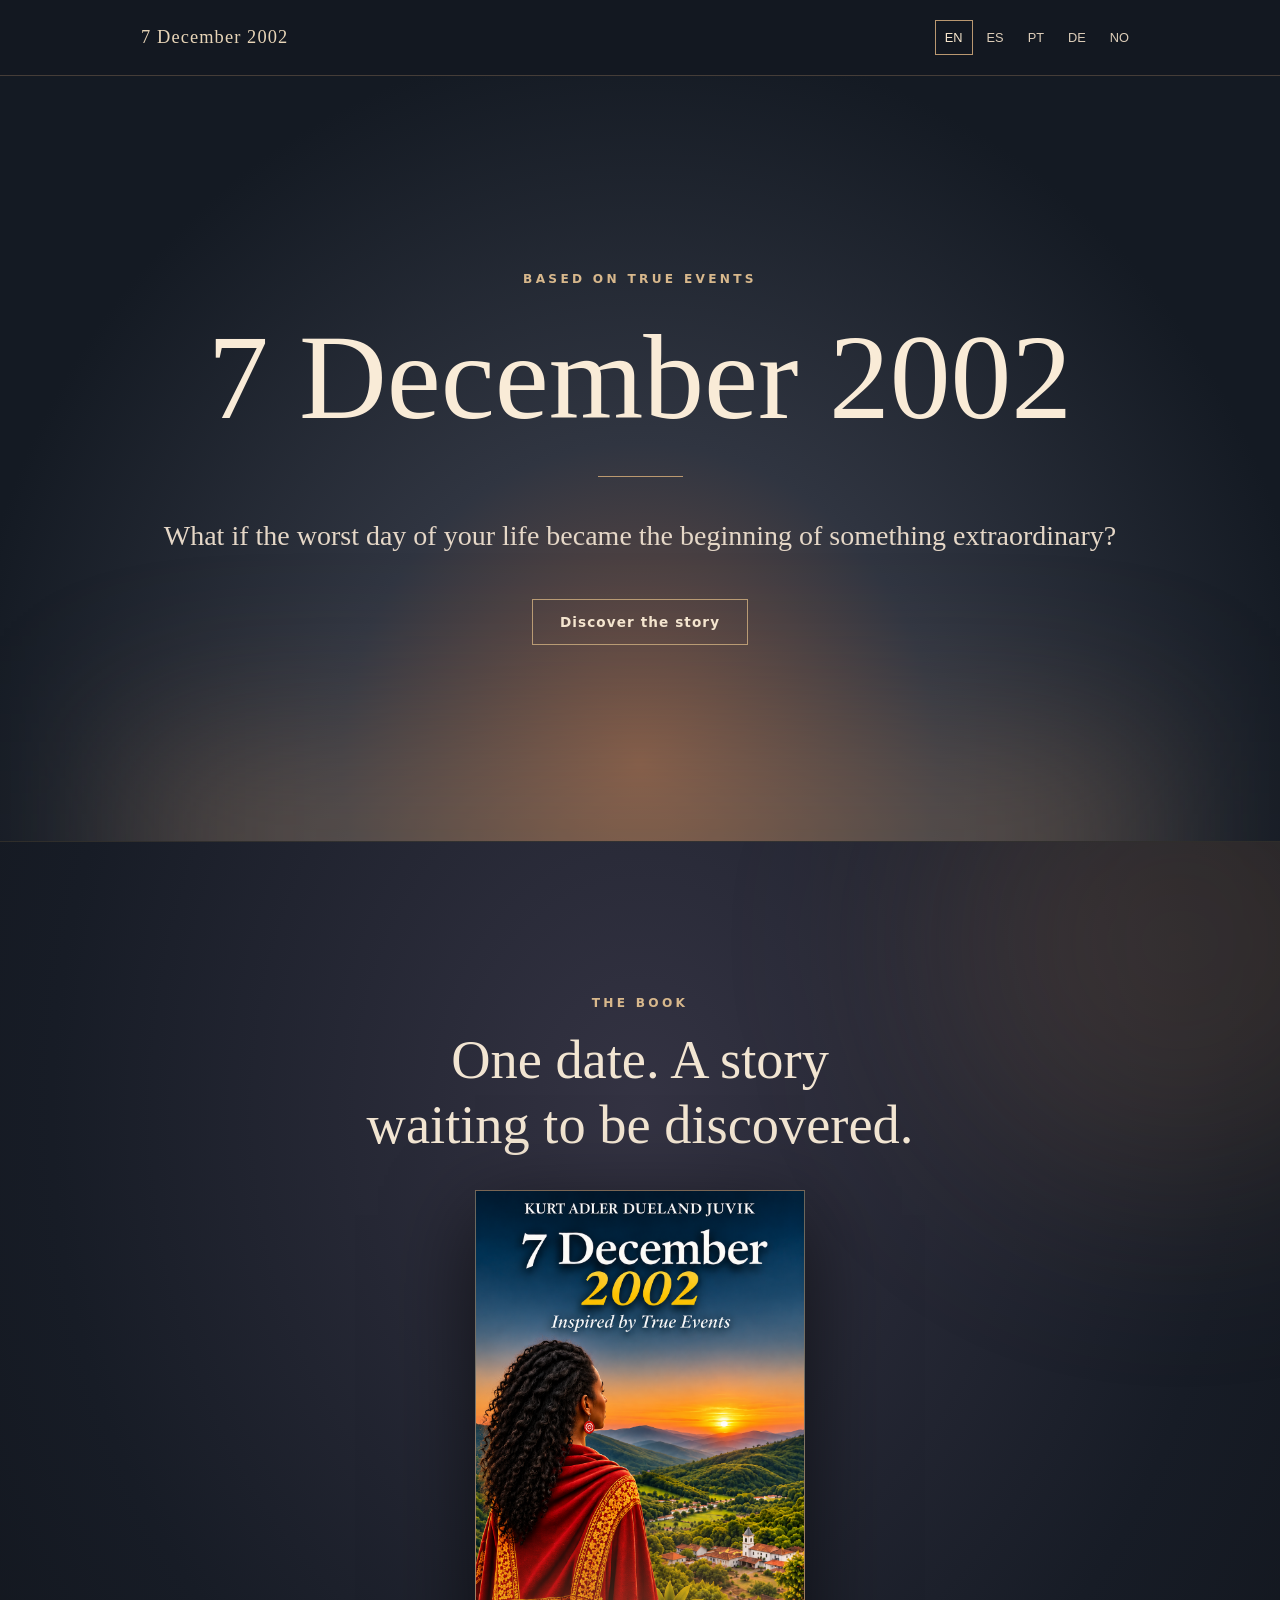
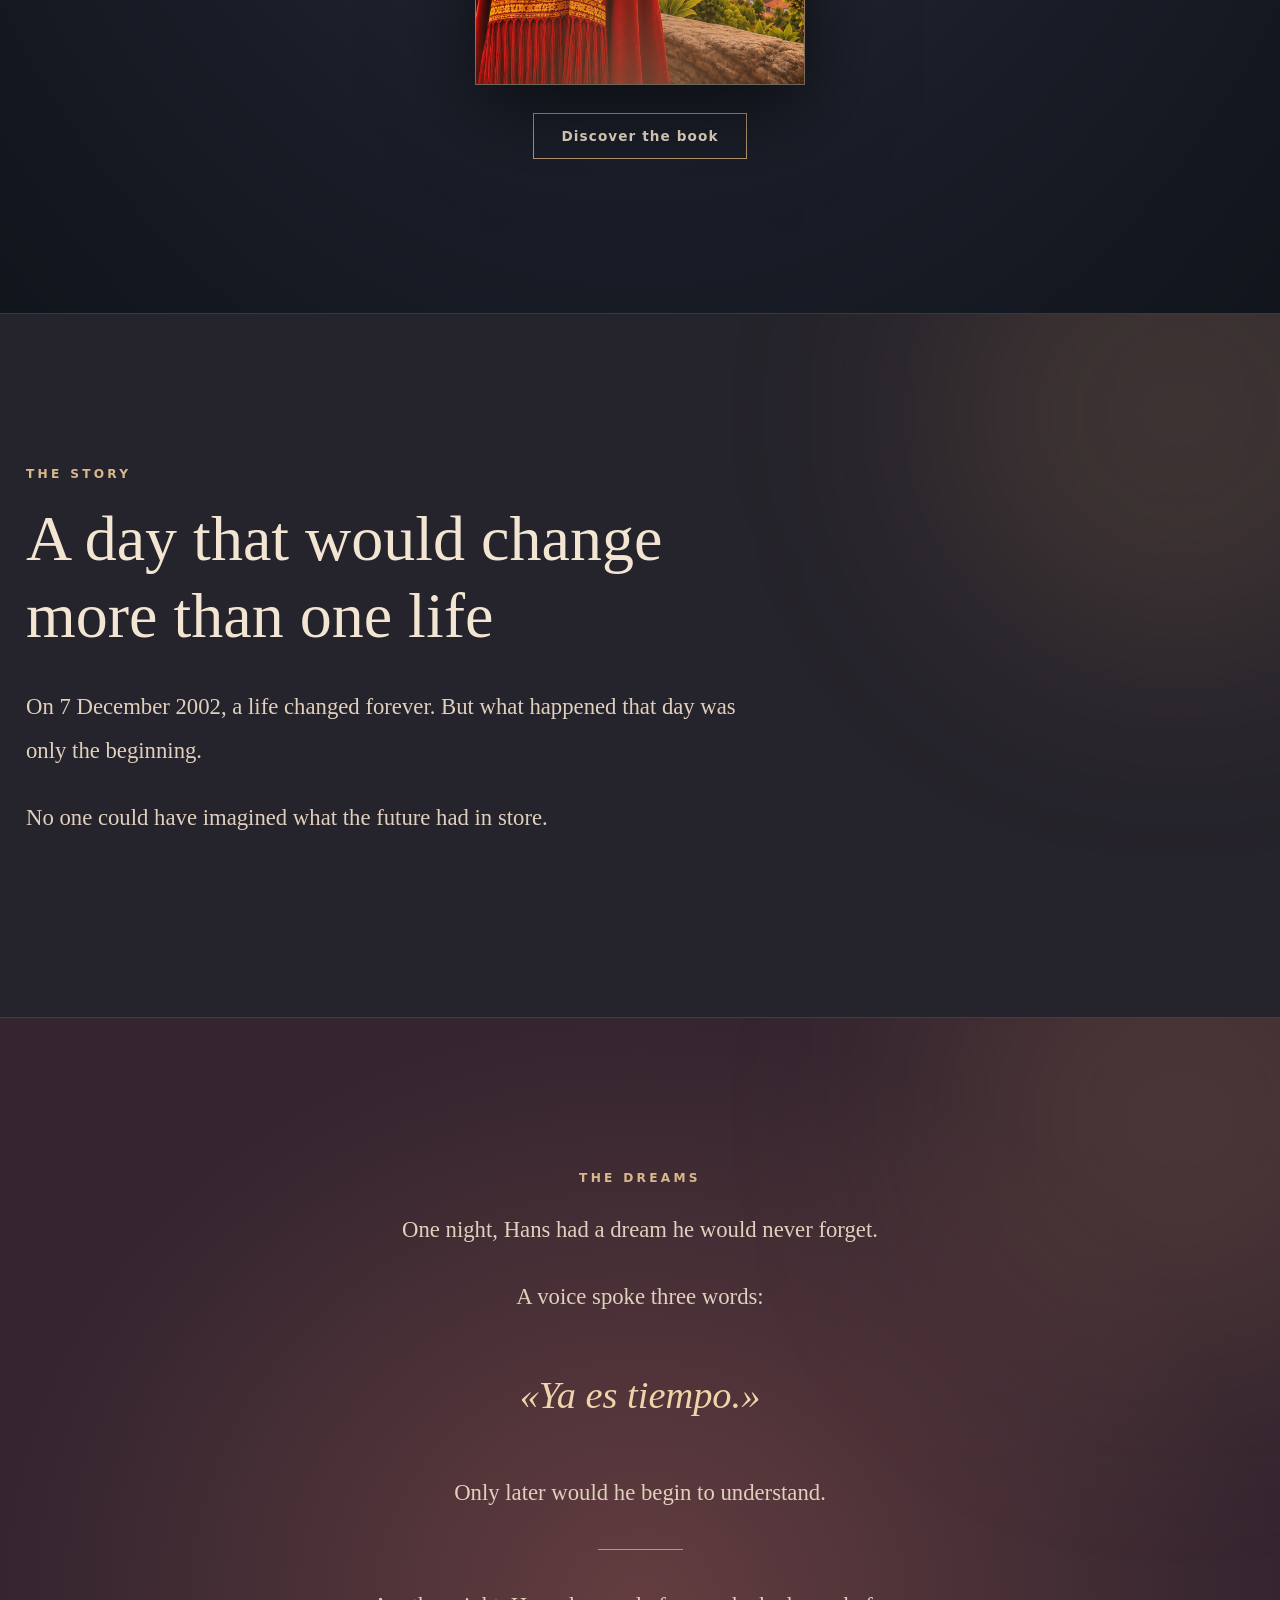
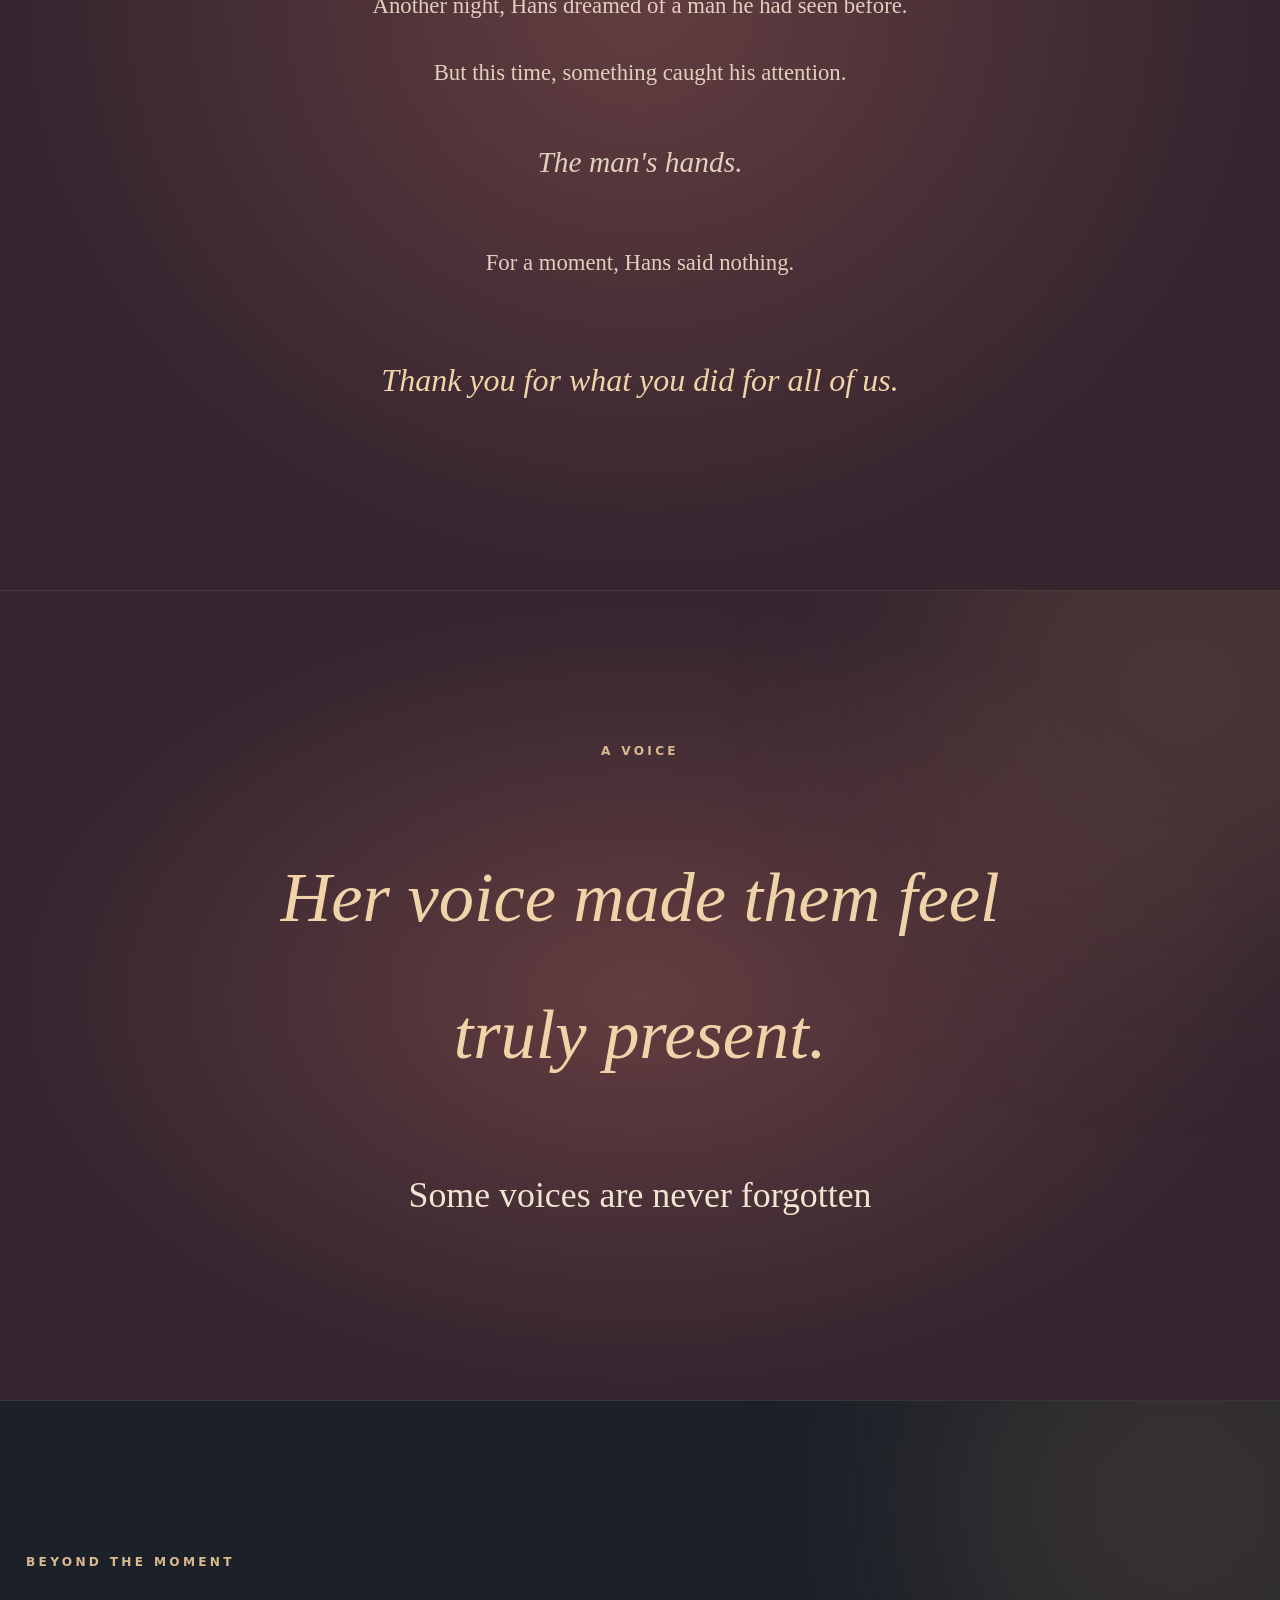
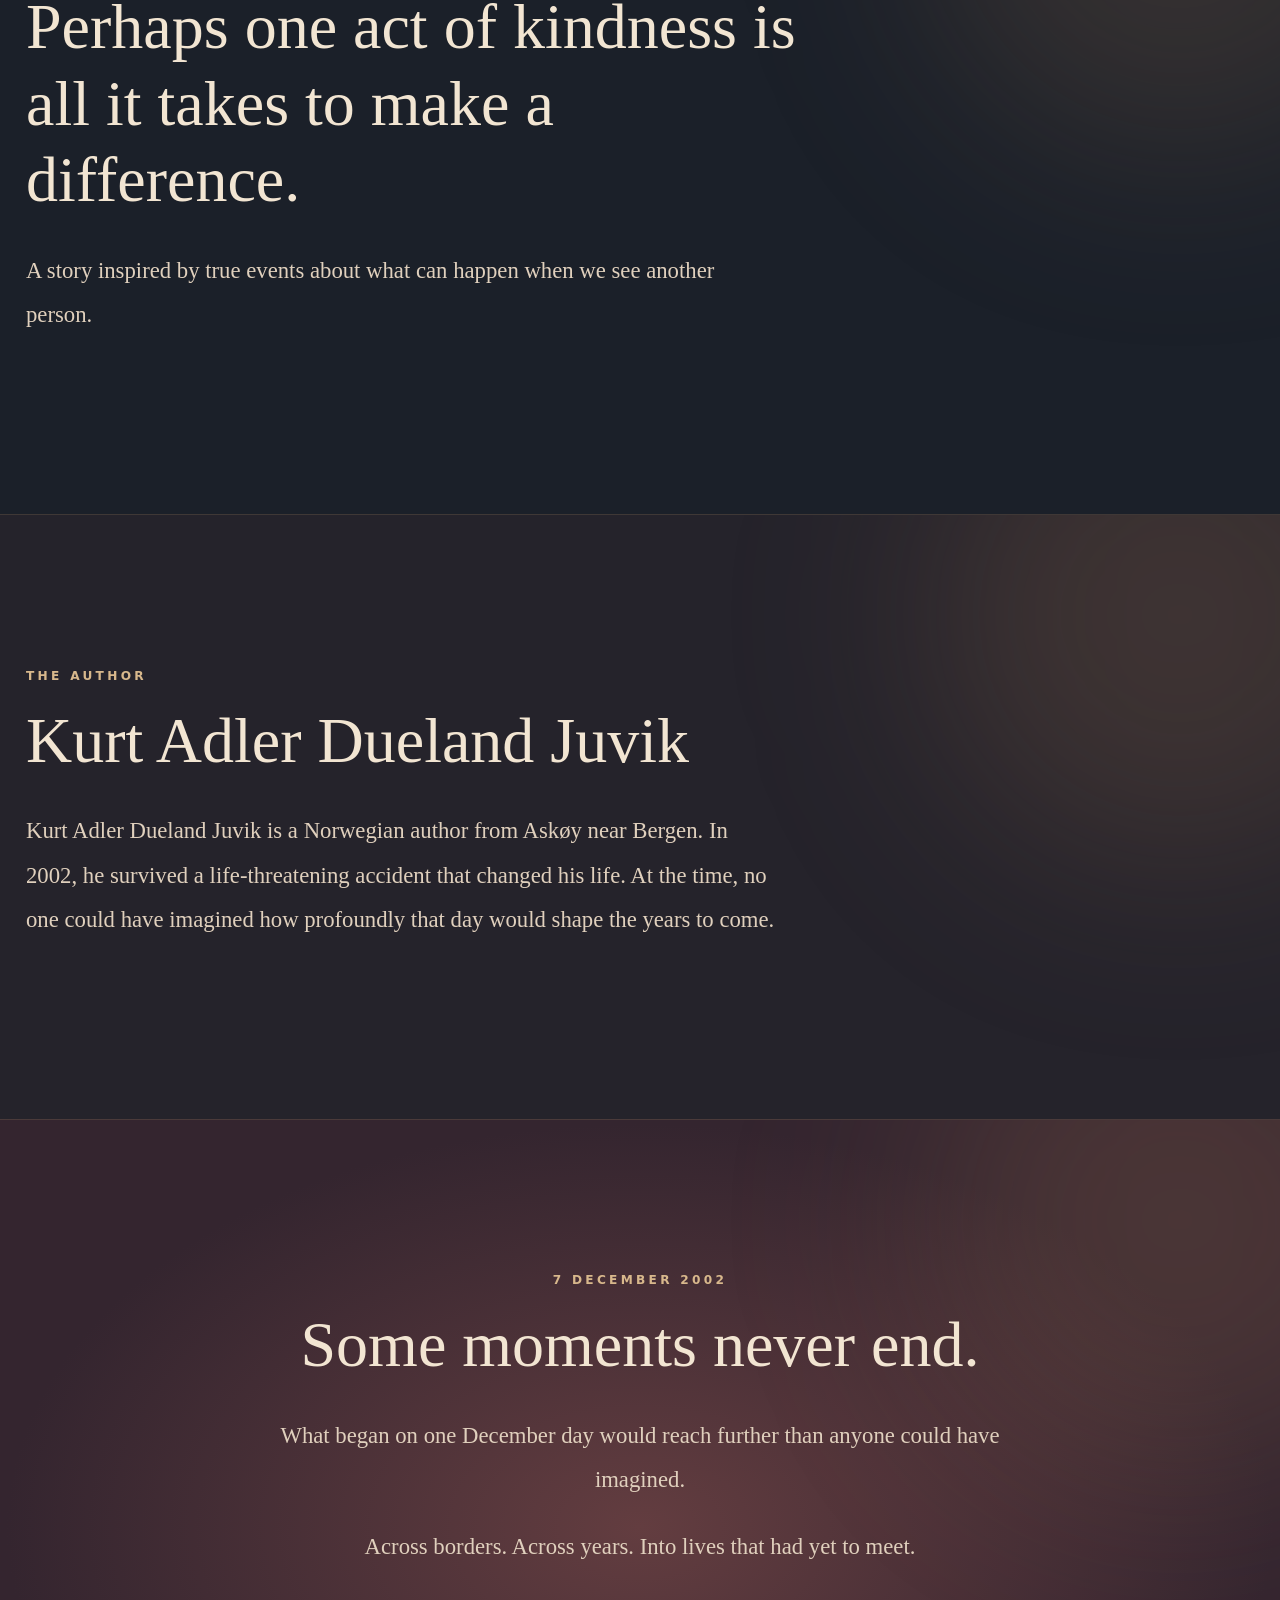
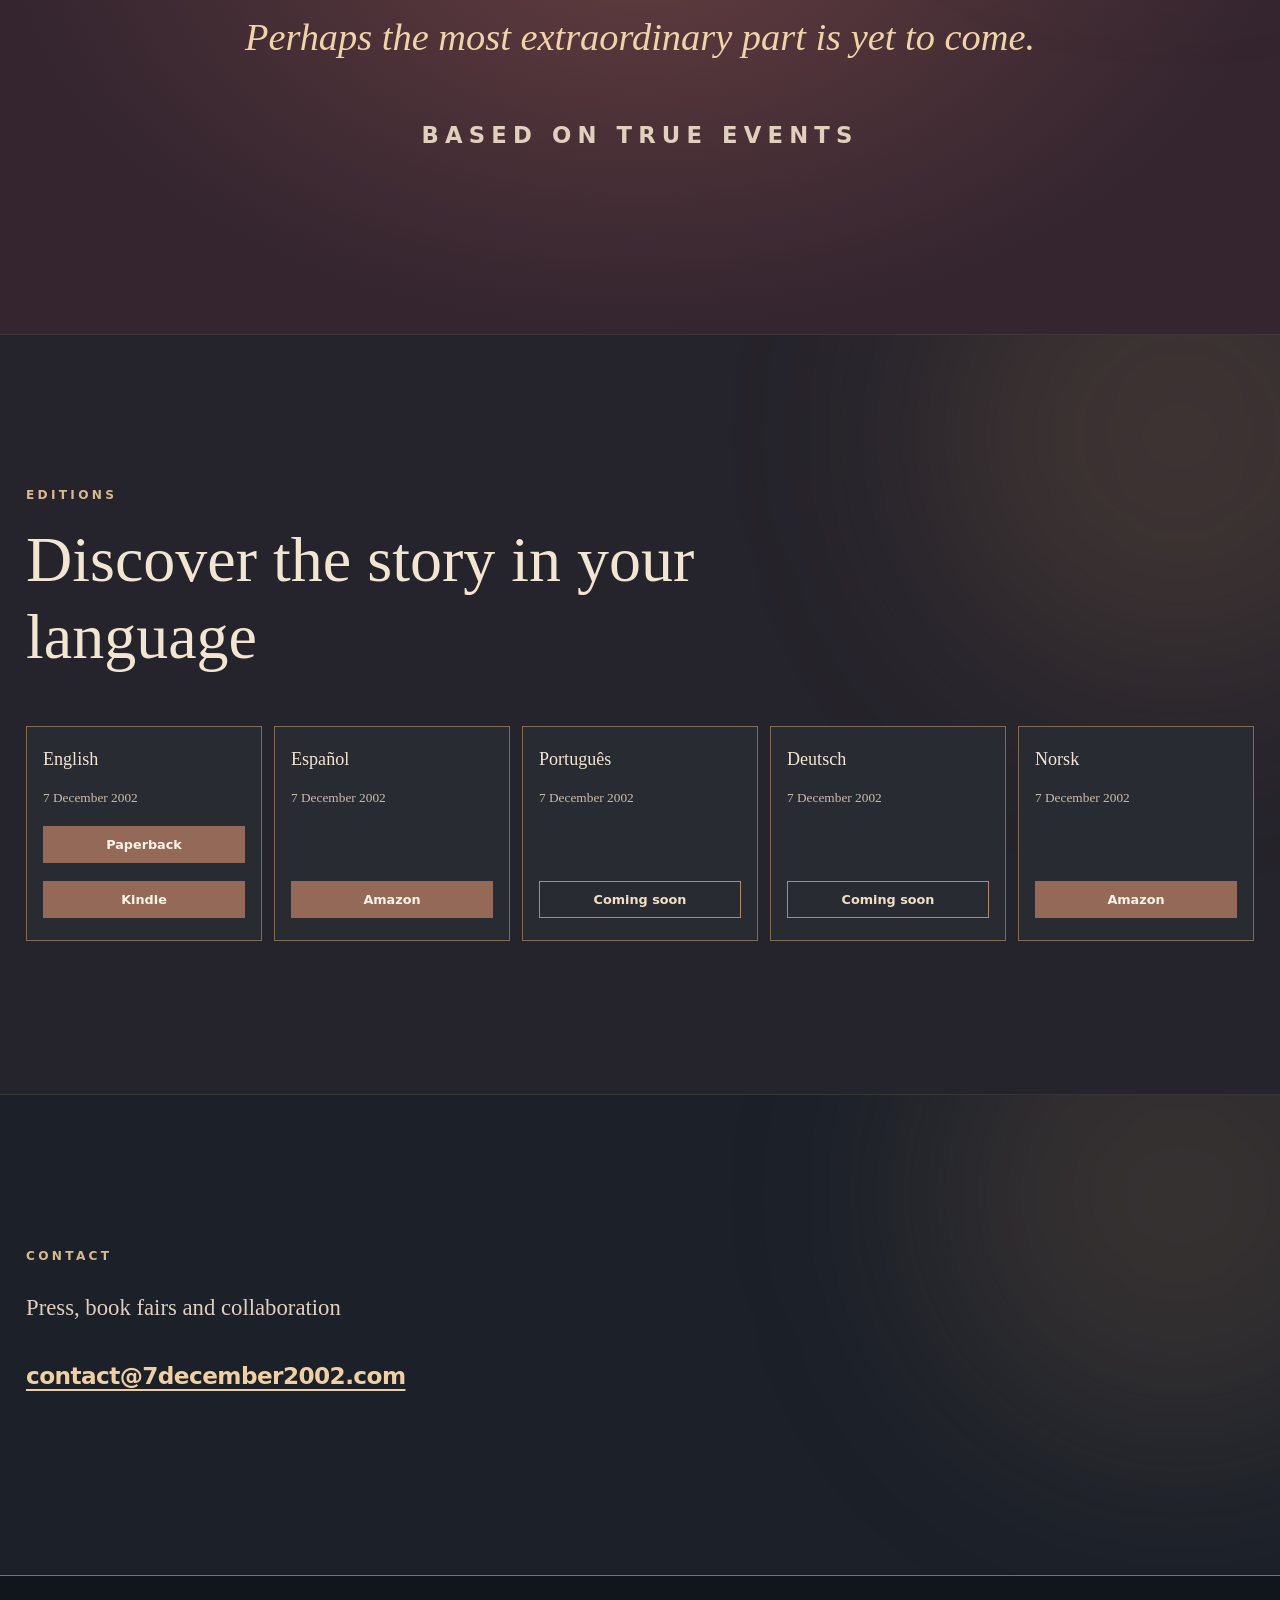
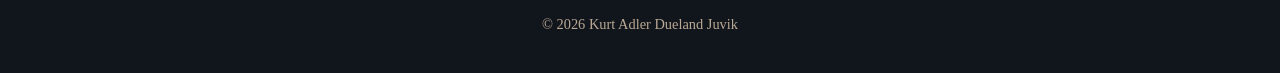
==== cinematic.html @ 7ceec663 "Make second dream more mysterious in five languages and refine typography" ====
<!doctype html><html lang="en" translate="no"><head><meta charset="utf-8"><meta name="google" content="notranslate"><meta name="viewport" content="width=device-width,initial-scale=1"><meta name="theme-color" content="#141922"><title>7 December 2002 | Kurt Adler Dueland Juvik</title><link rel="canonical" href="https://7december2002.com/"><style>*{box-sizing:border-box}html{scroll-behavior:smooth}body{margin:0;background:#141922;color:#f2e5d2;font-family:Georgia,'Times New Roman',serif}a{color:inherit}.wrap{max-width:1050px;margin:auto;padding:0 26px}header{position:sticky;top:0;z-index:5;background:#141922ed;border-bottom:1px solid #aa886655;backdrop-filter:blur(12px)}header .wrap{min-height:75px;display:flex;align-items:center;justify-content:space-between;gap:20px}.brand{font-size:1.15rem;letter-spacing:.06em;color:#e8d5b8}.languages{display:flex;gap:4px;flex-wrap:wrap}.languages button{background:transparent;color:#ddcdb9;border:1px solid transparent;padding:9px;cursor:pointer;font-size:.8rem}.languages button.active{border-color:#ba9871;color:#f7e6cd}.intro{min-height:85svh;display:flex;align-items:center;text-align:center;position:relative;overflow:hidden;background:radial-gradient(ellipse at 50% 90%,#795444 0%,#303541 33%,#141a23 75%)}.intro:after{content:'';position:absolute;bottom:-100px;left:10%;width:80%;height:200px;background:#b48a6355;filter:blur(85px)}.intro .wrap{position:relative;z-index:1}.ey{font:600 .76rem system-ui,sans-serif;letter-spacing:.27em;text-transform:uppercase;color:#d8b88c}.intro h1{font-weight:400;font-size:clamp(3.5rem,9vw,7.6rem);line-height:1.05;margin:28px 0;color:#f9ebd7}.rule{height:1px;width:85px;background:#bb9970;margin:34px auto}.intro p{font-size:clamp(1.25rem,2.2vw,1.75rem);line-height:1.8;color:#e5d7c7;margin:8px auto;max-width:730px}.intro .italic{font-style:italic;color:#f6e8d6}.action{display:inline-block;text-decoration:none;border:1px solid #b99b74;color:#f4e5cf;padding:14px 27px;margin-top:30px;font:600 .85rem system-ui,sans-serif;letter-spacing:.08em}.action:hover{background:#b99b7433}section.chapter{padding:clamp(95px,12vw,165px) 0;position:relative;overflow:hidden;border-top:1px solid #a48b6433}section.chapter:before{content:'';position:absolute;right:-150px;top:-150px;width:500px;height:500px;border-radius:50%;background:#a8795630;filter:blur(100px);pointer-events:none}.chapter:nth-of-type(2n){background:#1b2029}.chapter:nth-of-type(2n+1){background:#25232b}.chapter .wrap{position:relative;z-index:1}.chapter h2{font-size:clamp(2.2rem,5vw,4.5rem);font-weight:400;line-height:1.2;max-width:780px;margin:20px 0 30px}.chapter p{font-size:clamp(1.12rem,1.9vw,1.42rem);line-height:1.95;color:#e0d0bd;max-width:750px}.chapter .quote{font-size:clamp(1.7rem,3vw,2.6rem);font-style:italic;color:#f0d3a8;max-width:800px}.chapter.center{text-align:center;background:radial-gradient(ellipse,#633d40,#34252f 70%)}.center p,.center h2{margin-left:auto;margin-right:auto}.editions{display:grid;grid-template-columns:repeat(5,minmax(0,1fr));gap:12px;margin-top:50px}.edition{border:1px solid #816b54;background:#292b33;padding:22px 16px;display:flex;flex-direction:column;gap:18px;min-height:185px}.edition b{font-weight:400;font-size:1.13rem}.edition small{color:#cbbba8;line-height:1.5;flex:1}.edition a,.edition span{font:600 .8rem system-ui,sans-serif;text-decoration:none;border:1px solid #ae8a66;text-align:center;padding:10px 5px;color:#f2dfc4}.edition a{background:#946957;color:#fff4e7;border-color:#946957}.chapter.contact a{color:#f0cfa3;display:inline-block;font-family:system-ui,-apple-system,'Segoe UI',sans-serif;font-weight:700;letter-spacing:-.025em;overflow-wrap:anywhere;white-space:normal;font-size:clamp(.79rem,3.65vw,1.45rem);text-decoration-thickness:1.5px;text-underline-offset:5px;-webkit-text-size-adjust:100%;text-size-adjust:100%}footer{padding:40px 26px;text-align:center;color:#baa994;font-size:.9rem;background:#11151c;border-top:1px solid #876d52}@media(max-width:900px){.editions{grid-template-columns:repeat(3,1fr)}}@media(max-width:600px){header .wrap{flex-direction:column;align-items:flex-start;padding:14px 22px;gap:7px}.languages button{padding:7px}.editions{grid-template-columns:repeat(2,1fr)}.intro{min-height:75svh}.chapter{padding:80px 0}}@media(max-width:390px){.editions{grid-template-columns:1fr}}</style><style id="mobile-firefox-fix">
html,body{width:100%;max-width:100%;overflow-x:clip}
.intro,.intro .wrap,.chapter,.chapter .wrap{min-width:0;max-width:100%}
.intro h1{font-size:clamp(2.65rem,10vw,7.6rem);overflow-wrap:normal;word-break:normal}
.intro p{font-size:clamp(1.12rem,4.7vw,1.75rem);max-width:100%;overflow-wrap:break-word}
@media(max-width:650px){
header .wrap{min-width:0}
.brand{font-size:clamp(1rem,5.2vw,1.35rem);overflow-wrap:break-word}
.languages{max-width:100%}
.languages button{font-size:.85rem}
.intro{min-height:calc(100svh - 110px);padding:70px 0 85px}
.intro .wrap{width:100%;padding:0 22px}
.intro h1{font-size:clamp(2.65rem,10.2vw,4.3rem);line-height:1.13;letter-spacing:-.035em;margin:22px auto 20px;text-wrap:balance}
.intro .ey{font-size:.68rem;letter-spacing:.15em}
.intro .rule{margin:26px auto}
.intro p{font-size:clamp(1.13rem,4.8vw,1.42rem);line-height:1.6;margin:14px auto;max-width:34ch;text-wrap:pretty}
.intro .action{margin-top:25px}
.chapter h2{font-size:clamp(2rem,8vw,3rem);overflow-wrap:break-word}
.chapter p{font-size:1.1rem;overflow-wrap:break-word}
}
@media(max-width:360px){.intro h1{font-size:2.5rem}.intro p{font-size:1.05rem}.languages button{padding:6px}}

/* Compact, accessible mobile navigation */
@media(max-width:650px){
header .wrap{min-height:0;gap:5px;padding:10px 18px 9px}
.brand{font-size:clamp(.98rem,4.5vw,1.12rem);line-height:1.25}
.languages{display:flex;gap:3px;flex-wrap:nowrap;width:100%;justify-content:space-between}
.languages button{flex:1;min-width:0;min-height:44px;padding:8px 6px;font-size:.82rem;border-radius:4px}
.intro{min-height:calc(100svh - 96px)}
}
.languages button:focus-visible,.action:focus-visible,.edition a:focus-visible,.chapter.contact a:focus-visible{outline:2px solid #f0d3a8;outline-offset:3px}
@media(max-width:650px){section.chapter{padding:76px 0}.wrap{padding-left:20px;padding-right:20px}.chapter p{line-height:1.75}.chapter .quote{line-height:1.45}.editions{gap:10px;margin-top:30px}.edition{min-height:0;padding:18px 14px;gap:14px}.edition a,.edition span{min-height:44px;display:flex;align-items:center;justify-content:center}.chapter.contact a{max-width:100%}}@media(max-width:360px){.wrap{padding-left:16px;padding-right:16px}.chapter h2{font-size:1.9rem}}@media(prefers-reduced-motion:reduce){html{scroll-behavior:auto}} </style><style id="mystery-reveal">
.mystery-question{font-size:clamp(1.5rem,3vw,2.35rem);font-style:italic;color:#f0d3a8;margin:26px auto 12px;max-width:28ch}
.reveal{background:radial-gradient(ellipse at 50% 25%,#343343 0%,#171c26 65%,#11151c 100%)!important;text-align:center}
.reveal .wrap{display:flex;flex-direction:column;align-items:center}
.reveal-poster{width:min(330px,80vw);aspect-ratio:2/3;display:flex;flex-direction:column;align-items:center;justify-content:flex-start;gap:18px;padding:30px 18px;background:linear-gradient(180deg,#102b3e 0%,#294358 42%,#976e54 76%,#322b30 100%);border:1px solid #b99b7488;box-shadow:0 25px 80px #0009;position:relative;overflow:hidden}
.reveal-poster:after{content:'';position:absolute;bottom:-18%;left:-25%;width:150%;height:55%;background:radial-gradient(ellipse at 50% 80%,#a57554aa,transparent 68%);pointer-events:none}
.reveal-poster .poster-author{font:600 clamp(.55rem,1.5vw,.78rem) Georgia,serif;letter-spacing:.13em;color:#f8ead6;z-index:1}
.reveal-poster .poster-title{font:400 clamp(2rem,6vw,3.3rem) Georgia,serif;line-height:1.05;color:#f8ead6;z-index:1}
.reveal-poster .poster-year{font:400 clamp(3rem,8vw,4.6rem) Georgia,serif;color:#f4c46d;z-index:1}
.reveal-poster{padding:0;display:block;aspect-ratio:2/3}.reveal-poster img{width:100%;height:100%;object-fit:cover;display:block}.poster-fallback:not([hidden]){display:flex;flex-direction:column;align-items:center;gap:18px;padding:30px 18px}.reveal .action{margin-top:28px}.reveal h2{font-size:clamp(1.85rem,6.4vw,3.4rem);max-width:700px;margin:18px auto 32px;text-wrap:balance}@media(max-width:650px){.reveal{padding:76px 0!important}.reveal h2{font-size:clamp(1.8rem,7vw,2.4rem);line-height:1.22}}
@media(prefers-reduced-motion:no-preference){.reveal-poster{animation:poster-appear 1s ease both}@keyframes poster-appear{from{opacity:.5;transform:translateY(16px)}to{opacity:1;transform:translateY(0)}}}
 .closing .quote{margin-top:30px}.closing .ey:last-child{margin-top:36px} </style><style>.dreams #dreamsSix{font-style:italic;font-size:clamp(1.4rem,2.3vw,1.9rem);margin-top:1.3em}.dreams #dreamsPause{margin-top:2.2em}.dreams #dreamsSeven{font-size:clamp(1.45rem,2.5vw,2.1rem);margin-top:2.2em;line-height:1.5}</style><style>.chapter .voice-quote-first{font-size:clamp(2.3rem,5.5vw,4.4rem);font-style:italic;color:#f0d3a8}.chapter .voice-title-last{font-size:clamp(1.45rem,2.8vw,2.35rem);font-style:normal;color:#f2e5d2}</style></head><body><header><div class="wrap"><div class="brand" id="brand">7 December 2002</div><nav class="languages" aria-label="Language"><button data-l="en">EN</button><button data-l="es">ES</button><button data-l="pt">PT</button><button data-l="de">DE</button><button data-l="no">NO</button></nav></div></header><main><section class="intro"><div class="wrap"><div class="ey" id="ey">Based on true events</div><h1 id="date">7 December 2002</h1><div class="rule"></div><p id="opening">What if the worst day of your life became the beginning of something extraordinary?</p><a href="#reveal" class="action" id="discover">Discover the story</a></div></section><section class="chapter reveal" id="reveal"><div class="wrap"><div class="ey" id="revealLabel">The book</div><h2 id="revealTitle">One date. A story waiting to be discovered.</h2><div class="reveal-poster"><img src="/cover-web.jpg" alt="7 December 2002 book cover with Jenny overlooking a Colombian valley" loading="lazy" onerror="this.hidden=true;this.nextElementSibling.hidden=false"><div class="poster-fallback" hidden><div class="poster-author">KURT ADLER DUELAND JUVIK</div><div class="poster-title">7 December</div><div class="poster-year">2002</div></div></div><a class="action" href="#editions" id="revealAction">Discover the book</a></div></section><section class="chapter" id="story"><div class="wrap"><div class="ey" id="storyLabel">The story</div><h2 id="storyTitle">A day that would change more than one life</h2><p id="storyText">On 7 December 2002, a life changed forever. But what happened that day was only the beginning.</p><p id="storyMystery">No one could have imagined what the future had in store.</p></div></section><section class="chapter center dreams" id="dreams"><div class="wrap"><div class="ey" id="dreamsLabel">The dreams</div><p id="dreamsOne">One night, Hans had a dream he would never forget.</p><p id="dreamsTwo">A voice spoke three words:</p><p class="quote" lang="es">«Ya es tiempo.»</p><p id="dreamsThree">Only later would he begin to understand.</p><div class="rule"></div><p id="dreamsFour">Another night, Hans dreamed of a man he had seen before.</p><p id="dreamsFive">But this time, something caught his attention.</p><p id="dreamsSix">The man's hands.</p><p id="dreamsPause">For a moment, Hans said nothing.</p><p class="quote" id="dreamsSeven">Thank you for what you did for all of us.</p></div></section><section class="chapter center"><div class="wrap"><div class="ey" id="voiceLabel">A voice</div><p class="quote voice-quote-first" id="voiceQuote">Her voice made them feel truly present.</p><h2 class="voice-title-last" id="voiceTitle">Some voices are never forgotten</h2></div></section><section class="chapter"><div class="wrap"><div class="ey" id="meaningLabel">Beyond the moment</div><h2 id="meaningTitle">Perhaps one act of kindness is all it takes to make a difference.</h2><p id="meaningText">A story inspired by true events about what can happen when we see another person.</p></div></section><section class="chapter"><div class="wrap"><div class="ey" id="authorLabel">The author</div><h2>Kurt Adler Dueland Juvik</h2><p id="authorText">Kurt Adler Dueland Juvik is a Norwegian author from Askøy near Bergen. In 2002, he survived a life-threatening accident that changed his life. At the time, no one could have imagined how profoundly that day would shape the years to come.</p></div></section><section class="chapter center closing" id="closing"><div class="wrap"><div class="ey">7 DECEMBER 2002</div><h2 id="closingTitle"></h2><p id="closingOne"></p><p id="closingTwo"></p><p class="quote" id="closingFinal"></p><p class="ey" id="closingTrue"></p></div></section><section class="chapter" id="editions"><div class="wrap"><div class="ey" id="edLabel">Editions</div><h2 id="edTitle">Discover the story in your language.</h2><div class="editions"><div class="edition"><b>English</b><small>7 December 2002</small><a href="https://www.amazon.com/dp/B0HFGLJTKH" target="_blank" rel="noopener">Paperback</a><a href="https://www.amazon.com/dp/B0GDHTZF4P" target="_blank" rel="noopener">Kindle</a></div><div class="edition"><b>Español</b><small>7 December 2002</small><a href="https://www.amazon.com/dp/B0HFTT1THT" target="_blank" rel="noopener">Amazon</a></div><div class="edition"><b>Português</b><small>7 December 2002</small><span>Em breve</span></div><div class="edition"><b>Deutsch</b><small>7 December 2002</small><span>Demnächst</span></div><div class="edition"><b>Norsk</b><small>7 December 2002</small><a href="https://www.amazon.com/dp/B0HGYQ862X" target="_blank" rel="noopener">Amazon</a></div></div></div></section><section class="chapter contact"><div class="wrap"><div class="ey" id="contactLabel">Contact</div><p id="contactText">Press, book fairs and collaboration</p><p><a href="mailto:contact@7december2002.com">contact@7december2002.com</a></p></div></section></main><footer>© 2026 Kurt Adler Dueland Juvik</footer><script>const dreamTranslations={"en":["The dreams","One night, Hans had a dream he would never forget.","A voice spoke three words:","Only later would he begin to understand.","Another night, Hans dreamed of a man he had seen before.","But this time, something caught his attention.","The man's hands.","For a moment, Hans said nothing.","Thank you for what you did for all of us."],"no":["Drømmene","En natt hadde Hans en drøm han aldri skulle glemme.","En stemme sa tre ord:","Først senere skulle han begynne å forstå.","En annen natt drømte Hans om en mann han hadde sett før.","Men denne gangen var det noe som fanget oppmerksomheten hans.","Mannens hender.","Et øyeblikk sa Hans ingenting.","Takk for det du gjorde for oss alle."],"es":["Los sueños","Una noche, Hans tuvo un sueño que jamás olvidaría.","Una voz pronunció tres palabras:","Solo más tarde empezaría a comprender.","Otra noche, Hans soñó con un hombre al que había visto antes.","Pero esta vez, algo llamó su atención.","Las manos del hombre.","Por un momento, Hans no dijo nada.","Gracias por lo que hiciste por todos nosotros."],"pt":["Os sonhos","Certa noite, Hans teve um sonho que nunca esqueceria.","Uma voz disse três palavras:","Só mais tarde começaria a compreender.","Noutra noite, Hans sonhou com um homem que já tinha visto.","Mas desta vez, algo lhe chamou a atenção.","As mãos do homem.","Por um momento, Hans não disse nada.","Obrigado por tudo o que fizeste por todos nós."],"de":["Die Träume","Eines Nachts hatte Hans einen Traum, den er nie vergessen würde.","Eine Stimme sagte drei Worte:","Erst später sollte er allmählich verstehen.","In einer anderen Nacht träumte Hans von einem Mann, den er schon einmal gesehen hatte.","Doch diesmal fiel ihm etwas auf.","Die Hände des Mannes.","Einen Augenblick lang sagte Hans nichts.","Danke für das, was du für uns alle getan hast."]};const closingTranslations={"en":["Some moments never end.","What began on one December day would reach further than anyone could have imagined.","Across borders. Across years. Into lives that had yet to meet.","Perhaps the most extraordinary part is yet to come.","Based on true events"],"no":["Noen øyeblikk tar aldri slutt.","Det som startet en desemberdag, skulle få større betydning enn noen kunne forestille seg.","På tvers av landegrenser. Gjennom mange år. Inn i livene til mennesker som ennå ikke hadde møtt hverandre.","Kanskje er det mest bemerkelsesverdige fortsatt i vente.","Basert på virkelige hendelser"],"es":["Hay momentos que nunca terminan.","Lo que comenzó un día de diciembre llegaría mucho más lejos de lo que nadie hubiera imaginado.","A través de fronteras. A través de los años. Hasta las vidas de personas que aún no se habían conocido.","Quizá lo más extraordinario esté aún por llegar.","Basado en hechos reales"],"pt":["Há momentos que nunca acabam.","O que começou num dia de dezembro teria um alcance muito maior do que alguém poderia imaginar.","Através de fronteiras. Ao longo dos anos. Até à vida de pessoas que ainda não se tinham conhecido.","Talvez o mais extraordinário ainda esteja por vir.","Baseado em acontecimentos reais"],"de":["Manche Augenblicke enden nie.","Was an einem Dezembertag begann, sollte weit größere Kreise ziehen, als irgendjemand hätte ahnen können.","Über Grenzen hinweg. Über viele Jahre. Hinein in das Leben von Menschen, die einander noch nicht begegnet waren.","Vielleicht steht das Außergewöhnlichste noch bevor.","Nach wahren Begebenheiten"]};const revealTranslations={"en":["What happened on this day?","The book","One date. A story waiting to be discovered.","Discover the book"],"no":["Hva skjedde denne dagen?","Boken","Én dato. En historie som venter på å bli oppdaget.","Oppdag boken"],"es":["¿Qué ocurrió aquel día?","El libro","Una fecha. Una historia por descubrir.","Descubre el libro"],"pt":["O que aconteceu naquele dia?","O livro","Uma data. Uma história por descobrir.","Descubra o livro"],"de":["Was geschah an diesem Tag?","Das Buch","Ein Datum. Eine Geschichte, die entdeckt werden will.","Entdecke das Buch"]};const translations={en:['Based on true events','7 December 2002','What if the worst day of your life became the beginning of something extraordinary?','Some dates fade from memory. Others remain with us forever.','Discover the story','The story','A day that would change more than one life','On 7 December 2002, a life changed forever. But what happened that day was only the beginning.','No one could have imagined what the future had in store.','A voice','Some voices are never forgotten','Her voice made them feel truly present.','Beyond the moment','Perhaps one act of kindness is all it takes to make a difference.','A story inspired by true events about what can happen when we see another person.','The author','Kurt Adler Dueland Juvik is a Norwegian author from Askøy near Bergen. In 2002, he survived a life-threatening accident that changed his life. At the time, no one could have imagined how profoundly that day would shape the years to come.','Editions','Discover the story in your language','Contact','Some stories deserve to be shared.','Press, book fairs and collaboration'],no:['Basert på virkelige hendelser','7. desember 2002','Hva om den verste dagen i livet ditt ble begynnelsen på noe ekstraordinært?','Noen datoer viskes ut av minnet. Andre blir hos oss for alltid.','Oppdag historien','Historien','En dag som skulle forandre mer enn ett liv','Den 7. desember 2002 ble et liv forandret for alltid. Men det som skjedde den dagen, var bare begynnelsen.','Ingen kunne forestille seg hva fremtiden hadde å by på.','En stemme','Noen stemmer blir aldri glemt','Stemmen hennes fikk dem til å føle seg til stede.','Etter øyeblikket','En handling av omtanke er kanskje det som skal til for å gjøre en forskjell.','En historie basert på virkelige hendelser om hva som kan skje når vi ser et annet menneske.','Forfatteren','Kurt Adler Dueland Juvik er en norsk forfatter fra Askøy utenfor Bergen. I 2002 overlevde han en livstruende ulykke som forandret livet hans. Ingen kunne den gangen ane hvor stor betydning denne dagen skulle få for årene som fulgte.','Utgaver','En historie som begynte med én dato','Kontakt','Noen historier fortjener å bli fortalt.','Presse, bokmesser og samarbeid'],es:['Basado en hechos reales','7 de diciembre de 2002','¿Y si el peor día de tu vida fuera el comienzo de algo extraordinario?','Algunas fechas se desvanecen de la memoria. Otras permanecen con nosotros para siempre.','Descubre la historia','La historia','Un día que cambiaría más de una vida','El 7 de diciembre de 2002, una vida cambió para siempre. Pero lo que ocurrió aquel día fue solo el comienzo.','Nadie podía imaginar lo que depararía el futuro.','Una voz','Hay voces que nunca se olvidan','Su voz les hacía sentir que estaban plenamente presentes.','Más allá del momento','Quizá un acto de bondad sea todo lo que hace falta para marcar la diferencia.','Una historia basada en hechos reales sobre lo que puede suceder cuando vemos a otra persona.','El autor','Kurt Adler Dueland Juvik es un escritor noruego de Askøy, cerca de Bergen. En 2002 sobrevivió a un accidente que puso en peligro su vida y la cambió para siempre. En aquel momento, nadie podía imaginar hasta qué punto aquel día marcaría los años venideros.','Ediciones','Descubre la historia en tu idioma','Contacto','Hay historias que merecen ser compartidas.','Prensa, ferias del libro y colaboración'],pt:['Baseado em acontecimentos reais','7 de dezembro de 2002','E se o pior dia da sua vida fosse o começo de algo extraordinário?','Algumas datas desaparecem da memória. Outras ficam connosco para sempre.','Descubra a história','A história','Um dia que mudaria mais do que uma vida','No dia 7 de dezembro de 2002, uma vida mudou para sempre. Mas o que aconteceu nesse dia foi apenas o começo.','Ninguém podia imaginar o que o futuro reservava.','Uma voz','Há vozes que nunca são esquecidas','A voz dela fazia-os sentir plenamente presentes.','Além do momento','Talvez um gesto de bondade seja tudo o que é preciso para fazer a diferença.','Uma história baseada em acontecimentos reais sobre o que pode acontecer quando vemos outra pessoa.','O autor','Kurt Adler Dueland Juvik é um escritor norueguês de Askøy, perto de Bergen. Em 2002, sobreviveu a um acidente que pôs a sua vida em risco e a mudou para sempre. Na altura, ninguém podia imaginar até que ponto aquele dia marcaria os anos seguintes.','Edições','Descubra a história na sua língua','Contacto','Algumas histórias merecem ser partilhadas.','Imprensa, feiras do livro e colaboração'],de:['Nach wahren Begebenheiten','7. Dezember 2002','Was, wenn der schlimmste Tag deines Lebens der Anfang von etwas Außergewöhnlichem wäre?','Manche Daten verblassen in der Erinnerung. Andere bleiben für immer.','Entdecke die Geschichte','Die Geschichte','Ein Tag, der mehr als ein Leben verändern sollte','Am 7. Dezember 2002 veränderte sich ein Leben für immer. Doch was an diesem Tag geschah, war erst der Anfang.','Niemand konnte sich vorstellen, was die Zukunft bringen würde.','Eine Stimme','Manche Stimmen werden nie vergessen','Ihre Stimme gab ihnen das Gefühl, ganz im Augenblick zu sein.','Über den Augenblick hinaus','Vielleicht braucht es nur eine Geste der Mitmenschlichkeit, um etwas zu bewirken.','Eine Geschichte nach wahren Begebenheiten darüber, was geschehen kann, wenn wir einen anderen Menschen sehen.','Der Autor','Kurt Adler Dueland Juvik ist ein norwegischer Autor von Askøy bei Bergen. Im Jahr 2002 überlebte er einen lebensbedrohlichen Unfall, der sein Leben veränderte. Damals konnte niemand ahnen, wie sehr dieser Tag die kommenden Jahre prägen würde.','Ausgaben','Entdecke die Geschichte in deiner Sprache','Kontakt','Manche Geschichten verdienen es, erzählt zu werden.','Presse, Buchmessen und Zusammenarbeit']};const ids=['ey','date','opening','turn','discover','storyLabel','storyTitle','storyText','storyMystery','voiceLabel','voiceTitle','voiceQuote','meaningLabel','meaningTitle','meaningText','authorLabel','authorText','edLabel','edTitle','contactLabel','contactTitle','contactText'];function choose(l){l=translations[l]?l:'en';['dreamsLabel','dreamsOne','dreamsTwo','dreamsThree','dreamsFour','dreamsFive','dreamsSix','dreamsPause','dreamsSeven'].forEach((id,i)=>document.getElementById(id).textContent=dreamTranslations[l][i]);translations[l].forEach((t,i)=>(document.getElementById(ids[i])||{}).textContent=t);['revealLabel','revealTitle','revealAction'].forEach((id,i)=>document.getElementById(id).textContent=revealTranslations[l][i+1]);['closingTitle','closingOne','closingTwo','closingFinal','closingTrue'].forEach((id,i)=>document.getElementById(id).textContent=closingTranslations[l][i]);document.getElementById('date').textContent=translations[l][1];document.getElementById('brand').textContent=translations[l][1];const editionTitles={en:['7 December 2002','7 December 2002','7 December 2002','7 December 2002','7 December 2002'],no:['7 December 2002','7 December 2002','7 December 2002','7 December 2002','7. desember 2002'],es:['7 December 2002','7 de diciembre de 2002','7 December 2002','7 December 2002','7 December 2002'],pt:['7 December 2002','7 December 2002','7 de dezembro de 2002','7 December 2002','7 December 2002'],de:['7 December 2002','7 December 2002','7 December 2002','7. Dezember 2002','7 December 2002']};document.querySelectorAll('.edition small').forEach((el,i)=>{el.textContent=editionTitles[l][i]});const editionLabels={en:['Paperback','Kindle','Amazon','Coming soon','Coming soon','Amazon'],no:['Pocketbok','Kindle','Amazon','Kommer snart','Kommer snart','Amazon'],es:['Tapa blanda','Kindle','Amazon','Próximamente','Próximamente','Amazon'],pt:['Livro impresso','Kindle','Amazon','Em breve','Em breve','Amazon'],de:['Taschenbuch','Kindle','Amazon','Demnächst','Demnächst','Amazon']};document.querySelectorAll('.edition a,.edition span').forEach((el,i)=>{el.textContent=editionLabels[l][i]});document.documentElement.lang=l==='no'?'nb':l;document.title=translations[l][1]+' | Kurt Adler Dueland Juvik';document.querySelectorAll('[data-l]').forEach(b=>{const active=b.dataset.l===l;b.classList.toggle('active',active);b.setAttribute('aria-pressed',String(active))});history.replaceState(null,'',location.pathname+'?lang='+l+location.hash)}document.querySelectorAll('[data-l]').forEach(b=>b.addEventListener('click',()=>choose(b.dataset.l)));choose(new URLSearchParams(location.search).get('lang')||'en');</script></body></html>
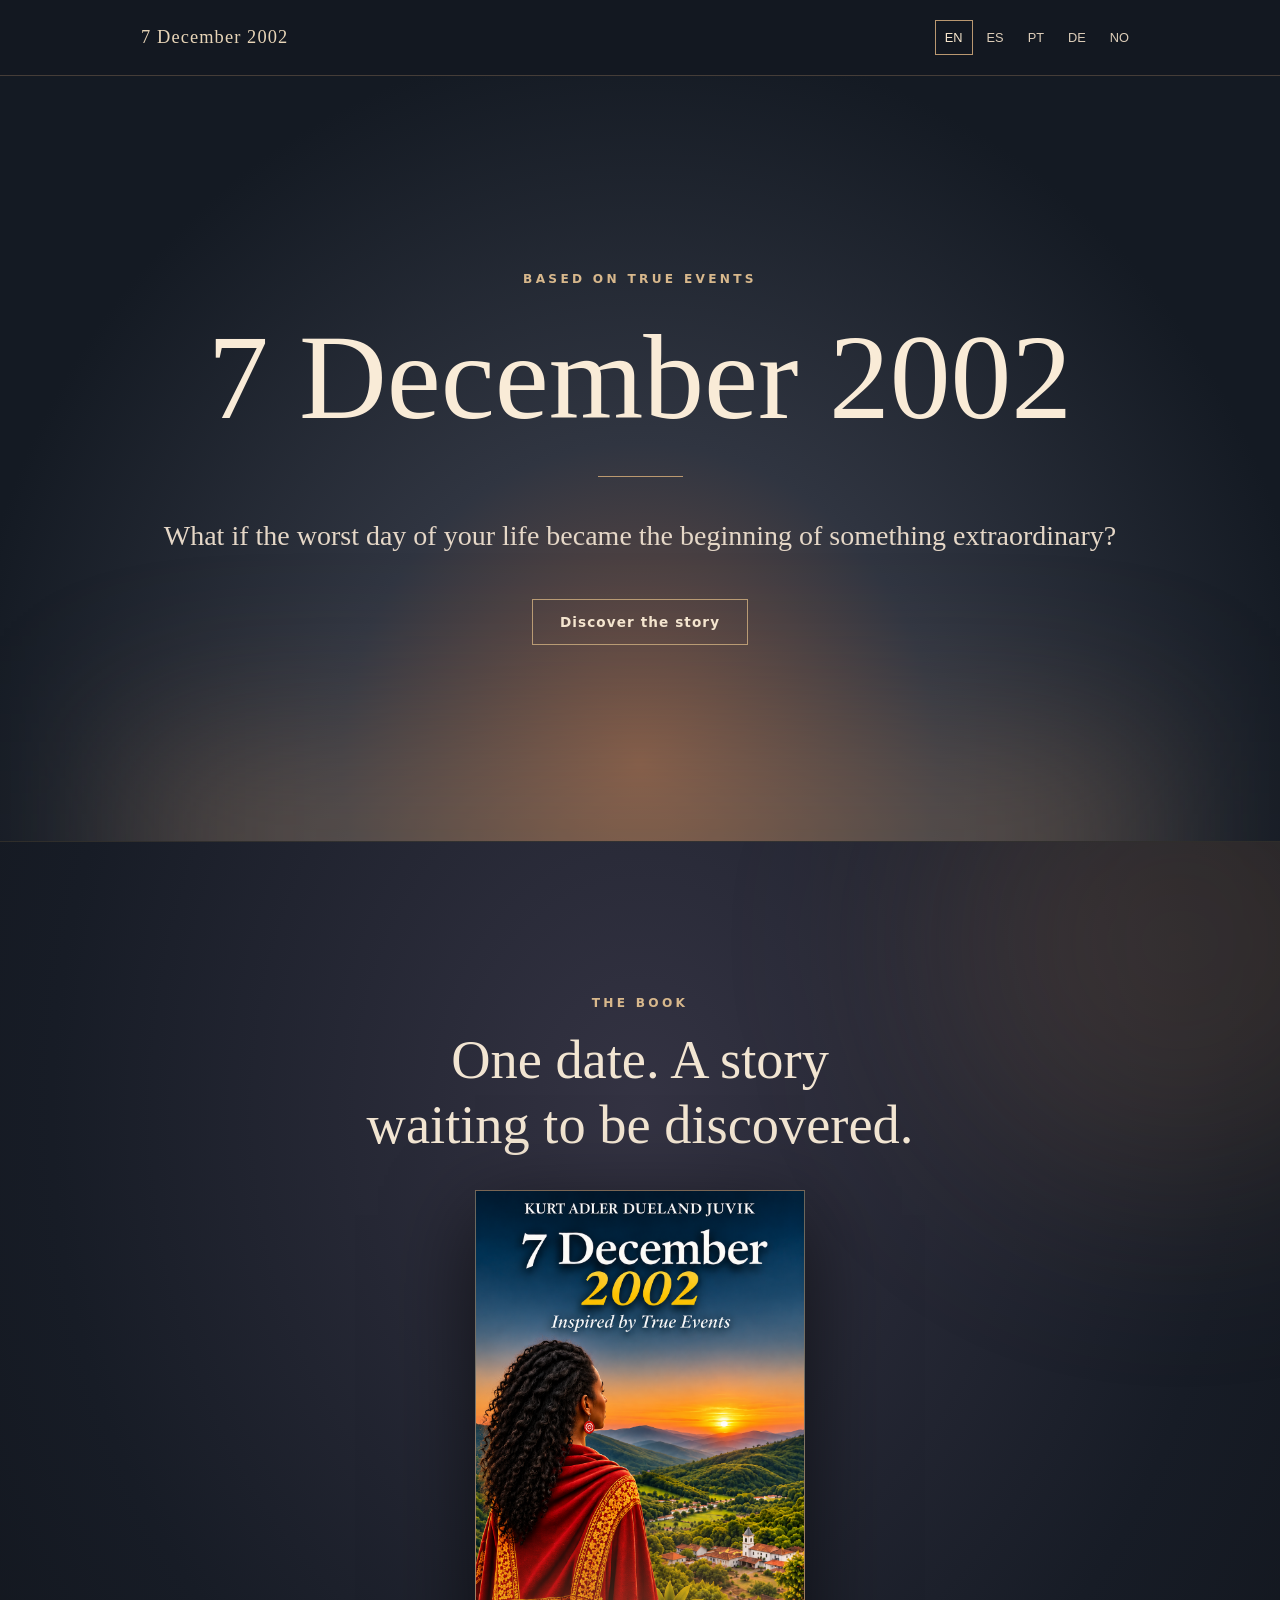
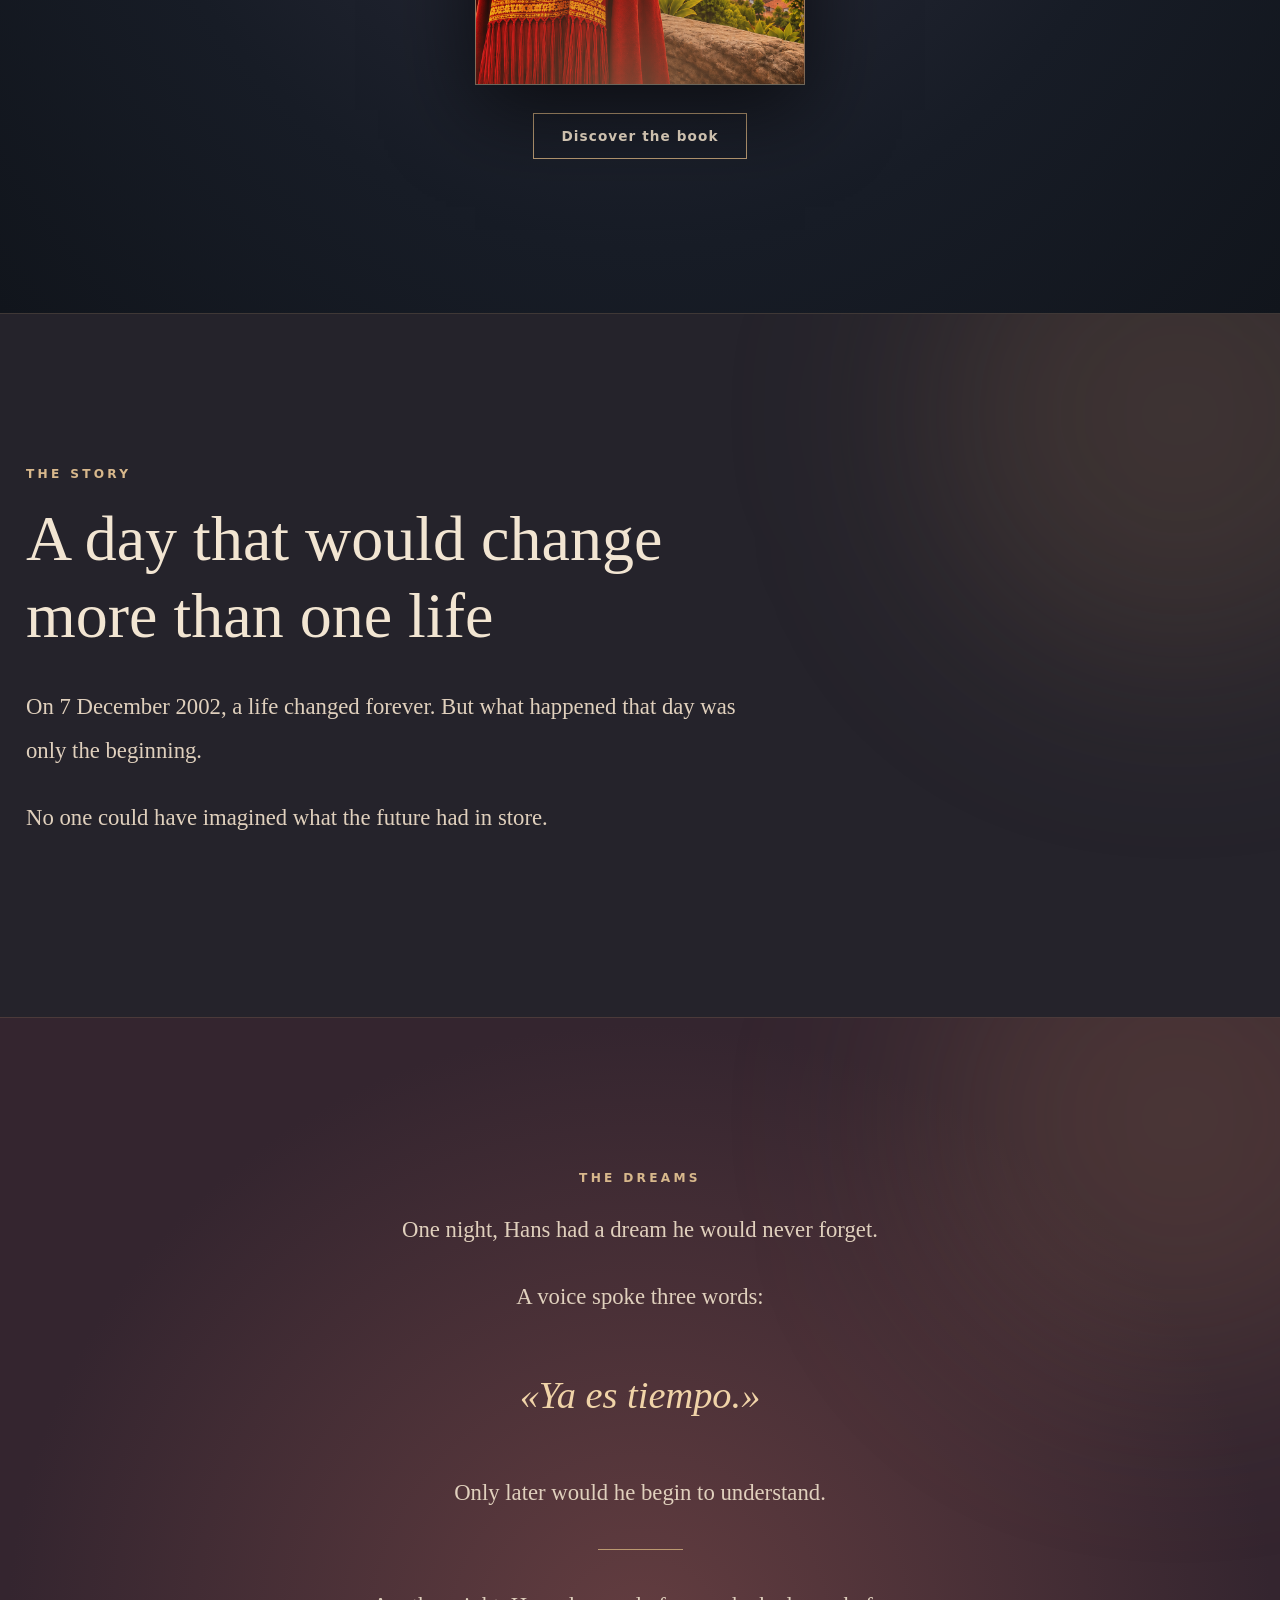
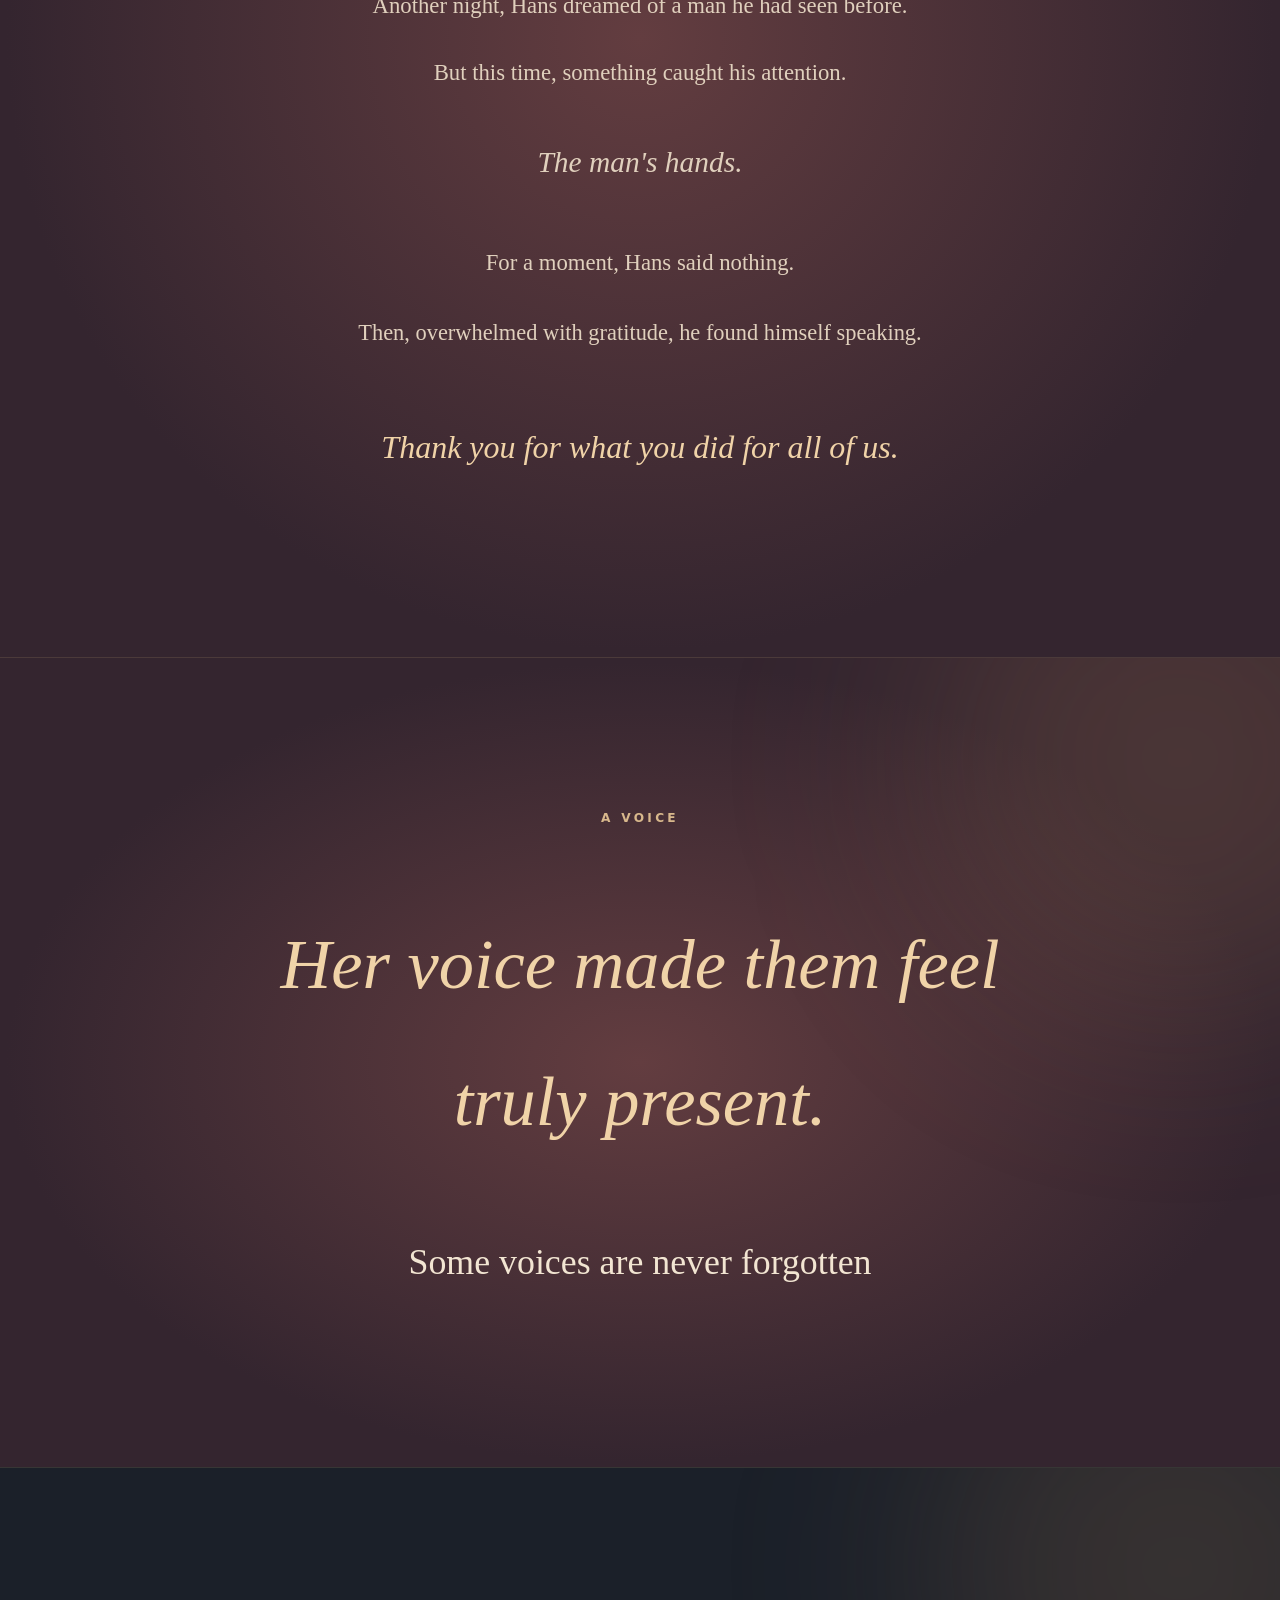
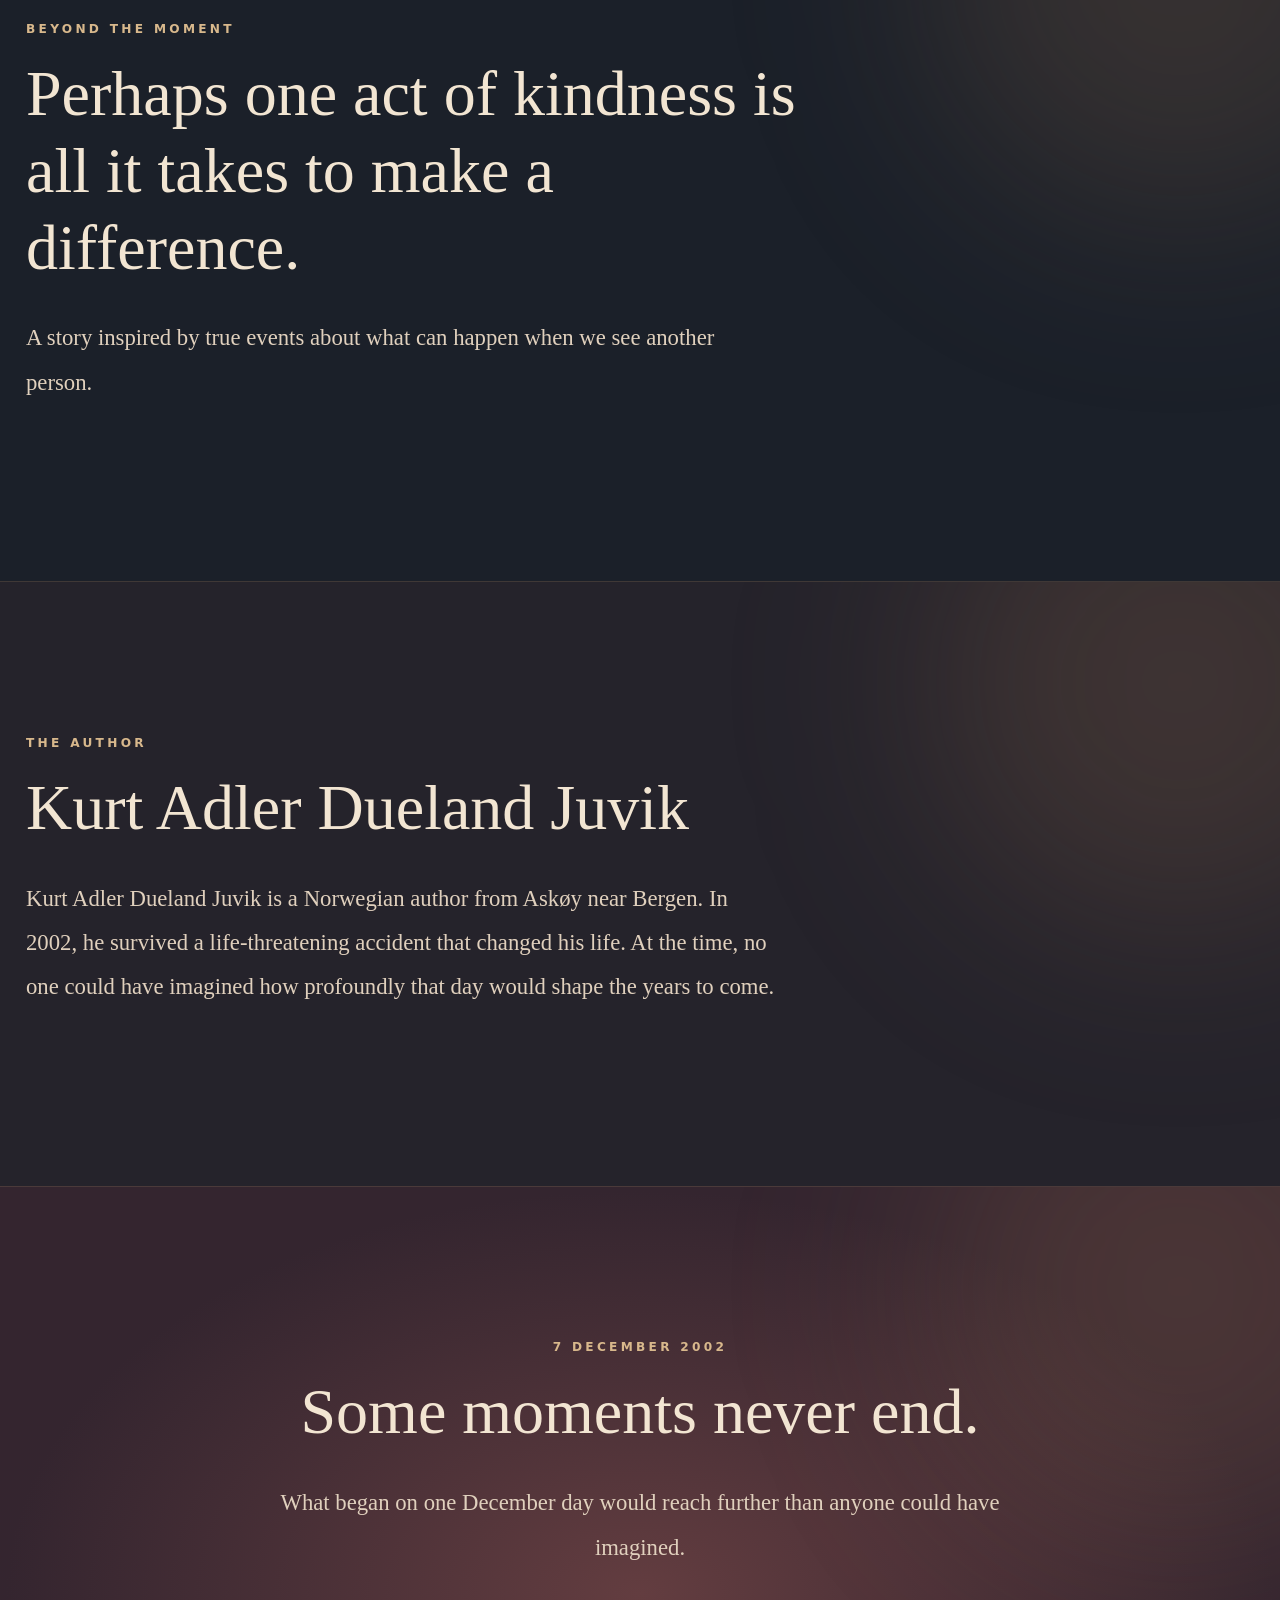
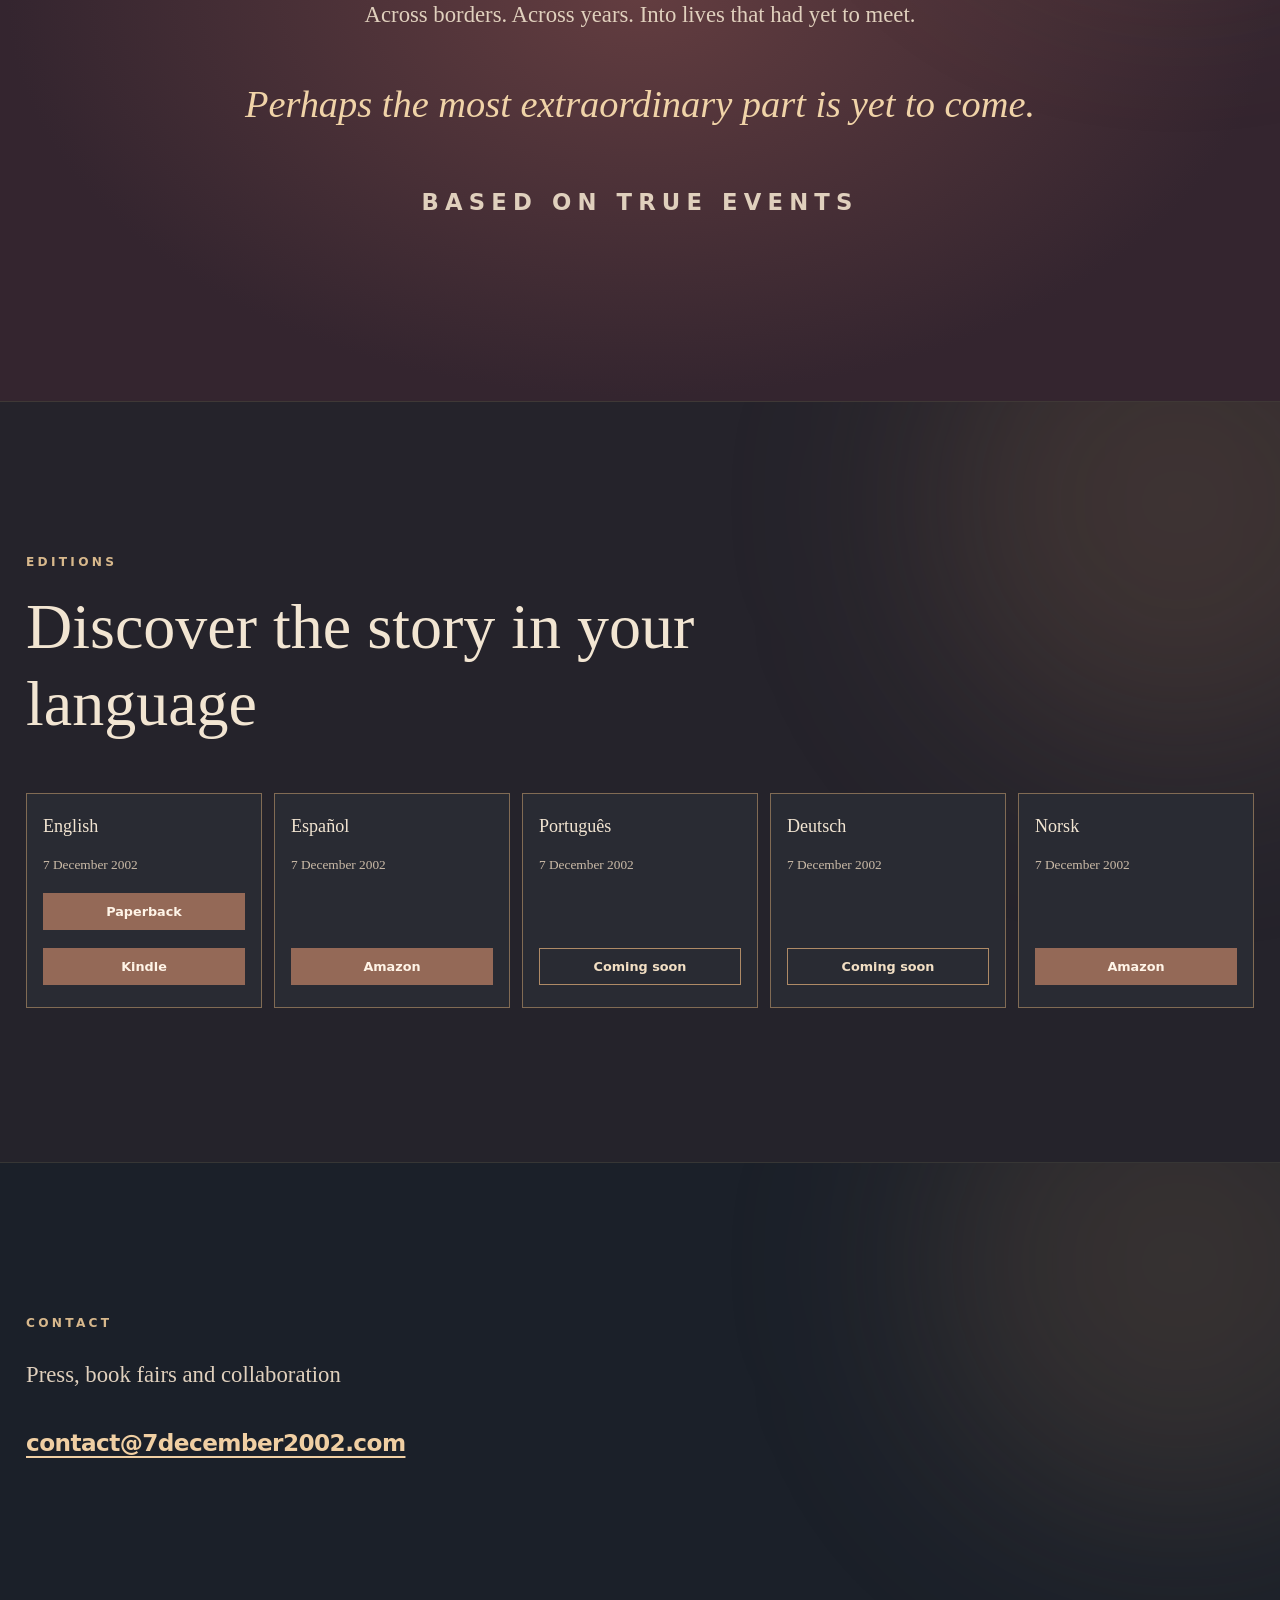
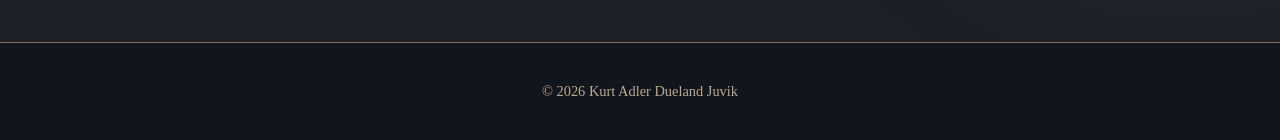
==== commit 7eb3a2db: "Add gratitude before Hans's final words in dream scene across five languages" ====
--- a/cinematic.html
+++ b/cinematic.html
@@ -40,4 +40,4 @@
 .reveal-poster .poster-year{font:400 clamp(3rem,8vw,4.6rem) Georgia,serif;color:#f4c46d;z-index:1}
 .reveal-poster{padding:0;display:block;aspect-ratio:2/3}.reveal-poster img{width:100%;height:100%;object-fit:cover;display:block}.poster-fallback:not([hidden]){display:flex;flex-direction:column;align-items:center;gap:18px;padding:30px 18px}.reveal .action{margin-top:28px}.reveal h2{font-size:clamp(1.85rem,6.4vw,3.4rem);max-width:700px;margin:18px auto 32px;text-wrap:balance}@media(max-width:650px){.reveal{padding:76px 0!important}.reveal h2{font-size:clamp(1.8rem,7vw,2.4rem);line-height:1.22}}
 @media(prefers-reduced-motion:no-preference){.reveal-poster{animation:poster-appear 1s ease both}@keyframes poster-appear{from{opacity:.5;transform:translateY(16px)}to{opacity:1;transform:translateY(0)}}}
- .closing .quote{margin-top:30px}.closing .ey:last-child{margin-top:36px} </style><style>.dreams #dreamsSix{font-style:italic;font-size:clamp(1.4rem,2.3vw,1.9rem);margin-top:1.3em}.dreams #dreamsPause{margin-top:2.2em}.dreams #dreamsSeven{font-size:clamp(1.45rem,2.5vw,2.1rem);margin-top:2.2em;line-height:1.5}</style><style>.chapter .voice-quote-first{font-size:clamp(2.3rem,5.5vw,4.4rem);font-style:italic;color:#f0d3a8}.chapter .voice-title-last{font-size:clamp(1.45rem,2.8vw,2.35rem);font-style:normal;color:#f2e5d2}</style></head><body><header><div class="wrap"><div class="brand" id="brand">7 December 2002</div><nav class="languages" aria-label="Language"><button data-l="en">EN</button><button data-l="es">ES</button><button data-l="pt">PT</button><button data-l="de">DE</button><button data-l="no">NO</button></nav></div></header><main><section class="intro"><div class="wrap"><div class="ey" id="ey">Based on true events</div><h1 id="date">7 December 2002</h1><div class="rule"></div><p id="opening">What if the worst day of your life became the beginning of something extraordinary?</p><a href="#reveal" class="action" id="discover">Discover the story</a></div></section><section class="chapter reveal" id="reveal"><div class="wrap"><div class="ey" id="revealLabel">The book</div><h2 id="revealTitle">One date. A story waiting to be discovered.</h2><div class="reveal-poster"><img src="/cover-web.jpg" alt="7 December 2002 book cover with Jenny overlooking a Colombian valley" loading="lazy" onerror="this.hidden=true;this.nextElementSibling.hidden=false"><div class="poster-fallback" hidden><div class="poster-author">KURT ADLER DUELAND JUVIK</div><div class="poster-title">7 December</div><div class="poster-year">2002</div></div></div><a class="action" href="#editions" id="revealAction">Discover the book</a></div></section><section class="chapter" id="story"><div class="wrap"><div class="ey" id="storyLabel">The story</div><h2 id="storyTitle">A day that would change more than one life</h2><p id="storyText">On 7 December 2002, a life changed forever. But what happened that day was only the beginning.</p><p id="storyMystery">No one could have imagined what the future had in store.</p></div></section><section class="chapter center dreams" id="dreams"><div class="wrap"><div class="ey" id="dreamsLabel">The dreams</div><p id="dreamsOne">One night, Hans had a dream he would never forget.</p><p id="dreamsTwo">A voice spoke three words:</p><p class="quote" lang="es">«Ya es tiempo.»</p><p id="dreamsThree">Only later would he begin to understand.</p><div class="rule"></div><p id="dreamsFour">Another night, Hans dreamed of a man he had seen before.</p><p id="dreamsFive">But this time, something caught his attention.</p><p id="dreamsSix">The man's hands.</p><p id="dreamsPause">For a moment, Hans said nothing.</p><p class="quote" id="dreamsSeven">Thank you for what you did for all of us.</p></div></section><section class="chapter center"><div class="wrap"><div class="ey" id="voiceLabel">A voice</div><p class="quote voice-quote-first" id="voiceQuote">Her voice made them feel truly present.</p><h2 class="voice-title-last" id="voiceTitle">Some voices are never forgotten</h2></div></section><section class="chapter"><div class="wrap"><div class="ey" id="meaningLabel">Beyond the moment</div><h2 id="meaningTitle">Perhaps one act of kindness is all it takes to make a difference.</h2><p id="meaningText">A story inspired by true events about what can happen when we see another person.</p></div></section><section class="chapter"><div class="wrap"><div class="ey" id="authorLabel">The author</div><h2>Kurt Adler Dueland Juvik</h2><p id="authorText">Kurt Adler Dueland Juvik is a Norwegian author from Askøy near Bergen. In 2002, he survived a life-threatening accident that changed his life. At the time, no one could have imagined how profoundly that day would shape the years to come.</p></div></section><section class="chapter center closing" id="closing"><div class="wrap"><div class="ey">7 DECEMBER 2002</div><h2 id="closingTitle"></h2><p id="closingOne"></p><p id="closingTwo"></p><p class="quote" id="closingFinal"></p><p class="ey" id="closingTrue"></p></div></section><section class="chapter" id="editions"><div class="wrap"><div class="ey" id="edLabel">Editions</div><h2 id="edTitle">Discover the story in your language.</h2><div class="editions"><div class="edition"><b>English</b><small>7 December 2002</small><a href="https://www.amazon.com/dp/B0HFGLJTKH" target="_blank" rel="noopener">Paperback</a><a href="https://www.amazon.com/dp/B0GDHTZF4P" target="_blank" rel="noopener">Kindle</a></div><div class="edition"><b>Español</b><small>7 December 2002</small><a href="https://www.amazon.com/dp/B0HFTT1THT" target="_blank" rel="noopener">Amazon</a></div><div class="edition"><b>Português</b><small>7 December 2002</small><span>Em breve</span></div><div class="edition"><b>Deutsch</b><small>7 December 2002</small><span>Demnächst</span></div><div class="edition"><b>Norsk</b><small>7 December 2002</small><a href="https://www.amazon.com/dp/B0HGYQ862X" target="_blank" rel="noopener">Amazon</a></div></div></div></section><section class="chapter contact"><div class="wrap"><div class="ey" id="contactLabel">Contact</div><p id="contactText">Press, book fairs and collaboration</p><p><a href="mailto:contact@7december2002.com">contact@7december2002.com</a></p></div></section></main><footer>© 2026 Kurt Adler Dueland Juvik</footer><script>const dreamTranslations={"en":["The dreams","One night, Hans had a dream he would never forget.","A voice spoke three words:","Only later would he begin to understand.","Another night, Hans dreamed of a man he had seen before.","But this time, something caught his attention.","The man's hands.","For a moment, Hans said nothing.","Thank you for what you did for all of us."],"no":["Drømmene","En natt hadde Hans en drøm han aldri skulle glemme.","En stemme sa tre ord:","Først senere skulle han begynne å forstå.","En annen natt drømte Hans om en mann han hadde sett før.","Men denne gangen var det noe som fanget oppmerksomheten hans.","Mannens hender.","Et øyeblikk sa Hans ingenting.","Takk for det du gjorde for oss alle."],"es":["Los sueños","Una noche, Hans tuvo un sueño que jamás olvidaría.","Una voz pronunció tres palabras:","Solo más tarde empezaría a comprender.","Otra noche, Hans soñó con un hombre al que había visto antes.","Pero esta vez, algo llamó su atención.","Las manos del hombre.","Por un momento, Hans no dijo nada.","Gracias por lo que hiciste por todos nosotros."],"pt":["Os sonhos","Certa noite, Hans teve um sonho que nunca esqueceria.","Uma voz disse três palavras:","Só mais tarde começaria a compreender.","Noutra noite, Hans sonhou com um homem que já tinha visto.","Mas desta vez, algo lhe chamou a atenção.","As mãos do homem.","Por um momento, Hans não disse nada.","Obrigado por tudo o que fizeste por todos nós."],"de":["Die Träume","Eines Nachts hatte Hans einen Traum, den er nie vergessen würde.","Eine Stimme sagte drei Worte:","Erst später sollte er allmählich verstehen.","In einer anderen Nacht träumte Hans von einem Mann, den er schon einmal gesehen hatte.","Doch diesmal fiel ihm etwas auf.","Die Hände des Mannes.","Einen Augenblick lang sagte Hans nichts.","Danke für das, was du für uns alle getan hast."]};const closingTranslations={"en":["Some moments never end.","What began on one December day would reach further than anyone could have imagined.","Across borders. Across years. Into lives that had yet to meet.","Perhaps the most extraordinary part is yet to come.","Based on true events"],"no":["Noen øyeblikk tar aldri slutt.","Det som startet en desemberdag, skulle få større betydning enn noen kunne forestille seg.","På tvers av landegrenser. Gjennom mange år. Inn i livene til mennesker som ennå ikke hadde møtt hverandre.","Kanskje er det mest bemerkelsesverdige fortsatt i vente.","Basert på virkelige hendelser"],"es":["Hay momentos que nunca terminan.","Lo que comenzó un día de diciembre llegaría mucho más lejos de lo que nadie hubiera imaginado.","A través de fronteras. A través de los años. Hasta las vidas de personas que aún no se habían conocido.","Quizá lo más extraordinario esté aún por llegar.","Basado en hechos reales"],"pt":["Há momentos que nunca acabam.","O que começou num dia de dezembro teria um alcance muito maior do que alguém poderia imaginar.","Através de fronteiras. Ao longo dos anos. Até à vida de pessoas que ainda não se tinham conhecido.","Talvez o mais extraordinário ainda esteja por vir.","Baseado em acontecimentos reais"],"de":["Manche Augenblicke enden nie.","Was an einem Dezembertag begann, sollte weit größere Kreise ziehen, als irgendjemand hätte ahnen können.","Über Grenzen hinweg. Über viele Jahre. Hinein in das Leben von Menschen, die einander noch nicht begegnet waren.","Vielleicht steht das Außergewöhnlichste noch bevor.","Nach wahren Begebenheiten"]};const revealTranslations={"en":["What happened on this day?","The book","One date. A story waiting to be discovered.","Discover the book"],"no":["Hva skjedde denne dagen?","Boken","Én dato. En historie som venter på å bli oppdaget.","Oppdag boken"],"es":["¿Qué ocurrió aquel día?","El libro","Una fecha. Una historia por descubrir.","Descubre el libro"],"pt":["O que aconteceu naquele dia?","O livro","Uma data. Uma história por descobrir.","Descubra o livro"],"de":["Was geschah an diesem Tag?","Das Buch","Ein Datum. Eine Geschichte, die entdeckt werden will.","Entdecke das Buch"]};const translations={en:['Based on true events','7 December 2002','What if the worst day of your life became the beginning of something extraordinary?','Some dates fade from memory. Others remain with us forever.','Discover the story','The story','A day that would change more than one life','On 7 December 2002, a life changed forever. But what happened that day was only the beginning.','No one could have imagined what the future had in store.','A voice','Some voices are never forgotten','Her voice made them feel truly present.','Beyond the moment','Perhaps one act of kindness is all it takes to make a difference.','A story inspired by true events about what can happen when we see another person.','The author','Kurt Adler Dueland Juvik is a Norwegian author from Askøy near Bergen. In 2002, he survived a life-threatening accident that changed his life. At the time, no one could have imagined how profoundly that day would shape the years to come.','Editions','Discover the story in your language','Contact','Some stories deserve to be shared.','Press, book fairs and collaboration'],no:['Basert på virkelige hendelser','7. desember 2002','Hva om den verste dagen i livet ditt ble begynnelsen på noe ekstraordinært?','Noen datoer viskes ut av minnet. Andre blir hos oss for alltid.','Oppdag historien','Historien','En dag som skulle forandre mer enn ett liv','Den 7. desember 2002 ble et liv forandret for alltid. Men det som skjedde den dagen, var bare begynnelsen.','Ingen kunne forestille seg hva fremtiden hadde å by på.','En stemme','Noen stemmer blir aldri glemt','Stemmen hennes fikk dem til å føle seg til stede.','Etter øyeblikket','En handling av omtanke er kanskje det som skal til for å gjøre en forskjell.','En historie basert på virkelige hendelser om hva som kan skje når vi ser et annet menneske.','Forfatteren','Kurt Adler Dueland Juvik er en norsk forfatter fra Askøy utenfor Bergen. I 2002 overlevde han en livstruende ulykke som forandret livet hans. Ingen kunne den gangen ane hvor stor betydning denne dagen skulle få for årene som fulgte.','Utgaver','En historie som begynte med én dato','Kontakt','Noen historier fortjener å bli fortalt.','Presse, bokmesser og samarbeid'],es:['Basado en hechos reales','7 de diciembre de 2002','¿Y si el peor día de tu vida fuera el comienzo de algo extraordinario?','Algunas fechas se desvanecen de la memoria. Otras permanecen con nosotros para siempre.','Descubre la historia','La historia','Un día que cambiaría más de una vida','El 7 de diciembre de 2002, una vida cambió para siempre. Pero lo que ocurrió aquel día fue solo el comienzo.','Nadie podía imaginar lo que depararía el futuro.','Una voz','Hay voces que nunca se olvidan','Su voz les hacía sentir que estaban plenamente presentes.','Más allá del momento','Quizá un acto de bondad sea todo lo que hace falta para marcar la diferencia.','Una historia basada en hechos reales sobre lo que puede suceder cuando vemos a otra persona.','El autor','Kurt Adler Dueland Juvik es un escritor noruego de Askøy, cerca de Bergen. En 2002 sobrevivió a un accidente que puso en peligro su vida y la cambió para siempre. En aquel momento, nadie podía imaginar hasta qué punto aquel día marcaría los años venideros.','Ediciones','Descubre la historia en tu idioma','Contacto','Hay historias que merecen ser compartidas.','Prensa, ferias del libro y colaboración'],pt:['Baseado em acontecimentos reais','7 de dezembro de 2002','E se o pior dia da sua vida fosse o começo de algo extraordinário?','Algumas datas desaparecem da memória. Outras ficam connosco para sempre.','Descubra a história','A história','Um dia que mudaria mais do que uma vida','No dia 7 de dezembro de 2002, uma vida mudou para sempre. Mas o que aconteceu nesse dia foi apenas o começo.','Ninguém podia imaginar o que o futuro reservava.','Uma voz','Há vozes que nunca são esquecidas','A voz dela fazia-os sentir plenamente presentes.','Além do momento','Talvez um gesto de bondade seja tudo o que é preciso para fazer a diferença.','Uma história baseada em acontecimentos reais sobre o que pode acontecer quando vemos outra pessoa.','O autor','Kurt Adler Dueland Juvik é um escritor norueguês de Askøy, perto de Bergen. Em 2002, sobreviveu a um acidente que pôs a sua vida em risco e a mudou para sempre. Na altura, ninguém podia imaginar até que ponto aquele dia marcaria os anos seguintes.','Edições','Descubra a história na sua língua','Contacto','Algumas histórias merecem ser partilhadas.','Imprensa, feiras do livro e colaboração'],de:['Nach wahren Begebenheiten','7. Dezember 2002','Was, wenn der schlimmste Tag deines Lebens der Anfang von etwas Außergewöhnlichem wäre?','Manche Daten verblassen in der Erinnerung. Andere bleiben für immer.','Entdecke die Geschichte','Die Geschichte','Ein Tag, der mehr als ein Leben verändern sollte','Am 7. Dezember 2002 veränderte sich ein Leben für immer. Doch was an diesem Tag geschah, war erst der Anfang.','Niemand konnte sich vorstellen, was die Zukunft bringen würde.','Eine Stimme','Manche Stimmen werden nie vergessen','Ihre Stimme gab ihnen das Gefühl, ganz im Augenblick zu sein.','Über den Augenblick hinaus','Vielleicht braucht es nur eine Geste der Mitmenschlichkeit, um etwas zu bewirken.','Eine Geschichte nach wahren Begebenheiten darüber, was geschehen kann, wenn wir einen anderen Menschen sehen.','Der Autor','Kurt Adler Dueland Juvik ist ein norwegischer Autor von Askøy bei Bergen. Im Jahr 2002 überlebte er einen lebensbedrohlichen Unfall, der sein Leben veränderte. Damals konnte niemand ahnen, wie sehr dieser Tag die kommenden Jahre prägen würde.','Ausgaben','Entdecke die Geschichte in deiner Sprache','Kontakt','Manche Geschichten verdienen es, erzählt zu werden.','Presse, Buchmessen und Zusammenarbeit']};const ids=['ey','date','opening','turn','discover','storyLabel','storyTitle','storyText','storyMystery','voiceLabel','voiceTitle','voiceQuote','meaningLabel','meaningTitle','meaningText','authorLabel','authorText','edLabel','edTitle','contactLabel','contactTitle','contactText'];function choose(l){l=translations[l]?l:'en';['dreamsLabel','dreamsOne','dreamsTwo','dreamsThree','dreamsFour','dreamsFive','dreamsSix','dreamsPause','dreamsSeven'].forEach((id,i)=>document.getElementById(id).textContent=dreamTranslations[l][i]);translations[l].forEach((t,i)=>(document.getElementById(ids[i])||{}).textContent=t);['revealLabel','revealTitle','revealAction'].forEach((id,i)=>document.getElementById(id).textContent=revealTranslations[l][i+1]);['closingTitle','closingOne','closingTwo','closingFinal','closingTrue'].forEach((id,i)=>document.getElementById(id).textContent=closingTranslations[l][i]);document.getElementById('date').textContent=translations[l][1];document.getElementById('brand').textContent=translations[l][1];const editionTitles={en:['7 December 2002','7 December 2002','7 December 2002','7 December 2002','7 December 2002'],no:['7 December 2002','7 December 2002','7 December 2002','7 December 2002','7. desember 2002'],es:['7 December 2002','7 de diciembre de 2002','7 December 2002','7 December 2002','7 December 2002'],pt:['7 December 2002','7 December 2002','7 de dezembro de 2002','7 December 2002','7 December 2002'],de:['7 December 2002','7 December 2002','7 December 2002','7. Dezember 2002','7 December 2002']};document.querySelectorAll('.edition small').forEach((el,i)=>{el.textContent=editionTitles[l][i]});const editionLabels={en:['Paperback','Kindle','Amazon','Coming soon','Coming soon','Amazon'],no:['Pocketbok','Kindle','Amazon','Kommer snart','Kommer snart','Amazon'],es:['Tapa blanda','Kindle','Amazon','Próximamente','Próximamente','Amazon'],pt:['Livro impresso','Kindle','Amazon','Em breve','Em breve','Amazon'],de:['Taschenbuch','Kindle','Amazon','Demnächst','Demnächst','Amazon']};document.querySelectorAll('.edition a,.edition span').forEach((el,i)=>{el.textContent=editionLabels[l][i]});document.documentElement.lang=l==='no'?'nb':l;document.title=translations[l][1]+' | Kurt Adler Dueland Juvik';document.querySelectorAll('[data-l]').forEach(b=>{const active=b.dataset.l===l;b.classList.toggle('active',active);b.setAttribute('aria-pressed',String(active))});history.replaceState(null,'',location.pathname+'?lang='+l+location.hash)}document.querySelectorAll('[data-l]').forEach(b=>b.addEventListener('click',()=>choose(b.dataset.l)));choose(new URLSearchParams(location.search).get('lang')||'en');</script></body></html>+ .closing .quote{margin-top:30px}.closing .ey:last-child{margin-top:36px} </style><style>.dreams #dreamsSix{font-style:italic;font-size:clamp(1.4rem,2.3vw,1.9rem);margin-top:1.3em}.dreams #dreamsPause{margin-top:2.2em}.dreams #dreamsSeven{font-size:clamp(1.45rem,2.5vw,2.1rem);margin-top:2.2em;line-height:1.5}</style><style>.dreams #dreamsGratitude{max-width:740px;margin:1.2em auto 0;font-size:clamp(1.1rem,1.8vw,1.4rem);line-height:1.8}</style><style>.chapter .voice-quote-first{font-size:clamp(2.3rem,5.5vw,4.4rem);font-style:italic;color:#f0d3a8}.chapter .voice-title-last{font-size:clamp(1.45rem,2.8vw,2.35rem);font-style:normal;color:#f2e5d2}</style></head><body><header><div class="wrap"><div class="brand" id="brand">7 December 2002</div><nav class="languages" aria-label="Language"><button data-l="en">EN</button><button data-l="es">ES</button><button data-l="pt">PT</button><button data-l="de">DE</button><button data-l="no">NO</button></nav></div></header><main><section class="intro"><div class="wrap"><div class="ey" id="ey">Based on true events</div><h1 id="date">7 December 2002</h1><div class="rule"></div><p id="opening">What if the worst day of your life became the beginning of something extraordinary?</p><a href="#reveal" class="action" id="discover">Discover the story</a></div></section><section class="chapter reveal" id="reveal"><div class="wrap"><div class="ey" id="revealLabel">The book</div><h2 id="revealTitle">One date. A story waiting to be discovered.</h2><div class="reveal-poster"><img src="/cover-web.jpg" alt="7 December 2002 book cover with Jenny overlooking a Colombian valley" loading="lazy" onerror="this.hidden=true;this.nextElementSibling.hidden=false"><div class="poster-fallback" hidden><div class="poster-author">KURT ADLER DUELAND JUVIK</div><div class="poster-title">7 December</div><div class="poster-year">2002</div></div></div><a class="action" href="#editions" id="revealAction">Discover the book</a></div></section><section class="chapter" id="story"><div class="wrap"><div class="ey" id="storyLabel">The story</div><h2 id="storyTitle">A day that would change more than one life</h2><p id="storyText">On 7 December 2002, a life changed forever. But what happened that day was only the beginning.</p><p id="storyMystery">No one could have imagined what the future had in store.</p></div></section><section class="chapter center dreams" id="dreams"><div class="wrap"><div class="ey" id="dreamsLabel">The dreams</div><p id="dreamsOne">One night, Hans had a dream he would never forget.</p><p id="dreamsTwo">A voice spoke three words:</p><p class="quote" lang="es">«Ya es tiempo.»</p><p id="dreamsThree">Only later would he begin to understand.</p><div class="rule"></div><p id="dreamsFour">Another night, Hans dreamed of a man he had seen before.</p><p id="dreamsFive">But this time, something caught his attention.</p><p id="dreamsSix">The man's hands.</p><p id="dreamsPause">For a moment, Hans said nothing.</p><p id="dreamsGratitude">Then, overwhelmed with gratitude, he found himself speaking.</p><p class="quote" id="dreamsSeven">Thank you for what you did for all of us.</p></div></section><section class="chapter center"><div class="wrap"><div class="ey" id="voiceLabel">A voice</div><p class="quote voice-quote-first" id="voiceQuote">Her voice made them feel truly present.</p><h2 class="voice-title-last" id="voiceTitle">Some voices are never forgotten</h2></div></section><section class="chapter"><div class="wrap"><div class="ey" id="meaningLabel">Beyond the moment</div><h2 id="meaningTitle">Perhaps one act of kindness is all it takes to make a difference.</h2><p id="meaningText">A story inspired by true events about what can happen when we see another person.</p></div></section><section class="chapter"><div class="wrap"><div class="ey" id="authorLabel">The author</div><h2>Kurt Adler Dueland Juvik</h2><p id="authorText">Kurt Adler Dueland Juvik is a Norwegian author from Askøy near Bergen. In 2002, he survived a life-threatening accident that changed his life. At the time, no one could have imagined how profoundly that day would shape the years to come.</p></div></section><section class="chapter center closing" id="closing"><div class="wrap"><div class="ey">7 DECEMBER 2002</div><h2 id="closingTitle"></h2><p id="closingOne"></p><p id="closingTwo"></p><p class="quote" id="closingFinal"></p><p class="ey" id="closingTrue"></p></div></section><section class="chapter" id="editions"><div class="wrap"><div class="ey" id="edLabel">Editions</div><h2 id="edTitle">Discover the story in your language.</h2><div class="editions"><div class="edition"><b>English</b><small>7 December 2002</small><a href="https://www.amazon.com/dp/B0HFGLJTKH" target="_blank" rel="noopener">Paperback</a><a href="https://www.amazon.com/dp/B0GDHTZF4P" target="_blank" rel="noopener">Kindle</a></div><div class="edition"><b>Español</b><small>7 December 2002</small><a href="https://www.amazon.com/dp/B0HFTT1THT" target="_blank" rel="noopener">Amazon</a></div><div class="edition"><b>Português</b><small>7 December 2002</small><span>Em breve</span></div><div class="edition"><b>Deutsch</b><small>7 December 2002</small><span>Demnächst</span></div><div class="edition"><b>Norsk</b><small>7 December 2002</small><a href="https://www.amazon.com/dp/B0HGYQ862X" target="_blank" rel="noopener">Amazon</a></div></div></div></section><section class="chapter contact"><div class="wrap"><div class="ey" id="contactLabel">Contact</div><p id="contactText">Press, book fairs and collaboration</p><p><a href="mailto:contact@7december2002.com">contact@7december2002.com</a></p></div></section></main><footer>© 2026 Kurt Adler Dueland Juvik</footer><script>const dreamTranslations={"en":["The dreams","One night, Hans had a dream he would never forget.","A voice spoke three words:","Only later would he begin to understand.","Another night, Hans dreamed of a man he had seen before.","But this time, something caught his attention.","The man's hands.","For a moment, Hans said nothing.","Then, overwhelmed with gratitude, he found himself speaking.","Thank you for what you did for all of us."],"no":["Drømmene","En natt hadde Hans en drøm han aldri skulle glemme.","En stemme sa tre ord:","Først senere skulle han begynne å forstå.","En annen natt drømte Hans om en mann han hadde sett før.","Men denne gangen var det noe som fanget oppmerksomheten hans.","Mannens hender.","Et øyeblikk sa Hans ingenting.","Så, overveldet av takknemlighet, begynte han å snakke.","Takk for det du gjorde for oss alle."],"es":["Los sueños","Una noche, Hans tuvo un sueño que jamás olvidaría.","Una voz pronunció tres palabras:","Solo más tarde empezaría a comprender.","Otra noche, Hans soñó con un hombre al que había visto antes.","Pero esta vez, algo llamó su atención.","Las manos del hombre.","Por un momento, Hans no dijo nada.","Entonces, sobrecogido por la gratitud, las palabras brotaron de sus labios.","Gracias por lo que hiciste por todos nosotros."],"pt":["Os sonhos","Certa noite, Hans teve um sonho que nunca esqueceria.","Uma voz disse três palavras:","Só mais tarde começaria a compreender.","Noutra noite, Hans sonhou com um homem que já tinha visto.","Mas desta vez, algo lhe chamou a atenção.","As mãos do homem.","Por um momento, Hans não disse nada.","Então, tomado pela gratidão, deu por si a falar.","Obrigado por tudo o que fizeste por todos nós."],"de":["Die Träume","Eines Nachts hatte Hans einen Traum, den er nie vergessen würde.","Eine Stimme sagte drei Worte:","Erst später sollte er allmählich verstehen.","In einer anderen Nacht träumte Hans von einem Mann, den er schon einmal gesehen hatte.","Doch diesmal fiel ihm etwas auf.","Die Hände des Mannes.","Einen Augenblick lang sagte Hans nichts.","Dann, von Dankbarkeit überwältigt, begann er wie von selbst zu sprechen.","Danke für das, was du für uns alle getan hast."]};const closingTranslations={"en":["Some moments never end.","What began on one December day would reach further than anyone could have imagined.","Across borders. Across years. Into lives that had yet to meet.","Perhaps the most extraordinary part is yet to come.","Based on true events"],"no":["Noen øyeblikk tar aldri slutt.","Det som startet en desemberdag, skulle få større betydning enn noen kunne forestille seg.","På tvers av landegrenser. Gjennom mange år. Inn i livene til mennesker som ennå ikke hadde møtt hverandre.","Kanskje er det mest bemerkelsesverdige fortsatt i vente.","Basert på virkelige hendelser"],"es":["Hay momentos que nunca terminan.","Lo que comenzó un día de diciembre llegaría mucho más lejos de lo que nadie hubiera imaginado.","A través de fronteras. A través de los años. Hasta las vidas de personas que aún no se habían conocido.","Quizá lo más extraordinario esté aún por llegar.","Basado en hechos reales"],"pt":["Há momentos que nunca acabam.","O que começou num dia de dezembro teria um alcance muito maior do que alguém poderia imaginar.","Através de fronteiras. Ao longo dos anos. Até à vida de pessoas que ainda não se tinham conhecido.","Talvez o mais extraordinário ainda esteja por vir.","Baseado em acontecimentos reais"],"de":["Manche Augenblicke enden nie.","Was an einem Dezembertag begann, sollte weit größere Kreise ziehen, als irgendjemand hätte ahnen können.","Über Grenzen hinweg. Über viele Jahre. Hinein in das Leben von Menschen, die einander noch nicht begegnet waren.","Vielleicht steht das Außergewöhnlichste noch bevor.","Nach wahren Begebenheiten"]};const revealTranslations={"en":["What happened on this day?","The book","One date. A story waiting to be discovered.","Discover the book"],"no":["Hva skjedde denne dagen?","Boken","Én dato. En historie som venter på å bli oppdaget.","Oppdag boken"],"es":["¿Qué ocurrió aquel día?","El libro","Una fecha. Una historia por descubrir.","Descubre el libro"],"pt":["O que aconteceu naquele dia?","O livro","Uma data. Uma história por descobrir.","Descubra o livro"],"de":["Was geschah an diesem Tag?","Das Buch","Ein Datum. Eine Geschichte, die entdeckt werden will.","Entdecke das Buch"]};const translations={en:['Based on true events','7 December 2002','What if the worst day of your life became the beginning of something extraordinary?','Some dates fade from memory. Others remain with us forever.','Discover the story','The story','A day that would change more than one life','On 7 December 2002, a life changed forever. But what happened that day was only the beginning.','No one could have imagined what the future had in store.','A voice','Some voices are never forgotten','Her voice made them feel truly present.','Beyond the moment','Perhaps one act of kindness is all it takes to make a difference.','A story inspired by true events about what can happen when we see another person.','The author','Kurt Adler Dueland Juvik is a Norwegian author from Askøy near Bergen. In 2002, he survived a life-threatening accident that changed his life. At the time, no one could have imagined how profoundly that day would shape the years to come.','Editions','Discover the story in your language','Contact','Some stories deserve to be shared.','Press, book fairs and collaboration'],no:['Basert på virkelige hendelser','7. desember 2002','Hva om den verste dagen i livet ditt ble begynnelsen på noe ekstraordinært?','Noen datoer viskes ut av minnet. Andre blir hos oss for alltid.','Oppdag historien','Historien','En dag som skulle forandre mer enn ett liv','Den 7. desember 2002 ble et liv forandret for alltid. Men det som skjedde den dagen, var bare begynnelsen.','Ingen kunne forestille seg hva fremtiden hadde å by på.','En stemme','Noen stemmer blir aldri glemt','Stemmen hennes fikk dem til å føle seg til stede.','Etter øyeblikket','En handling av omtanke er kanskje det som skal til for å gjøre en forskjell.','En historie basert på virkelige hendelser om hva som kan skje når vi ser et annet menneske.','Forfatteren','Kurt Adler Dueland Juvik er en norsk forfatter fra Askøy utenfor Bergen. I 2002 overlevde han en livstruende ulykke som forandret livet hans. Ingen kunne den gangen ane hvor stor betydning denne dagen skulle få for årene som fulgte.','Utgaver','En historie som begynte med én dato','Kontakt','Noen historier fortjener å bli fortalt.','Presse, bokmesser og samarbeid'],es:['Basado en hechos reales','7 de diciembre de 2002','¿Y si el peor día de tu vida fuera el comienzo de algo extraordinario?','Algunas fechas se desvanecen de la memoria. Otras permanecen con nosotros para siempre.','Descubre la historia','La historia','Un día que cambiaría más de una vida','El 7 de diciembre de 2002, una vida cambió para siempre. Pero lo que ocurrió aquel día fue solo el comienzo.','Nadie podía imaginar lo que depararía el futuro.','Una voz','Hay voces que nunca se olvidan','Su voz les hacía sentir que estaban plenamente presentes.','Más allá del momento','Quizá un acto de bondad sea todo lo que hace falta para marcar la diferencia.','Una historia basada en hechos reales sobre lo que puede suceder cuando vemos a otra persona.','El autor','Kurt Adler Dueland Juvik es un escritor noruego de Askøy, cerca de Bergen. En 2002 sobrevivió a un accidente que puso en peligro su vida y la cambió para siempre. En aquel momento, nadie podía imaginar hasta qué punto aquel día marcaría los años venideros.','Ediciones','Descubre la historia en tu idioma','Contacto','Hay historias que merecen ser compartidas.','Prensa, ferias del libro y colaboración'],pt:['Baseado em acontecimentos reais','7 de dezembro de 2002','E se o pior dia da sua vida fosse o começo de algo extraordinário?','Algumas datas desaparecem da memória. Outras ficam connosco para sempre.','Descubra a história','A história','Um dia que mudaria mais do que uma vida','No dia 7 de dezembro de 2002, uma vida mudou para sempre. Mas o que aconteceu nesse dia foi apenas o começo.','Ninguém podia imaginar o que o futuro reservava.','Uma voz','Há vozes que nunca são esquecidas','A voz dela fazia-os sentir plenamente presentes.','Além do momento','Talvez um gesto de bondade seja tudo o que é preciso para fazer a diferença.','Uma história baseada em acontecimentos reais sobre o que pode acontecer quando vemos outra pessoa.','O autor','Kurt Adler Dueland Juvik é um escritor norueguês de Askøy, perto de Bergen. Em 2002, sobreviveu a um acidente que pôs a sua vida em risco e a mudou para sempre. Na altura, ninguém podia imaginar até que ponto aquele dia marcaria os anos seguintes.','Edições','Descubra a história na sua língua','Contacto','Algumas histórias merecem ser partilhadas.','Imprensa, feiras do livro e colaboração'],de:['Nach wahren Begebenheiten','7. Dezember 2002','Was, wenn der schlimmste Tag deines Lebens der Anfang von etwas Außergewöhnlichem wäre?','Manche Daten verblassen in der Erinnerung. Andere bleiben für immer.','Entdecke die Geschichte','Die Geschichte','Ein Tag, der mehr als ein Leben verändern sollte','Am 7. Dezember 2002 veränderte sich ein Leben für immer. Doch was an diesem Tag geschah, war erst der Anfang.','Niemand konnte sich vorstellen, was die Zukunft bringen würde.','Eine Stimme','Manche Stimmen werden nie vergessen','Ihre Stimme gab ihnen das Gefühl, ganz im Augenblick zu sein.','Über den Augenblick hinaus','Vielleicht braucht es nur eine Geste der Mitmenschlichkeit, um etwas zu bewirken.','Eine Geschichte nach wahren Begebenheiten darüber, was geschehen kann, wenn wir einen anderen Menschen sehen.','Der Autor','Kurt Adler Dueland Juvik ist ein norwegischer Autor von Askøy bei Bergen. Im Jahr 2002 überlebte er einen lebensbedrohlichen Unfall, der sein Leben veränderte. Damals konnte niemand ahnen, wie sehr dieser Tag die kommenden Jahre prägen würde.','Ausgaben','Entdecke die Geschichte in deiner Sprache','Kontakt','Manche Geschichten verdienen es, erzählt zu werden.','Presse, Buchmessen und Zusammenarbeit']};const ids=['ey','date','opening','turn','discover','storyLabel','storyTitle','storyText','storyMystery','voiceLabel','voiceTitle','voiceQuote','meaningLabel','meaningTitle','meaningText','authorLabel','authorText','edLabel','edTitle','contactLabel','contactTitle','contactText'];function choose(l){l=translations[l]?l:'en';['dreamsLabel','dreamsOne','dreamsTwo','dreamsThree','dreamsFour','dreamsFive','dreamsSix','dreamsPause','dreamsGratitude','dreamsSeven'].forEach((id,i)=>document.getElementById(id).textContent=dreamTranslations[l][i]);translations[l].forEach((t,i)=>(document.getElementById(ids[i])||{}).textContent=t);['revealLabel','revealTitle','revealAction'].forEach((id,i)=>document.getElementById(id).textContent=revealTranslations[l][i+1]);['closingTitle','closingOne','closingTwo','closingFinal','closingTrue'].forEach((id,i)=>document.getElementById(id).textContent=closingTranslations[l][i]);document.getElementById('date').textContent=translations[l][1];document.getElementById('brand').textContent=translations[l][1];const editionTitles={en:['7 December 2002','7 December 2002','7 December 2002','7 December 2002','7 December 2002'],no:['7 December 2002','7 December 2002','7 December 2002','7 December 2002','7. desember 2002'],es:['7 December 2002','7 de diciembre de 2002','7 December 2002','7 December 2002','7 December 2002'],pt:['7 December 2002','7 December 2002','7 de dezembro de 2002','7 December 2002','7 December 2002'],de:['7 December 2002','7 December 2002','7 December 2002','7. Dezember 2002','7 December 2002']};document.querySelectorAll('.edition small').forEach((el,i)=>{el.textContent=editionTitles[l][i]});const editionLabels={en:['Paperback','Kindle','Amazon','Coming soon','Coming soon','Amazon'],no:['Pocketbok','Kindle','Amazon','Kommer snart','Kommer snart','Amazon'],es:['Tapa blanda','Kindle','Amazon','Próximamente','Próximamente','Amazon'],pt:['Livro impresso','Kindle','Amazon','Em breve','Em breve','Amazon'],de:['Taschenbuch','Kindle','Amazon','Demnächst','Demnächst','Amazon']};document.querySelectorAll('.edition a,.edition span').forEach((el,i)=>{el.textContent=editionLabels[l][i]});document.documentElement.lang=l==='no'?'nb':l;document.title=translations[l][1]+' | Kurt Adler Dueland Juvik';document.querySelectorAll('[data-l]').forEach(b=>{const active=b.dataset.l===l;b.classList.toggle('active',active);b.setAttribute('aria-pressed',String(active))});history.replaceState(null,'',location.pathname+'?lang='+l+location.hash)}document.querySelectorAll('[data-l]').forEach(b=>b.addEventListener('click',()=>choose(b.dataset.l)));choose(new URLSearchParams(location.search).get('lang')||'en');</script></body></html>
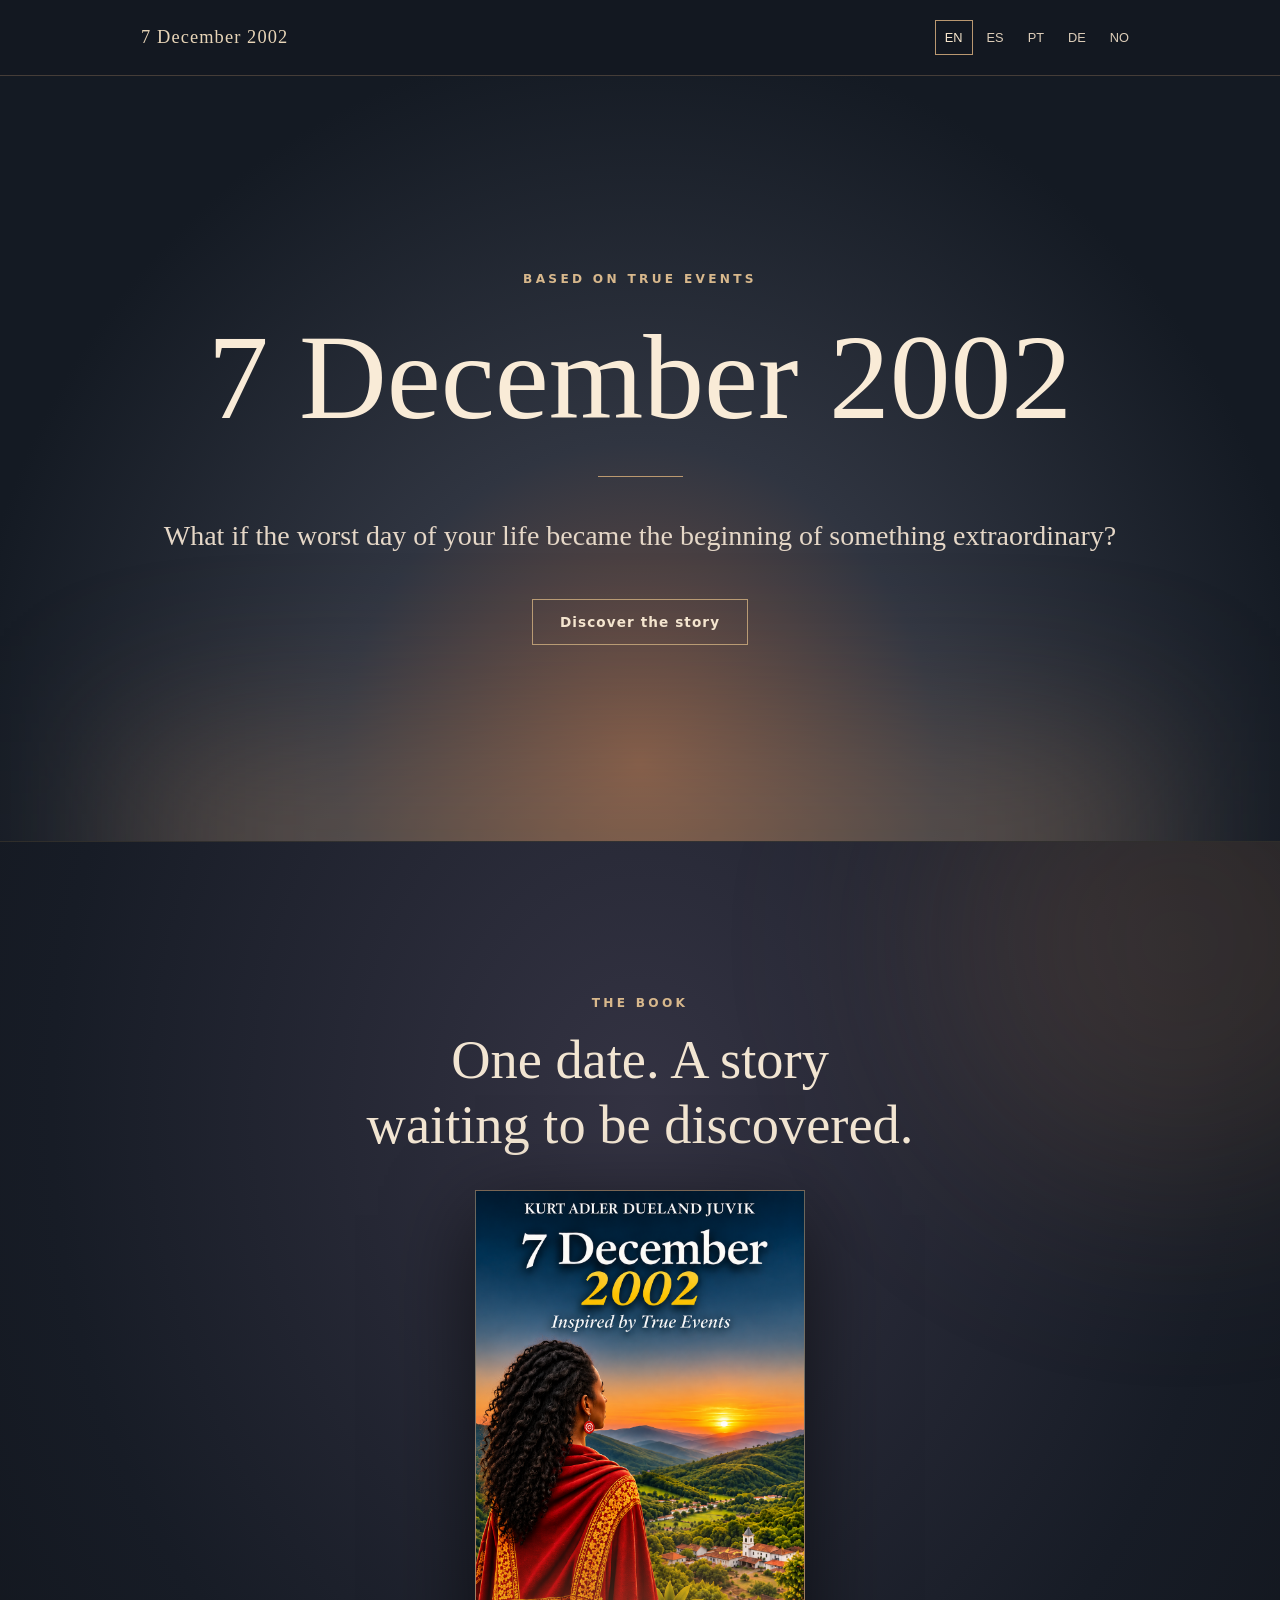
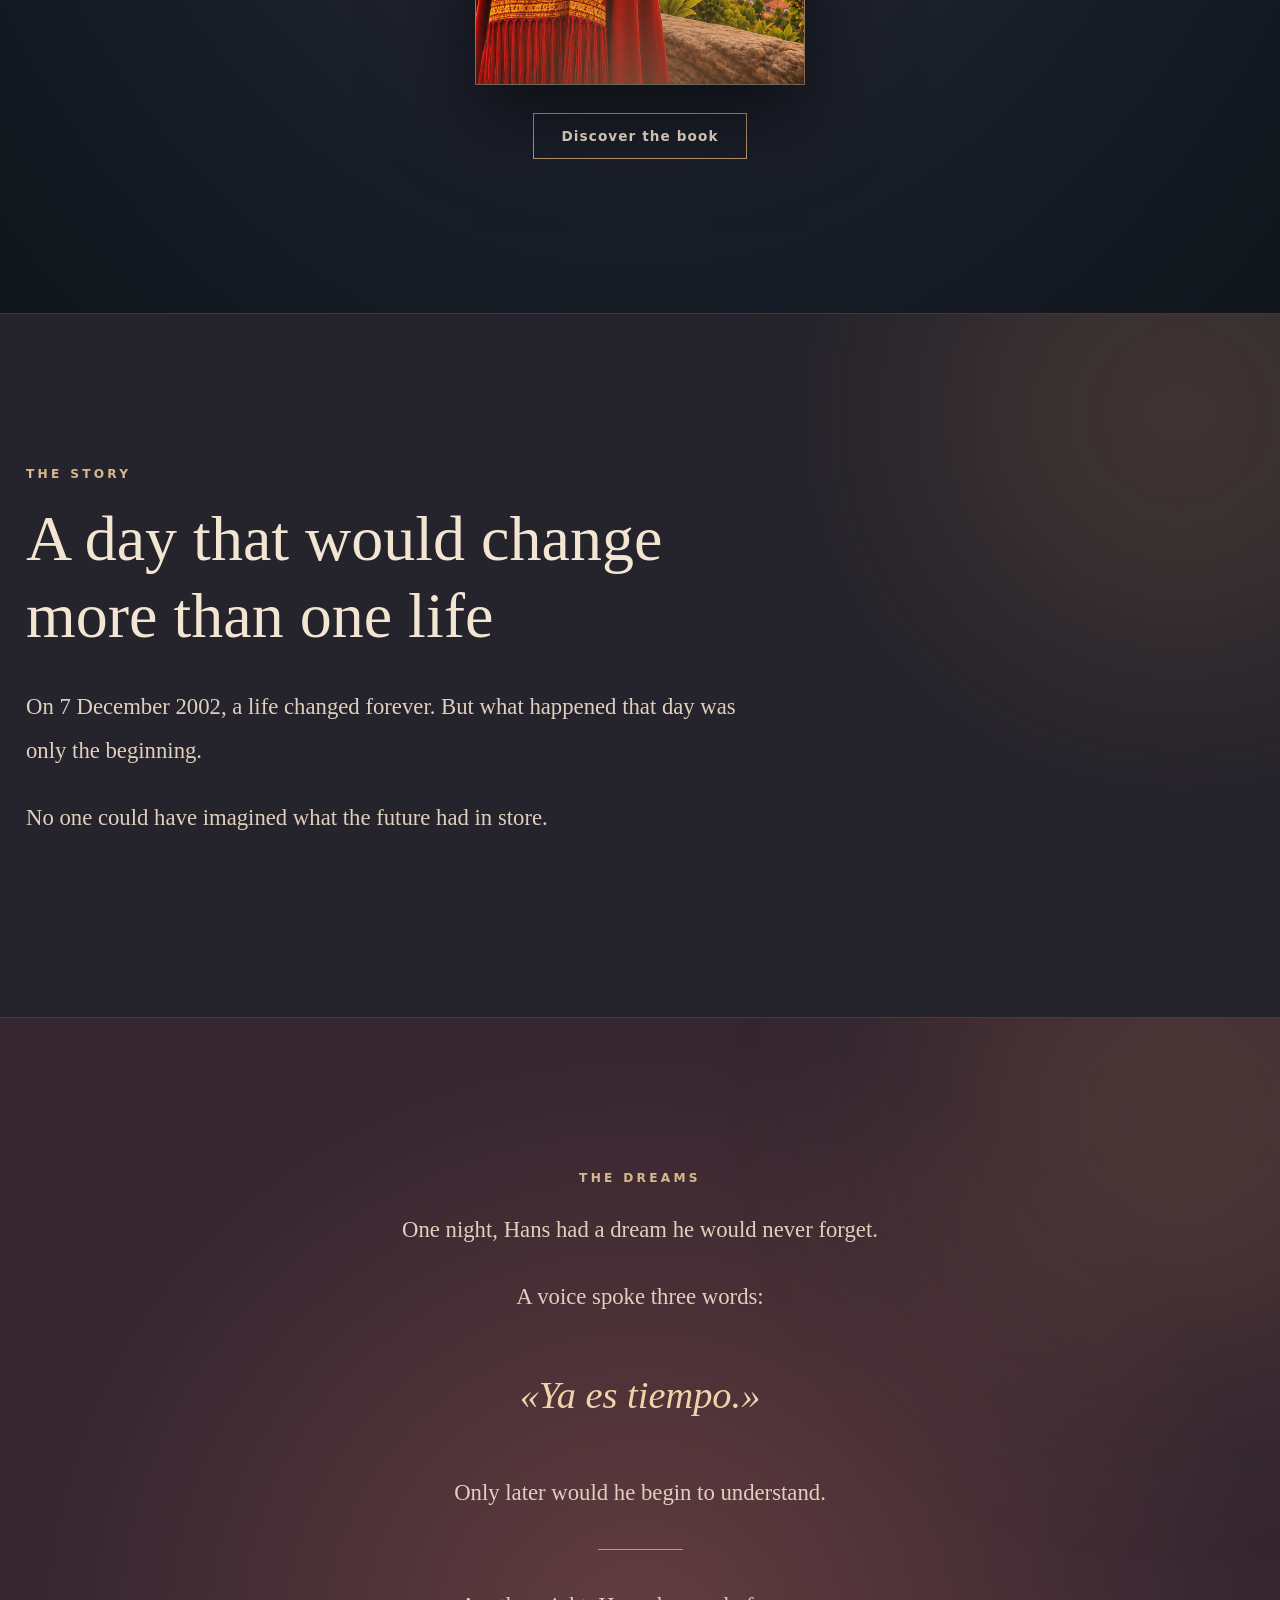
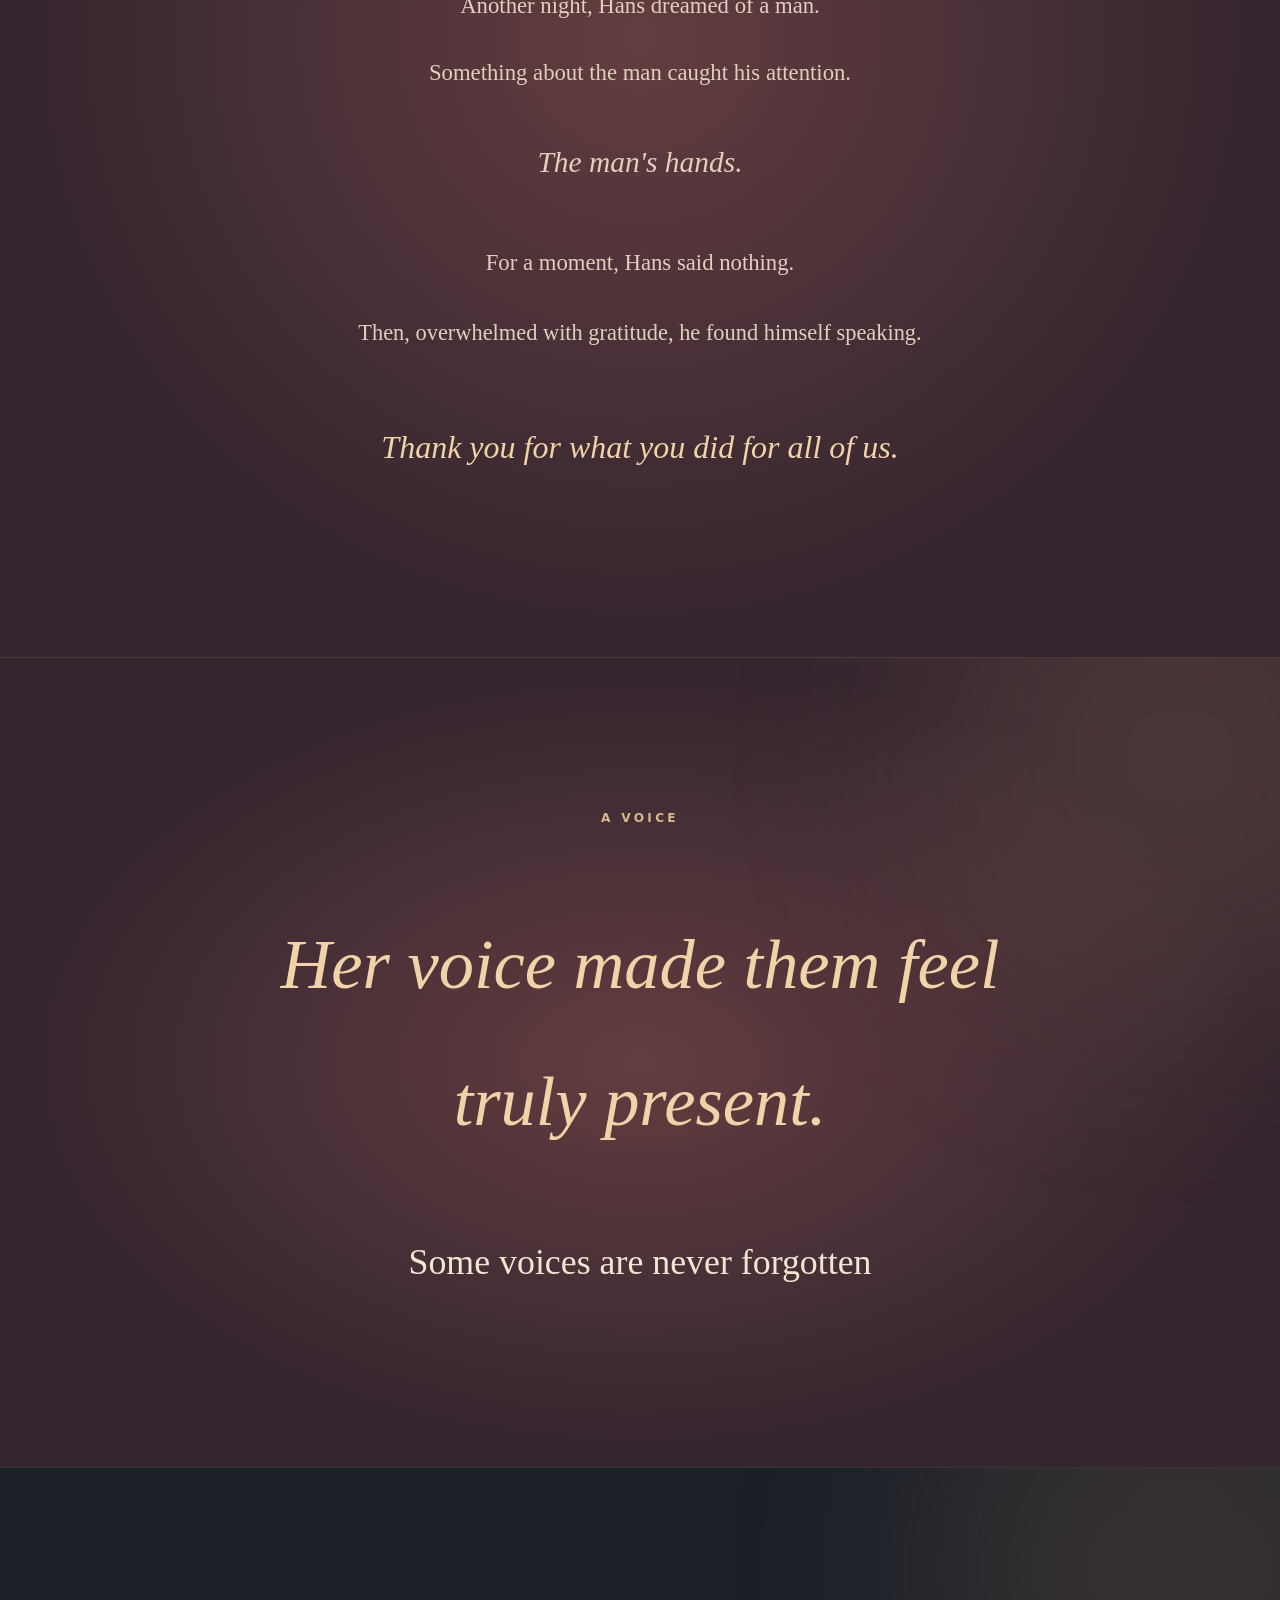
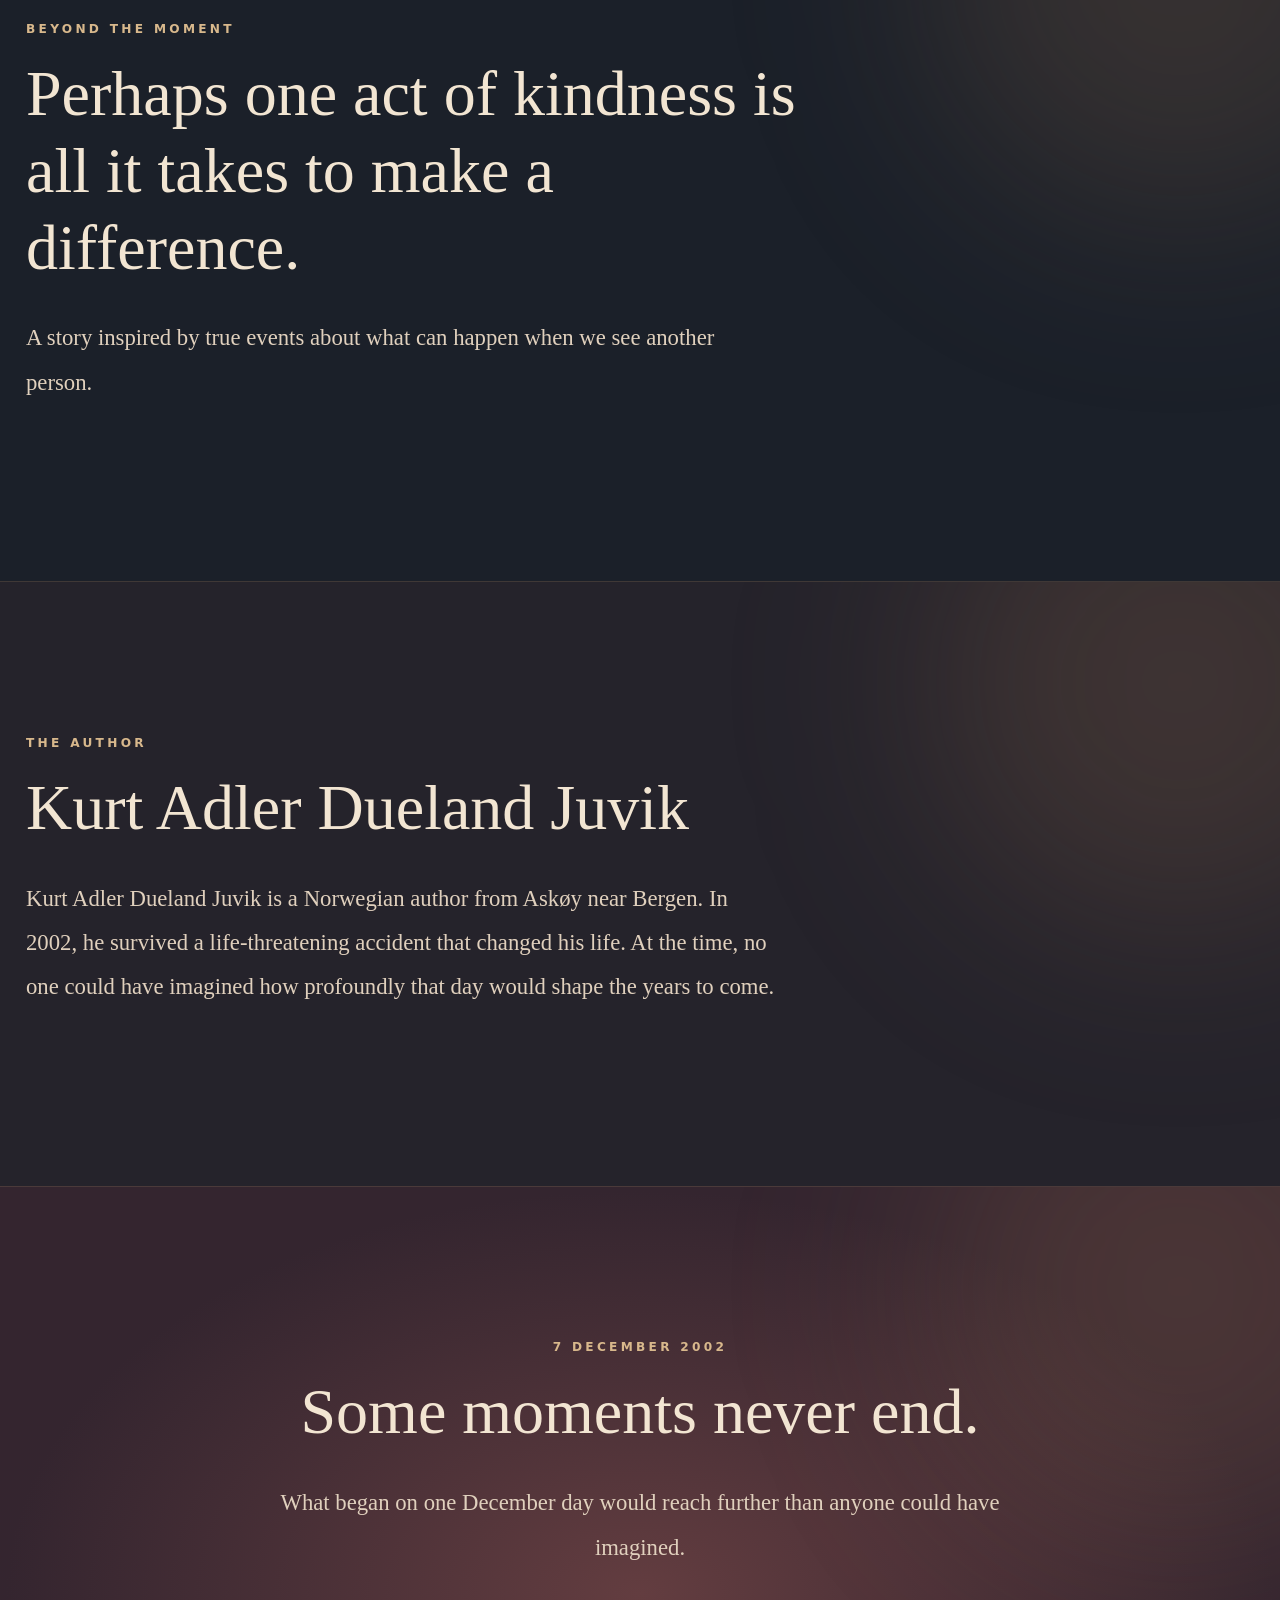
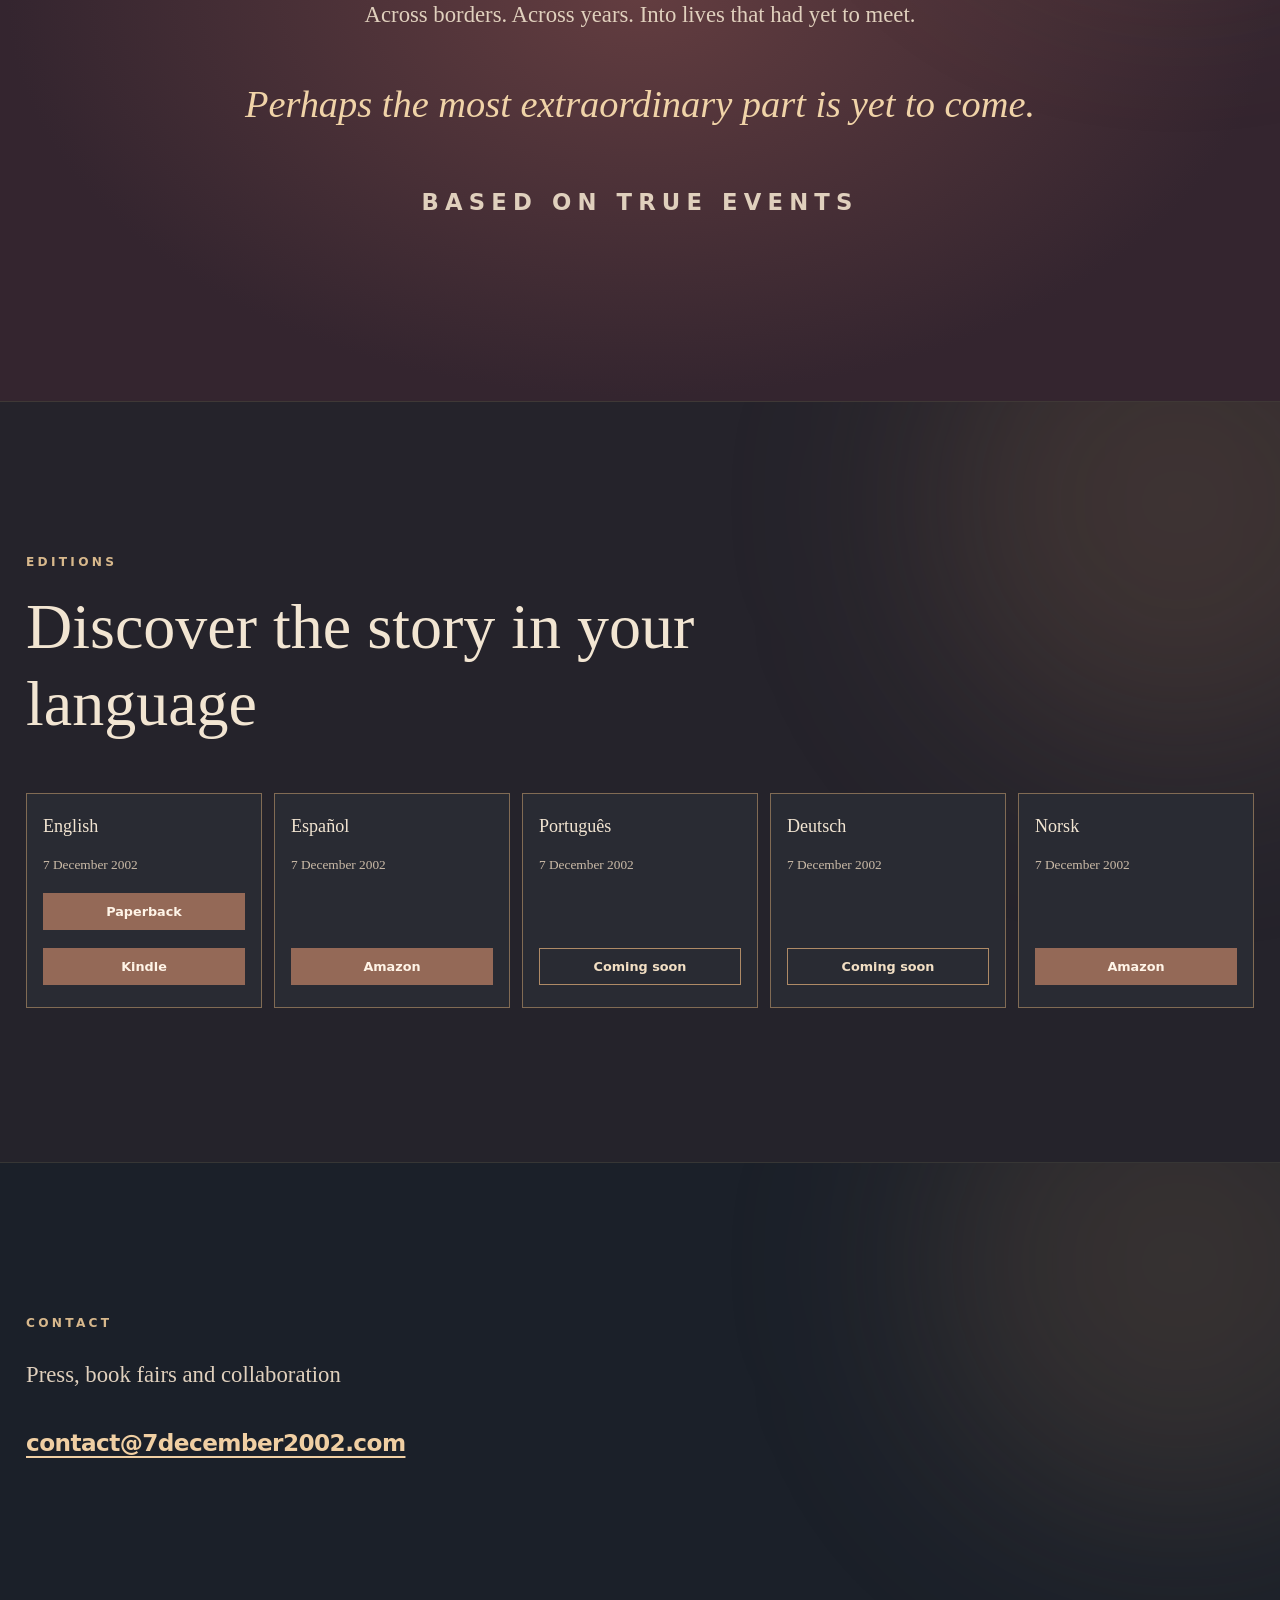
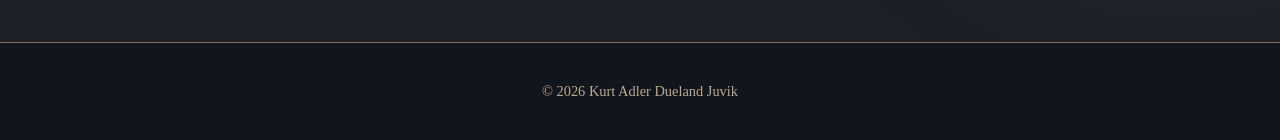
==== commit 0f231df6: "Clarify second dream without implying prior sight of man in all five languages" ====
--- a/cinematic.html
+++ b/cinematic.html
@@ -40,4 +40,4 @@
 .reveal-poster .poster-year{font:400 clamp(3rem,8vw,4.6rem) Georgia,serif;color:#f4c46d;z-index:1}
 .reveal-poster{padding:0;display:block;aspect-ratio:2/3}.reveal-poster img{width:100%;height:100%;object-fit:cover;display:block}.poster-fallback:not([hidden]){display:flex;flex-direction:column;align-items:center;gap:18px;padding:30px 18px}.reveal .action{margin-top:28px}.reveal h2{font-size:clamp(1.85rem,6.4vw,3.4rem);max-width:700px;margin:18px auto 32px;text-wrap:balance}@media(max-width:650px){.reveal{padding:76px 0!important}.reveal h2{font-size:clamp(1.8rem,7vw,2.4rem);line-height:1.22}}
 @media(prefers-reduced-motion:no-preference){.reveal-poster{animation:poster-appear 1s ease both}@keyframes poster-appear{from{opacity:.5;transform:translateY(16px)}to{opacity:1;transform:translateY(0)}}}
- .closing .quote{margin-top:30px}.closing .ey:last-child{margin-top:36px} </style><style>.dreams #dreamsSix{font-style:italic;font-size:clamp(1.4rem,2.3vw,1.9rem);margin-top:1.3em}.dreams #dreamsPause{margin-top:2.2em}.dreams #dreamsSeven{font-size:clamp(1.45rem,2.5vw,2.1rem);margin-top:2.2em;line-height:1.5}</style><style>.dreams #dreamsGratitude{max-width:740px;margin:1.2em auto 0;font-size:clamp(1.1rem,1.8vw,1.4rem);line-height:1.8}</style><style>.chapter .voice-quote-first{font-size:clamp(2.3rem,5.5vw,4.4rem);font-style:italic;color:#f0d3a8}.chapter .voice-title-last{font-size:clamp(1.45rem,2.8vw,2.35rem);font-style:normal;color:#f2e5d2}</style></head><body><header><div class="wrap"><div class="brand" id="brand">7 December 2002</div><nav class="languages" aria-label="Language"><button data-l="en">EN</button><button data-l="es">ES</button><button data-l="pt">PT</button><button data-l="de">DE</button><button data-l="no">NO</button></nav></div></header><main><section class="intro"><div class="wrap"><div class="ey" id="ey">Based on true events</div><h1 id="date">7 December 2002</h1><div class="rule"></div><p id="opening">What if the worst day of your life became the beginning of something extraordinary?</p><a href="#reveal" class="action" id="discover">Discover the story</a></div></section><section class="chapter reveal" id="reveal"><div class="wrap"><div class="ey" id="revealLabel">The book</div><h2 id="revealTitle">One date. A story waiting to be discovered.</h2><div class="reveal-poster"><img src="/cover-web.jpg" alt="7 December 2002 book cover with Jenny overlooking a Colombian valley" loading="lazy" onerror="this.hidden=true;this.nextElementSibling.hidden=false"><div class="poster-fallback" hidden><div class="poster-author">KURT ADLER DUELAND JUVIK</div><div class="poster-title">7 December</div><div class="poster-year">2002</div></div></div><a class="action" href="#editions" id="revealAction">Discover the book</a></div></section><section class="chapter" id="story"><div class="wrap"><div class="ey" id="storyLabel">The story</div><h2 id="storyTitle">A day that would change more than one life</h2><p id="storyText">On 7 December 2002, a life changed forever. But what happened that day was only the beginning.</p><p id="storyMystery">No one could have imagined what the future had in store.</p></div></section><section class="chapter center dreams" id="dreams"><div class="wrap"><div class="ey" id="dreamsLabel">The dreams</div><p id="dreamsOne">One night, Hans had a dream he would never forget.</p><p id="dreamsTwo">A voice spoke three words:</p><p class="quote" lang="es">«Ya es tiempo.»</p><p id="dreamsThree">Only later would he begin to understand.</p><div class="rule"></div><p id="dreamsFour">Another night, Hans dreamed of a man he had seen before.</p><p id="dreamsFive">But this time, something caught his attention.</p><p id="dreamsSix">The man's hands.</p><p id="dreamsPause">For a moment, Hans said nothing.</p><p id="dreamsGratitude">Then, overwhelmed with gratitude, he found himself speaking.</p><p class="quote" id="dreamsSeven">Thank you for what you did for all of us.</p></div></section><section class="chapter center"><div class="wrap"><div class="ey" id="voiceLabel">A voice</div><p class="quote voice-quote-first" id="voiceQuote">Her voice made them feel truly present.</p><h2 class="voice-title-last" id="voiceTitle">Some voices are never forgotten</h2></div></section><section class="chapter"><div class="wrap"><div class="ey" id="meaningLabel">Beyond the moment</div><h2 id="meaningTitle">Perhaps one act of kindness is all it takes to make a difference.</h2><p id="meaningText">A story inspired by true events about what can happen when we see another person.</p></div></section><section class="chapter"><div class="wrap"><div class="ey" id="authorLabel">The author</div><h2>Kurt Adler Dueland Juvik</h2><p id="authorText">Kurt Adler Dueland Juvik is a Norwegian author from Askøy near Bergen. In 2002, he survived a life-threatening accident that changed his life. At the time, no one could have imagined how profoundly that day would shape the years to come.</p></div></section><section class="chapter center closing" id="closing"><div class="wrap"><div class="ey">7 DECEMBER 2002</div><h2 id="closingTitle"></h2><p id="closingOne"></p><p id="closingTwo"></p><p class="quote" id="closingFinal"></p><p class="ey" id="closingTrue"></p></div></section><section class="chapter" id="editions"><div class="wrap"><div class="ey" id="edLabel">Editions</div><h2 id="edTitle">Discover the story in your language.</h2><div class="editions"><div class="edition"><b>English</b><small>7 December 2002</small><a href="https://www.amazon.com/dp/B0HFGLJTKH" target="_blank" rel="noopener">Paperback</a><a href="https://www.amazon.com/dp/B0GDHTZF4P" target="_blank" rel="noopener">Kindle</a></div><div class="edition"><b>Español</b><small>7 December 2002</small><a href="https://www.amazon.com/dp/B0HFTT1THT" target="_blank" rel="noopener">Amazon</a></div><div class="edition"><b>Português</b><small>7 December 2002</small><span>Em breve</span></div><div class="edition"><b>Deutsch</b><small>7 December 2002</small><span>Demnächst</span></div><div class="edition"><b>Norsk</b><small>7 December 2002</small><a href="https://www.amazon.com/dp/B0HGYQ862X" target="_blank" rel="noopener">Amazon</a></div></div></div></section><section class="chapter contact"><div class="wrap"><div class="ey" id="contactLabel">Contact</div><p id="contactText">Press, book fairs and collaboration</p><p><a href="mailto:contact@7december2002.com">contact@7december2002.com</a></p></div></section></main><footer>© 2026 Kurt Adler Dueland Juvik</footer><script>const dreamTranslations={"en":["The dreams","One night, Hans had a dream he would never forget.","A voice spoke three words:","Only later would he begin to understand.","Another night, Hans dreamed of a man he had seen before.","But this time, something caught his attention.","The man's hands.","For a moment, Hans said nothing.","Then, overwhelmed with gratitude, he found himself speaking.","Thank you for what you did for all of us."],"no":["Drømmene","En natt hadde Hans en drøm han aldri skulle glemme.","En stemme sa tre ord:","Først senere skulle han begynne å forstå.","En annen natt drømte Hans om en mann han hadde sett før.","Men denne gangen var det noe som fanget oppmerksomheten hans.","Mannens hender.","Et øyeblikk sa Hans ingenting.","Så, overveldet av takknemlighet, begynte han å snakke.","Takk for det du gjorde for oss alle."],"es":["Los sueños","Una noche, Hans tuvo un sueño que jamás olvidaría.","Una voz pronunció tres palabras:","Solo más tarde empezaría a comprender.","Otra noche, Hans soñó con un hombre al que había visto antes.","Pero esta vez, algo llamó su atención.","Las manos del hombre.","Por un momento, Hans no dijo nada.","Entonces, sobrecogido por la gratitud, las palabras brotaron de sus labios.","Gracias por lo que hiciste por todos nosotros."],"pt":["Os sonhos","Certa noite, Hans teve um sonho que nunca esqueceria.","Uma voz disse três palavras:","Só mais tarde começaria a compreender.","Noutra noite, Hans sonhou com um homem que já tinha visto.","Mas desta vez, algo lhe chamou a atenção.","As mãos do homem.","Por um momento, Hans não disse nada.","Então, tomado pela gratidão, deu por si a falar.","Obrigado por tudo o que fizeste por todos nós."],"de":["Die Träume","Eines Nachts hatte Hans einen Traum, den er nie vergessen würde.","Eine Stimme sagte drei Worte:","Erst später sollte er allmählich verstehen.","In einer anderen Nacht träumte Hans von einem Mann, den er schon einmal gesehen hatte.","Doch diesmal fiel ihm etwas auf.","Die Hände des Mannes.","Einen Augenblick lang sagte Hans nichts.","Dann, von Dankbarkeit überwältigt, begann er wie von selbst zu sprechen.","Danke für das, was du für uns alle getan hast."]};const closingTranslations={"en":["Some moments never end.","What began on one December day would reach further than anyone could have imagined.","Across borders. Across years. Into lives that had yet to meet.","Perhaps the most extraordinary part is yet to come.","Based on true events"],"no":["Noen øyeblikk tar aldri slutt.","Det som startet en desemberdag, skulle få større betydning enn noen kunne forestille seg.","På tvers av landegrenser. Gjennom mange år. Inn i livene til mennesker som ennå ikke hadde møtt hverandre.","Kanskje er det mest bemerkelsesverdige fortsatt i vente.","Basert på virkelige hendelser"],"es":["Hay momentos que nunca terminan.","Lo que comenzó un día de diciembre llegaría mucho más lejos de lo que nadie hubiera imaginado.","A través de fronteras. A través de los años. Hasta las vidas de personas que aún no se habían conocido.","Quizá lo más extraordinario esté aún por llegar.","Basado en hechos reales"],"pt":["Há momentos que nunca acabam.","O que começou num dia de dezembro teria um alcance muito maior do que alguém poderia imaginar.","Através de fronteiras. Ao longo dos anos. Até à vida de pessoas que ainda não se tinham conhecido.","Talvez o mais extraordinário ainda esteja por vir.","Baseado em acontecimentos reais"],"de":["Manche Augenblicke enden nie.","Was an einem Dezembertag begann, sollte weit größere Kreise ziehen, als irgendjemand hätte ahnen können.","Über Grenzen hinweg. Über viele Jahre. Hinein in das Leben von Menschen, die einander noch nicht begegnet waren.","Vielleicht steht das Außergewöhnlichste noch bevor.","Nach wahren Begebenheiten"]};const revealTranslations={"en":["What happened on this day?","The book","One date. A story waiting to be discovered.","Discover the book"],"no":["Hva skjedde denne dagen?","Boken","Én dato. En historie som venter på å bli oppdaget.","Oppdag boken"],"es":["¿Qué ocurrió aquel día?","El libro","Una fecha. Una historia por descubrir.","Descubre el libro"],"pt":["O que aconteceu naquele dia?","O livro","Uma data. Uma história por descobrir.","Descubra o livro"],"de":["Was geschah an diesem Tag?","Das Buch","Ein Datum. Eine Geschichte, die entdeckt werden will.","Entdecke das Buch"]};const translations={en:['Based on true events','7 December 2002','What if the worst day of your life became the beginning of something extraordinary?','Some dates fade from memory. Others remain with us forever.','Discover the story','The story','A day that would change more than one life','On 7 December 2002, a life changed forever. But what happened that day was only the beginning.','No one could have imagined what the future had in store.','A voice','Some voices are never forgotten','Her voice made them feel truly present.','Beyond the moment','Perhaps one act of kindness is all it takes to make a difference.','A story inspired by true events about what can happen when we see another person.','The author','Kurt Adler Dueland Juvik is a Norwegian author from Askøy near Bergen. In 2002, he survived a life-threatening accident that changed his life. At the time, no one could have imagined how profoundly that day would shape the years to come.','Editions','Discover the story in your language','Contact','Some stories deserve to be shared.','Press, book fairs and collaboration'],no:['Basert på virkelige hendelser','7. desember 2002','Hva om den verste dagen i livet ditt ble begynnelsen på noe ekstraordinært?','Noen datoer viskes ut av minnet. Andre blir hos oss for alltid.','Oppdag historien','Historien','En dag som skulle forandre mer enn ett liv','Den 7. desember 2002 ble et liv forandret for alltid. Men det som skjedde den dagen, var bare begynnelsen.','Ingen kunne forestille seg hva fremtiden hadde å by på.','En stemme','Noen stemmer blir aldri glemt','Stemmen hennes fikk dem til å føle seg til stede.','Etter øyeblikket','En handling av omtanke er kanskje det som skal til for å gjøre en forskjell.','En historie basert på virkelige hendelser om hva som kan skje når vi ser et annet menneske.','Forfatteren','Kurt Adler Dueland Juvik er en norsk forfatter fra Askøy utenfor Bergen. I 2002 overlevde han en livstruende ulykke som forandret livet hans. Ingen kunne den gangen ane hvor stor betydning denne dagen skulle få for årene som fulgte.','Utgaver','En historie som begynte med én dato','Kontakt','Noen historier fortjener å bli fortalt.','Presse, bokmesser og samarbeid'],es:['Basado en hechos reales','7 de diciembre de 2002','¿Y si el peor día de tu vida fuera el comienzo de algo extraordinario?','Algunas fechas se desvanecen de la memoria. Otras permanecen con nosotros para siempre.','Descubre la historia','La historia','Un día que cambiaría más de una vida','El 7 de diciembre de 2002, una vida cambió para siempre. Pero lo que ocurrió aquel día fue solo el comienzo.','Nadie podía imaginar lo que depararía el futuro.','Una voz','Hay voces que nunca se olvidan','Su voz les hacía sentir que estaban plenamente presentes.','Más allá del momento','Quizá un acto de bondad sea todo lo que hace falta para marcar la diferencia.','Una historia basada en hechos reales sobre lo que puede suceder cuando vemos a otra persona.','El autor','Kurt Adler Dueland Juvik es un escritor noruego de Askøy, cerca de Bergen. En 2002 sobrevivió a un accidente que puso en peligro su vida y la cambió para siempre. En aquel momento, nadie podía imaginar hasta qué punto aquel día marcaría los años venideros.','Ediciones','Descubre la historia en tu idioma','Contacto','Hay historias que merecen ser compartidas.','Prensa, ferias del libro y colaboración'],pt:['Baseado em acontecimentos reais','7 de dezembro de 2002','E se o pior dia da sua vida fosse o começo de algo extraordinário?','Algumas datas desaparecem da memória. Outras ficam connosco para sempre.','Descubra a história','A história','Um dia que mudaria mais do que uma vida','No dia 7 de dezembro de 2002, uma vida mudou para sempre. Mas o que aconteceu nesse dia foi apenas o começo.','Ninguém podia imaginar o que o futuro reservava.','Uma voz','Há vozes que nunca são esquecidas','A voz dela fazia-os sentir plenamente presentes.','Além do momento','Talvez um gesto de bondade seja tudo o que é preciso para fazer a diferença.','Uma história baseada em acontecimentos reais sobre o que pode acontecer quando vemos outra pessoa.','O autor','Kurt Adler Dueland Juvik é um escritor norueguês de Askøy, perto de Bergen. Em 2002, sobreviveu a um acidente que pôs a sua vida em risco e a mudou para sempre. Na altura, ninguém podia imaginar até que ponto aquele dia marcaria os anos seguintes.','Edições','Descubra a história na sua língua','Contacto','Algumas histórias merecem ser partilhadas.','Imprensa, feiras do livro e colaboração'],de:['Nach wahren Begebenheiten','7. Dezember 2002','Was, wenn der schlimmste Tag deines Lebens der Anfang von etwas Außergewöhnlichem wäre?','Manche Daten verblassen in der Erinnerung. Andere bleiben für immer.','Entdecke die Geschichte','Die Geschichte','Ein Tag, der mehr als ein Leben verändern sollte','Am 7. Dezember 2002 veränderte sich ein Leben für immer. Doch was an diesem Tag geschah, war erst der Anfang.','Niemand konnte sich vorstellen, was die Zukunft bringen würde.','Eine Stimme','Manche Stimmen werden nie vergessen','Ihre Stimme gab ihnen das Gefühl, ganz im Augenblick zu sein.','Über den Augenblick hinaus','Vielleicht braucht es nur eine Geste der Mitmenschlichkeit, um etwas zu bewirken.','Eine Geschichte nach wahren Begebenheiten darüber, was geschehen kann, wenn wir einen anderen Menschen sehen.','Der Autor','Kurt Adler Dueland Juvik ist ein norwegischer Autor von Askøy bei Bergen. Im Jahr 2002 überlebte er einen lebensbedrohlichen Unfall, der sein Leben veränderte. Damals konnte niemand ahnen, wie sehr dieser Tag die kommenden Jahre prägen würde.','Ausgaben','Entdecke die Geschichte in deiner Sprache','Kontakt','Manche Geschichten verdienen es, erzählt zu werden.','Presse, Buchmessen und Zusammenarbeit']};const ids=['ey','date','opening','turn','discover','storyLabel','storyTitle','storyText','storyMystery','voiceLabel','voiceTitle','voiceQuote','meaningLabel','meaningTitle','meaningText','authorLabel','authorText','edLabel','edTitle','contactLabel','contactTitle','contactText'];function choose(l){l=translations[l]?l:'en';['dreamsLabel','dreamsOne','dreamsTwo','dreamsThree','dreamsFour','dreamsFive','dreamsSix','dreamsPause','dreamsGratitude','dreamsSeven'].forEach((id,i)=>document.getElementById(id).textContent=dreamTranslations[l][i]);translations[l].forEach((t,i)=>(document.getElementById(ids[i])||{}).textContent=t);['revealLabel','revealTitle','revealAction'].forEach((id,i)=>document.getElementById(id).textContent=revealTranslations[l][i+1]);['closingTitle','closingOne','closingTwo','closingFinal','closingTrue'].forEach((id,i)=>document.getElementById(id).textContent=closingTranslations[l][i]);document.getElementById('date').textContent=translations[l][1];document.getElementById('brand').textContent=translations[l][1];const editionTitles={en:['7 December 2002','7 December 2002','7 December 2002','7 December 2002','7 December 2002'],no:['7 December 2002','7 December 2002','7 December 2002','7 December 2002','7. desember 2002'],es:['7 December 2002','7 de diciembre de 2002','7 December 2002','7 December 2002','7 December 2002'],pt:['7 December 2002','7 December 2002','7 de dezembro de 2002','7 December 2002','7 December 2002'],de:['7 December 2002','7 December 2002','7 December 2002','7. Dezember 2002','7 December 2002']};document.querySelectorAll('.edition small').forEach((el,i)=>{el.textContent=editionTitles[l][i]});const editionLabels={en:['Paperback','Kindle','Amazon','Coming soon','Coming soon','Amazon'],no:['Pocketbok','Kindle','Amazon','Kommer snart','Kommer snart','Amazon'],es:['Tapa blanda','Kindle','Amazon','Próximamente','Próximamente','Amazon'],pt:['Livro impresso','Kindle','Amazon','Em breve','Em breve','Amazon'],de:['Taschenbuch','Kindle','Amazon','Demnächst','Demnächst','Amazon']};document.querySelectorAll('.edition a,.edition span').forEach((el,i)=>{el.textContent=editionLabels[l][i]});document.documentElement.lang=l==='no'?'nb':l;document.title=translations[l][1]+' | Kurt Adler Dueland Juvik';document.querySelectorAll('[data-l]').forEach(b=>{const active=b.dataset.l===l;b.classList.toggle('active',active);b.setAttribute('aria-pressed',String(active))});history.replaceState(null,'',location.pathname+'?lang='+l+location.hash)}document.querySelectorAll('[data-l]').forEach(b=>b.addEventListener('click',()=>choose(b.dataset.l)));choose(new URLSearchParams(location.search).get('lang')||'en');</script></body></html>+ .closing .quote{margin-top:30px}.closing .ey:last-child{margin-top:36px} </style><style>.dreams #dreamsSix{font-style:italic;font-size:clamp(1.4rem,2.3vw,1.9rem);margin-top:1.3em}.dreams #dreamsPause{margin-top:2.2em}.dreams #dreamsSeven{font-size:clamp(1.45rem,2.5vw,2.1rem);margin-top:2.2em;line-height:1.5}</style><style>.dreams #dreamsGratitude{max-width:740px;margin:1.2em auto 0;font-size:clamp(1.1rem,1.8vw,1.4rem);line-height:1.8}</style><style>.chapter .voice-quote-first{font-size:clamp(2.3rem,5.5vw,4.4rem);font-style:italic;color:#f0d3a8}.chapter .voice-title-last{font-size:clamp(1.45rem,2.8vw,2.35rem);font-style:normal;color:#f2e5d2}</style><script defer src="/_vercel/insights/script.js"></script></head><body><header><div class="wrap"><div class="brand" id="brand">7 December 2002</div><nav class="languages" aria-label="Language"><button data-l="en">EN</button><button data-l="es">ES</button><button data-l="pt">PT</button><button data-l="de">DE</button><button data-l="no">NO</button></nav></div></header><main><section class="intro"><div class="wrap"><div class="ey" id="ey">Based on true events</div><h1 id="date">7 December 2002</h1><div class="rule"></div><p id="opening">What if the worst day of your life became the beginning of something extraordinary?</p><a href="#reveal" class="action" id="discover">Discover the story</a></div></section><section class="chapter reveal" id="reveal"><div class="wrap"><div class="ey" id="revealLabel">The book</div><h2 id="revealTitle">One date. A story waiting to be discovered.</h2><div class="reveal-poster"><img src="/cover-web.jpg" alt="7 December 2002 book cover with Jenny overlooking a Colombian valley" loading="lazy" onerror="this.hidden=true;this.nextElementSibling.hidden=false"><div class="poster-fallback" hidden><div class="poster-author">KURT ADLER DUELAND JUVIK</div><div class="poster-title">7 December</div><div class="poster-year">2002</div></div></div><a class="action" href="#editions" id="revealAction">Discover the book</a></div></section><section class="chapter" id="story"><div class="wrap"><div class="ey" id="storyLabel">The story</div><h2 id="storyTitle">A day that would change more than one life</h2><p id="storyText">On 7 December 2002, a life changed forever. But what happened that day was only the beginning.</p><p id="storyMystery">No one could have imagined what the future had in store.</p></div></section><section class="chapter center dreams" id="dreams"><div class="wrap"><div class="ey" id="dreamsLabel">The dreams</div><p id="dreamsOne">One night, Hans had a dream he would never forget.</p><p id="dreamsTwo">A voice spoke three words:</p><p class="quote" lang="es">«Ya es tiempo.»</p><p id="dreamsThree">Only later would he begin to understand.</p><div class="rule"></div><p id="dreamsFour">Another night, Hans dreamed of a man.</p><p id="dreamsFive">Something about the man caught his attention.</p><p id="dreamsSix">The man's hands.</p><p id="dreamsPause">For a moment, Hans said nothing.</p><p id="dreamsGratitude">Then, overwhelmed with gratitude, he found himself speaking.</p><p class="quote" id="dreamsSeven">Thank you for what you did for all of us.</p></div></section><section class="chapter center"><div class="wrap"><div class="ey" id="voiceLabel">A voice</div><p class="quote voice-quote-first" id="voiceQuote">Her voice made them feel truly present.</p><h2 class="voice-title-last" id="voiceTitle">Some voices are never forgotten</h2></div></section><section class="chapter"><div class="wrap"><div class="ey" id="meaningLabel">Beyond the moment</div><h2 id="meaningTitle">Perhaps one act of kindness is all it takes to make a difference.</h2><p id="meaningText">A story inspired by true events about what can happen when we see another person.</p></div></section><section class="chapter"><div class="wrap"><div class="ey" id="authorLabel">The author</div><h2>Kurt Adler Dueland Juvik</h2><p id="authorText">Kurt Adler Dueland Juvik is a Norwegian author from Askøy near Bergen. In 2002, he survived a life-threatening accident that changed his life. At the time, no one could have imagined how profoundly that day would shape the years to come.</p></div></section><section class="chapter center closing" id="closing"><div class="wrap"><div class="ey">7 DECEMBER 2002</div><h2 id="closingTitle"></h2><p id="closingOne"></p><p id="closingTwo"></p><p class="quote" id="closingFinal"></p><p class="ey" id="closingTrue"></p></div></section><section class="chapter" id="editions"><div class="wrap"><div class="ey" id="edLabel">Editions</div><h2 id="edTitle">Discover the story in your language.</h2><div class="editions"><div class="edition"><b>English</b><small>7 December 2002</small><a href="https://www.amazon.com/dp/B0HFGLJTKH" target="_blank" rel="noopener">Paperback</a><a href="https://www.amazon.com/dp/B0GDHTZF4P" target="_blank" rel="noopener">Kindle</a></div><div class="edition"><b>Español</b><small>7 December 2002</small><a href="https://www.amazon.com/dp/B0HFTT1THT" target="_blank" rel="noopener">Amazon</a></div><div class="edition"><b>Português</b><small>7 December 2002</small><span>Em breve</span></div><div class="edition"><b>Deutsch</b><small>7 December 2002</small><span>Demnächst</span></div><div class="edition"><b>Norsk</b><small>7 December 2002</small><a href="https://www.amazon.com/dp/B0HGYQ862X" target="_blank" rel="noopener">Amazon</a></div></div></div></section><section class="chapter contact"><div class="wrap"><div class="ey" id="contactLabel">Contact</div><p id="contactText">Press, book fairs and collaboration</p><p><a href="mailto:contact@7december2002.com">contact@7december2002.com</a></p></div></section></main><footer>© 2026 Kurt Adler Dueland Juvik</footer><script>const dreamTranslations={"en":["The dreams","One night, Hans had a dream he would never forget.","A voice spoke three words:","Only later would he begin to understand.","Another night, Hans dreamed of a man.","Something about the man caught his attention.","The man's hands.","For a moment, Hans said nothing.","Then, overwhelmed with gratitude, he found himself speaking.","Thank you for what you did for all of us."],"no":["Drømmene","En natt hadde Hans en drøm han aldri skulle glemme.","En stemme sa tre ord:","Først senere skulle han begynne å forstå.","En annen natt drømte Hans om en mann.","Det var noe ved mannen som fanget oppmerksomheten hans.","Mannens hender.","Et øyeblikk sa Hans ingenting.","Så, overveldet av takknemlighet, begynte han å snakke.","Takk for det du gjorde for oss alle."],"es":["Los sueños","Una noche, Hans tuvo un sueño que jamás olvidaría.","Una voz pronunció tres palabras:","Solo más tarde empezaría a comprender.","Otra noche, Hans soñó con un hombre.","Algo en aquel hombre llamó su atención.","Las manos del hombre.","Por un momento, Hans no dijo nada.","Entonces, sobrecogido por la gratitud, las palabras brotaron de sus labios.","Gracias por lo que hiciste por todos nosotros."],"pt":["Os sonhos","Certa noite, Hans teve um sonho que nunca esqueceria.","Uma voz disse três palavras:","Só mais tarde começaria a compreender.","Noutra noite, Hans sonhou com um homem.","Havia algo naquele homem que lhe chamou a atenção.","As mãos do homem.","Por um momento, Hans não disse nada.","Então, tomado pela gratidão, deu por si a falar.","Obrigado por tudo o que fizeste por todos nós."],"de":["Die Träume","Eines Nachts hatte Hans einen Traum, den er nie vergessen würde.","Eine Stimme sagte drei Worte:","Erst später sollte er allmählich verstehen.","In einer anderen Nacht träumte Hans von einem Mann.","Etwas an diesem Mann fiel ihm auf.","Die Hände des Mannes.","Einen Augenblick lang sagte Hans nichts.","Dann, von Dankbarkeit überwältigt, begann er wie von selbst zu sprechen.","Danke für das, was du für uns alle getan hast."]};const closingTranslations={"en":["Some moments never end.","What began on one December day would reach further than anyone could have imagined.","Across borders. Across years. Into lives that had yet to meet.","Perhaps the most extraordinary part is yet to come.","Based on true events"],"no":["Noen øyeblikk tar aldri slutt.","Det som startet en desemberdag, skulle få større betydning enn noen kunne forestille seg.","På tvers av landegrenser. Gjennom mange år. Inn i livene til mennesker som ennå ikke hadde møtt hverandre.","Kanskje er det mest bemerkelsesverdige fortsatt i vente.","Basert på virkelige hendelser"],"es":["Hay momentos que nunca terminan.","Lo que comenzó un día de diciembre llegaría mucho más lejos de lo que nadie hubiera imaginado.","A través de fronteras. A través de los años. Hasta las vidas de personas que aún no se habían conocido.","Quizá lo más extraordinario esté aún por llegar.","Basado en hechos reales"],"pt":["Há momentos que nunca acabam.","O que começou num dia de dezembro teria um alcance muito maior do que alguém poderia imaginar.","Através de fronteiras. Ao longo dos anos. Até à vida de pessoas que ainda não se tinham conhecido.","Talvez o mais extraordinário ainda esteja por vir.","Baseado em acontecimentos reais"],"de":["Manche Augenblicke enden nie.","Was an einem Dezembertag begann, sollte weit größere Kreise ziehen, als irgendjemand hätte ahnen können.","Über Grenzen hinweg. Über viele Jahre. Hinein in das Leben von Menschen, die einander noch nicht begegnet waren.","Vielleicht steht das Außergewöhnlichste noch bevor.","Nach wahren Begebenheiten"]};const revealTranslations={"en":["What happened on this day?","The book","One date. A story waiting to be discovered.","Discover the book"],"no":["Hva skjedde denne dagen?","Boken","Én dato. En historie som venter på å bli oppdaget.","Oppdag boken"],"es":["¿Qué ocurrió aquel día?","El libro","Una fecha. Una historia por descubrir.","Descubre el libro"],"pt":["O que aconteceu naquele dia?","O livro","Uma data. Uma história por descobrir.","Descubra o livro"],"de":["Was geschah an diesem Tag?","Das Buch","Ein Datum. Eine Geschichte, die entdeckt werden will.","Entdecke das Buch"]};const translations={en:['Based on true events','7 December 2002','What if the worst day of your life became the beginning of something extraordinary?','Some dates fade from memory. Others remain with us forever.','Discover the story','The story','A day that would change more than one life','On 7 December 2002, a life changed forever. But what happened that day was only the beginning.','No one could have imagined what the future had in store.','A voice','Some voices are never forgotten','Her voice made them feel truly present.','Beyond the moment','Perhaps one act of kindness is all it takes to make a difference.','A story inspired by true events about what can happen when we see another person.','The author','Kurt Adler Dueland Juvik is a Norwegian author from Askøy near Bergen. In 2002, he survived a life-threatening accident that changed his life. At the time, no one could have imagined how profoundly that day would shape the years to come.','Editions','Discover the story in your language','Contact','Some stories deserve to be shared.','Press, book fairs and collaboration'],no:['Basert på virkelige hendelser','7. desember 2002','Hva om den verste dagen i livet ditt ble begynnelsen på noe ekstraordinært?','Noen datoer viskes ut av minnet. Andre blir hos oss for alltid.','Oppdag historien','Historien','En dag som skulle forandre mer enn ett liv','Den 7. desember 2002 ble et liv forandret for alltid. Men det som skjedde den dagen, var bare begynnelsen.','Ingen kunne forestille seg hva fremtiden hadde å by på.','En stemme','Noen stemmer blir aldri glemt','Stemmen hennes fikk dem til å føle seg til stede.','Etter øyeblikket','En handling av omtanke er kanskje det som skal til for å gjøre en forskjell.','En historie basert på virkelige hendelser om hva som kan skje når vi ser et annet menneske.','Forfatteren','Kurt Adler Dueland Juvik er en norsk forfatter fra Askøy utenfor Bergen. I 2002 overlevde han en livstruende ulykke som forandret livet hans. Ingen kunne den gangen ane hvor stor betydning denne dagen skulle få for årene som fulgte.','Utgaver','En historie som begynte med én dato','Kontakt','Noen historier fortjener å bli fortalt.','Presse, bokmesser og samarbeid'],es:['Basado en hechos reales','7 de diciembre de 2002','¿Y si el peor día de tu vida fuera el comienzo de algo extraordinario?','Algunas fechas se desvanecen de la memoria. Otras permanecen con nosotros para siempre.','Descubre la historia','La historia','Un día que cambiaría más de una vida','El 7 de diciembre de 2002, una vida cambió para siempre. Pero lo que ocurrió aquel día fue solo el comienzo.','Nadie podía imaginar lo que depararía el futuro.','Una voz','Hay voces que nunca se olvidan','Su voz les hacía sentir que estaban plenamente presentes.','Más allá del momento','Quizá un acto de bondad sea todo lo que hace falta para marcar la diferencia.','Una historia basada en hechos reales sobre lo que puede suceder cuando vemos a otra persona.','El autor','Kurt Adler Dueland Juvik es un escritor noruego de Askøy, cerca de Bergen. En 2002 sobrevivió a un accidente que puso en peligro su vida y la cambió para siempre. En aquel momento, nadie podía imaginar hasta qué punto aquel día marcaría los años venideros.','Ediciones','Descubre la historia en tu idioma','Contacto','Hay historias que merecen ser compartidas.','Prensa, ferias del libro y colaboración'],pt:['Baseado em acontecimentos reais','7 de dezembro de 2002','E se o pior dia da sua vida fosse o começo de algo extraordinário?','Algumas datas desaparecem da memória. Outras ficam connosco para sempre.','Descubra a história','A história','Um dia que mudaria mais do que uma vida','No dia 7 de dezembro de 2002, uma vida mudou para sempre. Mas o que aconteceu nesse dia foi apenas o começo.','Ninguém podia imaginar o que o futuro reservava.','Uma voz','Há vozes que nunca são esquecidas','A voz dela fazia-os sentir plenamente presentes.','Além do momento','Talvez um gesto de bondade seja tudo o que é preciso para fazer a diferença.','Uma história baseada em acontecimentos reais sobre o que pode acontecer quando vemos outra pessoa.','O autor','Kurt Adler Dueland Juvik é um escritor norueguês de Askøy, perto de Bergen. Em 2002, sobreviveu a um acidente que pôs a sua vida em risco e a mudou para sempre. Na altura, ninguém podia imaginar até que ponto aquele dia marcaria os anos seguintes.','Edições','Descubra a história na sua língua','Contacto','Algumas histórias merecem ser partilhadas.','Imprensa, feiras do livro e colaboração'],de:['Nach wahren Begebenheiten','7. Dezember 2002','Was, wenn der schlimmste Tag deines Lebens der Anfang von etwas Außergewöhnlichem wäre?','Manche Daten verblassen in der Erinnerung. Andere bleiben für immer.','Entdecke die Geschichte','Die Geschichte','Ein Tag, der mehr als ein Leben verändern sollte','Am 7. Dezember 2002 veränderte sich ein Leben für immer. Doch was an diesem Tag geschah, war erst der Anfang.','Niemand konnte sich vorstellen, was die Zukunft bringen würde.','Eine Stimme','Manche Stimmen werden nie vergessen','Ihre Stimme gab ihnen das Gefühl, ganz im Augenblick zu sein.','Über den Augenblick hinaus','Vielleicht braucht es nur eine Geste der Mitmenschlichkeit, um etwas zu bewirken.','Eine Geschichte nach wahren Begebenheiten darüber, was geschehen kann, wenn wir einen anderen Menschen sehen.','Der Autor','Kurt Adler Dueland Juvik ist ein norwegischer Autor von Askøy bei Bergen. Im Jahr 2002 überlebte er einen lebensbedrohlichen Unfall, der sein Leben veränderte. Damals konnte niemand ahnen, wie sehr dieser Tag die kommenden Jahre prägen würde.','Ausgaben','Entdecke die Geschichte in deiner Sprache','Kontakt','Manche Geschichten verdienen es, erzählt zu werden.','Presse, Buchmessen und Zusammenarbeit']};const ids=['ey','date','opening','turn','discover','storyLabel','storyTitle','storyText','storyMystery','voiceLabel','voiceTitle','voiceQuote','meaningLabel','meaningTitle','meaningText','authorLabel','authorText','edLabel','edTitle','contactLabel','contactTitle','contactText'];function choose(l){l=translations[l]?l:'en';['dreamsLabel','dreamsOne','dreamsTwo','dreamsThree','dreamsFour','dreamsFive','dreamsSix','dreamsPause','dreamsGratitude','dreamsSeven'].forEach((id,i)=>document.getElementById(id).textContent=dreamTranslations[l][i]);translations[l].forEach((t,i)=>(document.getElementById(ids[i])||{}).textContent=t);['revealLabel','revealTitle','revealAction'].forEach((id,i)=>document.getElementById(id).textContent=revealTranslations[l][i+1]);['closingTitle','closingOne','closingTwo','closingFinal','closingTrue'].forEach((id,i)=>document.getElementById(id).textContent=closingTranslations[l][i]);document.getElementById('date').textContent=translations[l][1];document.getElementById('brand').textContent=translations[l][1];const editionTitles={en:['7 December 2002','7 December 2002','7 December 2002','7 December 2002','7 December 2002'],no:['7 December 2002','7 December 2002','7 December 2002','7 December 2002','7. desember 2002'],es:['7 December 2002','7 de diciembre de 2002','7 December 2002','7 December 2002','7 December 2002'],pt:['7 December 2002','7 December 2002','7 de dezembro de 2002','7 December 2002','7 December 2002'],de:['7 December 2002','7 December 2002','7 December 2002','7. Dezember 2002','7 December 2002']};document.querySelectorAll('.edition small').forEach((el,i)=>{el.textContent=editionTitles[l][i]});const editionLabels={en:['Paperback','Kindle','Amazon','Coming soon','Coming soon','Amazon'],no:['Pocketbok','Kindle','Amazon','Kommer snart','Kommer snart','Amazon'],es:['Tapa blanda','Kindle','Amazon','Próximamente','Próximamente','Amazon'],pt:['Livro impresso','Kindle','Amazon','Em breve','Em breve','Amazon'],de:['Taschenbuch','Kindle','Amazon','Demnächst','Demnächst','Amazon']};document.querySelectorAll('.edition a,.edition span').forEach((el,i)=>{el.textContent=editionLabels[l][i]});document.documentElement.lang=l==='no'?'nb':l;document.title=translations[l][1]+' | Kurt Adler Dueland Juvik';document.querySelectorAll('[data-l]').forEach(b=>{const active=b.dataset.l===l;b.classList.toggle('active',active);b.setAttribute('aria-pressed',String(active))});history.replaceState(null,'',location.pathname+'?lang='+l+location.hash)}document.querySelectorAll('[data-l]').forEach(b=>b.addEventListener('click',()=>choose(b.dataset.l)));choose(new URLSearchParams(location.search).get('lang')||'en');</script></body></html>
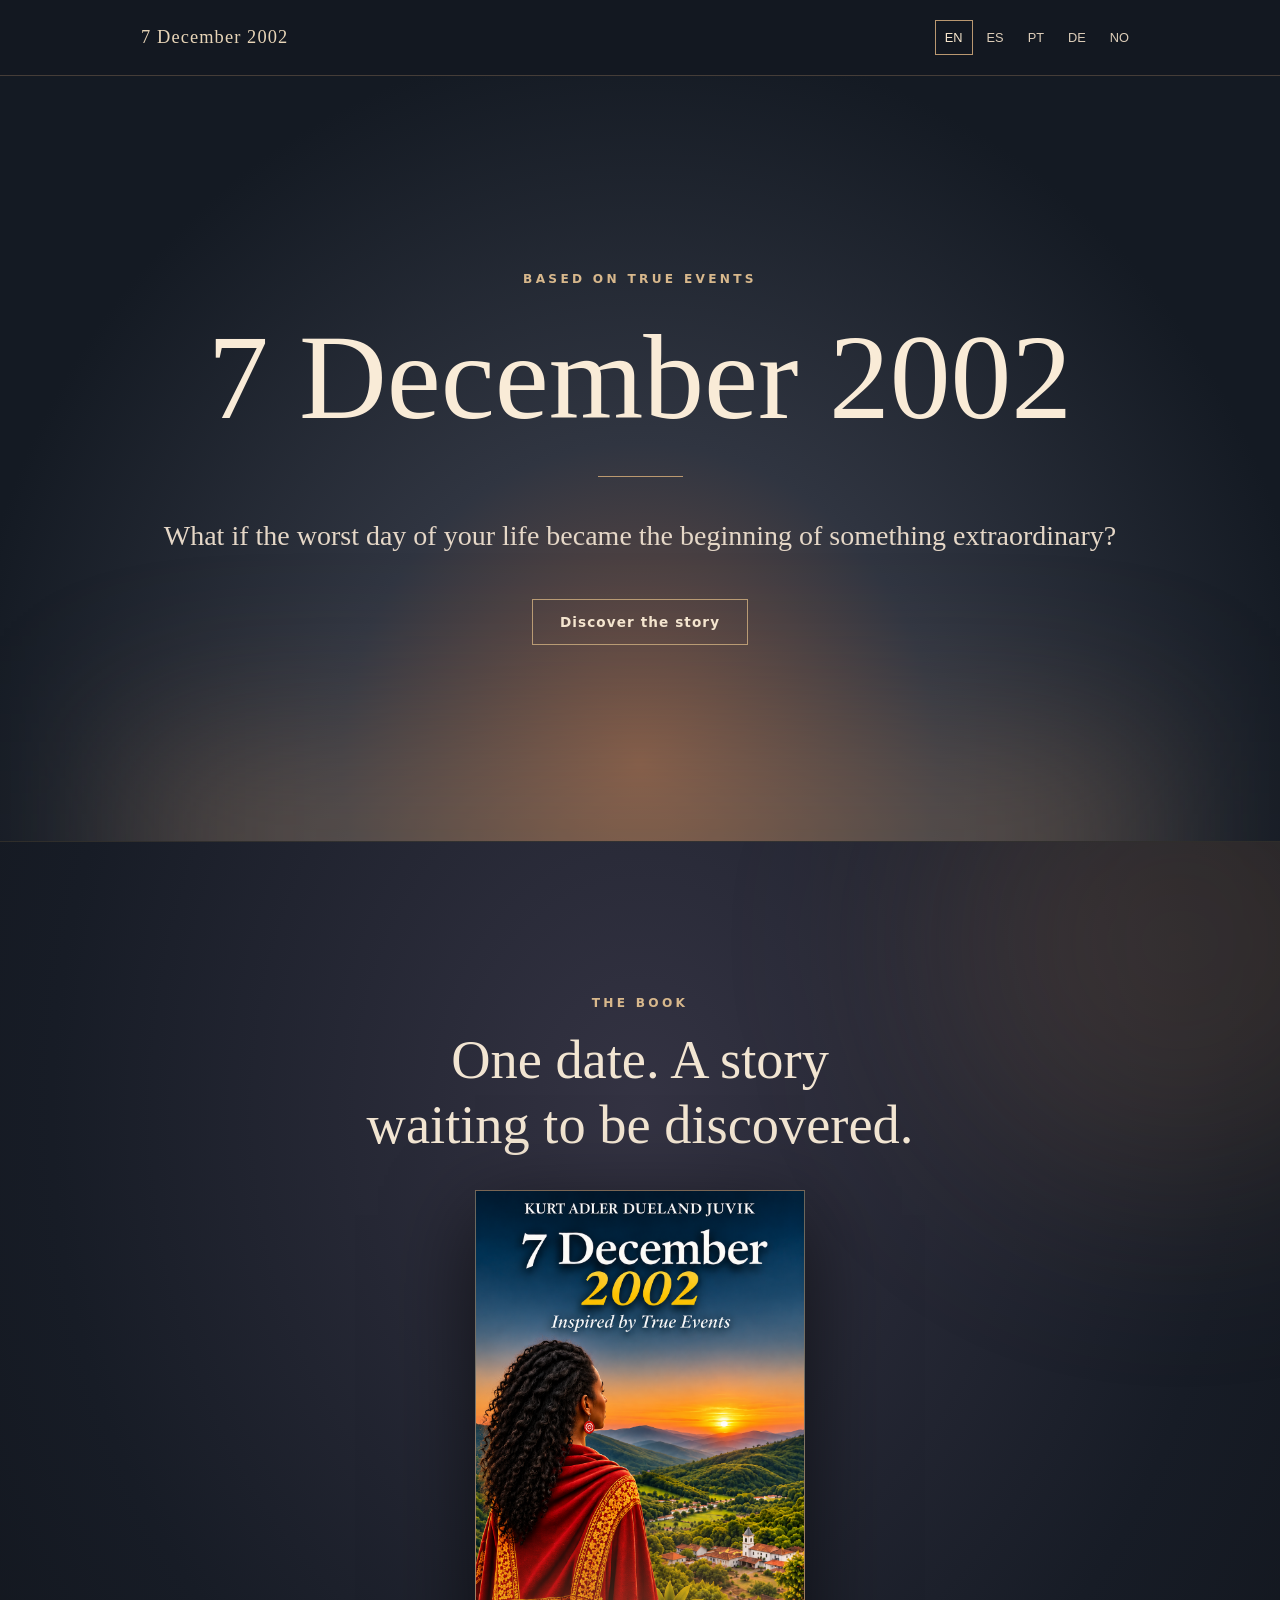
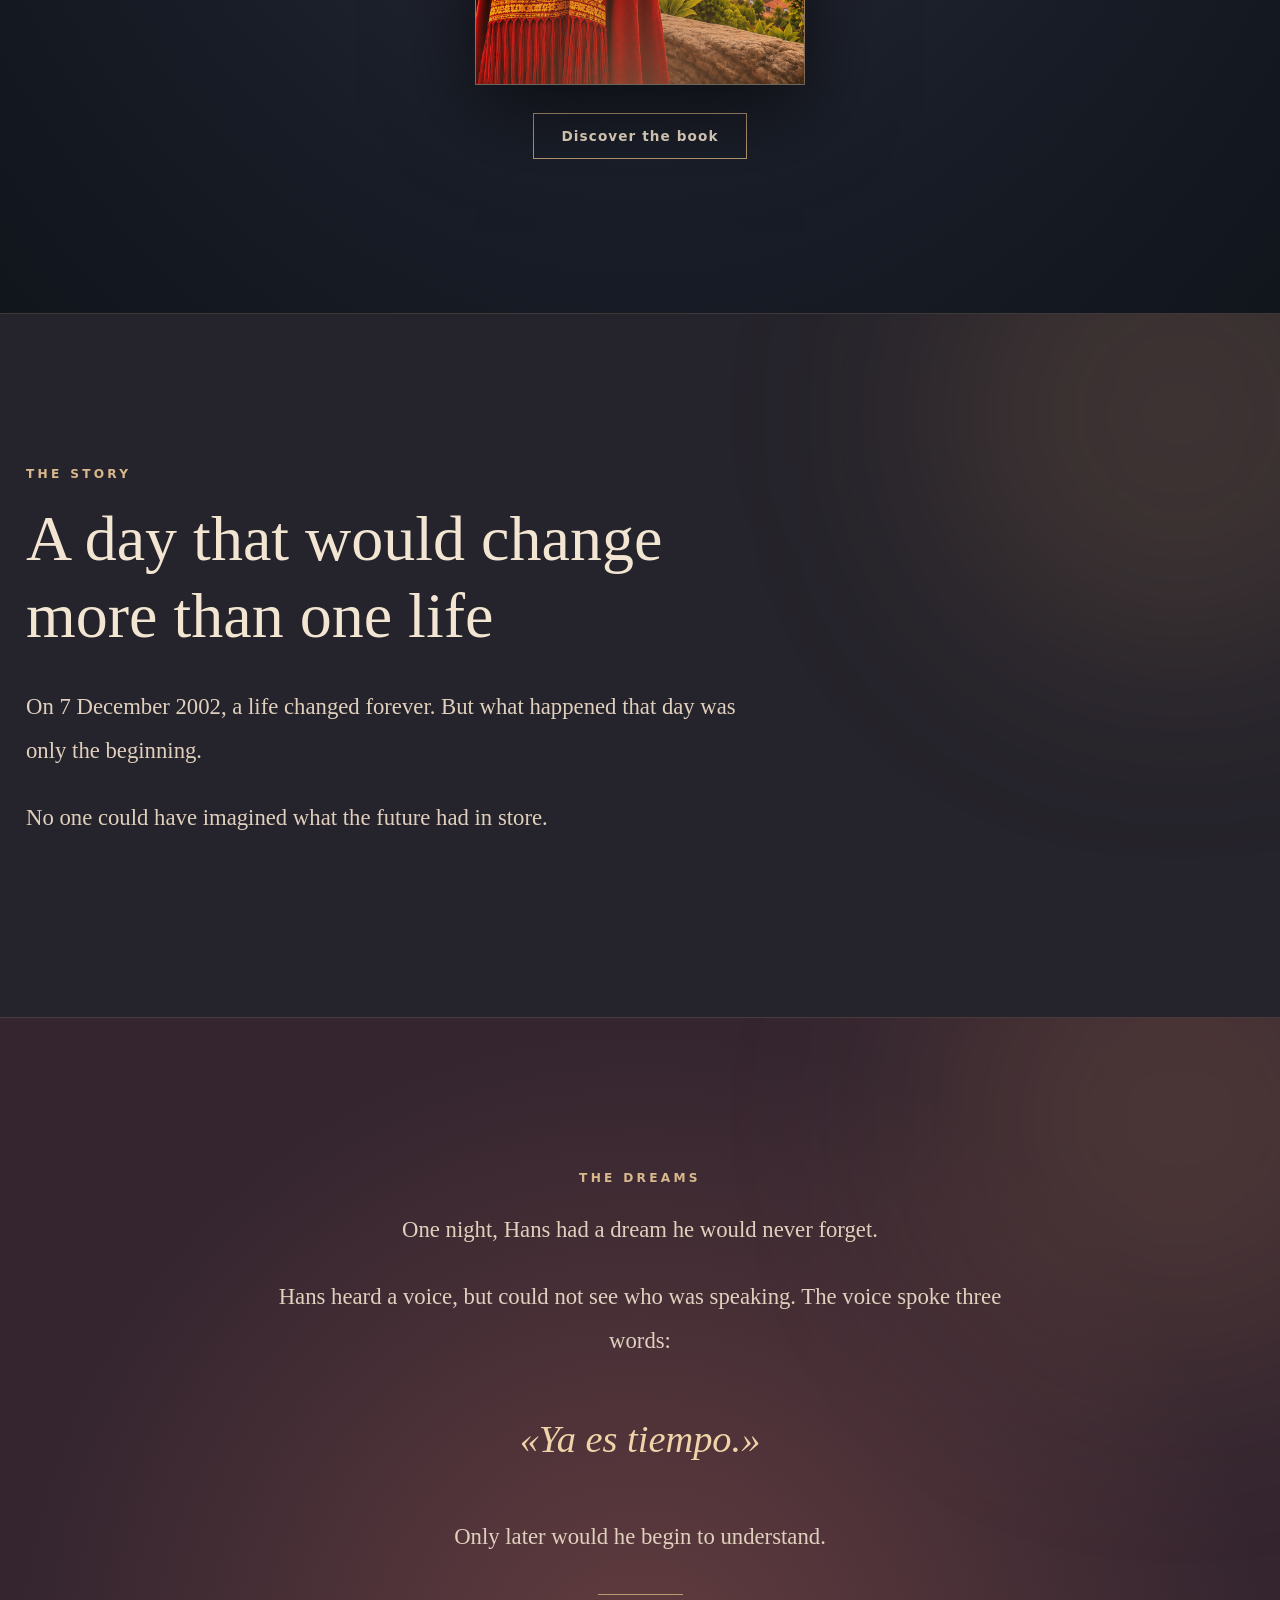
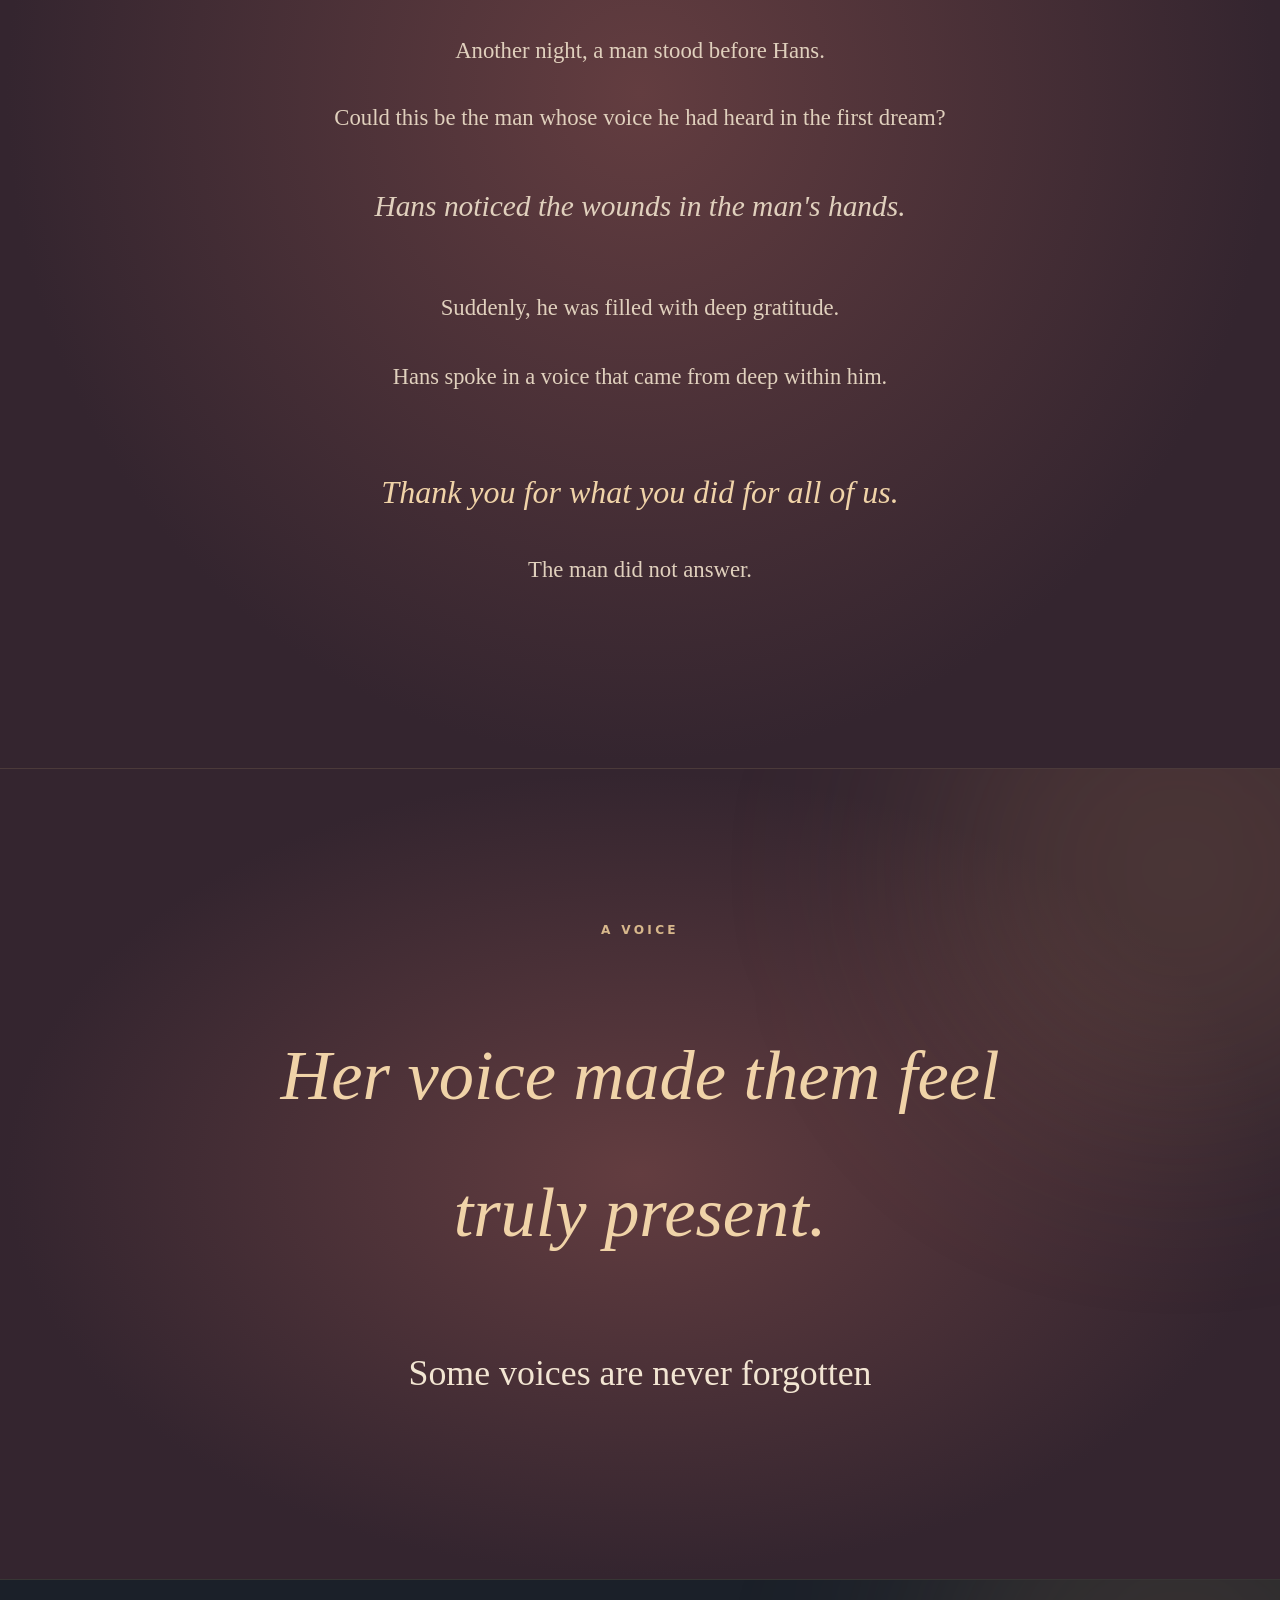
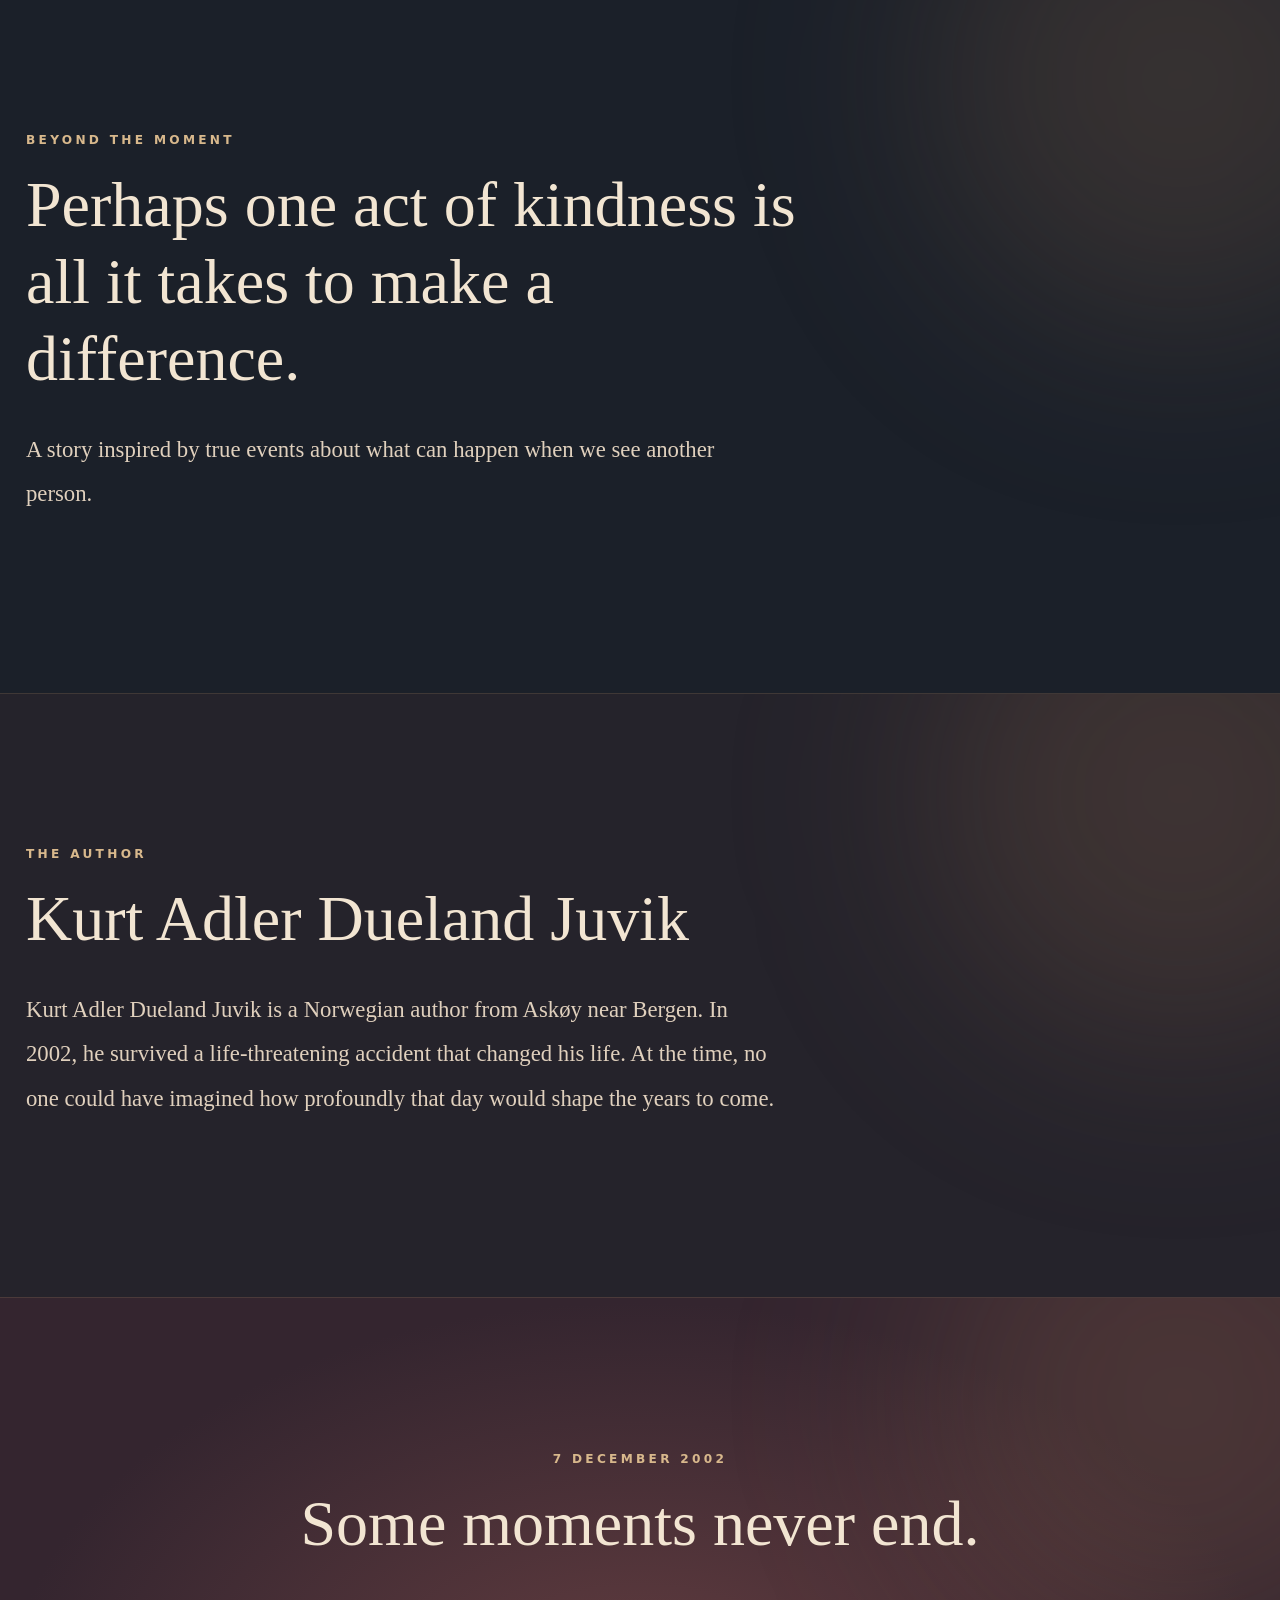
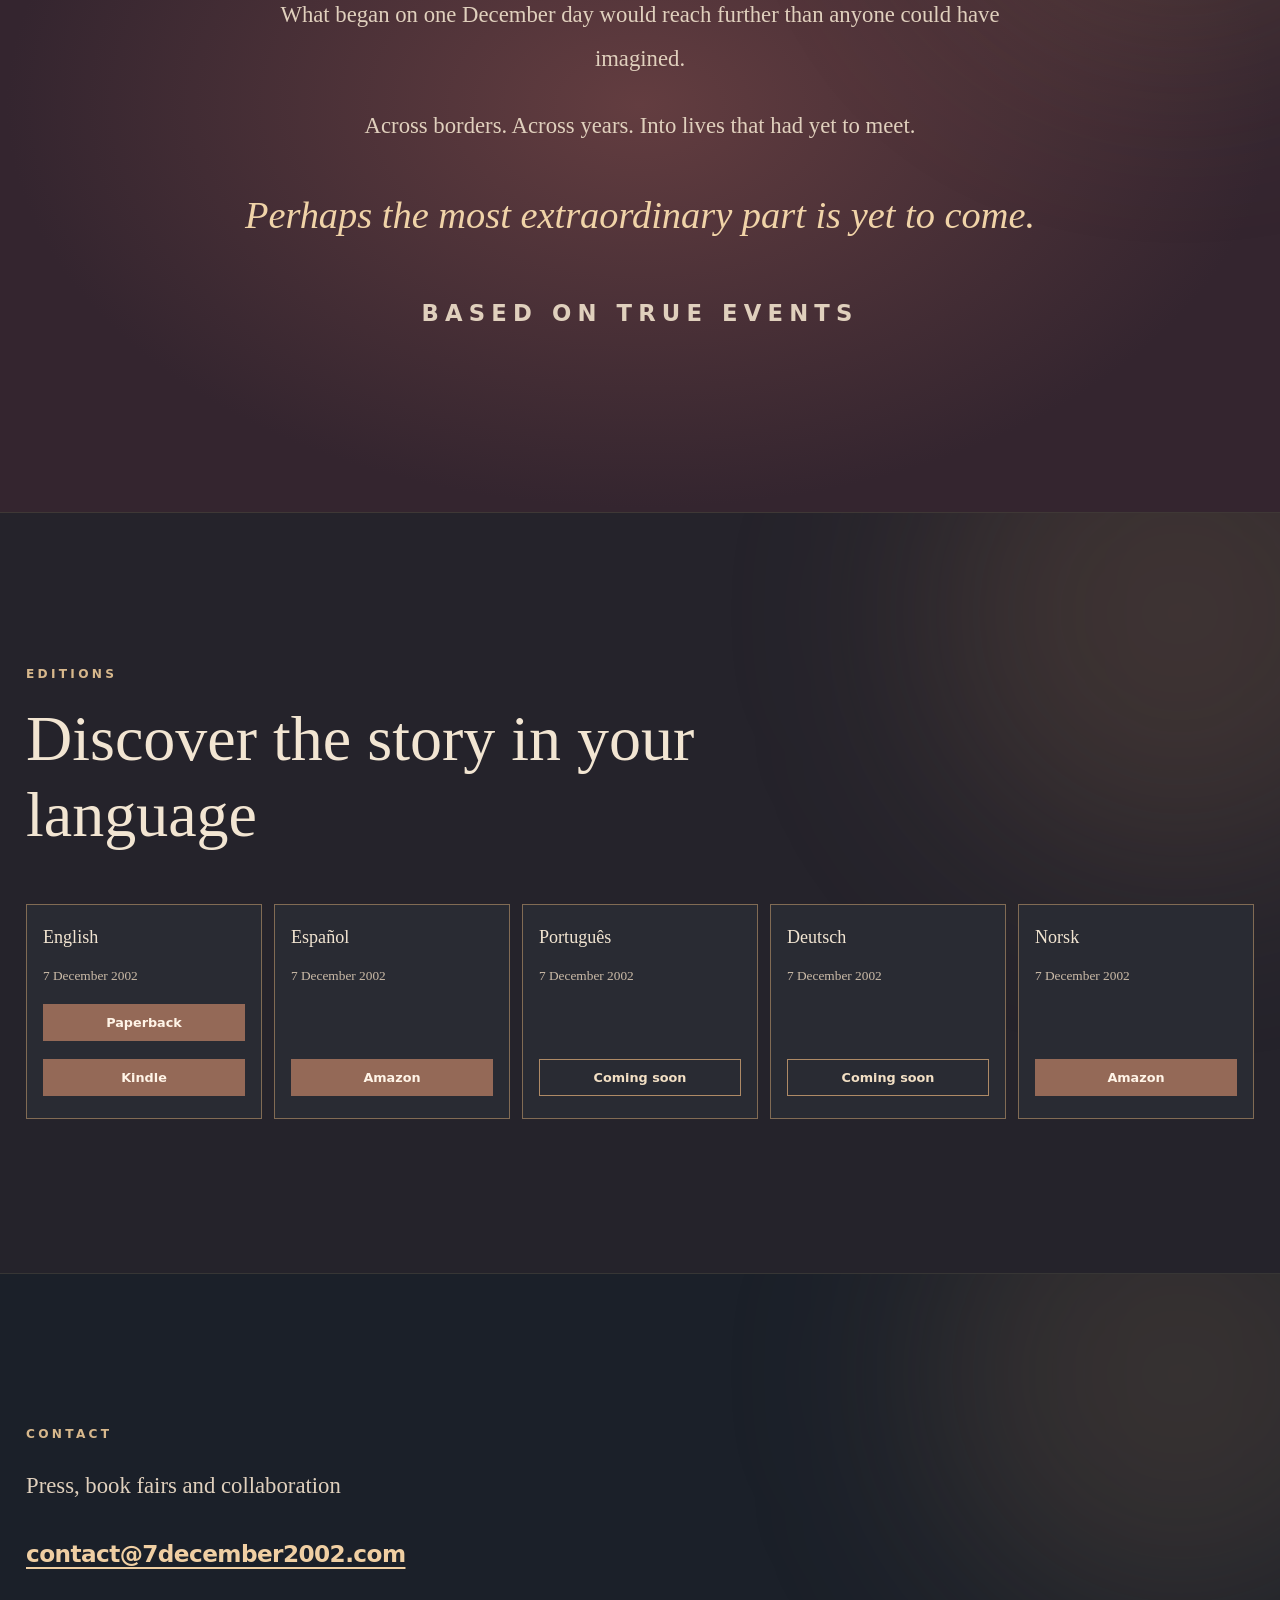
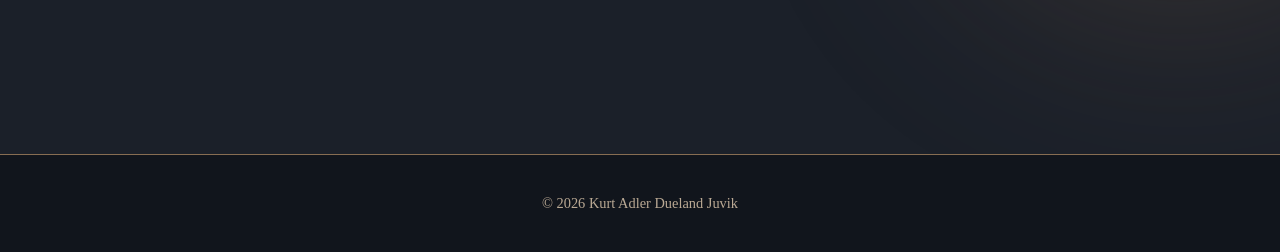
==== commit 243769b9: "Align both dream scenes with approved novel and screenplay in five languages" ====
--- a/cinematic.html
+++ b/cinematic.html
@@ -40,4 +40,4 @@
 .reveal-poster .poster-year{font:400 clamp(3rem,8vw,4.6rem) Georgia,serif;color:#f4c46d;z-index:1}
 .reveal-poster{padding:0;display:block;aspect-ratio:2/3}.reveal-poster img{width:100%;height:100%;object-fit:cover;display:block}.poster-fallback:not([hidden]){display:flex;flex-direction:column;align-items:center;gap:18px;padding:30px 18px}.reveal .action{margin-top:28px}.reveal h2{font-size:clamp(1.85rem,6.4vw,3.4rem);max-width:700px;margin:18px auto 32px;text-wrap:balance}@media(max-width:650px){.reveal{padding:76px 0!important}.reveal h2{font-size:clamp(1.8rem,7vw,2.4rem);line-height:1.22}}
 @media(prefers-reduced-motion:no-preference){.reveal-poster{animation:poster-appear 1s ease both}@keyframes poster-appear{from{opacity:.5;transform:translateY(16px)}to{opacity:1;transform:translateY(0)}}}
- .closing .quote{margin-top:30px}.closing .ey:last-child{margin-top:36px} </style><style>.dreams #dreamsSix{font-style:italic;font-size:clamp(1.4rem,2.3vw,1.9rem);margin-top:1.3em}.dreams #dreamsPause{margin-top:2.2em}.dreams #dreamsSeven{font-size:clamp(1.45rem,2.5vw,2.1rem);margin-top:2.2em;line-height:1.5}</style><style>.dreams #dreamsGratitude{max-width:740px;margin:1.2em auto 0;font-size:clamp(1.1rem,1.8vw,1.4rem);line-height:1.8}</style><style>.chapter .voice-quote-first{font-size:clamp(2.3rem,5.5vw,4.4rem);font-style:italic;color:#f0d3a8}.chapter .voice-title-last{font-size:clamp(1.45rem,2.8vw,2.35rem);font-style:normal;color:#f2e5d2}</style><script defer src="/_vercel/insights/script.js"></script></head><body><header><div class="wrap"><div class="brand" id="brand">7 December 2002</div><nav class="languages" aria-label="Language"><button data-l="en">EN</button><button data-l="es">ES</button><button data-l="pt">PT</button><button data-l="de">DE</button><button data-l="no">NO</button></nav></div></header><main><section class="intro"><div class="wrap"><div class="ey" id="ey">Based on true events</div><h1 id="date">7 December 2002</h1><div class="rule"></div><p id="opening">What if the worst day of your life became the beginning of something extraordinary?</p><a href="#reveal" class="action" id="discover">Discover the story</a></div></section><section class="chapter reveal" id="reveal"><div class="wrap"><div class="ey" id="revealLabel">The book</div><h2 id="revealTitle">One date. A story waiting to be discovered.</h2><div class="reveal-poster"><img src="/cover-web.jpg" alt="7 December 2002 book cover with Jenny overlooking a Colombian valley" loading="lazy" onerror="this.hidden=true;this.nextElementSibling.hidden=false"><div class="poster-fallback" hidden><div class="poster-author">KURT ADLER DUELAND JUVIK</div><div class="poster-title">7 December</div><div class="poster-year">2002</div></div></div><a class="action" href="#editions" id="revealAction">Discover the book</a></div></section><section class="chapter" id="story"><div class="wrap"><div class="ey" id="storyLabel">The story</div><h2 id="storyTitle">A day that would change more than one life</h2><p id="storyText">On 7 December 2002, a life changed forever. But what happened that day was only the beginning.</p><p id="storyMystery">No one could have imagined what the future had in store.</p></div></section><section class="chapter center dreams" id="dreams"><div class="wrap"><div class="ey" id="dreamsLabel">The dreams</div><p id="dreamsOne">One night, Hans had a dream he would never forget.</p><p id="dreamsTwo">A voice spoke three words:</p><p class="quote" lang="es">«Ya es tiempo.»</p><p id="dreamsThree">Only later would he begin to understand.</p><div class="rule"></div><p id="dreamsFour">Another night, Hans dreamed of a man.</p><p id="dreamsFive">Something about the man caught his attention.</p><p id="dreamsSix">The man's hands.</p><p id="dreamsPause">For a moment, Hans said nothing.</p><p id="dreamsGratitude">Then, overwhelmed with gratitude, he found himself speaking.</p><p class="quote" id="dreamsSeven">Thank you for what you did for all of us.</p></div></section><section class="chapter center"><div class="wrap"><div class="ey" id="voiceLabel">A voice</div><p class="quote voice-quote-first" id="voiceQuote">Her voice made them feel truly present.</p><h2 class="voice-title-last" id="voiceTitle">Some voices are never forgotten</h2></div></section><section class="chapter"><div class="wrap"><div class="ey" id="meaningLabel">Beyond the moment</div><h2 id="meaningTitle">Perhaps one act of kindness is all it takes to make a difference.</h2><p id="meaningText">A story inspired by true events about what can happen when we see another person.</p></div></section><section class="chapter"><div class="wrap"><div class="ey" id="authorLabel">The author</div><h2>Kurt Adler Dueland Juvik</h2><p id="authorText">Kurt Adler Dueland Juvik is a Norwegian author from Askøy near Bergen. In 2002, he survived a life-threatening accident that changed his life. At the time, no one could have imagined how profoundly that day would shape the years to come.</p></div></section><section class="chapter center closing" id="closing"><div class="wrap"><div class="ey">7 DECEMBER 2002</div><h2 id="closingTitle"></h2><p id="closingOne"></p><p id="closingTwo"></p><p class="quote" id="closingFinal"></p><p class="ey" id="closingTrue"></p></div></section><section class="chapter" id="editions"><div class="wrap"><div class="ey" id="edLabel">Editions</div><h2 id="edTitle">Discover the story in your language.</h2><div class="editions"><div class="edition"><b>English</b><small>7 December 2002</small><a href="https://www.amazon.com/dp/B0HFGLJTKH" target="_blank" rel="noopener">Paperback</a><a href="https://www.amazon.com/dp/B0GDHTZF4P" target="_blank" rel="noopener">Kindle</a></div><div class="edition"><b>Español</b><small>7 December 2002</small><a href="https://www.amazon.com/dp/B0HFTT1THT" target="_blank" rel="noopener">Amazon</a></div><div class="edition"><b>Português</b><small>7 December 2002</small><span>Em breve</span></div><div class="edition"><b>Deutsch</b><small>7 December 2002</small><span>Demnächst</span></div><div class="edition"><b>Norsk</b><small>7 December 2002</small><a href="https://www.amazon.com/dp/B0HGYQ862X" target="_blank" rel="noopener">Amazon</a></div></div></div></section><section class="chapter contact"><div class="wrap"><div class="ey" id="contactLabel">Contact</div><p id="contactText">Press, book fairs and collaboration</p><p><a href="mailto:contact@7december2002.com">contact@7december2002.com</a></p></div></section></main><footer>© 2026 Kurt Adler Dueland Juvik</footer><script>const dreamTranslations={"en":["The dreams","One night, Hans had a dream he would never forget.","A voice spoke three words:","Only later would he begin to understand.","Another night, Hans dreamed of a man.","Something about the man caught his attention.","The man's hands.","For a moment, Hans said nothing.","Then, overwhelmed with gratitude, he found himself speaking.","Thank you for what you did for all of us."],"no":["Drømmene","En natt hadde Hans en drøm han aldri skulle glemme.","En stemme sa tre ord:","Først senere skulle han begynne å forstå.","En annen natt drømte Hans om en mann.","Det var noe ved mannen som fanget oppmerksomheten hans.","Mannens hender.","Et øyeblikk sa Hans ingenting.","Så, overveldet av takknemlighet, begynte han å snakke.","Takk for det du gjorde for oss alle."],"es":["Los sueños","Una noche, Hans tuvo un sueño que jamás olvidaría.","Una voz pronunció tres palabras:","Solo más tarde empezaría a comprender.","Otra noche, Hans soñó con un hombre.","Algo en aquel hombre llamó su atención.","Las manos del hombre.","Por un momento, Hans no dijo nada.","Entonces, sobrecogido por la gratitud, las palabras brotaron de sus labios.","Gracias por lo que hiciste por todos nosotros."],"pt":["Os sonhos","Certa noite, Hans teve um sonho que nunca esqueceria.","Uma voz disse três palavras:","Só mais tarde começaria a compreender.","Noutra noite, Hans sonhou com um homem.","Havia algo naquele homem que lhe chamou a atenção.","As mãos do homem.","Por um momento, Hans não disse nada.","Então, tomado pela gratidão, deu por si a falar.","Obrigado por tudo o que fizeste por todos nós."],"de":["Die Träume","Eines Nachts hatte Hans einen Traum, den er nie vergessen würde.","Eine Stimme sagte drei Worte:","Erst später sollte er allmählich verstehen.","In einer anderen Nacht träumte Hans von einem Mann.","Etwas an diesem Mann fiel ihm auf.","Die Hände des Mannes.","Einen Augenblick lang sagte Hans nichts.","Dann, von Dankbarkeit überwältigt, begann er wie von selbst zu sprechen.","Danke für das, was du für uns alle getan hast."]};const closingTranslations={"en":["Some moments never end.","What began on one December day would reach further than anyone could have imagined.","Across borders. Across years. Into lives that had yet to meet.","Perhaps the most extraordinary part is yet to come.","Based on true events"],"no":["Noen øyeblikk tar aldri slutt.","Det som startet en desemberdag, skulle få større betydning enn noen kunne forestille seg.","På tvers av landegrenser. Gjennom mange år. Inn i livene til mennesker som ennå ikke hadde møtt hverandre.","Kanskje er det mest bemerkelsesverdige fortsatt i vente.","Basert på virkelige hendelser"],"es":["Hay momentos que nunca terminan.","Lo que comenzó un día de diciembre llegaría mucho más lejos de lo que nadie hubiera imaginado.","A través de fronteras. A través de los años. Hasta las vidas de personas que aún no se habían conocido.","Quizá lo más extraordinario esté aún por llegar.","Basado en hechos reales"],"pt":["Há momentos que nunca acabam.","O que começou num dia de dezembro teria um alcance muito maior do que alguém poderia imaginar.","Através de fronteiras. Ao longo dos anos. Até à vida de pessoas que ainda não se tinham conhecido.","Talvez o mais extraordinário ainda esteja por vir.","Baseado em acontecimentos reais"],"de":["Manche Augenblicke enden nie.","Was an einem Dezembertag begann, sollte weit größere Kreise ziehen, als irgendjemand hätte ahnen können.","Über Grenzen hinweg. Über viele Jahre. Hinein in das Leben von Menschen, die einander noch nicht begegnet waren.","Vielleicht steht das Außergewöhnlichste noch bevor.","Nach wahren Begebenheiten"]};const revealTranslations={"en":["What happened on this day?","The book","One date. A story waiting to be discovered.","Discover the book"],"no":["Hva skjedde denne dagen?","Boken","Én dato. En historie som venter på å bli oppdaget.","Oppdag boken"],"es":["¿Qué ocurrió aquel día?","El libro","Una fecha. Una historia por descubrir.","Descubre el libro"],"pt":["O que aconteceu naquele dia?","O livro","Uma data. Uma história por descobrir.","Descubra o livro"],"de":["Was geschah an diesem Tag?","Das Buch","Ein Datum. Eine Geschichte, die entdeckt werden will.","Entdecke das Buch"]};const translations={en:['Based on true events','7 December 2002','What if the worst day of your life became the beginning of something extraordinary?','Some dates fade from memory. Others remain with us forever.','Discover the story','The story','A day that would change more than one life','On 7 December 2002, a life changed forever. But what happened that day was only the beginning.','No one could have imagined what the future had in store.','A voice','Some voices are never forgotten','Her voice made them feel truly present.','Beyond the moment','Perhaps one act of kindness is all it takes to make a difference.','A story inspired by true events about what can happen when we see another person.','The author','Kurt Adler Dueland Juvik is a Norwegian author from Askøy near Bergen. In 2002, he survived a life-threatening accident that changed his life. At the time, no one could have imagined how profoundly that day would shape the years to come.','Editions','Discover the story in your language','Contact','Some stories deserve to be shared.','Press, book fairs and collaboration'],no:['Basert på virkelige hendelser','7. desember 2002','Hva om den verste dagen i livet ditt ble begynnelsen på noe ekstraordinært?','Noen datoer viskes ut av minnet. Andre blir hos oss for alltid.','Oppdag historien','Historien','En dag som skulle forandre mer enn ett liv','Den 7. desember 2002 ble et liv forandret for alltid. Men det som skjedde den dagen, var bare begynnelsen.','Ingen kunne forestille seg hva fremtiden hadde å by på.','En stemme','Noen stemmer blir aldri glemt','Stemmen hennes fikk dem til å føle seg til stede.','Etter øyeblikket','En handling av omtanke er kanskje det som skal til for å gjøre en forskjell.','En historie basert på virkelige hendelser om hva som kan skje når vi ser et annet menneske.','Forfatteren','Kurt Adler Dueland Juvik er en norsk forfatter fra Askøy utenfor Bergen. I 2002 overlevde han en livstruende ulykke som forandret livet hans. Ingen kunne den gangen ane hvor stor betydning denne dagen skulle få for årene som fulgte.','Utgaver','En historie som begynte med én dato','Kontakt','Noen historier fortjener å bli fortalt.','Presse, bokmesser og samarbeid'],es:['Basado en hechos reales','7 de diciembre de 2002','¿Y si el peor día de tu vida fuera el comienzo de algo extraordinario?','Algunas fechas se desvanecen de la memoria. Otras permanecen con nosotros para siempre.','Descubre la historia','La historia','Un día que cambiaría más de una vida','El 7 de diciembre de 2002, una vida cambió para siempre. Pero lo que ocurrió aquel día fue solo el comienzo.','Nadie podía imaginar lo que depararía el futuro.','Una voz','Hay voces que nunca se olvidan','Su voz les hacía sentir que estaban plenamente presentes.','Más allá del momento','Quizá un acto de bondad sea todo lo que hace falta para marcar la diferencia.','Una historia basada en hechos reales sobre lo que puede suceder cuando vemos a otra persona.','El autor','Kurt Adler Dueland Juvik es un escritor noruego de Askøy, cerca de Bergen. En 2002 sobrevivió a un accidente que puso en peligro su vida y la cambió para siempre. En aquel momento, nadie podía imaginar hasta qué punto aquel día marcaría los años venideros.','Ediciones','Descubre la historia en tu idioma','Contacto','Hay historias que merecen ser compartidas.','Prensa, ferias del libro y colaboración'],pt:['Baseado em acontecimentos reais','7 de dezembro de 2002','E se o pior dia da sua vida fosse o começo de algo extraordinário?','Algumas datas desaparecem da memória. Outras ficam connosco para sempre.','Descubra a história','A história','Um dia que mudaria mais do que uma vida','No dia 7 de dezembro de 2002, uma vida mudou para sempre. Mas o que aconteceu nesse dia foi apenas o começo.','Ninguém podia imaginar o que o futuro reservava.','Uma voz','Há vozes que nunca são esquecidas','A voz dela fazia-os sentir plenamente presentes.','Além do momento','Talvez um gesto de bondade seja tudo o que é preciso para fazer a diferença.','Uma história baseada em acontecimentos reais sobre o que pode acontecer quando vemos outra pessoa.','O autor','Kurt Adler Dueland Juvik é um escritor norueguês de Askøy, perto de Bergen. Em 2002, sobreviveu a um acidente que pôs a sua vida em risco e a mudou para sempre. Na altura, ninguém podia imaginar até que ponto aquele dia marcaria os anos seguintes.','Edições','Descubra a história na sua língua','Contacto','Algumas histórias merecem ser partilhadas.','Imprensa, feiras do livro e colaboração'],de:['Nach wahren Begebenheiten','7. Dezember 2002','Was, wenn der schlimmste Tag deines Lebens der Anfang von etwas Außergewöhnlichem wäre?','Manche Daten verblassen in der Erinnerung. Andere bleiben für immer.','Entdecke die Geschichte','Die Geschichte','Ein Tag, der mehr als ein Leben verändern sollte','Am 7. Dezember 2002 veränderte sich ein Leben für immer. Doch was an diesem Tag geschah, war erst der Anfang.','Niemand konnte sich vorstellen, was die Zukunft bringen würde.','Eine Stimme','Manche Stimmen werden nie vergessen','Ihre Stimme gab ihnen das Gefühl, ganz im Augenblick zu sein.','Über den Augenblick hinaus','Vielleicht braucht es nur eine Geste der Mitmenschlichkeit, um etwas zu bewirken.','Eine Geschichte nach wahren Begebenheiten darüber, was geschehen kann, wenn wir einen anderen Menschen sehen.','Der Autor','Kurt Adler Dueland Juvik ist ein norwegischer Autor von Askøy bei Bergen. Im Jahr 2002 überlebte er einen lebensbedrohlichen Unfall, der sein Leben veränderte. Damals konnte niemand ahnen, wie sehr dieser Tag die kommenden Jahre prägen würde.','Ausgaben','Entdecke die Geschichte in deiner Sprache','Kontakt','Manche Geschichten verdienen es, erzählt zu werden.','Presse, Buchmessen und Zusammenarbeit']};const ids=['ey','date','opening','turn','discover','storyLabel','storyTitle','storyText','storyMystery','voiceLabel','voiceTitle','voiceQuote','meaningLabel','meaningTitle','meaningText','authorLabel','authorText','edLabel','edTitle','contactLabel','contactTitle','contactText'];function choose(l){l=translations[l]?l:'en';['dreamsLabel','dreamsOne','dreamsTwo','dreamsThree','dreamsFour','dreamsFive','dreamsSix','dreamsPause','dreamsGratitude','dreamsSeven'].forEach((id,i)=>document.getElementById(id).textContent=dreamTranslations[l][i]);translations[l].forEach((t,i)=>(document.getElementById(ids[i])||{}).textContent=t);['revealLabel','revealTitle','revealAction'].forEach((id,i)=>document.getElementById(id).textContent=revealTranslations[l][i+1]);['closingTitle','closingOne','closingTwo','closingFinal','closingTrue'].forEach((id,i)=>document.getElementById(id).textContent=closingTranslations[l][i]);document.getElementById('date').textContent=translations[l][1];document.getElementById('brand').textContent=translations[l][1];const editionTitles={en:['7 December 2002','7 December 2002','7 December 2002','7 December 2002','7 December 2002'],no:['7 December 2002','7 December 2002','7 December 2002','7 December 2002','7. desember 2002'],es:['7 December 2002','7 de diciembre de 2002','7 December 2002','7 December 2002','7 December 2002'],pt:['7 December 2002','7 December 2002','7 de dezembro de 2002','7 December 2002','7 December 2002'],de:['7 December 2002','7 December 2002','7 December 2002','7. Dezember 2002','7 December 2002']};document.querySelectorAll('.edition small').forEach((el,i)=>{el.textContent=editionTitles[l][i]});const editionLabels={en:['Paperback','Kindle','Amazon','Coming soon','Coming soon','Amazon'],no:['Pocketbok','Kindle','Amazon','Kommer snart','Kommer snart','Amazon'],es:['Tapa blanda','Kindle','Amazon','Próximamente','Próximamente','Amazon'],pt:['Livro impresso','Kindle','Amazon','Em breve','Em breve','Amazon'],de:['Taschenbuch','Kindle','Amazon','Demnächst','Demnächst','Amazon']};document.querySelectorAll('.edition a,.edition span').forEach((el,i)=>{el.textContent=editionLabels[l][i]});document.documentElement.lang=l==='no'?'nb':l;document.title=translations[l][1]+' | Kurt Adler Dueland Juvik';document.querySelectorAll('[data-l]').forEach(b=>{const active=b.dataset.l===l;b.classList.toggle('active',active);b.setAttribute('aria-pressed',String(active))});history.replaceState(null,'',location.pathname+'?lang='+l+location.hash)}document.querySelectorAll('[data-l]').forEach(b=>b.addEventListener('click',()=>choose(b.dataset.l)));choose(new URLSearchParams(location.search).get('lang')||'en');</script></body></html>+ .closing .quote{margin-top:30px}.closing .ey:last-child{margin-top:36px} </style><style>.dreams #dreamsSix{font-style:italic;font-size:clamp(1.4rem,2.3vw,1.9rem);margin-top:1.3em}.dreams #dreamsPause{margin-top:2.2em}.dreams #dreamsSeven{font-size:clamp(1.45rem,2.5vw,2.1rem);margin-top:2.2em;line-height:1.5}</style><style>.dreams #dreamsGratitude{max-width:740px;margin:1.2em auto 0;font-size:clamp(1.1rem,1.8vw,1.4rem);line-height:1.8}</style><style>.chapter .voice-quote-first{font-size:clamp(2.3rem,5.5vw,4.4rem);font-style:italic;color:#f0d3a8}.chapter .voice-title-last{font-size:clamp(1.45rem,2.8vw,2.35rem);font-style:normal;color:#f2e5d2}</style><script defer src="/_vercel/insights/script.js"></script></head><body><header><div class="wrap"><div class="brand" id="brand">7 December 2002</div><nav class="languages" aria-label="Language"><button data-l="en">EN</button><button data-l="es">ES</button><button data-l="pt">PT</button><button data-l="de">DE</button><button data-l="no">NO</button></nav></div></header><main><section class="intro"><div class="wrap"><div class="ey" id="ey">Based on true events</div><h1 id="date">7 December 2002</h1><div class="rule"></div><p id="opening">What if the worst day of your life became the beginning of something extraordinary?</p><a href="#reveal" class="action" id="discover">Discover the story</a></div></section><section class="chapter reveal" id="reveal"><div class="wrap"><div class="ey" id="revealLabel">The book</div><h2 id="revealTitle">One date. A story waiting to be discovered.</h2><div class="reveal-poster"><img src="/cover-web.jpg" alt="7 December 2002 book cover with Jenny overlooking a Colombian valley" loading="lazy" onerror="this.hidden=true;this.nextElementSibling.hidden=false"><div class="poster-fallback" hidden><div class="poster-author">KURT ADLER DUELAND JUVIK</div><div class="poster-title">7 December</div><div class="poster-year">2002</div></div></div><a class="action" href="#editions" id="revealAction">Discover the book</a></div></section><section class="chapter" id="story"><div class="wrap"><div class="ey" id="storyLabel">The story</div><h2 id="storyTitle">A day that would change more than one life</h2><p id="storyText">On 7 December 2002, a life changed forever. But what happened that day was only the beginning.</p><p id="storyMystery">No one could have imagined what the future had in store.</p></div></section><section class="chapter center dreams" id="dreams"><div class="wrap"><div class="ey" id="dreamsLabel">The dreams</div><p id="dreamsOne">One night, Hans had a dream he would never forget.</p><p id="dreamsTwo">Hans heard a voice, but could not see who was speaking. The voice spoke three words:</p><p class="quote" lang="es">«Ya es tiempo.»</p><p id="dreamsThree">Only later would he begin to understand.</p><div class="rule"></div><p id="dreamsFour">Another night, a man stood before Hans.</p><p id="dreamsFive">Could this be the man whose voice he had heard in the first dream?</p><p id="dreamsSix">Hans noticed the wounds in the man's hands.</p><p id="dreamsPause">Suddenly, he was filled with deep gratitude.</p><p id="dreamsGratitude">Hans spoke in a voice that came from deep within him.</p><p class="quote" id="dreamsSeven">Thank you for what you did for all of us.</p><p id="dreamsEight">The man did not answer.</p></div></section><section class="chapter center"><div class="wrap"><div class="ey" id="voiceLabel">A voice</div><p class="quote voice-quote-first" id="voiceQuote">Her voice made them feel truly present.</p><h2 class="voice-title-last" id="voiceTitle">Some voices are never forgotten</h2></div></section><section class="chapter"><div class="wrap"><div class="ey" id="meaningLabel">Beyond the moment</div><h2 id="meaningTitle">Perhaps one act of kindness is all it takes to make a difference.</h2><p id="meaningText">A story inspired by true events about what can happen when we see another person.</p></div></section><section class="chapter"><div class="wrap"><div class="ey" id="authorLabel">The author</div><h2>Kurt Adler Dueland Juvik</h2><p id="authorText">Kurt Adler Dueland Juvik is a Norwegian author from Askøy near Bergen. In 2002, he survived a life-threatening accident that changed his life. At the time, no one could have imagined how profoundly that day would shape the years to come.</p></div></section><section class="chapter center closing" id="closing"><div class="wrap"><div class="ey">7 DECEMBER 2002</div><h2 id="closingTitle"></h2><p id="closingOne"></p><p id="closingTwo"></p><p class="quote" id="closingFinal"></p><p class="ey" id="closingTrue"></p></div></section><section class="chapter" id="editions"><div class="wrap"><div class="ey" id="edLabel">Editions</div><h2 id="edTitle">Discover the story in your language.</h2><div class="editions"><div class="edition"><b>English</b><small>7 December 2002</small><a href="https://www.amazon.com/dp/B0HFGLJTKH" target="_blank" rel="noopener">Paperback</a><a href="https://www.amazon.com/dp/B0GDHTZF4P" target="_blank" rel="noopener">Kindle</a></div><div class="edition"><b>Español</b><small>7 December 2002</small><a href="https://www.amazon.com/dp/B0HFTT1THT" target="_blank" rel="noopener">Amazon</a></div><div class="edition"><b>Português</b><small>7 December 2002</small><span>Em breve</span></div><div class="edition"><b>Deutsch</b><small>7 December 2002</small><span>Demnächst</span></div><div class="edition"><b>Norsk</b><small>7 December 2002</small><a href="https://www.amazon.com/dp/B0HGYQ862X" target="_blank" rel="noopener">Amazon</a></div></div></div></section><section class="chapter contact"><div class="wrap"><div class="ey" id="contactLabel">Contact</div><p id="contactText">Press, book fairs and collaboration</p><p><a href="mailto:contact@7december2002.com">contact@7december2002.com</a></p></div></section></main><footer>© 2026 Kurt Adler Dueland Juvik</footer><script>const dreamTranslations={"en":["The dreams","One night, Hans had a dream he would never forget.","Hans heard a voice, but could not see who was speaking. The voice spoke three words:","Only later would he begin to understand.","Another night, a man stood before Hans.","Could this be the man whose voice he had heard in the first dream?","Hans noticed the wounds in the man's hands.","Suddenly, he was filled with deep gratitude.","Hans spoke in a voice that came from deep within him.","Thank you for what you did for all of us.","The man did not answer."],"no":["Drømmene","En natt hadde Hans en drøm han aldri skulle glemme.","Hans hørte en stemme, men kunne ikke se hvem som snakket. Stemmen sa tre ord:","Først senere skulle han begynne å forstå.","En annen natt sto en mann foran Hans.","Kunne det være mannen hvis stemme han hadde hørt i den første drømmen?","Hans la merke til sårene i mannens hender.","Plutselig ble han fylt av en dyp takknemlighet.","Hans snakket med en stemme som kom fra dypet av ham.","Takk for det du gjorde for oss alle.","Mannen svarte ikke."],"es":["Los sueños","Una noche, Hans tuvo un sueño que jamás olvidaría.","Hans oyó una voz, pero no pudo ver quién hablaba. La voz pronunció tres palabras:","Solo más tarde empezaría a comprender.","Otra noche, un hombre estaba ante Hans.","¿Podría ser el hombre cuya voz había oído en el primer sueño?","Hans se fijó en las heridas de las manos del hombre.","De pronto, sintió una profunda gratitud.","Hans habló con una voz que brotaba de lo más profundo de su ser.","Gracias por lo que hiciste por todos nosotros.","El hombre no respondió."],"pt":["Os sonhos","Certa noite, Hans teve um sonho que nunca esqueceria.","Hans ouviu uma voz, mas não conseguiu ver quem falava. A voz disse três palavras:","Só mais tarde começaria a compreender.","Noutra noite, um homem estava diante de Hans.","Seria aquele o homem cuja voz ouvira no primeiro sonho?","Hans reparou nas feridas nas mãos do homem.","De repente, sentiu uma profunda gratidão.","Hans falou com uma voz que vinha do mais profundo do seu ser.","Obrigado por tudo o que fizeste por todos nós.","O homem não respondeu."],"de":["Die Träume","Eines Nachts hatte Hans einen Traum, den er nie vergessen würde.","Hans hörte eine Stimme, konnte aber nicht sehen, wer sprach. Die Stimme sagte drei Worte:","Erst später sollte er allmählich verstehen.","In einer anderen Nacht stand ein Mann vor Hans.","Konnte es der Mann sein, dessen Stimme er im ersten Traum gehört hatte?","Hans bemerkte die Wunden an den Händen des Mannes.","Plötzlich erfüllte ihn tiefe Dankbarkeit.","Hans sprach mit einer Stimme, die tief aus seinem Inneren kam.","Danke für das, was du für uns alle getan hast.","Der Mann antwortete nicht."]};const closingTranslations={"en":["Some moments never end.","What began on one December day would reach further than anyone could have imagined.","Across borders. Across years. Into lives that had yet to meet.","Perhaps the most extraordinary part is yet to come.","Based on true events"],"no":["Noen øyeblikk tar aldri slutt.","Det som startet en desemberdag, skulle få større betydning enn noen kunne forestille seg.","På tvers av landegrenser. Gjennom mange år. Inn i livene til mennesker som ennå ikke hadde møtt hverandre.","Kanskje er det mest bemerkelsesverdige fortsatt i vente.","Basert på virkelige hendelser"],"es":["Hay momentos que nunca terminan.","Lo que comenzó un día de diciembre llegaría mucho más lejos de lo que nadie hubiera imaginado.","A través de fronteras. A través de los años. Hasta las vidas de personas que aún no se habían conocido.","Quizá lo más extraordinario esté aún por llegar.","Basado en hechos reales"],"pt":["Há momentos que nunca acabam.","O que começou num dia de dezembro teria um alcance muito maior do que alguém poderia imaginar.","Através de fronteiras. Ao longo dos anos. Até à vida de pessoas que ainda não se tinham conhecido.","Talvez o mais extraordinário ainda esteja por vir.","Baseado em acontecimentos reais"],"de":["Manche Augenblicke enden nie.","Was an einem Dezembertag begann, sollte weit größere Kreise ziehen, als irgendjemand hätte ahnen können.","Über Grenzen hinweg. Über viele Jahre. Hinein in das Leben von Menschen, die einander noch nicht begegnet waren.","Vielleicht steht das Außergewöhnlichste noch bevor.","Nach wahren Begebenheiten"]};const revealTranslations={"en":["What happened on this day?","The book","One date. A story waiting to be discovered.","Discover the book"],"no":["Hva skjedde denne dagen?","Boken","Én dato. En historie som venter på å bli oppdaget.","Oppdag boken"],"es":["¿Qué ocurrió aquel día?","El libro","Una fecha. Una historia por descubrir.","Descubre el libro"],"pt":["O que aconteceu naquele dia?","O livro","Uma data. Uma história por descobrir.","Descubra o livro"],"de":["Was geschah an diesem Tag?","Das Buch","Ein Datum. Eine Geschichte, die entdeckt werden will.","Entdecke das Buch"]};const translations={en:['Based on true events','7 December 2002','What if the worst day of your life became the beginning of something extraordinary?','Some dates fade from memory. Others remain with us forever.','Discover the story','The story','A day that would change more than one life','On 7 December 2002, a life changed forever. But what happened that day was only the beginning.','No one could have imagined what the future had in store.','A voice','Some voices are never forgotten','Her voice made them feel truly present.','Beyond the moment','Perhaps one act of kindness is all it takes to make a difference.','A story inspired by true events about what can happen when we see another person.','The author','Kurt Adler Dueland Juvik is a Norwegian author from Askøy near Bergen. In 2002, he survived a life-threatening accident that changed his life. At the time, no one could have imagined how profoundly that day would shape the years to come.','Editions','Discover the story in your language','Contact','Some stories deserve to be shared.','Press, book fairs and collaboration'],no:['Basert på virkelige hendelser','7. desember 2002','Hva om den verste dagen i livet ditt ble begynnelsen på noe ekstraordinært?','Noen datoer viskes ut av minnet. Andre blir hos oss for alltid.','Oppdag historien','Historien','En dag som skulle forandre mer enn ett liv','Den 7. desember 2002 ble et liv forandret for alltid. Men det som skjedde den dagen, var bare begynnelsen.','Ingen kunne forestille seg hva fremtiden hadde å by på.','En stemme','Noen stemmer blir aldri glemt','Stemmen hennes fikk dem til å føle seg til stede.','Etter øyeblikket','En handling av omtanke er kanskje det som skal til for å gjøre en forskjell.','En historie basert på virkelige hendelser om hva som kan skje når vi ser et annet menneske.','Forfatteren','Kurt Adler Dueland Juvik er en norsk forfatter fra Askøy utenfor Bergen. I 2002 overlevde han en livstruende ulykke som forandret livet hans. Ingen kunne den gangen ane hvor stor betydning denne dagen skulle få for årene som fulgte.','Utgaver','En historie som begynte med én dato','Kontakt','Noen historier fortjener å bli fortalt.','Presse, bokmesser og samarbeid'],es:['Basado en hechos reales','7 de diciembre de 2002','¿Y si el peor día de tu vida fuera el comienzo de algo extraordinario?','Algunas fechas se desvanecen de la memoria. Otras permanecen con nosotros para siempre.','Descubre la historia','La historia','Un día que cambiaría más de una vida','El 7 de diciembre de 2002, una vida cambió para siempre. Pero lo que ocurrió aquel día fue solo el comienzo.','Nadie podía imaginar lo que depararía el futuro.','Una voz','Hay voces que nunca se olvidan','Su voz les hacía sentir que estaban plenamente presentes.','Más allá del momento','Quizá un acto de bondad sea todo lo que hace falta para marcar la diferencia.','Una historia basada en hechos reales sobre lo que puede suceder cuando vemos a otra persona.','El autor','Kurt Adler Dueland Juvik es un escritor noruego de Askøy, cerca de Bergen. En 2002 sobrevivió a un accidente que puso en peligro su vida y la cambió para siempre. En aquel momento, nadie podía imaginar hasta qué punto aquel día marcaría los años venideros.','Ediciones','Descubre la historia en tu idioma','Contacto','Hay historias que merecen ser compartidas.','Prensa, ferias del libro y colaboración'],pt:['Baseado em acontecimentos reais','7 de dezembro de 2002','E se o pior dia da sua vida fosse o começo de algo extraordinário?','Algumas datas desaparecem da memória. Outras ficam connosco para sempre.','Descubra a história','A história','Um dia que mudaria mais do que uma vida','No dia 7 de dezembro de 2002, uma vida mudou para sempre. Mas o que aconteceu nesse dia foi apenas o começo.','Ninguém podia imaginar o que o futuro reservava.','Uma voz','Há vozes que nunca são esquecidas','A voz dela fazia-os sentir plenamente presentes.','Além do momento','Talvez um gesto de bondade seja tudo o que é preciso para fazer a diferença.','Uma história baseada em acontecimentos reais sobre o que pode acontecer quando vemos outra pessoa.','O autor','Kurt Adler Dueland Juvik é um escritor norueguês de Askøy, perto de Bergen. Em 2002, sobreviveu a um acidente que pôs a sua vida em risco e a mudou para sempre. Na altura, ninguém podia imaginar até que ponto aquele dia marcaria os anos seguintes.','Edições','Descubra a história na sua língua','Contacto','Algumas histórias merecem ser partilhadas.','Imprensa, feiras do livro e colaboração'],de:['Nach wahren Begebenheiten','7. Dezember 2002','Was, wenn der schlimmste Tag deines Lebens der Anfang von etwas Außergewöhnlichem wäre?','Manche Daten verblassen in der Erinnerung. Andere bleiben für immer.','Entdecke die Geschichte','Die Geschichte','Ein Tag, der mehr als ein Leben verändern sollte','Am 7. Dezember 2002 veränderte sich ein Leben für immer. Doch was an diesem Tag geschah, war erst der Anfang.','Niemand konnte sich vorstellen, was die Zukunft bringen würde.','Eine Stimme','Manche Stimmen werden nie vergessen','Ihre Stimme gab ihnen das Gefühl, ganz im Augenblick zu sein.','Über den Augenblick hinaus','Vielleicht braucht es nur eine Geste der Mitmenschlichkeit, um etwas zu bewirken.','Eine Geschichte nach wahren Begebenheiten darüber, was geschehen kann, wenn wir einen anderen Menschen sehen.','Der Autor','Kurt Adler Dueland Juvik ist ein norwegischer Autor von Askøy bei Bergen. Im Jahr 2002 überlebte er einen lebensbedrohlichen Unfall, der sein Leben veränderte. Damals konnte niemand ahnen, wie sehr dieser Tag die kommenden Jahre prägen würde.','Ausgaben','Entdecke die Geschichte in deiner Sprache','Kontakt','Manche Geschichten verdienen es, erzählt zu werden.','Presse, Buchmessen und Zusammenarbeit']};const ids=['ey','date','opening','turn','discover','storyLabel','storyTitle','storyText','storyMystery','voiceLabel','voiceTitle','voiceQuote','meaningLabel','meaningTitle','meaningText','authorLabel','authorText','edLabel','edTitle','contactLabel','contactTitle','contactText'];function choose(l){l=translations[l]?l:'en';['dreamsLabel','dreamsOne','dreamsTwo','dreamsThree','dreamsFour','dreamsFive','dreamsSix','dreamsPause','dreamsGratitude','dreamsSeven','dreamsEight'].forEach((id,i)=>document.getElementById(id).textContent=dreamTranslations[l][i]);translations[l].forEach((t,i)=>(document.getElementById(ids[i])||{}).textContent=t);['revealLabel','revealTitle','revealAction'].forEach((id,i)=>document.getElementById(id).textContent=revealTranslations[l][i+1]);['closingTitle','closingOne','closingTwo','closingFinal','closingTrue'].forEach((id,i)=>document.getElementById(id).textContent=closingTranslations[l][i]);document.getElementById('date').textContent=translations[l][1];document.getElementById('brand').textContent=translations[l][1];const editionTitles={en:['7 December 2002','7 December 2002','7 December 2002','7 December 2002','7 December 2002'],no:['7 December 2002','7 December 2002','7 December 2002','7 December 2002','7. desember 2002'],es:['7 December 2002','7 de diciembre de 2002','7 December 2002','7 December 2002','7 December 2002'],pt:['7 December 2002','7 December 2002','7 de dezembro de 2002','7 December 2002','7 December 2002'],de:['7 December 2002','7 December 2002','7 December 2002','7. Dezember 2002','7 December 2002']};document.querySelectorAll('.edition small').forEach((el,i)=>{el.textContent=editionTitles[l][i]});const editionLabels={en:['Paperback','Kindle','Amazon','Coming soon','Coming soon','Amazon'],no:['Pocketbok','Kindle','Amazon','Kommer snart','Kommer snart','Amazon'],es:['Tapa blanda','Kindle','Amazon','Próximamente','Próximamente','Amazon'],pt:['Livro impresso','Kindle','Amazon','Em breve','Em breve','Amazon'],de:['Taschenbuch','Kindle','Amazon','Demnächst','Demnächst','Amazon']};document.querySelectorAll('.edition a,.edition span').forEach((el,i)=>{el.textContent=editionLabels[l][i]});document.documentElement.lang=l==='no'?'nb':l;document.title=translations[l][1]+' | Kurt Adler Dueland Juvik';document.querySelectorAll('[data-l]').forEach(b=>{const active=b.dataset.l===l;b.classList.toggle('active',active);b.setAttribute('aria-pressed',String(active))});history.replaceState(null,'',location.pathname+'?lang='+l+location.hash)}document.querySelectorAll('[data-l]').forEach(b=>b.addEventListener('click',()=>choose(b.dataset.l)));choose(new URLSearchParams(location.search).get('lang')||'en');</script></body></html>
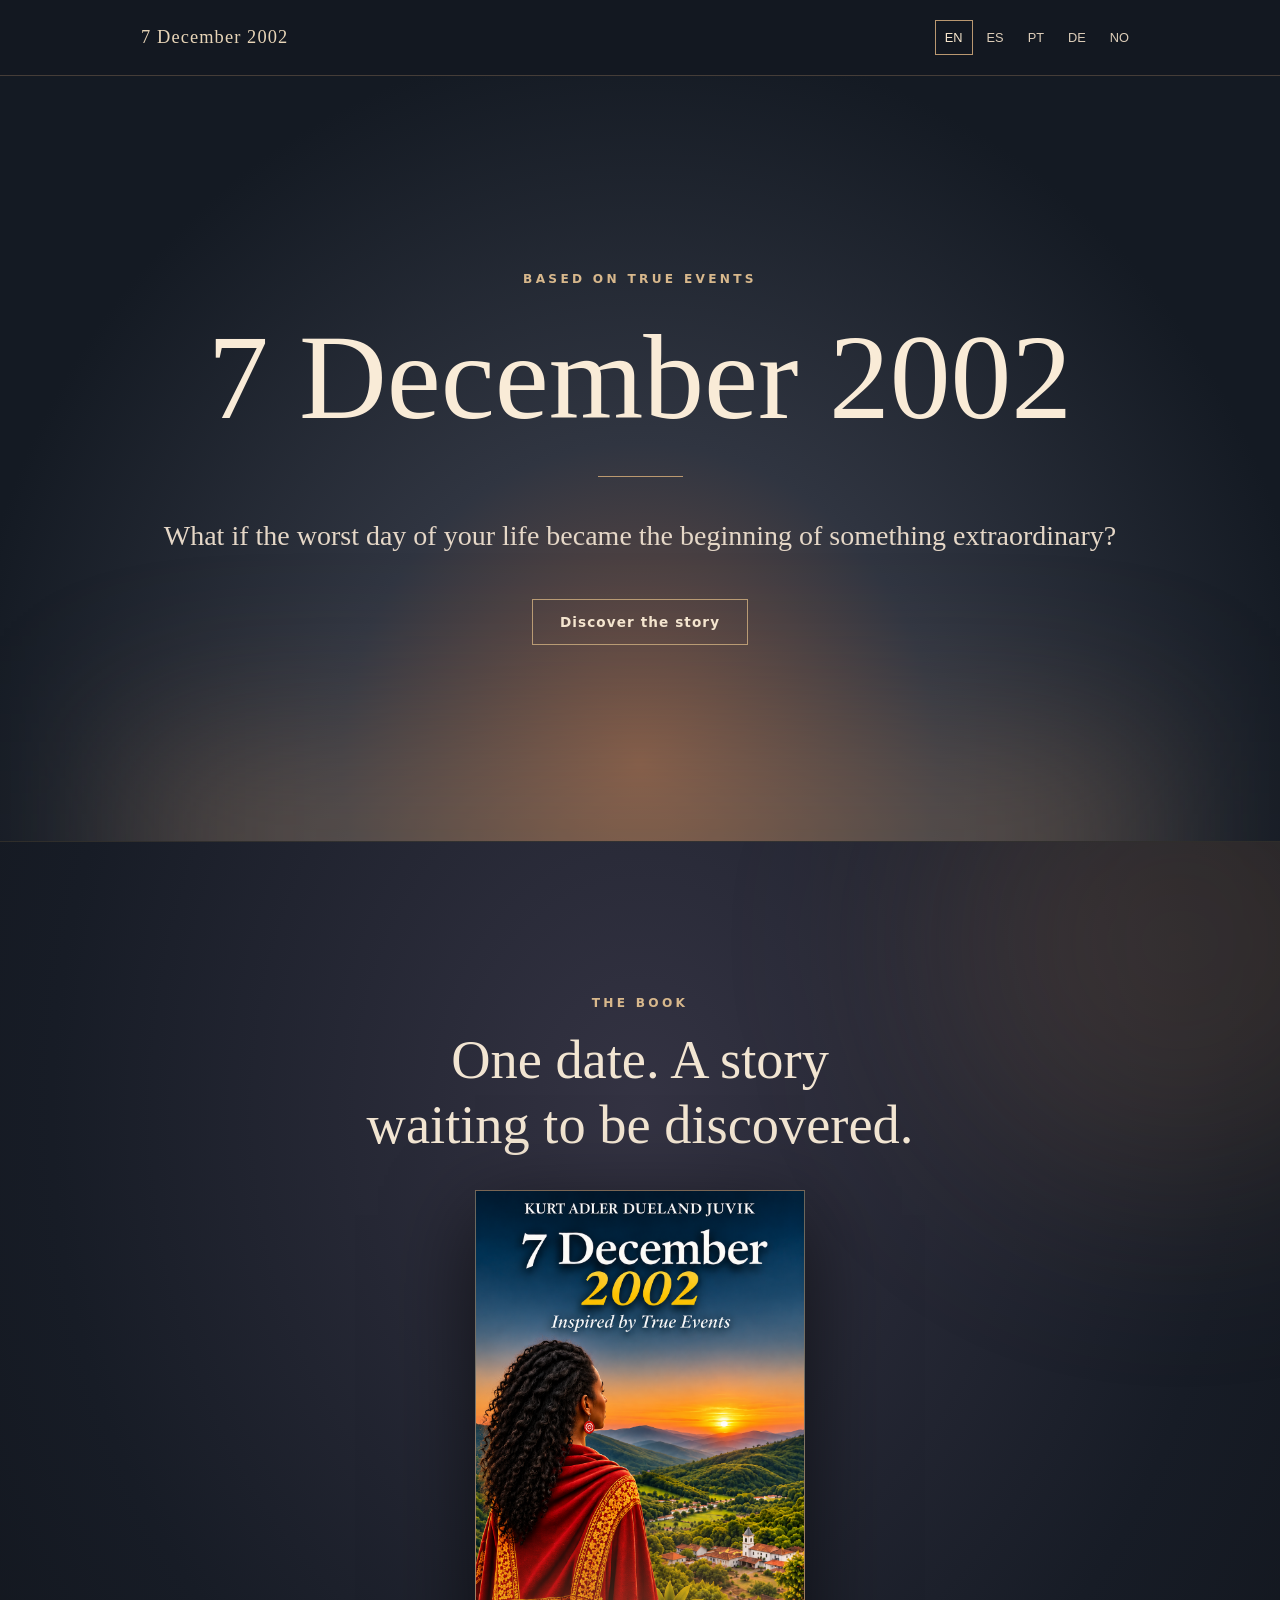
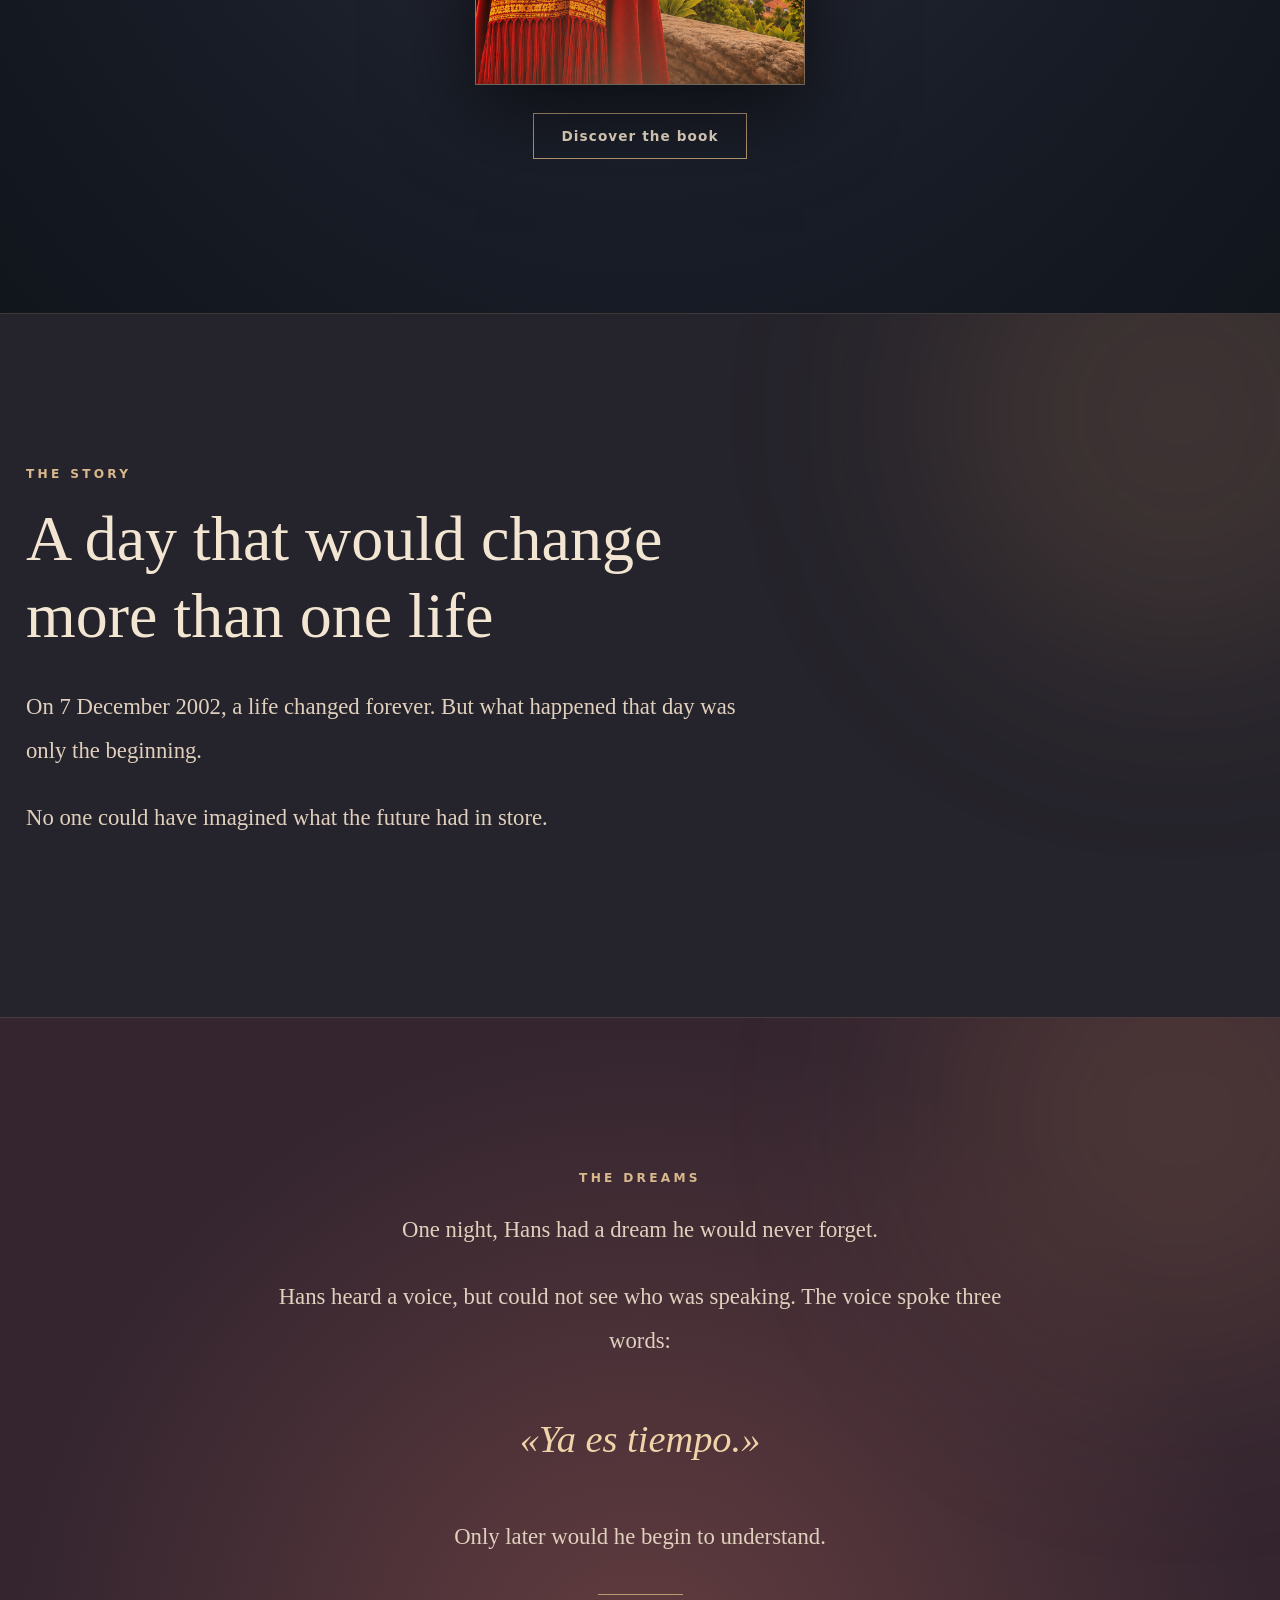
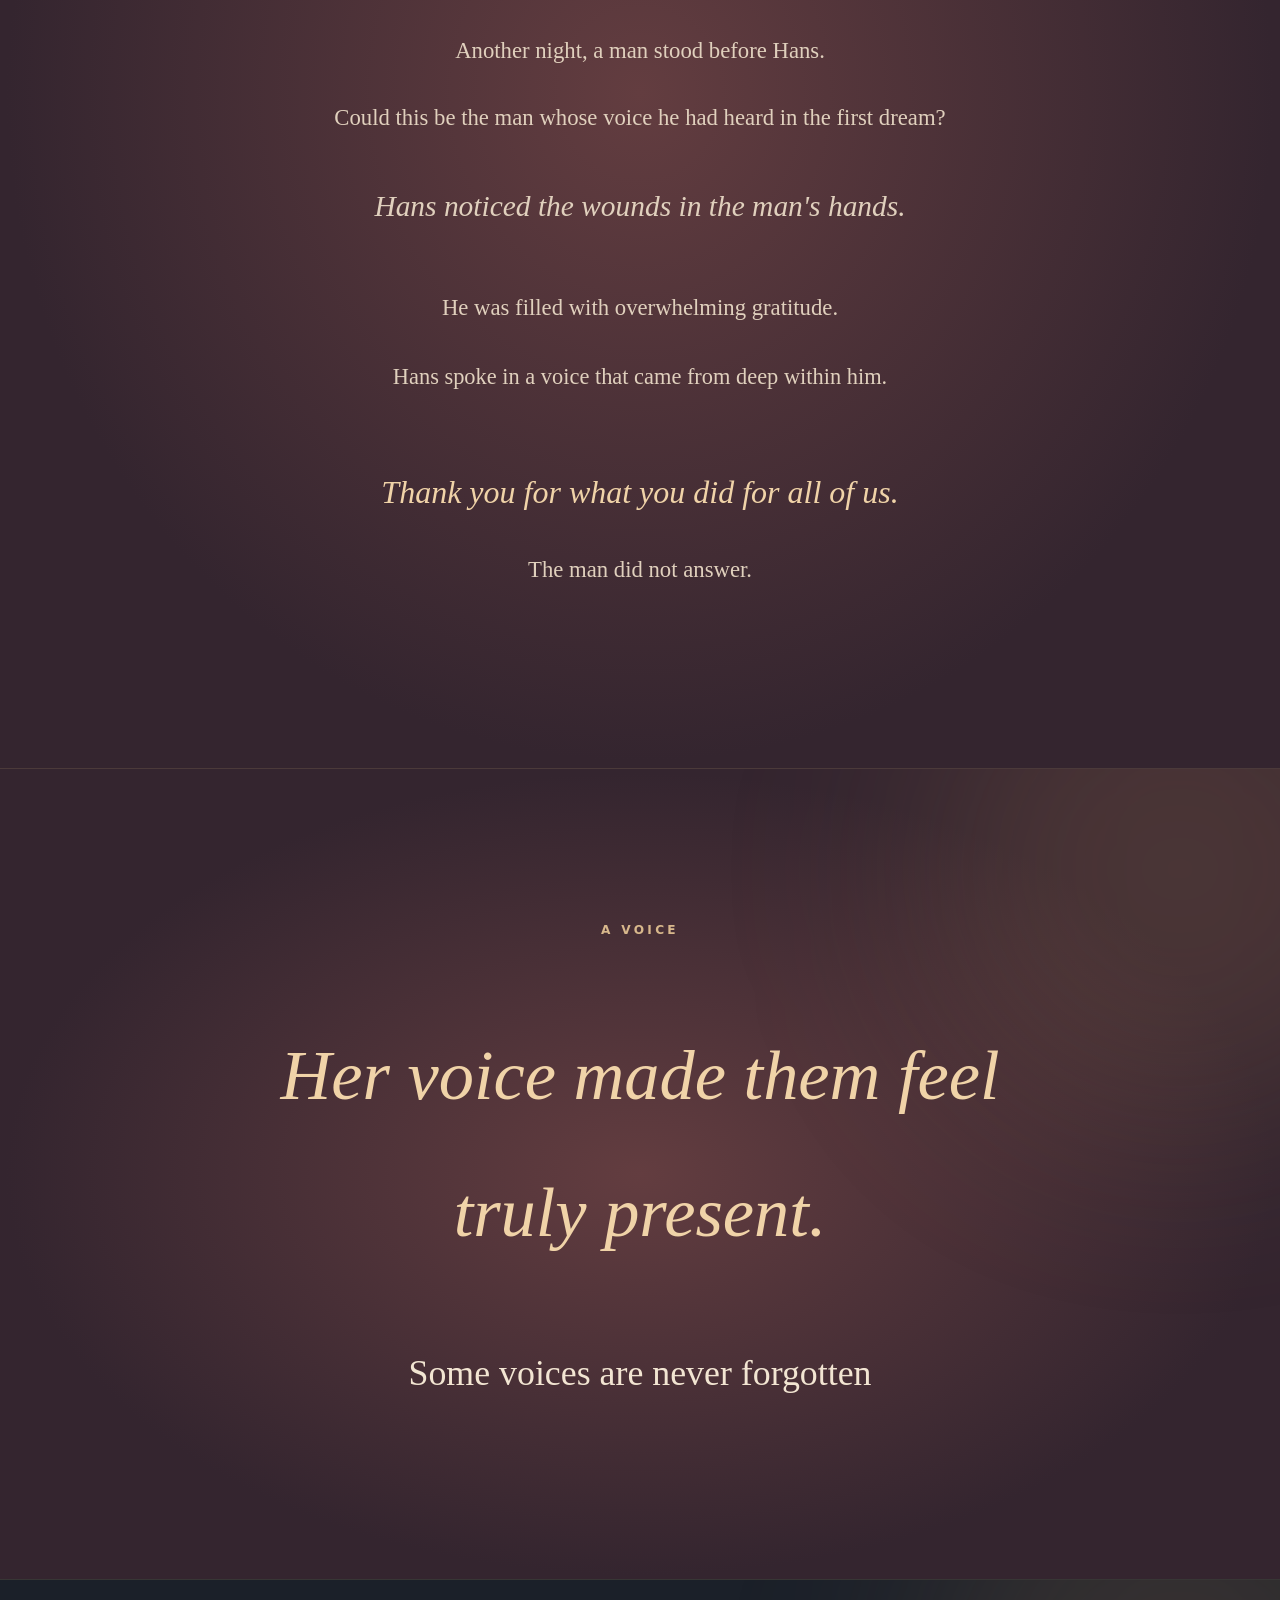
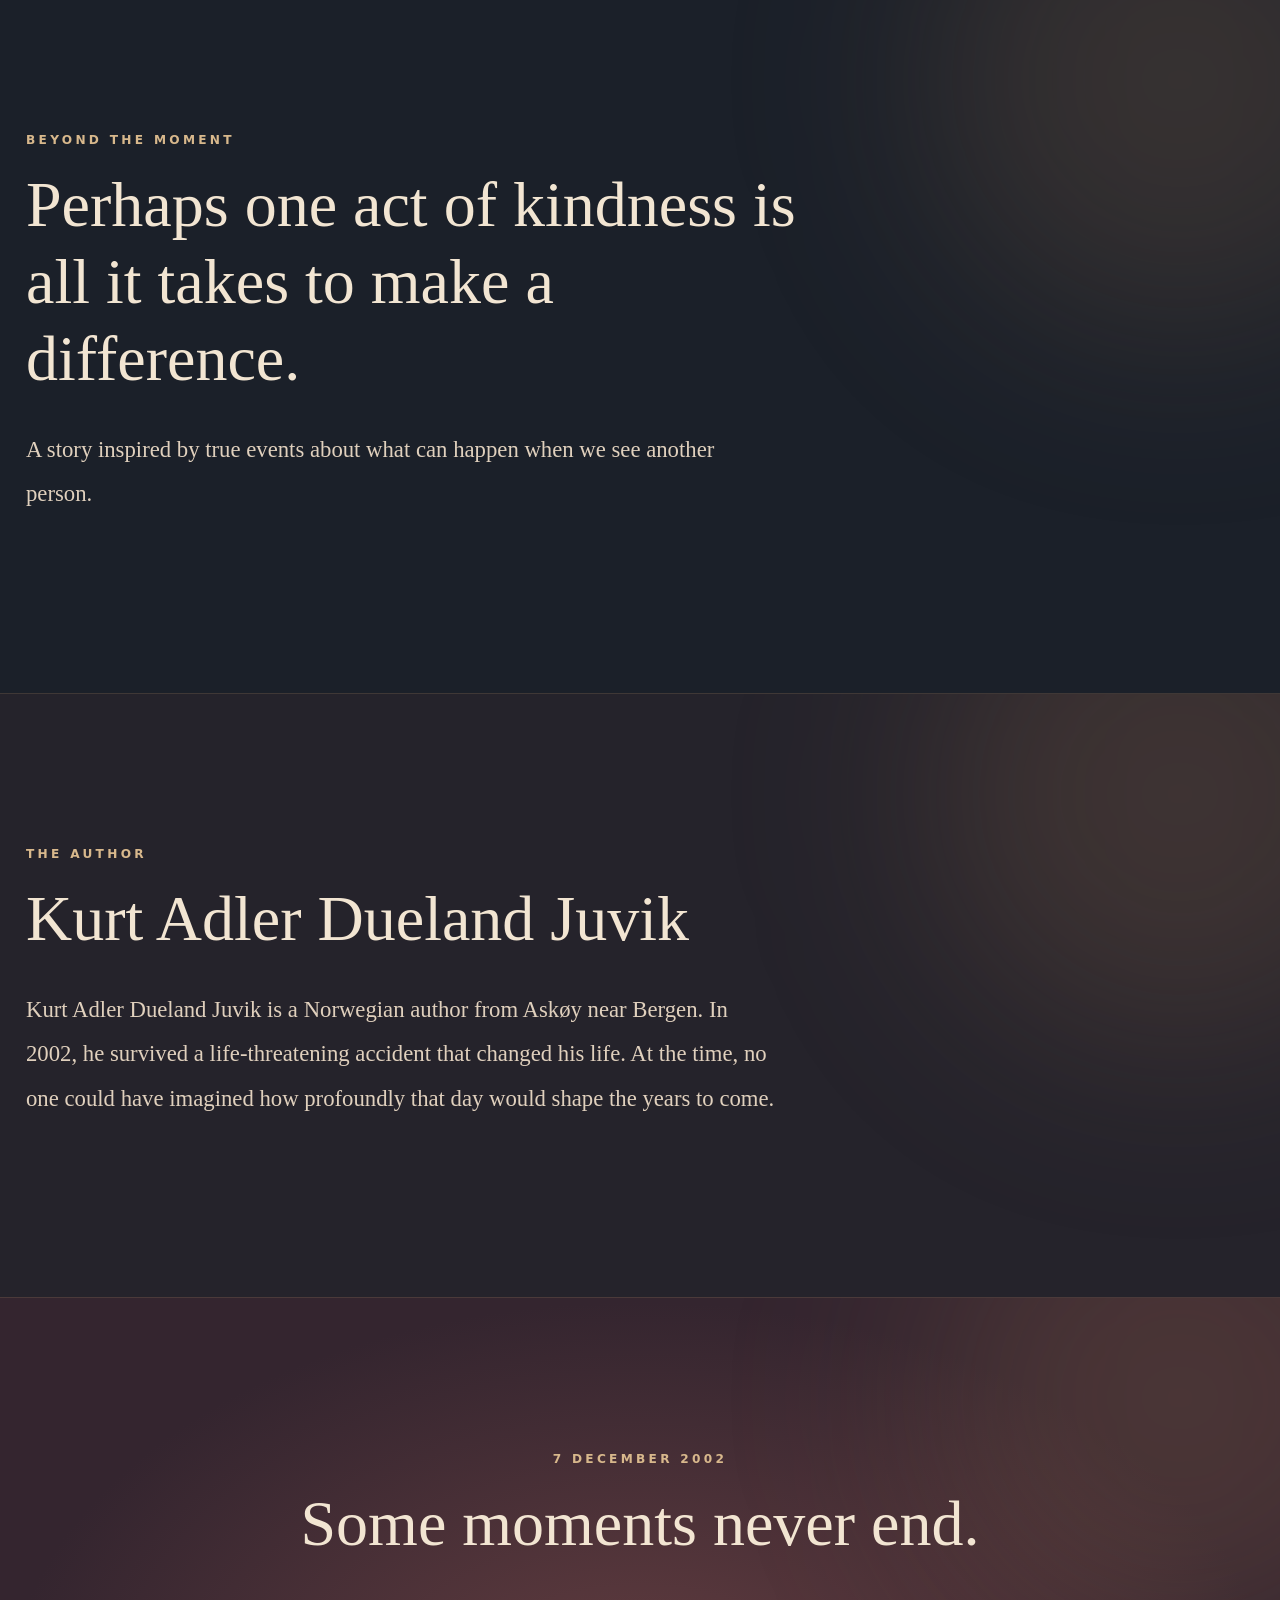
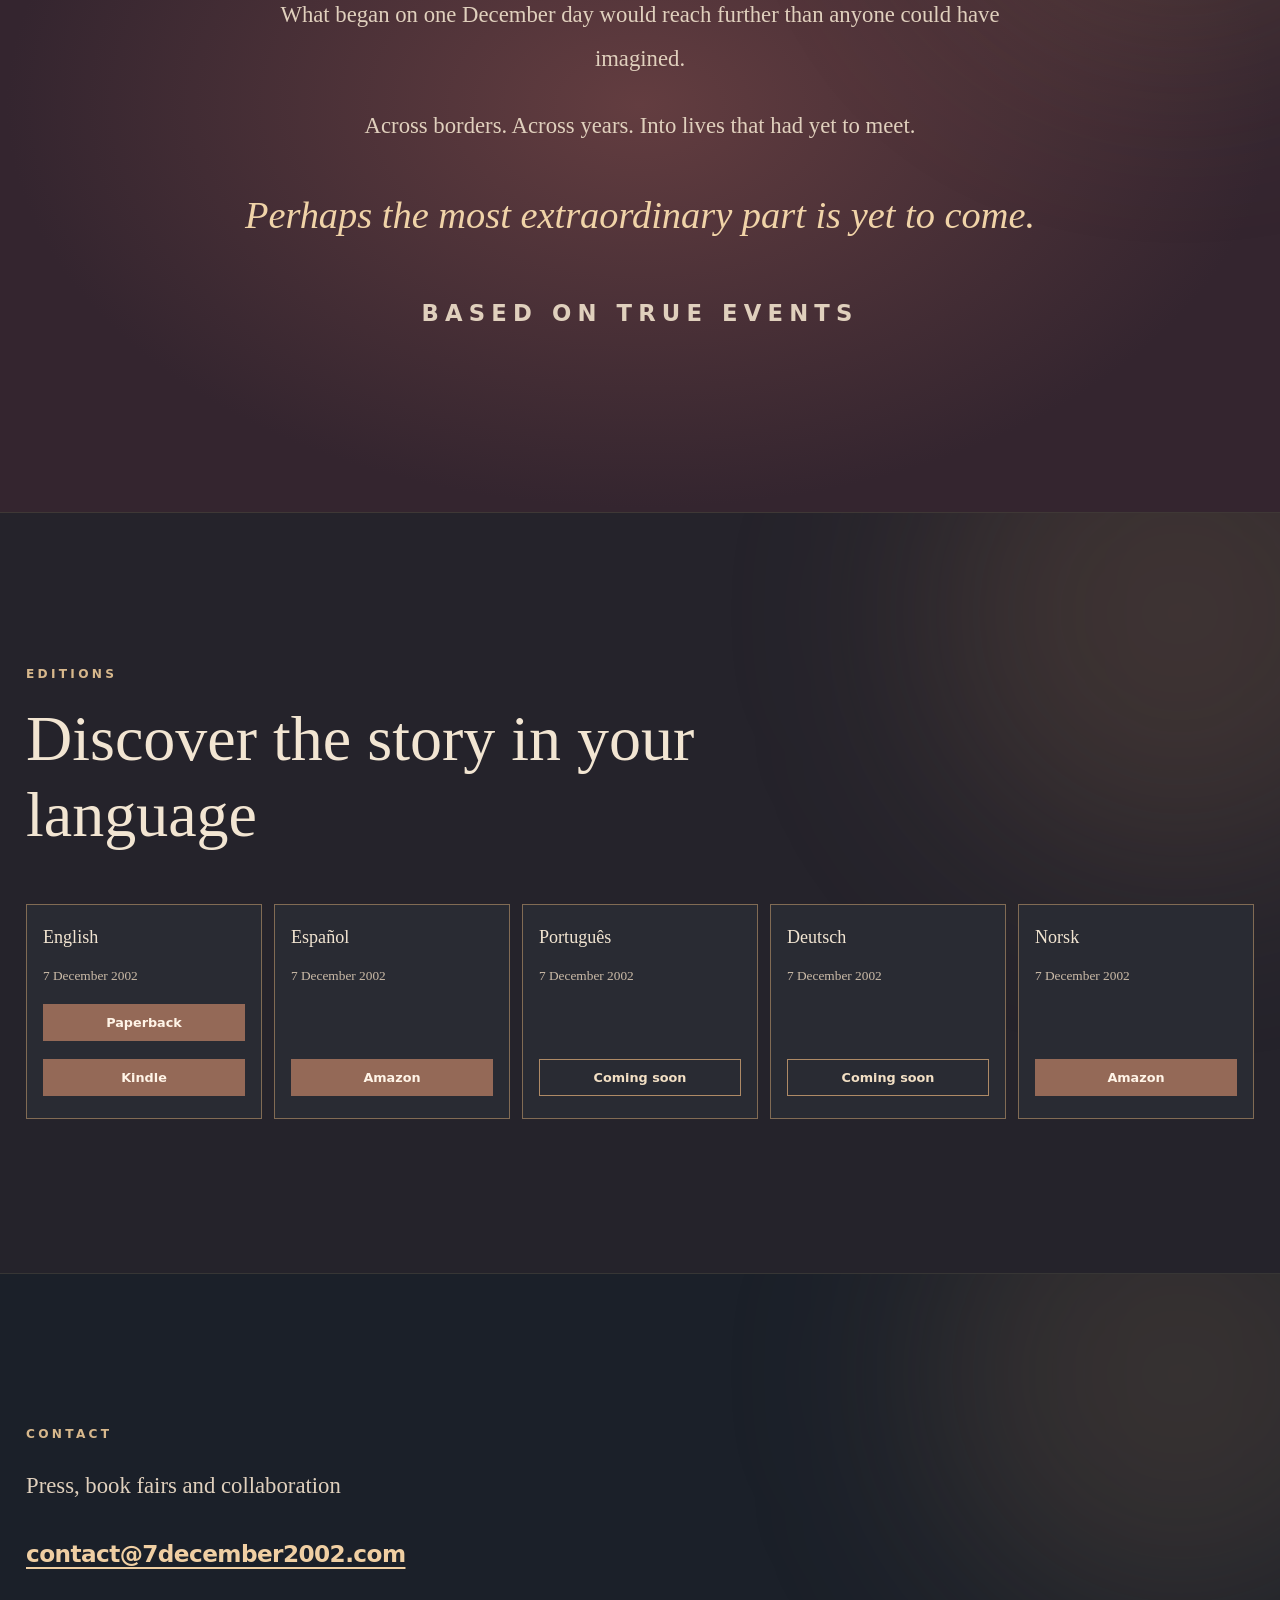
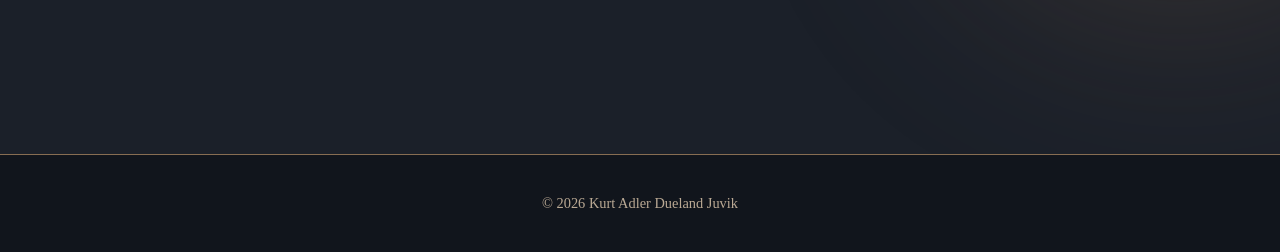
==== commit 9f5e4736: "Remove repeated depth wording in second dream across five languages" ====
--- a/cinematic.html
+++ b/cinematic.html
@@ -40,4 +40,4 @@
 .reveal-poster .poster-year{font:400 clamp(3rem,8vw,4.6rem) Georgia,serif;color:#f4c46d;z-index:1}
 .reveal-poster{padding:0;display:block;aspect-ratio:2/3}.reveal-poster img{width:100%;height:100%;object-fit:cover;display:block}.poster-fallback:not([hidden]){display:flex;flex-direction:column;align-items:center;gap:18px;padding:30px 18px}.reveal .action{margin-top:28px}.reveal h2{font-size:clamp(1.85rem,6.4vw,3.4rem);max-width:700px;margin:18px auto 32px;text-wrap:balance}@media(max-width:650px){.reveal{padding:76px 0!important}.reveal h2{font-size:clamp(1.8rem,7vw,2.4rem);line-height:1.22}}
 @media(prefers-reduced-motion:no-preference){.reveal-poster{animation:poster-appear 1s ease both}@keyframes poster-appear{from{opacity:.5;transform:translateY(16px)}to{opacity:1;transform:translateY(0)}}}
- .closing .quote{margin-top:30px}.closing .ey:last-child{margin-top:36px} </style><style>.dreams #dreamsSix{font-style:italic;font-size:clamp(1.4rem,2.3vw,1.9rem);margin-top:1.3em}.dreams #dreamsPause{margin-top:2.2em}.dreams #dreamsSeven{font-size:clamp(1.45rem,2.5vw,2.1rem);margin-top:2.2em;line-height:1.5}</style><style>.dreams #dreamsGratitude{max-width:740px;margin:1.2em auto 0;font-size:clamp(1.1rem,1.8vw,1.4rem);line-height:1.8}</style><style>.chapter .voice-quote-first{font-size:clamp(2.3rem,5.5vw,4.4rem);font-style:italic;color:#f0d3a8}.chapter .voice-title-last{font-size:clamp(1.45rem,2.8vw,2.35rem);font-style:normal;color:#f2e5d2}</style><script defer src="/_vercel/insights/script.js"></script></head><body><header><div class="wrap"><div class="brand" id="brand">7 December 2002</div><nav class="languages" aria-label="Language"><button data-l="en">EN</button><button data-l="es">ES</button><button data-l="pt">PT</button><button data-l="de">DE</button><button data-l="no">NO</button></nav></div></header><main><section class="intro"><div class="wrap"><div class="ey" id="ey">Based on true events</div><h1 id="date">7 December 2002</h1><div class="rule"></div><p id="opening">What if the worst day of your life became the beginning of something extraordinary?</p><a href="#reveal" class="action" id="discover">Discover the story</a></div></section><section class="chapter reveal" id="reveal"><div class="wrap"><div class="ey" id="revealLabel">The book</div><h2 id="revealTitle">One date. A story waiting to be discovered.</h2><div class="reveal-poster"><img src="/cover-web.jpg" alt="7 December 2002 book cover with Jenny overlooking a Colombian valley" loading="lazy" onerror="this.hidden=true;this.nextElementSibling.hidden=false"><div class="poster-fallback" hidden><div class="poster-author">KURT ADLER DUELAND JUVIK</div><div class="poster-title">7 December</div><div class="poster-year">2002</div></div></div><a class="action" href="#editions" id="revealAction">Discover the book</a></div></section><section class="chapter" id="story"><div class="wrap"><div class="ey" id="storyLabel">The story</div><h2 id="storyTitle">A day that would change more than one life</h2><p id="storyText">On 7 December 2002, a life changed forever. But what happened that day was only the beginning.</p><p id="storyMystery">No one could have imagined what the future had in store.</p></div></section><section class="chapter center dreams" id="dreams"><div class="wrap"><div class="ey" id="dreamsLabel">The dreams</div><p id="dreamsOne">One night, Hans had a dream he would never forget.</p><p id="dreamsTwo">Hans heard a voice, but could not see who was speaking. The voice spoke three words:</p><p class="quote" lang="es">«Ya es tiempo.»</p><p id="dreamsThree">Only later would he begin to understand.</p><div class="rule"></div><p id="dreamsFour">Another night, a man stood before Hans.</p><p id="dreamsFive">Could this be the man whose voice he had heard in the first dream?</p><p id="dreamsSix">Hans noticed the wounds in the man's hands.</p><p id="dreamsPause">Suddenly, he was filled with deep gratitude.</p><p id="dreamsGratitude">Hans spoke in a voice that came from deep within him.</p><p class="quote" id="dreamsSeven">Thank you for what you did for all of us.</p><p id="dreamsEight">The man did not answer.</p></div></section><section class="chapter center"><div class="wrap"><div class="ey" id="voiceLabel">A voice</div><p class="quote voice-quote-first" id="voiceQuote">Her voice made them feel truly present.</p><h2 class="voice-title-last" id="voiceTitle">Some voices are never forgotten</h2></div></section><section class="chapter"><div class="wrap"><div class="ey" id="meaningLabel">Beyond the moment</div><h2 id="meaningTitle">Perhaps one act of kindness is all it takes to make a difference.</h2><p id="meaningText">A story inspired by true events about what can happen when we see another person.</p></div></section><section class="chapter"><div class="wrap"><div class="ey" id="authorLabel">The author</div><h2>Kurt Adler Dueland Juvik</h2><p id="authorText">Kurt Adler Dueland Juvik is a Norwegian author from Askøy near Bergen. In 2002, he survived a life-threatening accident that changed his life. At the time, no one could have imagined how profoundly that day would shape the years to come.</p></div></section><section class="chapter center closing" id="closing"><div class="wrap"><div class="ey">7 DECEMBER 2002</div><h2 id="closingTitle"></h2><p id="closingOne"></p><p id="closingTwo"></p><p class="quote" id="closingFinal"></p><p class="ey" id="closingTrue"></p></div></section><section class="chapter" id="editions"><div class="wrap"><div class="ey" id="edLabel">Editions</div><h2 id="edTitle">Discover the story in your language.</h2><div class="editions"><div class="edition"><b>English</b><small>7 December 2002</small><a href="https://www.amazon.com/dp/B0HFGLJTKH" target="_blank" rel="noopener">Paperback</a><a href="https://www.amazon.com/dp/B0GDHTZF4P" target="_blank" rel="noopener">Kindle</a></div><div class="edition"><b>Español</b><small>7 December 2002</small><a href="https://www.amazon.com/dp/B0HFTT1THT" target="_blank" rel="noopener">Amazon</a></div><div class="edition"><b>Português</b><small>7 December 2002</small><span>Em breve</span></div><div class="edition"><b>Deutsch</b><small>7 December 2002</small><span>Demnächst</span></div><div class="edition"><b>Norsk</b><small>7 December 2002</small><a href="https://www.amazon.com/dp/B0HGYQ862X" target="_blank" rel="noopener">Amazon</a></div></div></div></section><section class="chapter contact"><div class="wrap"><div class="ey" id="contactLabel">Contact</div><p id="contactText">Press, book fairs and collaboration</p><p><a href="mailto:contact@7december2002.com">contact@7december2002.com</a></p></div></section></main><footer>© 2026 Kurt Adler Dueland Juvik</footer><script>const dreamTranslations={"en":["The dreams","One night, Hans had a dream he would never forget.","Hans heard a voice, but could not see who was speaking. The voice spoke three words:","Only later would he begin to understand.","Another night, a man stood before Hans.","Could this be the man whose voice he had heard in the first dream?","Hans noticed the wounds in the man's hands.","Suddenly, he was filled with deep gratitude.","Hans spoke in a voice that came from deep within him.","Thank you for what you did for all of us.","The man did not answer."],"no":["Drømmene","En natt hadde Hans en drøm han aldri skulle glemme.","Hans hørte en stemme, men kunne ikke se hvem som snakket. Stemmen sa tre ord:","Først senere skulle han begynne å forstå.","En annen natt sto en mann foran Hans.","Kunne det være mannen hvis stemme han hadde hørt i den første drømmen?","Hans la merke til sårene i mannens hender.","Plutselig ble han fylt av en dyp takknemlighet.","Hans snakket med en stemme som kom fra dypet av ham.","Takk for det du gjorde for oss alle.","Mannen svarte ikke."],"es":["Los sueños","Una noche, Hans tuvo un sueño que jamás olvidaría.","Hans oyó una voz, pero no pudo ver quién hablaba. La voz pronunció tres palabras:","Solo más tarde empezaría a comprender.","Otra noche, un hombre estaba ante Hans.","¿Podría ser el hombre cuya voz había oído en el primer sueño?","Hans se fijó en las heridas de las manos del hombre.","De pronto, sintió una profunda gratitud.","Hans habló con una voz que brotaba de lo más profundo de su ser.","Gracias por lo que hiciste por todos nosotros.","El hombre no respondió."],"pt":["Os sonhos","Certa noite, Hans teve um sonho que nunca esqueceria.","Hans ouviu uma voz, mas não conseguiu ver quem falava. A voz disse três palavras:","Só mais tarde começaria a compreender.","Noutra noite, um homem estava diante de Hans.","Seria aquele o homem cuja voz ouvira no primeiro sonho?","Hans reparou nas feridas nas mãos do homem.","De repente, sentiu uma profunda gratidão.","Hans falou com uma voz que vinha do mais profundo do seu ser.","Obrigado por tudo o que fizeste por todos nós.","O homem não respondeu."],"de":["Die Träume","Eines Nachts hatte Hans einen Traum, den er nie vergessen würde.","Hans hörte eine Stimme, konnte aber nicht sehen, wer sprach. Die Stimme sagte drei Worte:","Erst später sollte er allmählich verstehen.","In einer anderen Nacht stand ein Mann vor Hans.","Konnte es der Mann sein, dessen Stimme er im ersten Traum gehört hatte?","Hans bemerkte die Wunden an den Händen des Mannes.","Plötzlich erfüllte ihn tiefe Dankbarkeit.","Hans sprach mit einer Stimme, die tief aus seinem Inneren kam.","Danke für das, was du für uns alle getan hast.","Der Mann antwortete nicht."]};const closingTranslations={"en":["Some moments never end.","What began on one December day would reach further than anyone could have imagined.","Across borders. Across years. Into lives that had yet to meet.","Perhaps the most extraordinary part is yet to come.","Based on true events"],"no":["Noen øyeblikk tar aldri slutt.","Det som startet en desemberdag, skulle få større betydning enn noen kunne forestille seg.","På tvers av landegrenser. Gjennom mange år. Inn i livene til mennesker som ennå ikke hadde møtt hverandre.","Kanskje er det mest bemerkelsesverdige fortsatt i vente.","Basert på virkelige hendelser"],"es":["Hay momentos que nunca terminan.","Lo que comenzó un día de diciembre llegaría mucho más lejos de lo que nadie hubiera imaginado.","A través de fronteras. A través de los años. Hasta las vidas de personas que aún no se habían conocido.","Quizá lo más extraordinario esté aún por llegar.","Basado en hechos reales"],"pt":["Há momentos que nunca acabam.","O que começou num dia de dezembro teria um alcance muito maior do que alguém poderia imaginar.","Através de fronteiras. Ao longo dos anos. Até à vida de pessoas que ainda não se tinham conhecido.","Talvez o mais extraordinário ainda esteja por vir.","Baseado em acontecimentos reais"],"de":["Manche Augenblicke enden nie.","Was an einem Dezembertag begann, sollte weit größere Kreise ziehen, als irgendjemand hätte ahnen können.","Über Grenzen hinweg. Über viele Jahre. Hinein in das Leben von Menschen, die einander noch nicht begegnet waren.","Vielleicht steht das Außergewöhnlichste noch bevor.","Nach wahren Begebenheiten"]};const revealTranslations={"en":["What happened on this day?","The book","One date. A story waiting to be discovered.","Discover the book"],"no":["Hva skjedde denne dagen?","Boken","Én dato. En historie som venter på å bli oppdaget.","Oppdag boken"],"es":["¿Qué ocurrió aquel día?","El libro","Una fecha. Una historia por descubrir.","Descubre el libro"],"pt":["O que aconteceu naquele dia?","O livro","Uma data. Uma história por descobrir.","Descubra o livro"],"de":["Was geschah an diesem Tag?","Das Buch","Ein Datum. Eine Geschichte, die entdeckt werden will.","Entdecke das Buch"]};const translations={en:['Based on true events','7 December 2002','What if the worst day of your life became the beginning of something extraordinary?','Some dates fade from memory. Others remain with us forever.','Discover the story','The story','A day that would change more than one life','On 7 December 2002, a life changed forever. But what happened that day was only the beginning.','No one could have imagined what the future had in store.','A voice','Some voices are never forgotten','Her voice made them feel truly present.','Beyond the moment','Perhaps one act of kindness is all it takes to make a difference.','A story inspired by true events about what can happen when we see another person.','The author','Kurt Adler Dueland Juvik is a Norwegian author from Askøy near Bergen. In 2002, he survived a life-threatening accident that changed his life. At the time, no one could have imagined how profoundly that day would shape the years to come.','Editions','Discover the story in your language','Contact','Some stories deserve to be shared.','Press, book fairs and collaboration'],no:['Basert på virkelige hendelser','7. desember 2002','Hva om den verste dagen i livet ditt ble begynnelsen på noe ekstraordinært?','Noen datoer viskes ut av minnet. Andre blir hos oss for alltid.','Oppdag historien','Historien','En dag som skulle forandre mer enn ett liv','Den 7. desember 2002 ble et liv forandret for alltid. Men det som skjedde den dagen, var bare begynnelsen.','Ingen kunne forestille seg hva fremtiden hadde å by på.','En stemme','Noen stemmer blir aldri glemt','Stemmen hennes fikk dem til å føle seg til stede.','Etter øyeblikket','En handling av omtanke er kanskje det som skal til for å gjøre en forskjell.','En historie basert på virkelige hendelser om hva som kan skje når vi ser et annet menneske.','Forfatteren','Kurt Adler Dueland Juvik er en norsk forfatter fra Askøy utenfor Bergen. I 2002 overlevde han en livstruende ulykke som forandret livet hans. Ingen kunne den gangen ane hvor stor betydning denne dagen skulle få for årene som fulgte.','Utgaver','En historie som begynte med én dato','Kontakt','Noen historier fortjener å bli fortalt.','Presse, bokmesser og samarbeid'],es:['Basado en hechos reales','7 de diciembre de 2002','¿Y si el peor día de tu vida fuera el comienzo de algo extraordinario?','Algunas fechas se desvanecen de la memoria. Otras permanecen con nosotros para siempre.','Descubre la historia','La historia','Un día que cambiaría más de una vida','El 7 de diciembre de 2002, una vida cambió para siempre. Pero lo que ocurrió aquel día fue solo el comienzo.','Nadie podía imaginar lo que depararía el futuro.','Una voz','Hay voces que nunca se olvidan','Su voz les hacía sentir que estaban plenamente presentes.','Más allá del momento','Quizá un acto de bondad sea todo lo que hace falta para marcar la diferencia.','Una historia basada en hechos reales sobre lo que puede suceder cuando vemos a otra persona.','El autor','Kurt Adler Dueland Juvik es un escritor noruego de Askøy, cerca de Bergen. En 2002 sobrevivió a un accidente que puso en peligro su vida y la cambió para siempre. En aquel momento, nadie podía imaginar hasta qué punto aquel día marcaría los años venideros.','Ediciones','Descubre la historia en tu idioma','Contacto','Hay historias que merecen ser compartidas.','Prensa, ferias del libro y colaboración'],pt:['Baseado em acontecimentos reais','7 de dezembro de 2002','E se o pior dia da sua vida fosse o começo de algo extraordinário?','Algumas datas desaparecem da memória. Outras ficam connosco para sempre.','Descubra a história','A história','Um dia que mudaria mais do que uma vida','No dia 7 de dezembro de 2002, uma vida mudou para sempre. Mas o que aconteceu nesse dia foi apenas o começo.','Ninguém podia imaginar o que o futuro reservava.','Uma voz','Há vozes que nunca são esquecidas','A voz dela fazia-os sentir plenamente presentes.','Além do momento','Talvez um gesto de bondade seja tudo o que é preciso para fazer a diferença.','Uma história baseada em acontecimentos reais sobre o que pode acontecer quando vemos outra pessoa.','O autor','Kurt Adler Dueland Juvik é um escritor norueguês de Askøy, perto de Bergen. Em 2002, sobreviveu a um acidente que pôs a sua vida em risco e a mudou para sempre. Na altura, ninguém podia imaginar até que ponto aquele dia marcaria os anos seguintes.','Edições','Descubra a história na sua língua','Contacto','Algumas histórias merecem ser partilhadas.','Imprensa, feiras do livro e colaboração'],de:['Nach wahren Begebenheiten','7. Dezember 2002','Was, wenn der schlimmste Tag deines Lebens der Anfang von etwas Außergewöhnlichem wäre?','Manche Daten verblassen in der Erinnerung. Andere bleiben für immer.','Entdecke die Geschichte','Die Geschichte','Ein Tag, der mehr als ein Leben verändern sollte','Am 7. Dezember 2002 veränderte sich ein Leben für immer. Doch was an diesem Tag geschah, war erst der Anfang.','Niemand konnte sich vorstellen, was die Zukunft bringen würde.','Eine Stimme','Manche Stimmen werden nie vergessen','Ihre Stimme gab ihnen das Gefühl, ganz im Augenblick zu sein.','Über den Augenblick hinaus','Vielleicht braucht es nur eine Geste der Mitmenschlichkeit, um etwas zu bewirken.','Eine Geschichte nach wahren Begebenheiten darüber, was geschehen kann, wenn wir einen anderen Menschen sehen.','Der Autor','Kurt Adler Dueland Juvik ist ein norwegischer Autor von Askøy bei Bergen. Im Jahr 2002 überlebte er einen lebensbedrohlichen Unfall, der sein Leben veränderte. Damals konnte niemand ahnen, wie sehr dieser Tag die kommenden Jahre prägen würde.','Ausgaben','Entdecke die Geschichte in deiner Sprache','Kontakt','Manche Geschichten verdienen es, erzählt zu werden.','Presse, Buchmessen und Zusammenarbeit']};const ids=['ey','date','opening','turn','discover','storyLabel','storyTitle','storyText','storyMystery','voiceLabel','voiceTitle','voiceQuote','meaningLabel','meaningTitle','meaningText','authorLabel','authorText','edLabel','edTitle','contactLabel','contactTitle','contactText'];function choose(l){l=translations[l]?l:'en';['dreamsLabel','dreamsOne','dreamsTwo','dreamsThree','dreamsFour','dreamsFive','dreamsSix','dreamsPause','dreamsGratitude','dreamsSeven','dreamsEight'].forEach((id,i)=>document.getElementById(id).textContent=dreamTranslations[l][i]);translations[l].forEach((t,i)=>(document.getElementById(ids[i])||{}).textContent=t);['revealLabel','revealTitle','revealAction'].forEach((id,i)=>document.getElementById(id).textContent=revealTranslations[l][i+1]);['closingTitle','closingOne','closingTwo','closingFinal','closingTrue'].forEach((id,i)=>document.getElementById(id).textContent=closingTranslations[l][i]);document.getElementById('date').textContent=translations[l][1];document.getElementById('brand').textContent=translations[l][1];const editionTitles={en:['7 December 2002','7 December 2002','7 December 2002','7 December 2002','7 December 2002'],no:['7 December 2002','7 December 2002','7 December 2002','7 December 2002','7. desember 2002'],es:['7 December 2002','7 de diciembre de 2002','7 December 2002','7 December 2002','7 December 2002'],pt:['7 December 2002','7 December 2002','7 de dezembro de 2002','7 December 2002','7 December 2002'],de:['7 December 2002','7 December 2002','7 December 2002','7. Dezember 2002','7 December 2002']};document.querySelectorAll('.edition small').forEach((el,i)=>{el.textContent=editionTitles[l][i]});const editionLabels={en:['Paperback','Kindle','Amazon','Coming soon','Coming soon','Amazon'],no:['Pocketbok','Kindle','Amazon','Kommer snart','Kommer snart','Amazon'],es:['Tapa blanda','Kindle','Amazon','Próximamente','Próximamente','Amazon'],pt:['Livro impresso','Kindle','Amazon','Em breve','Em breve','Amazon'],de:['Taschenbuch','Kindle','Amazon','Demnächst','Demnächst','Amazon']};document.querySelectorAll('.edition a,.edition span').forEach((el,i)=>{el.textContent=editionLabels[l][i]});document.documentElement.lang=l==='no'?'nb':l;document.title=translations[l][1]+' | Kurt Adler Dueland Juvik';document.querySelectorAll('[data-l]').forEach(b=>{const active=b.dataset.l===l;b.classList.toggle('active',active);b.setAttribute('aria-pressed',String(active))});history.replaceState(null,'',location.pathname+'?lang='+l+location.hash)}document.querySelectorAll('[data-l]').forEach(b=>b.addEventListener('click',()=>choose(b.dataset.l)));choose(new URLSearchParams(location.search).get('lang')||'en');</script></body></html>+ .closing .quote{margin-top:30px}.closing .ey:last-child{margin-top:36px} </style><style>.dreams #dreamsSix{font-style:italic;font-size:clamp(1.4rem,2.3vw,1.9rem);margin-top:1.3em}.dreams #dreamsPause{margin-top:2.2em}.dreams #dreamsSeven{font-size:clamp(1.45rem,2.5vw,2.1rem);margin-top:2.2em;line-height:1.5}</style><style>.dreams #dreamsGratitude{max-width:740px;margin:1.2em auto 0;font-size:clamp(1.1rem,1.8vw,1.4rem);line-height:1.8}</style><style>.chapter .voice-quote-first{font-size:clamp(2.3rem,5.5vw,4.4rem);font-style:italic;color:#f0d3a8}.chapter .voice-title-last{font-size:clamp(1.45rem,2.8vw,2.35rem);font-style:normal;color:#f2e5d2}</style><script defer src="/_vercel/insights/script.js"></script></head><body><header><div class="wrap"><div class="brand" id="brand">7 December 2002</div><nav class="languages" aria-label="Language"><button data-l="en">EN</button><button data-l="es">ES</button><button data-l="pt">PT</button><button data-l="de">DE</button><button data-l="no">NO</button></nav></div></header><main><section class="intro"><div class="wrap"><div class="ey" id="ey">Based on true events</div><h1 id="date">7 December 2002</h1><div class="rule"></div><p id="opening">What if the worst day of your life became the beginning of something extraordinary?</p><a href="#reveal" class="action" id="discover">Discover the story</a></div></section><section class="chapter reveal" id="reveal"><div class="wrap"><div class="ey" id="revealLabel">The book</div><h2 id="revealTitle">One date. A story waiting to be discovered.</h2><div class="reveal-poster"><img src="/cover-web.jpg" alt="7 December 2002 book cover with Jenny overlooking a Colombian valley" loading="lazy" onerror="this.hidden=true;this.nextElementSibling.hidden=false"><div class="poster-fallback" hidden><div class="poster-author">KURT ADLER DUELAND JUVIK</div><div class="poster-title">7 December</div><div class="poster-year">2002</div></div></div><a class="action" href="#editions" id="revealAction">Discover the book</a></div></section><section class="chapter" id="story"><div class="wrap"><div class="ey" id="storyLabel">The story</div><h2 id="storyTitle">A day that would change more than one life</h2><p id="storyText">On 7 December 2002, a life changed forever. But what happened that day was only the beginning.</p><p id="storyMystery">No one could have imagined what the future had in store.</p></div></section><section class="chapter center dreams" id="dreams"><div class="wrap"><div class="ey" id="dreamsLabel">The dreams</div><p id="dreamsOne">One night, Hans had a dream he would never forget.</p><p id="dreamsTwo">Hans heard a voice, but could not see who was speaking. The voice spoke three words:</p><p class="quote" lang="es">«Ya es tiempo.»</p><p id="dreamsThree">Only later would he begin to understand.</p><div class="rule"></div><p id="dreamsFour">Another night, a man stood before Hans.</p><p id="dreamsFive">Could this be the man whose voice he had heard in the first dream?</p><p id="dreamsSix">Hans noticed the wounds in the man's hands.</p><p id="dreamsPause">He was filled with overwhelming gratitude.</p><p id="dreamsGratitude">Hans spoke in a voice that came from deep within him.</p><p class="quote" id="dreamsSeven">Thank you for what you did for all of us.</p><p id="dreamsEight">The man did not answer.</p></div></section><section class="chapter center"><div class="wrap"><div class="ey" id="voiceLabel">A voice</div><p class="quote voice-quote-first" id="voiceQuote">Her voice made them feel truly present.</p><h2 class="voice-title-last" id="voiceTitle">Some voices are never forgotten</h2></div></section><section class="chapter"><div class="wrap"><div class="ey" id="meaningLabel">Beyond the moment</div><h2 id="meaningTitle">Perhaps one act of kindness is all it takes to make a difference.</h2><p id="meaningText">A story inspired by true events about what can happen when we see another person.</p></div></section><section class="chapter"><div class="wrap"><div class="ey" id="authorLabel">The author</div><h2>Kurt Adler Dueland Juvik</h2><p id="authorText">Kurt Adler Dueland Juvik is a Norwegian author from Askøy near Bergen. In 2002, he survived a life-threatening accident that changed his life. At the time, no one could have imagined how profoundly that day would shape the years to come.</p></div></section><section class="chapter center closing" id="closing"><div class="wrap"><div class="ey">7 DECEMBER 2002</div><h2 id="closingTitle"></h2><p id="closingOne"></p><p id="closingTwo"></p><p class="quote" id="closingFinal"></p><p class="ey" id="closingTrue"></p></div></section><section class="chapter" id="editions"><div class="wrap"><div class="ey" id="edLabel">Editions</div><h2 id="edTitle">Discover the story in your language.</h2><div class="editions"><div class="edition"><b>English</b><small>7 December 2002</small><a href="https://www.amazon.com/dp/B0HFGLJTKH" target="_blank" rel="noopener">Paperback</a><a href="https://www.amazon.com/dp/B0GDHTZF4P" target="_blank" rel="noopener">Kindle</a></div><div class="edition"><b>Español</b><small>7 December 2002</small><a href="https://www.amazon.com/dp/B0HFTT1THT" target="_blank" rel="noopener">Amazon</a></div><div class="edition"><b>Português</b><small>7 December 2002</small><span>Em breve</span></div><div class="edition"><b>Deutsch</b><small>7 December 2002</small><span>Demnächst</span></div><div class="edition"><b>Norsk</b><small>7 December 2002</small><a href="https://www.amazon.com/dp/B0HGYQ862X" target="_blank" rel="noopener">Amazon</a></div></div></div></section><section class="chapter contact"><div class="wrap"><div class="ey" id="contactLabel">Contact</div><p id="contactText">Press, book fairs and collaboration</p><p><a href="mailto:contact@7december2002.com">contact@7december2002.com</a></p></div></section></main><footer>© 2026 Kurt Adler Dueland Juvik</footer><script>const dreamTranslations={"en":["The dreams","One night, Hans had a dream he would never forget.","Hans heard a voice, but could not see who was speaking. The voice spoke three words:","Only later would he begin to understand.","Another night, a man stood before Hans.","Could this be the man whose voice he had heard in the first dream?","Hans noticed the wounds in the man's hands.","He was filled with overwhelming gratitude.","Hans spoke in a voice that came from deep within him.","Thank you for what you did for all of us.","The man did not answer."],"no":["Drømmene","En natt hadde Hans en drøm han aldri skulle glemme.","Hans hørte en stemme, men kunne ikke se hvem som snakket. Stemmen sa tre ord:","Først senere skulle han begynne å forstå.","En annen natt sto en mann foran Hans.","Kunne det være mannen hvis stemme han hadde hørt i den første drømmen?","Hans la merke til sårene i mannens hender.","Han ble fylt av en overveldende takknemlighet.","Hans snakket med en stemme som kom fra dypet av ham.","Takk for det du gjorde for oss alle.","Mannen svarte ikke."],"es":["Los sueños","Una noche, Hans tuvo un sueño que jamás olvidaría.","Hans oyó una voz, pero no pudo ver quién hablaba. La voz pronunció tres palabras:","Solo más tarde empezaría a comprender.","Otra noche, un hombre estaba ante Hans.","¿Podría ser el hombre cuya voz había oído en el primer sueño?","Hans se fijó en las heridas de las manos del hombre.","Sintió una gratitud abrumadora.","Hans habló con una voz que brotaba de lo más profundo de su ser.","Gracias por lo que hiciste por todos nosotros.","El hombre no respondió."],"pt":["Os sonhos","Certa noite, Hans teve um sonho que nunca esqueceria.","Hans ouviu uma voz, mas não conseguiu ver quem falava. A voz disse três palavras:","Só mais tarde começaria a compreender.","Noutra noite, um homem estava diante de Hans.","Seria aquele o homem cuja voz ouvira no primeiro sonho?","Hans reparou nas feridas nas mãos do homem.","Sentiu uma gratidão avassaladora.","Hans falou com uma voz que vinha do mais profundo do seu ser.","Obrigado por tudo o que fizeste por todos nós.","O homem não respondeu."],"de":["Die Träume","Eines Nachts hatte Hans einen Traum, den er nie vergessen würde.","Hans hörte eine Stimme, konnte aber nicht sehen, wer sprach. Die Stimme sagte drei Worte:","Erst später sollte er allmählich verstehen.","In einer anderen Nacht stand ein Mann vor Hans.","Konnte es der Mann sein, dessen Stimme er im ersten Traum gehört hatte?","Hans bemerkte die Wunden an den Händen des Mannes.","Überwältigende Dankbarkeit erfüllte ihn.","Hans sprach mit einer Stimme, die tief aus seinem Inneren kam.","Danke für das, was du für uns alle getan hast.","Der Mann antwortete nicht."]};const closingTranslations={"en":["Some moments never end.","What began on one December day would reach further than anyone could have imagined.","Across borders. Across years. Into lives that had yet to meet.","Perhaps the most extraordinary part is yet to come.","Based on true events"],"no":["Noen øyeblikk tar aldri slutt.","Det som startet en desemberdag, skulle få større betydning enn noen kunne forestille seg.","På tvers av landegrenser. Gjennom mange år. Inn i livene til mennesker som ennå ikke hadde møtt hverandre.","Kanskje er det mest bemerkelsesverdige fortsatt i vente.","Basert på virkelige hendelser"],"es":["Hay momentos que nunca terminan.","Lo que comenzó un día de diciembre llegaría mucho más lejos de lo que nadie hubiera imaginado.","A través de fronteras. A través de los años. Hasta las vidas de personas que aún no se habían conocido.","Quizá lo más extraordinario esté aún por llegar.","Basado en hechos reales"],"pt":["Há momentos que nunca acabam.","O que começou num dia de dezembro teria um alcance muito maior do que alguém poderia imaginar.","Através de fronteiras. Ao longo dos anos. Até à vida de pessoas que ainda não se tinham conhecido.","Talvez o mais extraordinário ainda esteja por vir.","Baseado em acontecimentos reais"],"de":["Manche Augenblicke enden nie.","Was an einem Dezembertag begann, sollte weit größere Kreise ziehen, als irgendjemand hätte ahnen können.","Über Grenzen hinweg. Über viele Jahre. Hinein in das Leben von Menschen, die einander noch nicht begegnet waren.","Vielleicht steht das Außergewöhnlichste noch bevor.","Nach wahren Begebenheiten"]};const revealTranslations={"en":["What happened on this day?","The book","One date. A story waiting to be discovered.","Discover the book"],"no":["Hva skjedde denne dagen?","Boken","Én dato. En historie som venter på å bli oppdaget.","Oppdag boken"],"es":["¿Qué ocurrió aquel día?","El libro","Una fecha. Una historia por descubrir.","Descubre el libro"],"pt":["O que aconteceu naquele dia?","O livro","Uma data. Uma história por descobrir.","Descubra o livro"],"de":["Was geschah an diesem Tag?","Das Buch","Ein Datum. Eine Geschichte, die entdeckt werden will.","Entdecke das Buch"]};const translations={en:['Based on true events','7 December 2002','What if the worst day of your life became the beginning of something extraordinary?','Some dates fade from memory. Others remain with us forever.','Discover the story','The story','A day that would change more than one life','On 7 December 2002, a life changed forever. But what happened that day was only the beginning.','No one could have imagined what the future had in store.','A voice','Some voices are never forgotten','Her voice made them feel truly present.','Beyond the moment','Perhaps one act of kindness is all it takes to make a difference.','A story inspired by true events about what can happen when we see another person.','The author','Kurt Adler Dueland Juvik is a Norwegian author from Askøy near Bergen. In 2002, he survived a life-threatening accident that changed his life. At the time, no one could have imagined how profoundly that day would shape the years to come.','Editions','Discover the story in your language','Contact','Some stories deserve to be shared.','Press, book fairs and collaboration'],no:['Basert på virkelige hendelser','7. desember 2002','Hva om den verste dagen i livet ditt ble begynnelsen på noe ekstraordinært?','Noen datoer viskes ut av minnet. Andre blir hos oss for alltid.','Oppdag historien','Historien','En dag som skulle forandre mer enn ett liv','Den 7. desember 2002 ble et liv forandret for alltid. Men det som skjedde den dagen, var bare begynnelsen.','Ingen kunne forestille seg hva fremtiden hadde å by på.','En stemme','Noen stemmer blir aldri glemt','Stemmen hennes fikk dem til å føle seg til stede.','Etter øyeblikket','En handling av omtanke er kanskje det som skal til for å gjøre en forskjell.','En historie basert på virkelige hendelser om hva som kan skje når vi ser et annet menneske.','Forfatteren','Kurt Adler Dueland Juvik er en norsk forfatter fra Askøy utenfor Bergen. I 2002 overlevde han en livstruende ulykke som forandret livet hans. Ingen kunne den gangen ane hvor stor betydning denne dagen skulle få for årene som fulgte.','Utgaver','En historie som begynte med én dato','Kontakt','Noen historier fortjener å bli fortalt.','Presse, bokmesser og samarbeid'],es:['Basado en hechos reales','7 de diciembre de 2002','¿Y si el peor día de tu vida fuera el comienzo de algo extraordinario?','Algunas fechas se desvanecen de la memoria. Otras permanecen con nosotros para siempre.','Descubre la historia','La historia','Un día que cambiaría más de una vida','El 7 de diciembre de 2002, una vida cambió para siempre. Pero lo que ocurrió aquel día fue solo el comienzo.','Nadie podía imaginar lo que depararía el futuro.','Una voz','Hay voces que nunca se olvidan','Su voz les hacía sentir que estaban plenamente presentes.','Más allá del momento','Quizá un acto de bondad sea todo lo que hace falta para marcar la diferencia.','Una historia basada en hechos reales sobre lo que puede suceder cuando vemos a otra persona.','El autor','Kurt Adler Dueland Juvik es un escritor noruego de Askøy, cerca de Bergen. En 2002 sobrevivió a un accidente que puso en peligro su vida y la cambió para siempre. En aquel momento, nadie podía imaginar hasta qué punto aquel día marcaría los años venideros.','Ediciones','Descubre la historia en tu idioma','Contacto','Hay historias que merecen ser compartidas.','Prensa, ferias del libro y colaboración'],pt:['Baseado em acontecimentos reais','7 de dezembro de 2002','E se o pior dia da sua vida fosse o começo de algo extraordinário?','Algumas datas desaparecem da memória. Outras ficam connosco para sempre.','Descubra a história','A história','Um dia que mudaria mais do que uma vida','No dia 7 de dezembro de 2002, uma vida mudou para sempre. Mas o que aconteceu nesse dia foi apenas o começo.','Ninguém podia imaginar o que o futuro reservava.','Uma voz','Há vozes que nunca são esquecidas','A voz dela fazia-os sentir plenamente presentes.','Além do momento','Talvez um gesto de bondade seja tudo o que é preciso para fazer a diferença.','Uma história baseada em acontecimentos reais sobre o que pode acontecer quando vemos outra pessoa.','O autor','Kurt Adler Dueland Juvik é um escritor norueguês de Askøy, perto de Bergen. Em 2002, sobreviveu a um acidente que pôs a sua vida em risco e a mudou para sempre. Na altura, ninguém podia imaginar até que ponto aquele dia marcaria os anos seguintes.','Edições','Descubra a história na sua língua','Contacto','Algumas histórias merecem ser partilhadas.','Imprensa, feiras do livro e colaboração'],de:['Nach wahren Begebenheiten','7. Dezember 2002','Was, wenn der schlimmste Tag deines Lebens der Anfang von etwas Außergewöhnlichem wäre?','Manche Daten verblassen in der Erinnerung. Andere bleiben für immer.','Entdecke die Geschichte','Die Geschichte','Ein Tag, der mehr als ein Leben verändern sollte','Am 7. Dezember 2002 veränderte sich ein Leben für immer. Doch was an diesem Tag geschah, war erst der Anfang.','Niemand konnte sich vorstellen, was die Zukunft bringen würde.','Eine Stimme','Manche Stimmen werden nie vergessen','Ihre Stimme gab ihnen das Gefühl, ganz im Augenblick zu sein.','Über den Augenblick hinaus','Vielleicht braucht es nur eine Geste der Mitmenschlichkeit, um etwas zu bewirken.','Eine Geschichte nach wahren Begebenheiten darüber, was geschehen kann, wenn wir einen anderen Menschen sehen.','Der Autor','Kurt Adler Dueland Juvik ist ein norwegischer Autor von Askøy bei Bergen. Im Jahr 2002 überlebte er einen lebensbedrohlichen Unfall, der sein Leben veränderte. Damals konnte niemand ahnen, wie sehr dieser Tag die kommenden Jahre prägen würde.','Ausgaben','Entdecke die Geschichte in deiner Sprache','Kontakt','Manche Geschichten verdienen es, erzählt zu werden.','Presse, Buchmessen und Zusammenarbeit']};const ids=['ey','date','opening','turn','discover','storyLabel','storyTitle','storyText','storyMystery','voiceLabel','voiceTitle','voiceQuote','meaningLabel','meaningTitle','meaningText','authorLabel','authorText','edLabel','edTitle','contactLabel','contactTitle','contactText'];function choose(l){l=translations[l]?l:'en';['dreamsLabel','dreamsOne','dreamsTwo','dreamsThree','dreamsFour','dreamsFive','dreamsSix','dreamsPause','dreamsGratitude','dreamsSeven','dreamsEight'].forEach((id,i)=>document.getElementById(id).textContent=dreamTranslations[l][i]);translations[l].forEach((t,i)=>(document.getElementById(ids[i])||{}).textContent=t);['revealLabel','revealTitle','revealAction'].forEach((id,i)=>document.getElementById(id).textContent=revealTranslations[l][i+1]);['closingTitle','closingOne','closingTwo','closingFinal','closingTrue'].forEach((id,i)=>document.getElementById(id).textContent=closingTranslations[l][i]);document.getElementById('date').textContent=translations[l][1];document.getElementById('brand').textContent=translations[l][1];const editionTitles={en:['7 December 2002','7 December 2002','7 December 2002','7 December 2002','7 December 2002'],no:['7 December 2002','7 December 2002','7 December 2002','7 December 2002','7. desember 2002'],es:['7 December 2002','7 de diciembre de 2002','7 December 2002','7 December 2002','7 December 2002'],pt:['7 December 2002','7 December 2002','7 de dezembro de 2002','7 December 2002','7 December 2002'],de:['7 December 2002','7 December 2002','7 December 2002','7. Dezember 2002','7 December 2002']};document.querySelectorAll('.edition small').forEach((el,i)=>{el.textContent=editionTitles[l][i]});const editionLabels={en:['Paperback','Kindle','Amazon','Coming soon','Coming soon','Amazon'],no:['Pocketbok','Kindle','Amazon','Kommer snart','Kommer snart','Amazon'],es:['Tapa blanda','Kindle','Amazon','Próximamente','Próximamente','Amazon'],pt:['Livro impresso','Kindle','Amazon','Em breve','Em breve','Amazon'],de:['Taschenbuch','Kindle','Amazon','Demnächst','Demnächst','Amazon']};document.querySelectorAll('.edition a,.edition span').forEach((el,i)=>{el.textContent=editionLabels[l][i]});document.documentElement.lang=l==='no'?'nb':l;document.title=translations[l][1]+' | Kurt Adler Dueland Juvik';document.querySelectorAll('[data-l]').forEach(b=>{const active=b.dataset.l===l;b.classList.toggle('active',active);b.setAttribute('aria-pressed',String(active))});history.replaceState(null,'',location.pathname+'?lang='+l+location.hash)}document.querySelectorAll('[data-l]').forEach(b=>b.addEventListener('click',()=>choose(b.dataset.l)));choose(new URLSearchParams(location.search).get('lang')||'en');</script></body></html>
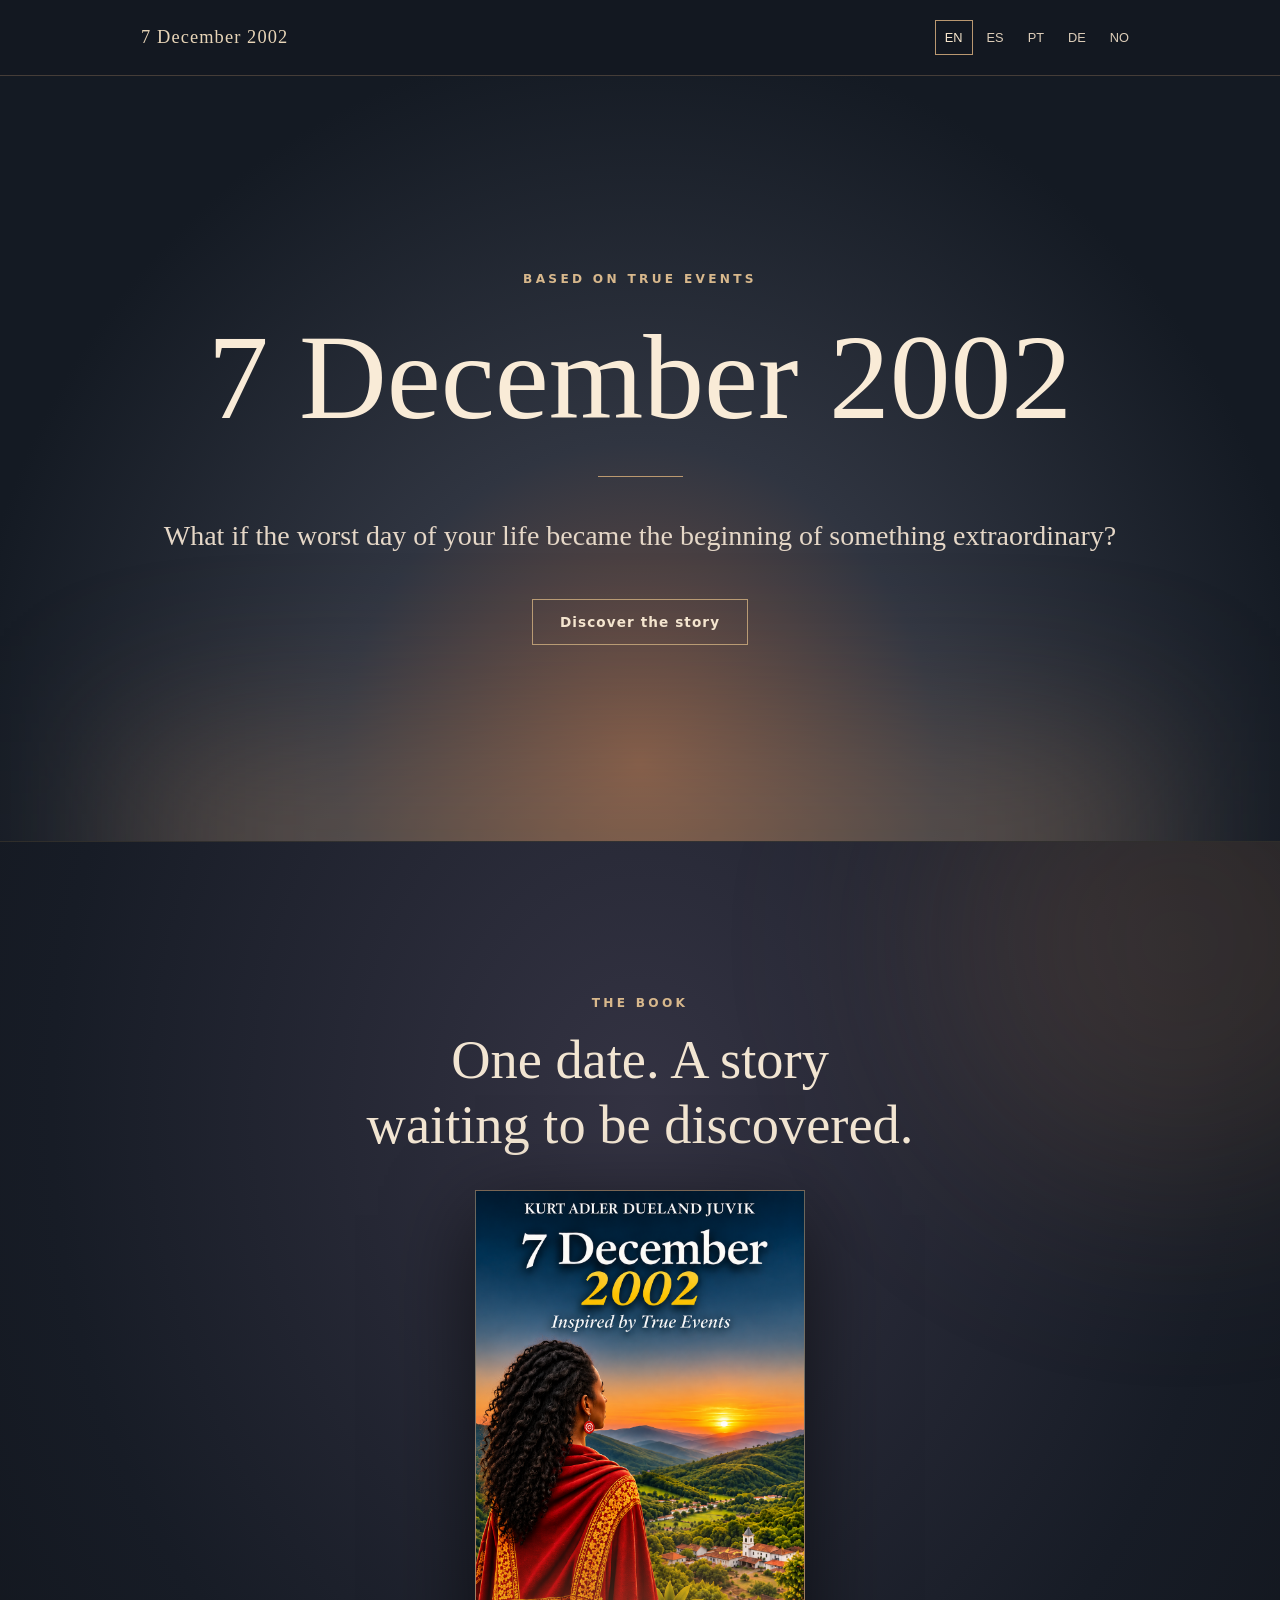
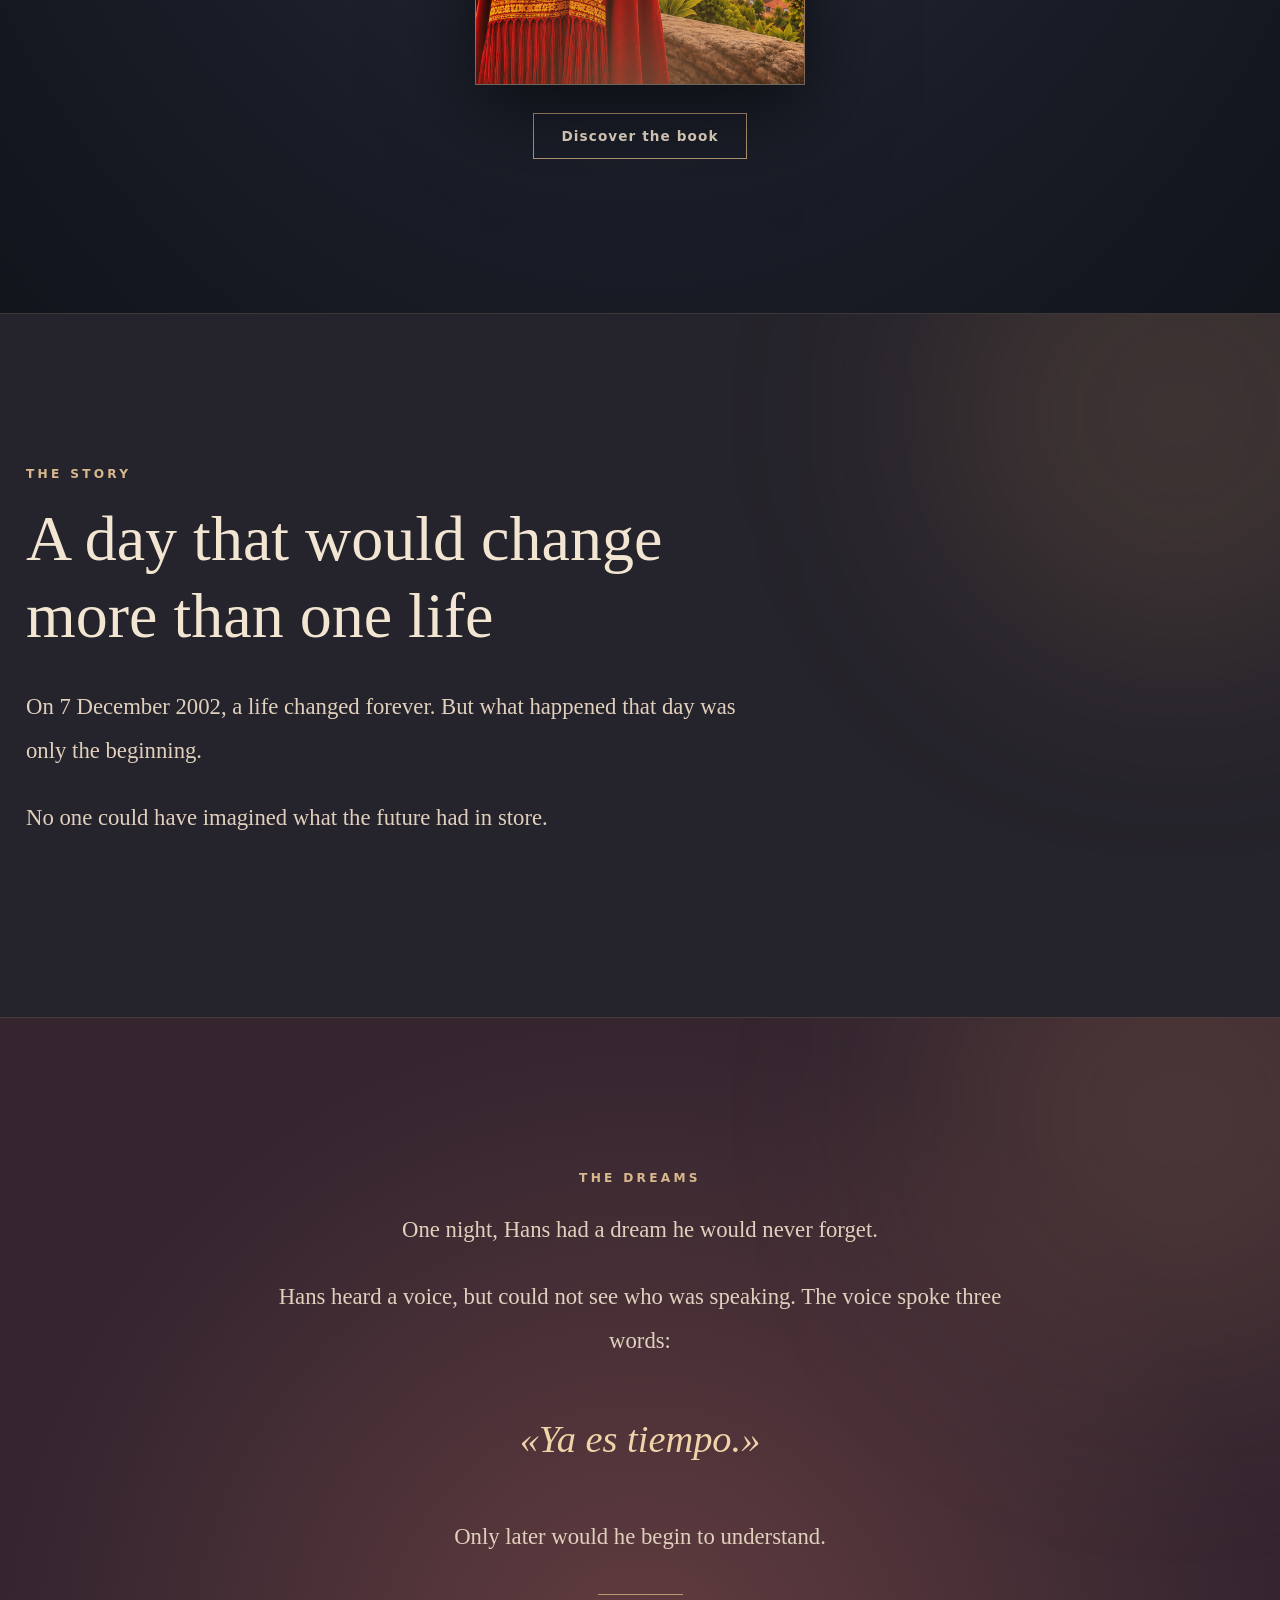
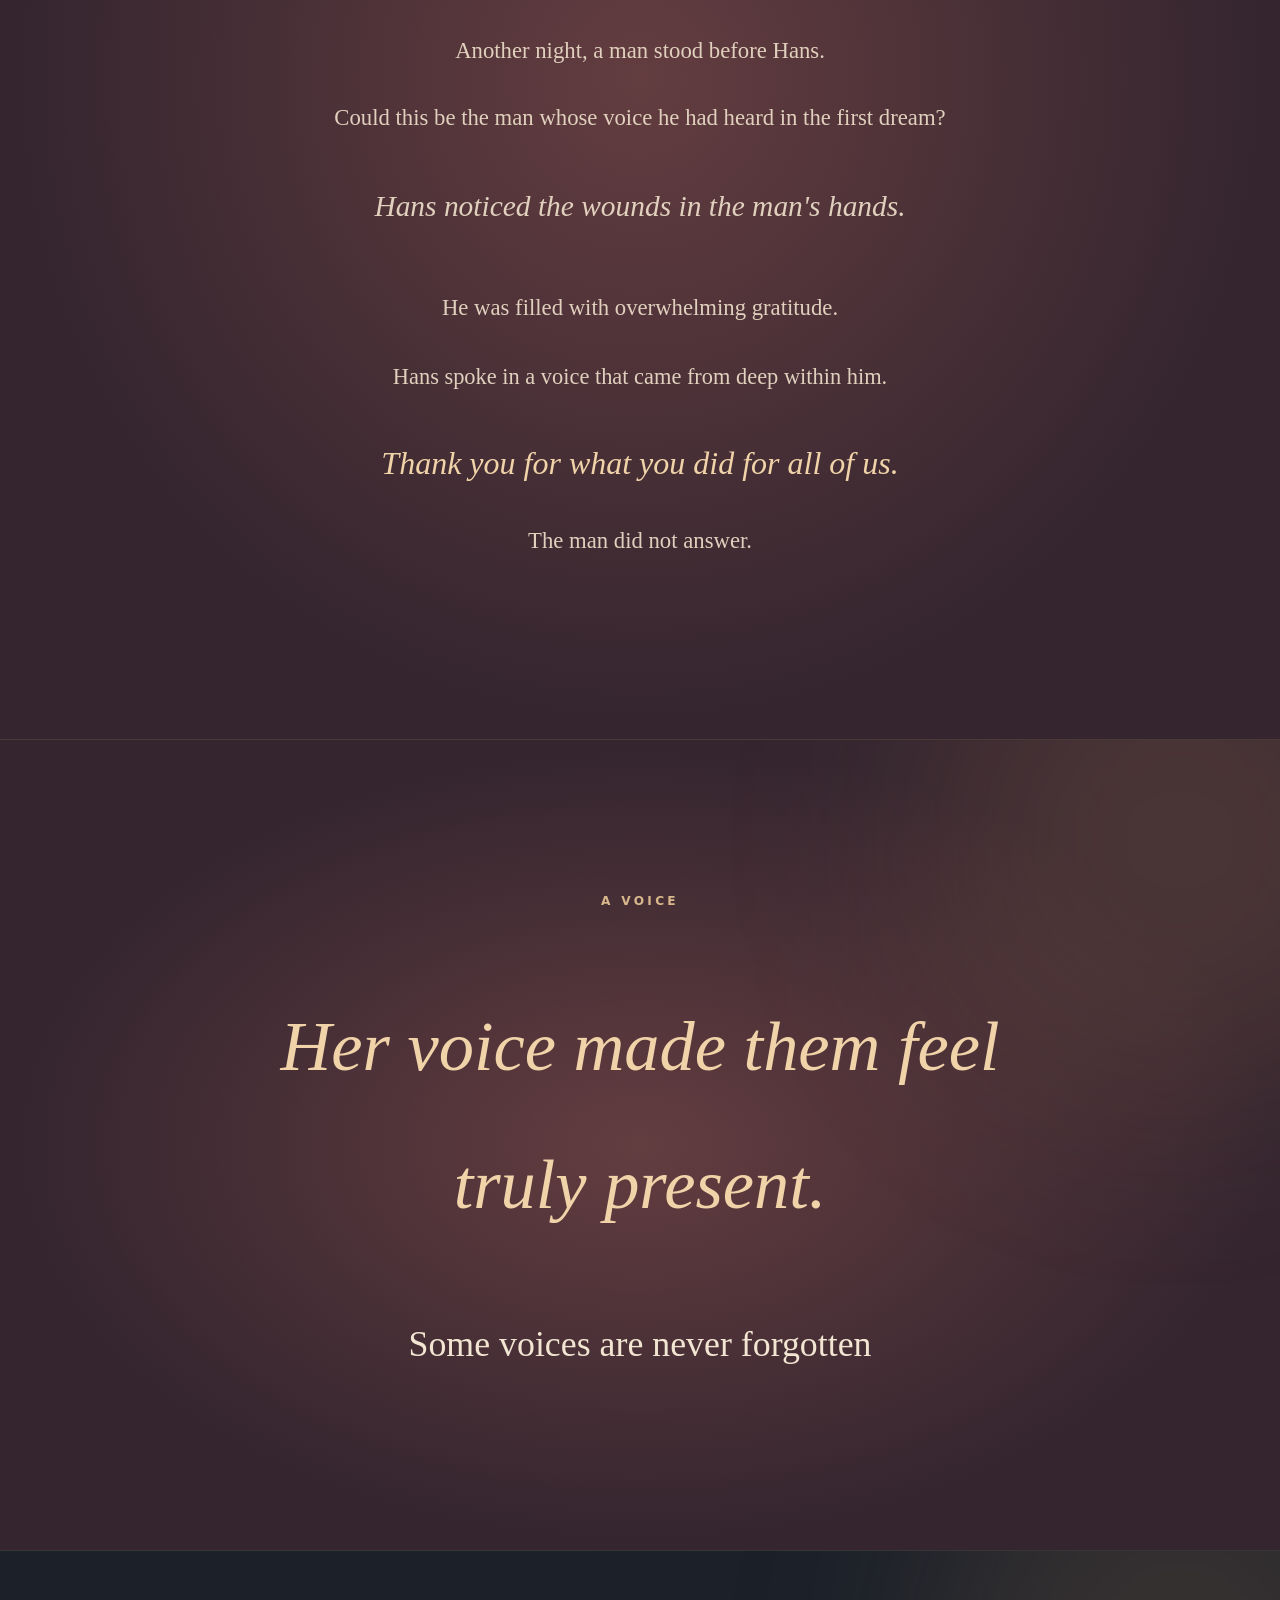
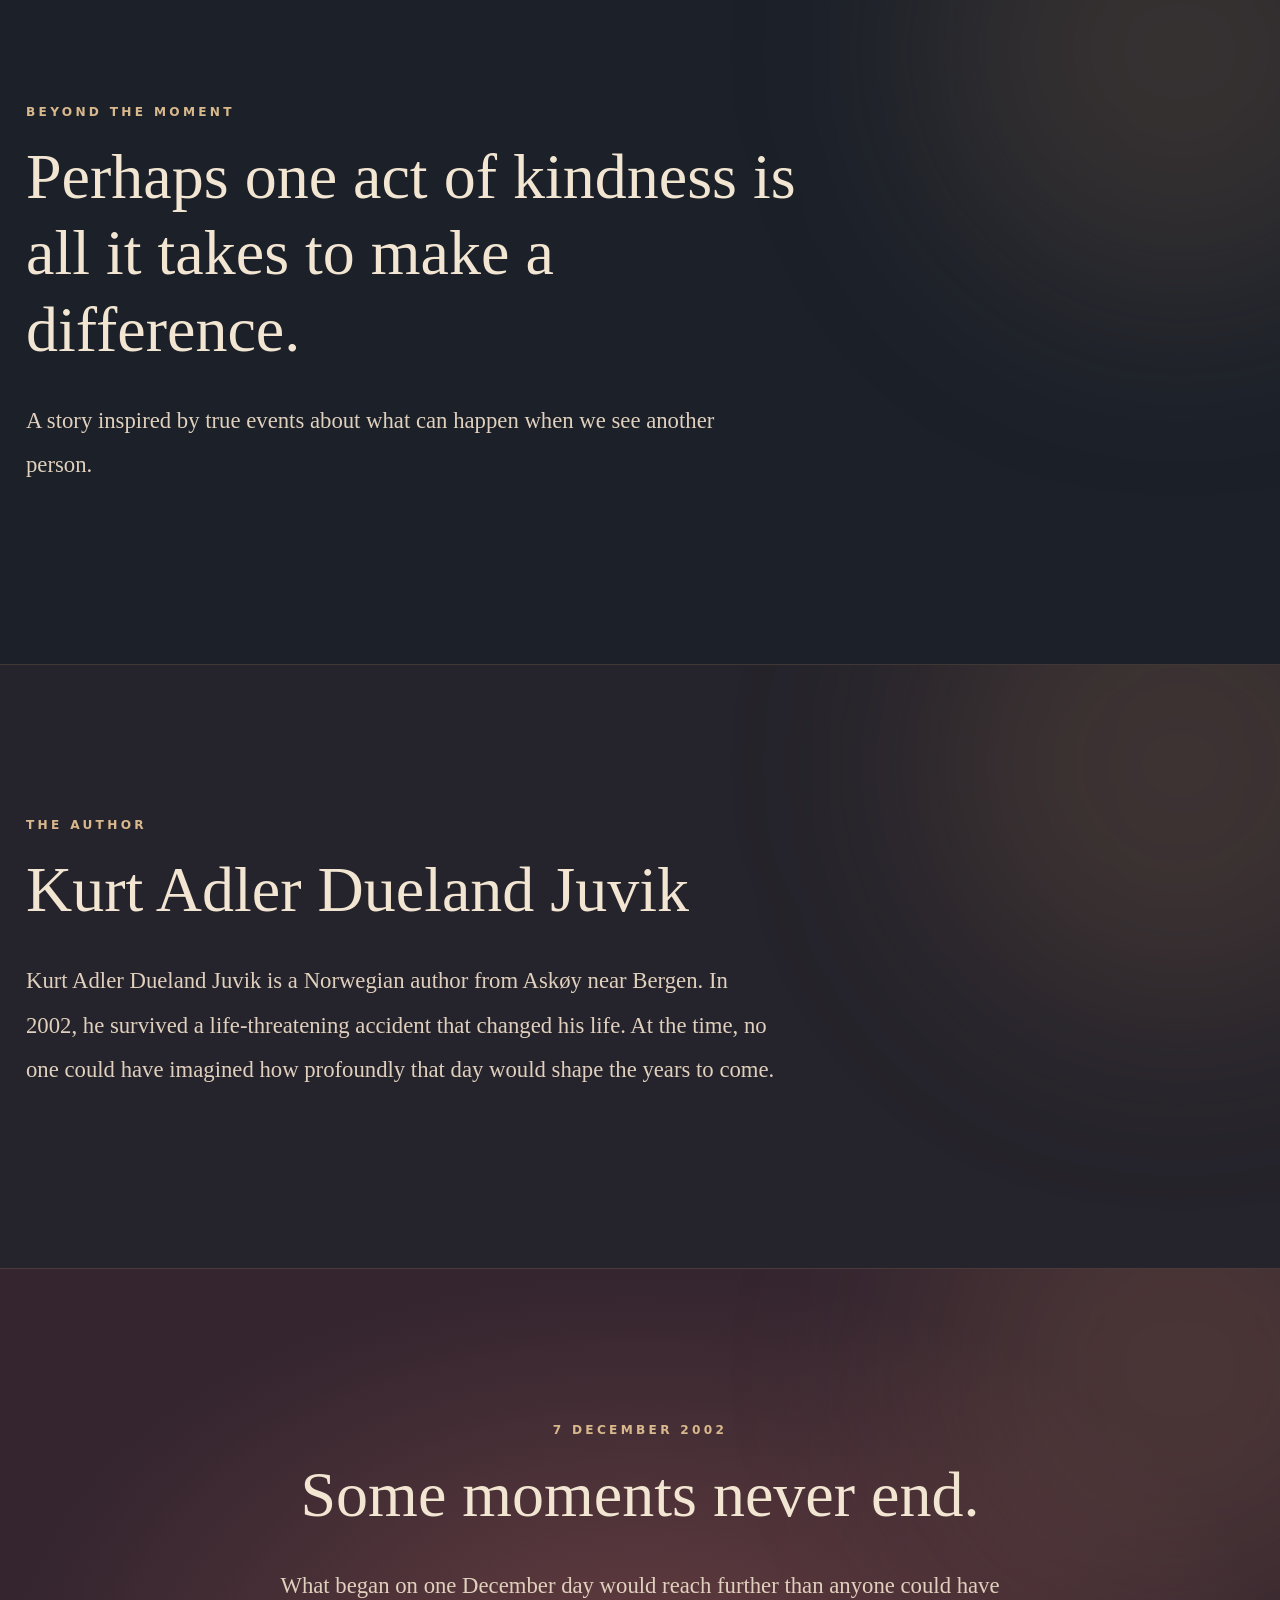
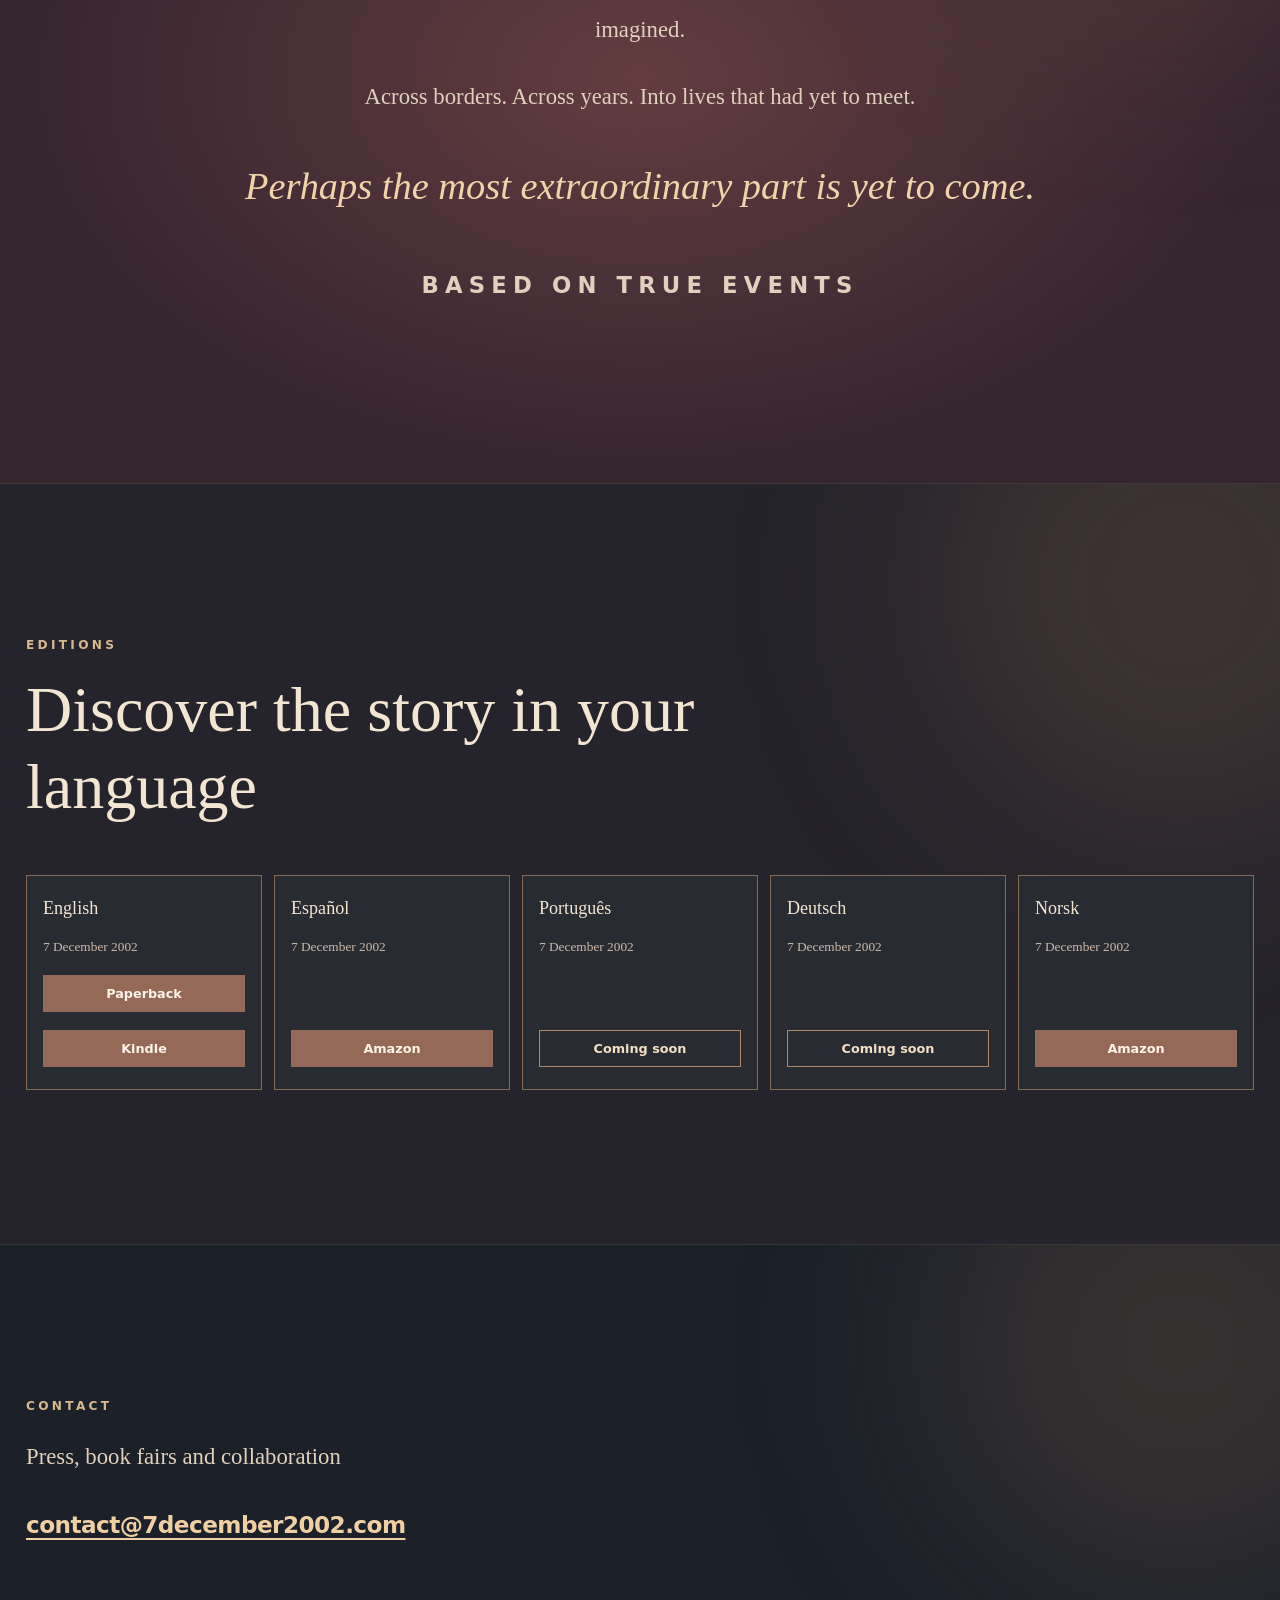
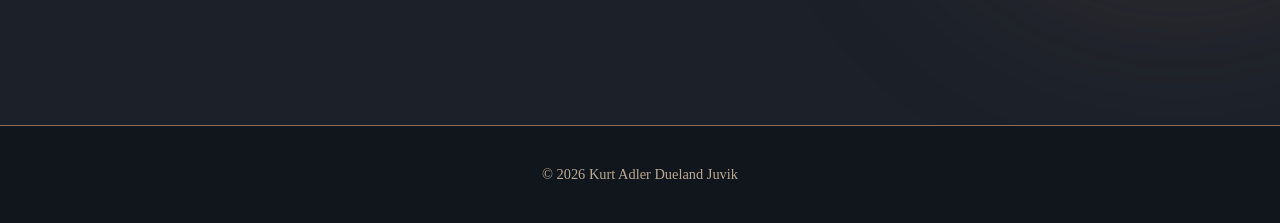
==== commit b7fb447c: "Reduce spacing before second dream quote" ====
--- a/cinematic.html
+++ b/cinematic.html
@@ -40,4 +40,4 @@
 .reveal-poster .poster-year{font:400 clamp(3rem,8vw,4.6rem) Georgia,serif;color:#f4c46d;z-index:1}
 .reveal-poster{padding:0;display:block;aspect-ratio:2/3}.reveal-poster img{width:100%;height:100%;object-fit:cover;display:block}.poster-fallback:not([hidden]){display:flex;flex-direction:column;align-items:center;gap:18px;padding:30px 18px}.reveal .action{margin-top:28px}.reveal h2{font-size:clamp(1.85rem,6.4vw,3.4rem);max-width:700px;margin:18px auto 32px;text-wrap:balance}@media(max-width:650px){.reveal{padding:76px 0!important}.reveal h2{font-size:clamp(1.8rem,7vw,2.4rem);line-height:1.22}}
 @media(prefers-reduced-motion:no-preference){.reveal-poster{animation:poster-appear 1s ease both}@keyframes poster-appear{from{opacity:.5;transform:translateY(16px)}to{opacity:1;transform:translateY(0)}}}
- .closing .quote{margin-top:30px}.closing .ey:last-child{margin-top:36px} </style><style>.dreams #dreamsSix{font-style:italic;font-size:clamp(1.4rem,2.3vw,1.9rem);margin-top:1.3em}.dreams #dreamsPause{margin-top:2.2em}.dreams #dreamsSeven{font-size:clamp(1.45rem,2.5vw,2.1rem);margin-top:2.2em;line-height:1.5}</style><style>.dreams #dreamsGratitude{max-width:740px;margin:1.2em auto 0;font-size:clamp(1.1rem,1.8vw,1.4rem);line-height:1.8}</style><style>.chapter .voice-quote-first{font-size:clamp(2.3rem,5.5vw,4.4rem);font-style:italic;color:#f0d3a8}.chapter .voice-title-last{font-size:clamp(1.45rem,2.8vw,2.35rem);font-style:normal;color:#f2e5d2}</style><script defer src="/_vercel/insights/script.js"></script></head><body><header><div class="wrap"><div class="brand" id="brand">7 December 2002</div><nav class="languages" aria-label="Language"><button data-l="en">EN</button><button data-l="es">ES</button><button data-l="pt">PT</button><button data-l="de">DE</button><button data-l="no">NO</button></nav></div></header><main><section class="intro"><div class="wrap"><div class="ey" id="ey">Based on true events</div><h1 id="date">7 December 2002</h1><div class="rule"></div><p id="opening">What if the worst day of your life became the beginning of something extraordinary?</p><a href="#reveal" class="action" id="discover">Discover the story</a></div></section><section class="chapter reveal" id="reveal"><div class="wrap"><div class="ey" id="revealLabel">The book</div><h2 id="revealTitle">One date. A story waiting to be discovered.</h2><div class="reveal-poster"><img src="/cover-web.jpg" alt="7 December 2002 book cover with Jenny overlooking a Colombian valley" loading="lazy" onerror="this.hidden=true;this.nextElementSibling.hidden=false"><div class="poster-fallback" hidden><div class="poster-author">KURT ADLER DUELAND JUVIK</div><div class="poster-title">7 December</div><div class="poster-year">2002</div></div></div><a class="action" href="#editions" id="revealAction">Discover the book</a></div></section><section class="chapter" id="story"><div class="wrap"><div class="ey" id="storyLabel">The story</div><h2 id="storyTitle">A day that would change more than one life</h2><p id="storyText">On 7 December 2002, a life changed forever. But what happened that day was only the beginning.</p><p id="storyMystery">No one could have imagined what the future had in store.</p></div></section><section class="chapter center dreams" id="dreams"><div class="wrap"><div class="ey" id="dreamsLabel">The dreams</div><p id="dreamsOne">One night, Hans had a dream he would never forget.</p><p id="dreamsTwo">Hans heard a voice, but could not see who was speaking. The voice spoke three words:</p><p class="quote" lang="es">«Ya es tiempo.»</p><p id="dreamsThree">Only later would he begin to understand.</p><div class="rule"></div><p id="dreamsFour">Another night, a man stood before Hans.</p><p id="dreamsFive">Could this be the man whose voice he had heard in the first dream?</p><p id="dreamsSix">Hans noticed the wounds in the man's hands.</p><p id="dreamsPause">He was filled with overwhelming gratitude.</p><p id="dreamsGratitude">Hans spoke in a voice that came from deep within him.</p><p class="quote" id="dreamsSeven">Thank you for what you did for all of us.</p><p id="dreamsEight">The man did not answer.</p></div></section><section class="chapter center"><div class="wrap"><div class="ey" id="voiceLabel">A voice</div><p class="quote voice-quote-first" id="voiceQuote">Her voice made them feel truly present.</p><h2 class="voice-title-last" id="voiceTitle">Some voices are never forgotten</h2></div></section><section class="chapter"><div class="wrap"><div class="ey" id="meaningLabel">Beyond the moment</div><h2 id="meaningTitle">Perhaps one act of kindness is all it takes to make a difference.</h2><p id="meaningText">A story inspired by true events about what can happen when we see another person.</p></div></section><section class="chapter"><div class="wrap"><div class="ey" id="authorLabel">The author</div><h2>Kurt Adler Dueland Juvik</h2><p id="authorText">Kurt Adler Dueland Juvik is a Norwegian author from Askøy near Bergen. In 2002, he survived a life-threatening accident that changed his life. At the time, no one could have imagined how profoundly that day would shape the years to come.</p></div></section><section class="chapter center closing" id="closing"><div class="wrap"><div class="ey">7 DECEMBER 2002</div><h2 id="closingTitle"></h2><p id="closingOne"></p><p id="closingTwo"></p><p class="quote" id="closingFinal"></p><p class="ey" id="closingTrue"></p></div></section><section class="chapter" id="editions"><div class="wrap"><div class="ey" id="edLabel">Editions</div><h2 id="edTitle">Discover the story in your language.</h2><div class="editions"><div class="edition"><b>English</b><small>7 December 2002</small><a href="https://www.amazon.com/dp/B0HFGLJTKH" target="_blank" rel="noopener">Paperback</a><a href="https://www.amazon.com/dp/B0GDHTZF4P" target="_blank" rel="noopener">Kindle</a></div><div class="edition"><b>Español</b><small>7 December 2002</small><a href="https://www.amazon.com/dp/B0HFTT1THT" target="_blank" rel="noopener">Amazon</a></div><div class="edition"><b>Português</b><small>7 December 2002</small><span>Em breve</span></div><div class="edition"><b>Deutsch</b><small>7 December 2002</small><span>Demnächst</span></div><div class="edition"><b>Norsk</b><small>7 December 2002</small><a href="https://www.amazon.com/dp/B0HGYQ862X" target="_blank" rel="noopener">Amazon</a></div></div></div></section><section class="chapter contact"><div class="wrap"><div class="ey" id="contactLabel">Contact</div><p id="contactText">Press, book fairs and collaboration</p><p><a href="mailto:contact@7december2002.com">contact@7december2002.com</a></p></div></section></main><footer>© 2026 Kurt Adler Dueland Juvik</footer><script>const dreamTranslations={"en":["The dreams","One night, Hans had a dream he would never forget.","Hans heard a voice, but could not see who was speaking. The voice spoke three words:","Only later would he begin to understand.","Another night, a man stood before Hans.","Could this be the man whose voice he had heard in the first dream?","Hans noticed the wounds in the man's hands.","He was filled with overwhelming gratitude.","Hans spoke in a voice that came from deep within him.","Thank you for what you did for all of us.","The man did not answer."],"no":["Drømmene","En natt hadde Hans en drøm han aldri skulle glemme.","Hans hørte en stemme, men kunne ikke se hvem som snakket. Stemmen sa tre ord:","Først senere skulle han begynne å forstå.","En annen natt sto en mann foran Hans.","Kunne det være mannen hvis stemme han hadde hørt i den første drømmen?","Hans la merke til sårene i mannens hender.","Han ble fylt av en overveldende takknemlighet.","Hans snakket med en stemme som kom fra dypet av ham.","Takk for det du gjorde for oss alle.","Mannen svarte ikke."],"es":["Los sueños","Una noche, Hans tuvo un sueño que jamás olvidaría.","Hans oyó una voz, pero no pudo ver quién hablaba. La voz pronunció tres palabras:","Solo más tarde empezaría a comprender.","Otra noche, un hombre estaba ante Hans.","¿Podría ser el hombre cuya voz había oído en el primer sueño?","Hans se fijó en las heridas de las manos del hombre.","Sintió una gratitud abrumadora.","Hans habló con una voz que brotaba de lo más profundo de su ser.","Gracias por lo que hiciste por todos nosotros.","El hombre no respondió."],"pt":["Os sonhos","Certa noite, Hans teve um sonho que nunca esqueceria.","Hans ouviu uma voz, mas não conseguiu ver quem falava. A voz disse três palavras:","Só mais tarde começaria a compreender.","Noutra noite, um homem estava diante de Hans.","Seria aquele o homem cuja voz ouvira no primeiro sonho?","Hans reparou nas feridas nas mãos do homem.","Sentiu uma gratidão avassaladora.","Hans falou com uma voz que vinha do mais profundo do seu ser.","Obrigado por tudo o que fizeste por todos nós.","O homem não respondeu."],"de":["Die Träume","Eines Nachts hatte Hans einen Traum, den er nie vergessen würde.","Hans hörte eine Stimme, konnte aber nicht sehen, wer sprach. Die Stimme sagte drei Worte:","Erst später sollte er allmählich verstehen.","In einer anderen Nacht stand ein Mann vor Hans.","Konnte es der Mann sein, dessen Stimme er im ersten Traum gehört hatte?","Hans bemerkte die Wunden an den Händen des Mannes.","Überwältigende Dankbarkeit erfüllte ihn.","Hans sprach mit einer Stimme, die tief aus seinem Inneren kam.","Danke für das, was du für uns alle getan hast.","Der Mann antwortete nicht."]};const closingTranslations={"en":["Some moments never end.","What began on one December day would reach further than anyone could have imagined.","Across borders. Across years. Into lives that had yet to meet.","Perhaps the most extraordinary part is yet to come.","Based on true events"],"no":["Noen øyeblikk tar aldri slutt.","Det som startet en desemberdag, skulle få større betydning enn noen kunne forestille seg.","På tvers av landegrenser. Gjennom mange år. Inn i livene til mennesker som ennå ikke hadde møtt hverandre.","Kanskje er det mest bemerkelsesverdige fortsatt i vente.","Basert på virkelige hendelser"],"es":["Hay momentos que nunca terminan.","Lo que comenzó un día de diciembre llegaría mucho más lejos de lo que nadie hubiera imaginado.","A través de fronteras. A través de los años. Hasta las vidas de personas que aún no se habían conocido.","Quizá lo más extraordinario esté aún por llegar.","Basado en hechos reales"],"pt":["Há momentos que nunca acabam.","O que começou num dia de dezembro teria um alcance muito maior do que alguém poderia imaginar.","Através de fronteiras. Ao longo dos anos. Até à vida de pessoas que ainda não se tinham conhecido.","Talvez o mais extraordinário ainda esteja por vir.","Baseado em acontecimentos reais"],"de":["Manche Augenblicke enden nie.","Was an einem Dezembertag begann, sollte weit größere Kreise ziehen, als irgendjemand hätte ahnen können.","Über Grenzen hinweg. Über viele Jahre. Hinein in das Leben von Menschen, die einander noch nicht begegnet waren.","Vielleicht steht das Außergewöhnlichste noch bevor.","Nach wahren Begebenheiten"]};const revealTranslations={"en":["What happened on this day?","The book","One date. A story waiting to be discovered.","Discover the book"],"no":["Hva skjedde denne dagen?","Boken","Én dato. En historie som venter på å bli oppdaget.","Oppdag boken"],"es":["¿Qué ocurrió aquel día?","El libro","Una fecha. Una historia por descubrir.","Descubre el libro"],"pt":["O que aconteceu naquele dia?","O livro","Uma data. Uma história por descobrir.","Descubra o livro"],"de":["Was geschah an diesem Tag?","Das Buch","Ein Datum. Eine Geschichte, die entdeckt werden will.","Entdecke das Buch"]};const translations={en:['Based on true events','7 December 2002','What if the worst day of your life became the beginning of something extraordinary?','Some dates fade from memory. Others remain with us forever.','Discover the story','The story','A day that would change more than one life','On 7 December 2002, a life changed forever. But what happened that day was only the beginning.','No one could have imagined what the future had in store.','A voice','Some voices are never forgotten','Her voice made them feel truly present.','Beyond the moment','Perhaps one act of kindness is all it takes to make a difference.','A story inspired by true events about what can happen when we see another person.','The author','Kurt Adler Dueland Juvik is a Norwegian author from Askøy near Bergen. In 2002, he survived a life-threatening accident that changed his life. At the time, no one could have imagined how profoundly that day would shape the years to come.','Editions','Discover the story in your language','Contact','Some stories deserve to be shared.','Press, book fairs and collaboration'],no:['Basert på virkelige hendelser','7. desember 2002','Hva om den verste dagen i livet ditt ble begynnelsen på noe ekstraordinært?','Noen datoer viskes ut av minnet. Andre blir hos oss for alltid.','Oppdag historien','Historien','En dag som skulle forandre mer enn ett liv','Den 7. desember 2002 ble et liv forandret for alltid. Men det som skjedde den dagen, var bare begynnelsen.','Ingen kunne forestille seg hva fremtiden hadde å by på.','En stemme','Noen stemmer blir aldri glemt','Stemmen hennes fikk dem til å føle seg til stede.','Etter øyeblikket','En handling av omtanke er kanskje det som skal til for å gjøre en forskjell.','En historie basert på virkelige hendelser om hva som kan skje når vi ser et annet menneske.','Forfatteren','Kurt Adler Dueland Juvik er en norsk forfatter fra Askøy utenfor Bergen. I 2002 overlevde han en livstruende ulykke som forandret livet hans. Ingen kunne den gangen ane hvor stor betydning denne dagen skulle få for årene som fulgte.','Utgaver','En historie som begynte med én dato','Kontakt','Noen historier fortjener å bli fortalt.','Presse, bokmesser og samarbeid'],es:['Basado en hechos reales','7 de diciembre de 2002','¿Y si el peor día de tu vida fuera el comienzo de algo extraordinario?','Algunas fechas se desvanecen de la memoria. Otras permanecen con nosotros para siempre.','Descubre la historia','La historia','Un día que cambiaría más de una vida','El 7 de diciembre de 2002, una vida cambió para siempre. Pero lo que ocurrió aquel día fue solo el comienzo.','Nadie podía imaginar lo que depararía el futuro.','Una voz','Hay voces que nunca se olvidan','Su voz les hacía sentir que estaban plenamente presentes.','Más allá del momento','Quizá un acto de bondad sea todo lo que hace falta para marcar la diferencia.','Una historia basada en hechos reales sobre lo que puede suceder cuando vemos a otra persona.','El autor','Kurt Adler Dueland Juvik es un escritor noruego de Askøy, cerca de Bergen. En 2002 sobrevivió a un accidente que puso en peligro su vida y la cambió para siempre. En aquel momento, nadie podía imaginar hasta qué punto aquel día marcaría los años venideros.','Ediciones','Descubre la historia en tu idioma','Contacto','Hay historias que merecen ser compartidas.','Prensa, ferias del libro y colaboración'],pt:['Baseado em acontecimentos reais','7 de dezembro de 2002','E se o pior dia da sua vida fosse o começo de algo extraordinário?','Algumas datas desaparecem da memória. Outras ficam connosco para sempre.','Descubra a história','A história','Um dia que mudaria mais do que uma vida','No dia 7 de dezembro de 2002, uma vida mudou para sempre. Mas o que aconteceu nesse dia foi apenas o começo.','Ninguém podia imaginar o que o futuro reservava.','Uma voz','Há vozes que nunca são esquecidas','A voz dela fazia-os sentir plenamente presentes.','Além do momento','Talvez um gesto de bondade seja tudo o que é preciso para fazer a diferença.','Uma história baseada em acontecimentos reais sobre o que pode acontecer quando vemos outra pessoa.','O autor','Kurt Adler Dueland Juvik é um escritor norueguês de Askøy, perto de Bergen. Em 2002, sobreviveu a um acidente que pôs a sua vida em risco e a mudou para sempre. Na altura, ninguém podia imaginar até que ponto aquele dia marcaria os anos seguintes.','Edições','Descubra a história na sua língua','Contacto','Algumas histórias merecem ser partilhadas.','Imprensa, feiras do livro e colaboração'],de:['Nach wahren Begebenheiten','7. Dezember 2002','Was, wenn der schlimmste Tag deines Lebens der Anfang von etwas Außergewöhnlichem wäre?','Manche Daten verblassen in der Erinnerung. Andere bleiben für immer.','Entdecke die Geschichte','Die Geschichte','Ein Tag, der mehr als ein Leben verändern sollte','Am 7. Dezember 2002 veränderte sich ein Leben für immer. Doch was an diesem Tag geschah, war erst der Anfang.','Niemand konnte sich vorstellen, was die Zukunft bringen würde.','Eine Stimme','Manche Stimmen werden nie vergessen','Ihre Stimme gab ihnen das Gefühl, ganz im Augenblick zu sein.','Über den Augenblick hinaus','Vielleicht braucht es nur eine Geste der Mitmenschlichkeit, um etwas zu bewirken.','Eine Geschichte nach wahren Begebenheiten darüber, was geschehen kann, wenn wir einen anderen Menschen sehen.','Der Autor','Kurt Adler Dueland Juvik ist ein norwegischer Autor von Askøy bei Bergen. Im Jahr 2002 überlebte er einen lebensbedrohlichen Unfall, der sein Leben veränderte. Damals konnte niemand ahnen, wie sehr dieser Tag die kommenden Jahre prägen würde.','Ausgaben','Entdecke die Geschichte in deiner Sprache','Kontakt','Manche Geschichten verdienen es, erzählt zu werden.','Presse, Buchmessen und Zusammenarbeit']};const ids=['ey','date','opening','turn','discover','storyLabel','storyTitle','storyText','storyMystery','voiceLabel','voiceTitle','voiceQuote','meaningLabel','meaningTitle','meaningText','authorLabel','authorText','edLabel','edTitle','contactLabel','contactTitle','contactText'];function choose(l){l=translations[l]?l:'en';['dreamsLabel','dreamsOne','dreamsTwo','dreamsThree','dreamsFour','dreamsFive','dreamsSix','dreamsPause','dreamsGratitude','dreamsSeven','dreamsEight'].forEach((id,i)=>document.getElementById(id).textContent=dreamTranslations[l][i]);translations[l].forEach((t,i)=>(document.getElementById(ids[i])||{}).textContent=t);['revealLabel','revealTitle','revealAction'].forEach((id,i)=>document.getElementById(id).textContent=revealTranslations[l][i+1]);['closingTitle','closingOne','closingTwo','closingFinal','closingTrue'].forEach((id,i)=>document.getElementById(id).textContent=closingTranslations[l][i]);document.getElementById('date').textContent=translations[l][1];document.getElementById('brand').textContent=translations[l][1];const editionTitles={en:['7 December 2002','7 December 2002','7 December 2002','7 December 2002','7 December 2002'],no:['7 December 2002','7 December 2002','7 December 2002','7 December 2002','7. desember 2002'],es:['7 December 2002','7 de diciembre de 2002','7 December 2002','7 December 2002','7 December 2002'],pt:['7 December 2002','7 December 2002','7 de dezembro de 2002','7 December 2002','7 December 2002'],de:['7 December 2002','7 December 2002','7 December 2002','7. Dezember 2002','7 December 2002']};document.querySelectorAll('.edition small').forEach((el,i)=>{el.textContent=editionTitles[l][i]});const editionLabels={en:['Paperback','Kindle','Amazon','Coming soon','Coming soon','Amazon'],no:['Pocketbok','Kindle','Amazon','Kommer snart','Kommer snart','Amazon'],es:['Tapa blanda','Kindle','Amazon','Próximamente','Próximamente','Amazon'],pt:['Livro impresso','Kindle','Amazon','Em breve','Em breve','Amazon'],de:['Taschenbuch','Kindle','Amazon','Demnächst','Demnächst','Amazon']};document.querySelectorAll('.edition a,.edition span').forEach((el,i)=>{el.textContent=editionLabels[l][i]});document.documentElement.lang=l==='no'?'nb':l;document.title=translations[l][1]+' | Kurt Adler Dueland Juvik';document.querySelectorAll('[data-l]').forEach(b=>{const active=b.dataset.l===l;b.classList.toggle('active',active);b.setAttribute('aria-pressed',String(active))});history.replaceState(null,'',location.pathname+'?lang='+l+location.hash)}document.querySelectorAll('[data-l]').forEach(b=>b.addEventListener('click',()=>choose(b.dataset.l)));choose(new URLSearchParams(location.search).get('lang')||'en');</script></body></html>+ .closing .quote{margin-top:30px}.closing .ey:last-child{margin-top:36px} </style><style>.dreams #dreamsSix{font-style:italic;font-size:clamp(1.4rem,2.3vw,1.9rem);margin-top:1.3em}.dreams #dreamsPause{margin-top:2.2em}.dreams #dreamsSeven{font-size:clamp(1.45rem,2.5vw,2.1rem);margin-top:1.3em;line-height:1.5}</style><style>.dreams #dreamsGratitude{max-width:740px;margin:1.2em auto 0;font-size:clamp(1.1rem,1.8vw,1.4rem);line-height:1.8}</style><style>.chapter .voice-quote-first{font-size:clamp(2.3rem,5.5vw,4.4rem);font-style:italic;color:#f0d3a8}.chapter .voice-title-last{font-size:clamp(1.45rem,2.8vw,2.35rem);font-style:normal;color:#f2e5d2}</style><script defer src="/_vercel/insights/script.js"></script></head><body><header><div class="wrap"><div class="brand" id="brand">7 December 2002</div><nav class="languages" aria-label="Language"><button data-l="en">EN</button><button data-l="es">ES</button><button data-l="pt">PT</button><button data-l="de">DE</button><button data-l="no">NO</button></nav></div></header><main><section class="intro"><div class="wrap"><div class="ey" id="ey">Based on true events</div><h1 id="date">7 December 2002</h1><div class="rule"></div><p id="opening">What if the worst day of your life became the beginning of something extraordinary?</p><a href="#reveal" class="action" id="discover">Discover the story</a></div></section><section class="chapter reveal" id="reveal"><div class="wrap"><div class="ey" id="revealLabel">The book</div><h2 id="revealTitle">One date. A story waiting to be discovered.</h2><div class="reveal-poster"><img src="/cover-web.jpg" alt="7 December 2002 book cover with Jenny overlooking a Colombian valley" loading="lazy" onerror="this.hidden=true;this.nextElementSibling.hidden=false"><div class="poster-fallback" hidden><div class="poster-author">KURT ADLER DUELAND JUVIK</div><div class="poster-title">7 December</div><div class="poster-year">2002</div></div></div><a class="action" href="#editions" id="revealAction">Discover the book</a></div></section><section class="chapter" id="story"><div class="wrap"><div class="ey" id="storyLabel">The story</div><h2 id="storyTitle">A day that would change more than one life</h2><p id="storyText">On 7 December 2002, a life changed forever. But what happened that day was only the beginning.</p><p id="storyMystery">No one could have imagined what the future had in store.</p></div></section><section class="chapter center dreams" id="dreams"><div class="wrap"><div class="ey" id="dreamsLabel">The dreams</div><p id="dreamsOne">One night, Hans had a dream he would never forget.</p><p id="dreamsTwo">Hans heard a voice, but could not see who was speaking. The voice spoke three words:</p><p class="quote" lang="es">«Ya es tiempo.»</p><p id="dreamsThree">Only later would he begin to understand.</p><div class="rule"></div><p id="dreamsFour">Another night, a man stood before Hans.</p><p id="dreamsFive">Could this be the man whose voice he had heard in the first dream?</p><p id="dreamsSix">Hans noticed the wounds in the man's hands.</p><p id="dreamsPause">He was filled with overwhelming gratitude.</p><p id="dreamsGratitude">Hans spoke in a voice that came from deep within him.</p><p class="quote" id="dreamsSeven">Thank you for what you did for all of us.</p><p id="dreamsEight">The man did not answer.</p></div></section><section class="chapter center"><div class="wrap"><div class="ey" id="voiceLabel">A voice</div><p class="quote voice-quote-first" id="voiceQuote">Her voice made them feel truly present.</p><h2 class="voice-title-last" id="voiceTitle">Some voices are never forgotten</h2></div></section><section class="chapter"><div class="wrap"><div class="ey" id="meaningLabel">Beyond the moment</div><h2 id="meaningTitle">Perhaps one act of kindness is all it takes to make a difference.</h2><p id="meaningText">A story inspired by true events about what can happen when we see another person.</p></div></section><section class="chapter"><div class="wrap"><div class="ey" id="authorLabel">The author</div><h2>Kurt Adler Dueland Juvik</h2><p id="authorText">Kurt Adler Dueland Juvik is a Norwegian author from Askøy near Bergen. In 2002, he survived a life-threatening accident that changed his life. At the time, no one could have imagined how profoundly that day would shape the years to come.</p></div></section><section class="chapter center closing" id="closing"><div class="wrap"><div class="ey">7 DECEMBER 2002</div><h2 id="closingTitle"></h2><p id="closingOne"></p><p id="closingTwo"></p><p class="quote" id="closingFinal"></p><p class="ey" id="closingTrue"></p></div></section><section class="chapter" id="editions"><div class="wrap"><div class="ey" id="edLabel">Editions</div><h2 id="edTitle">Discover the story in your language.</h2><div class="editions"><div class="edition"><b>English</b><small>7 December 2002</small><a href="https://www.amazon.com/dp/B0HFGLJTKH" target="_blank" rel="noopener">Paperback</a><a href="https://www.amazon.com/dp/B0GDHTZF4P" target="_blank" rel="noopener">Kindle</a></div><div class="edition"><b>Español</b><small>7 December 2002</small><a href="https://www.amazon.com/dp/B0HFTT1THT" target="_blank" rel="noopener">Amazon</a></div><div class="edition"><b>Português</b><small>7 December 2002</small><span>Em breve</span></div><div class="edition"><b>Deutsch</b><small>7 December 2002</small><span>Demnächst</span></div><div class="edition"><b>Norsk</b><small>7 December 2002</small><a href="https://www.amazon.com/dp/B0HGYQ862X" target="_blank" rel="noopener">Amazon</a></div></div></div></section><section class="chapter contact"><div class="wrap"><div class="ey" id="contactLabel">Contact</div><p id="contactText">Press, book fairs and collaboration</p><p><a href="mailto:contact@7december2002.com">contact@7december2002.com</a></p></div></section></main><footer>© 2026 Kurt Adler Dueland Juvik</footer><script>const dreamTranslations={"en":["The dreams","One night, Hans had a dream he would never forget.","Hans heard a voice, but could not see who was speaking. The voice spoke three words:","Only later would he begin to understand.","Another night, a man stood before Hans.","Could this be the man whose voice he had heard in the first dream?","Hans noticed the wounds in the man's hands.","He was filled with overwhelming gratitude.","Hans spoke in a voice that came from deep within him.","Thank you for what you did for all of us.","The man did not answer."],"no":["Drømmene","En natt hadde Hans en drøm han aldri skulle glemme.","Hans hørte en stemme, men kunne ikke se hvem som snakket. Stemmen sa tre ord:","Først senere skulle han begynne å forstå.","En annen natt sto en mann foran Hans.","Kunne det være mannen hvis stemme han hadde hørt i den første drømmen?","Hans la merke til sårene i mannens hender.","Han ble fylt av en overveldende takknemlighet.","Hans snakket med en stemme som kom fra dypet av ham.","Takk for det du gjorde for oss alle.","Mannen svarte ikke."],"es":["Los sueños","Una noche, Hans tuvo un sueño que jamás olvidaría.","Hans oyó una voz, pero no pudo ver quién hablaba. La voz pronunció tres palabras:","Solo más tarde empezaría a comprender.","Otra noche, un hombre estaba ante Hans.","¿Podría ser el hombre cuya voz había oído en el primer sueño?","Hans se fijó en las heridas de las manos del hombre.","Sintió una gratitud abrumadora.","Hans habló con una voz que brotaba de lo más profundo de su ser.","Gracias por lo que hiciste por todos nosotros.","El hombre no respondió."],"pt":["Os sonhos","Certa noite, Hans teve um sonho que nunca esqueceria.","Hans ouviu uma voz, mas não conseguiu ver quem falava. A voz disse três palavras:","Só mais tarde começaria a compreender.","Noutra noite, um homem estava diante de Hans.","Seria aquele o homem cuja voz ouvira no primeiro sonho?","Hans reparou nas feridas nas mãos do homem.","Sentiu uma gratidão avassaladora.","Hans falou com uma voz que vinha do mais profundo do seu ser.","Obrigado por tudo o que fizeste por todos nós.","O homem não respondeu."],"de":["Die Träume","Eines Nachts hatte Hans einen Traum, den er nie vergessen würde.","Hans hörte eine Stimme, konnte aber nicht sehen, wer sprach. Die Stimme sagte drei Worte:","Erst später sollte er allmählich verstehen.","In einer anderen Nacht stand ein Mann vor Hans.","Konnte es der Mann sein, dessen Stimme er im ersten Traum gehört hatte?","Hans bemerkte die Wunden an den Händen des Mannes.","Überwältigende Dankbarkeit erfüllte ihn.","Hans sprach mit einer Stimme, die tief aus seinem Inneren kam.","Danke für das, was du für uns alle getan hast.","Der Mann antwortete nicht."]};const closingTranslations={"en":["Some moments never end.","What began on one December day would reach further than anyone could have imagined.","Across borders. Across years. Into lives that had yet to meet.","Perhaps the most extraordinary part is yet to come.","Based on true events"],"no":["Noen øyeblikk tar aldri slutt.","Det som startet en desemberdag, skulle få større betydning enn noen kunne forestille seg.","På tvers av landegrenser. Gjennom mange år. Inn i livene til mennesker som ennå ikke hadde møtt hverandre.","Kanskje er det mest bemerkelsesverdige fortsatt i vente.","Basert på virkelige hendelser"],"es":["Hay momentos que nunca terminan.","Lo que comenzó un día de diciembre llegaría mucho más lejos de lo que nadie hubiera imaginado.","A través de fronteras. A través de los años. Hasta las vidas de personas que aún no se habían conocido.","Quizá lo más extraordinario esté aún por llegar.","Basado en hechos reales"],"pt":["Há momentos que nunca acabam.","O que começou num dia de dezembro teria um alcance muito maior do que alguém poderia imaginar.","Através de fronteiras. Ao longo dos anos. Até à vida de pessoas que ainda não se tinham conhecido.","Talvez o mais extraordinário ainda esteja por vir.","Baseado em acontecimentos reais"],"de":["Manche Augenblicke enden nie.","Was an einem Dezembertag begann, sollte weit größere Kreise ziehen, als irgendjemand hätte ahnen können.","Über Grenzen hinweg. Über viele Jahre. Hinein in das Leben von Menschen, die einander noch nicht begegnet waren.","Vielleicht steht das Außergewöhnlichste noch bevor.","Nach wahren Begebenheiten"]};const revealTranslations={"en":["What happened on this day?","The book","One date. A story waiting to be discovered.","Discover the book"],"no":["Hva skjedde denne dagen?","Boken","Én dato. En historie som venter på å bli oppdaget.","Oppdag boken"],"es":["¿Qué ocurrió aquel día?","El libro","Una fecha. Una historia por descubrir.","Descubre el libro"],"pt":["O que aconteceu naquele dia?","O livro","Uma data. Uma história por descobrir.","Descubra o livro"],"de":["Was geschah an diesem Tag?","Das Buch","Ein Datum. Eine Geschichte, die entdeckt werden will.","Entdecke das Buch"]};const translations={en:['Based on true events','7 December 2002','What if the worst day of your life became the beginning of something extraordinary?','Some dates fade from memory. Others remain with us forever.','Discover the story','The story','A day that would change more than one life','On 7 December 2002, a life changed forever. But what happened that day was only the beginning.','No one could have imagined what the future had in store.','A voice','Some voices are never forgotten','Her voice made them feel truly present.','Beyond the moment','Perhaps one act of kindness is all it takes to make a difference.','A story inspired by true events about what can happen when we see another person.','The author','Kurt Adler Dueland Juvik is a Norwegian author from Askøy near Bergen. In 2002, he survived a life-threatening accident that changed his life. At the time, no one could have imagined how profoundly that day would shape the years to come.','Editions','Discover the story in your language','Contact','Some stories deserve to be shared.','Press, book fairs and collaboration'],no:['Basert på virkelige hendelser','7. desember 2002','Hva om den verste dagen i livet ditt ble begynnelsen på noe ekstraordinært?','Noen datoer viskes ut av minnet. Andre blir hos oss for alltid.','Oppdag historien','Historien','En dag som skulle forandre mer enn ett liv','Den 7. desember 2002 ble et liv forandret for alltid. Men det som skjedde den dagen, var bare begynnelsen.','Ingen kunne forestille seg hva fremtiden hadde å by på.','En stemme','Noen stemmer blir aldri glemt','Stemmen hennes fikk dem til å føle seg til stede.','Etter øyeblikket','En handling av omtanke er kanskje det som skal til for å gjøre en forskjell.','En historie basert på virkelige hendelser om hva som kan skje når vi ser et annet menneske.','Forfatteren','Kurt Adler Dueland Juvik er en norsk forfatter fra Askøy utenfor Bergen. I 2002 overlevde han en livstruende ulykke som forandret livet hans. Ingen kunne den gangen ane hvor stor betydning denne dagen skulle få for årene som fulgte.','Utgaver','En historie som begynte med én dato','Kontakt','Noen historier fortjener å bli fortalt.','Presse, bokmesser og samarbeid'],es:['Basado en hechos reales','7 de diciembre de 2002','¿Y si el peor día de tu vida fuera el comienzo de algo extraordinario?','Algunas fechas se desvanecen de la memoria. Otras permanecen con nosotros para siempre.','Descubre la historia','La historia','Un día que cambiaría más de una vida','El 7 de diciembre de 2002, una vida cambió para siempre. Pero lo que ocurrió aquel día fue solo el comienzo.','Nadie podía imaginar lo que depararía el futuro.','Una voz','Hay voces que nunca se olvidan','Su voz les hacía sentir que estaban plenamente presentes.','Más allá del momento','Quizá un acto de bondad sea todo lo que hace falta para marcar la diferencia.','Una historia basada en hechos reales sobre lo que puede suceder cuando vemos a otra persona.','El autor','Kurt Adler Dueland Juvik es un escritor noruego de Askøy, cerca de Bergen. En 2002 sobrevivió a un accidente que puso en peligro su vida y la cambió para siempre. En aquel momento, nadie podía imaginar hasta qué punto aquel día marcaría los años venideros.','Ediciones','Descubre la historia en tu idioma','Contacto','Hay historias que merecen ser compartidas.','Prensa, ferias del libro y colaboración'],pt:['Baseado em acontecimentos reais','7 de dezembro de 2002','E se o pior dia da sua vida fosse o começo de algo extraordinário?','Algumas datas desaparecem da memória. Outras ficam connosco para sempre.','Descubra a história','A história','Um dia que mudaria mais do que uma vida','No dia 7 de dezembro de 2002, uma vida mudou para sempre. Mas o que aconteceu nesse dia foi apenas o começo.','Ninguém podia imaginar o que o futuro reservava.','Uma voz','Há vozes que nunca são esquecidas','A voz dela fazia-os sentir plenamente presentes.','Além do momento','Talvez um gesto de bondade seja tudo o que é preciso para fazer a diferença.','Uma história baseada em acontecimentos reais sobre o que pode acontecer quando vemos outra pessoa.','O autor','Kurt Adler Dueland Juvik é um escritor norueguês de Askøy, perto de Bergen. Em 2002, sobreviveu a um acidente que pôs a sua vida em risco e a mudou para sempre. Na altura, ninguém podia imaginar até que ponto aquele dia marcaria os anos seguintes.','Edições','Descubra a história na sua língua','Contacto','Algumas histórias merecem ser partilhadas.','Imprensa, feiras do livro e colaboração'],de:['Nach wahren Begebenheiten','7. Dezember 2002','Was, wenn der schlimmste Tag deines Lebens der Anfang von etwas Außergewöhnlichem wäre?','Manche Daten verblassen in der Erinnerung. Andere bleiben für immer.','Entdecke die Geschichte','Die Geschichte','Ein Tag, der mehr als ein Leben verändern sollte','Am 7. Dezember 2002 veränderte sich ein Leben für immer. Doch was an diesem Tag geschah, war erst der Anfang.','Niemand konnte sich vorstellen, was die Zukunft bringen würde.','Eine Stimme','Manche Stimmen werden nie vergessen','Ihre Stimme gab ihnen das Gefühl, ganz im Augenblick zu sein.','Über den Augenblick hinaus','Vielleicht braucht es nur eine Geste der Mitmenschlichkeit, um etwas zu bewirken.','Eine Geschichte nach wahren Begebenheiten darüber, was geschehen kann, wenn wir einen anderen Menschen sehen.','Der Autor','Kurt Adler Dueland Juvik ist ein norwegischer Autor von Askøy bei Bergen. Im Jahr 2002 überlebte er einen lebensbedrohlichen Unfall, der sein Leben veränderte. Damals konnte niemand ahnen, wie sehr dieser Tag die kommenden Jahre prägen würde.','Ausgaben','Entdecke die Geschichte in deiner Sprache','Kontakt','Manche Geschichten verdienen es, erzählt zu werden.','Presse, Buchmessen und Zusammenarbeit']};const ids=['ey','date','opening','turn','discover','storyLabel','storyTitle','storyText','storyMystery','voiceLabel','voiceTitle','voiceQuote','meaningLabel','meaningTitle','meaningText','authorLabel','authorText','edLabel','edTitle','contactLabel','contactTitle','contactText'];function choose(l){l=translations[l]?l:'en';['dreamsLabel','dreamsOne','dreamsTwo','dreamsThree','dreamsFour','dreamsFive','dreamsSix','dreamsPause','dreamsGratitude','dreamsSeven','dreamsEight'].forEach((id,i)=>document.getElementById(id).textContent=dreamTranslations[l][i]);translations[l].forEach((t,i)=>(document.getElementById(ids[i])||{}).textContent=t);['revealLabel','revealTitle','revealAction'].forEach((id,i)=>document.getElementById(id).textContent=revealTranslations[l][i+1]);['closingTitle','closingOne','closingTwo','closingFinal','closingTrue'].forEach((id,i)=>document.getElementById(id).textContent=closingTranslations[l][i]);document.getElementById('date').textContent=translations[l][1];document.getElementById('brand').textContent=translations[l][1];const editionTitles={en:['7 December 2002','7 December 2002','7 December 2002','7 December 2002','7 December 2002'],no:['7 December 2002','7 December 2002','7 December 2002','7 December 2002','7. desember 2002'],es:['7 December 2002','7 de diciembre de 2002','7 December 2002','7 December 2002','7 December 2002'],pt:['7 December 2002','7 December 2002','7 de dezembro de 2002','7 December 2002','7 December 2002'],de:['7 December 2002','7 December 2002','7 December 2002','7. Dezember 2002','7 December 2002']};document.querySelectorAll('.edition small').forEach((el,i)=>{el.textContent=editionTitles[l][i]});const editionLabels={en:['Paperback','Kindle','Amazon','Coming soon','Coming soon','Amazon'],no:['Pocketbok','Kindle','Amazon','Kommer snart','Kommer snart','Amazon'],es:['Tapa blanda','Kindle','Amazon','Próximamente','Próximamente','Amazon'],pt:['Livro impresso','Kindle','Amazon','Em breve','Em breve','Amazon'],de:['Taschenbuch','Kindle','Amazon','Demnächst','Demnächst','Amazon']};document.querySelectorAll('.edition a,.edition span').forEach((el,i)=>{el.textContent=editionLabels[l][i]});document.documentElement.lang=l==='no'?'nb':l;document.title=translations[l][1]+' | Kurt Adler Dueland Juvik';document.querySelectorAll('[data-l]').forEach(b=>{const active=b.dataset.l===l;b.classList.toggle('active',active);b.setAttribute('aria-pressed',String(active))});history.replaceState(null,'',location.pathname+'?lang='+l+location.hash)}document.querySelectorAll('[data-l]').forEach(b=>b.addEventListener('click',()=>choose(b.dataset.l)));choose(new URLSearchParams(location.search).get('lang')||'en');</script></body></html>
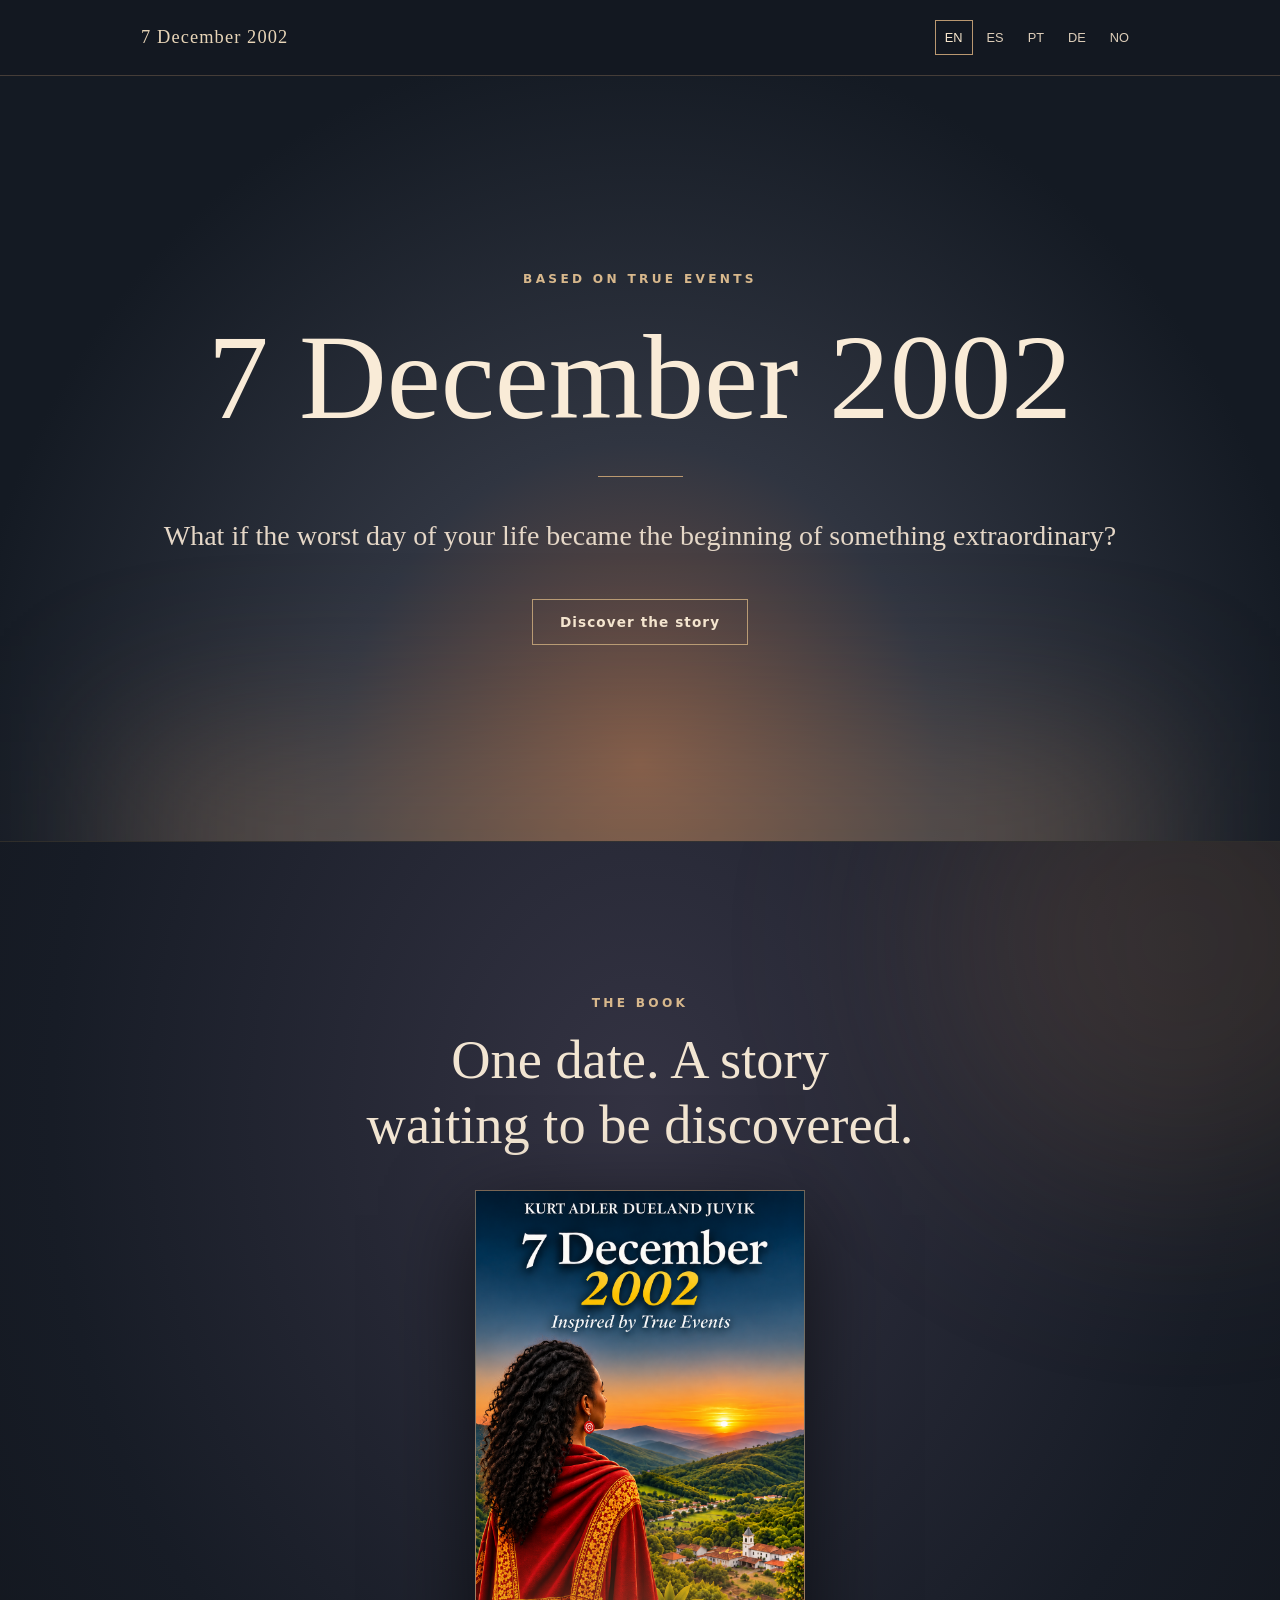
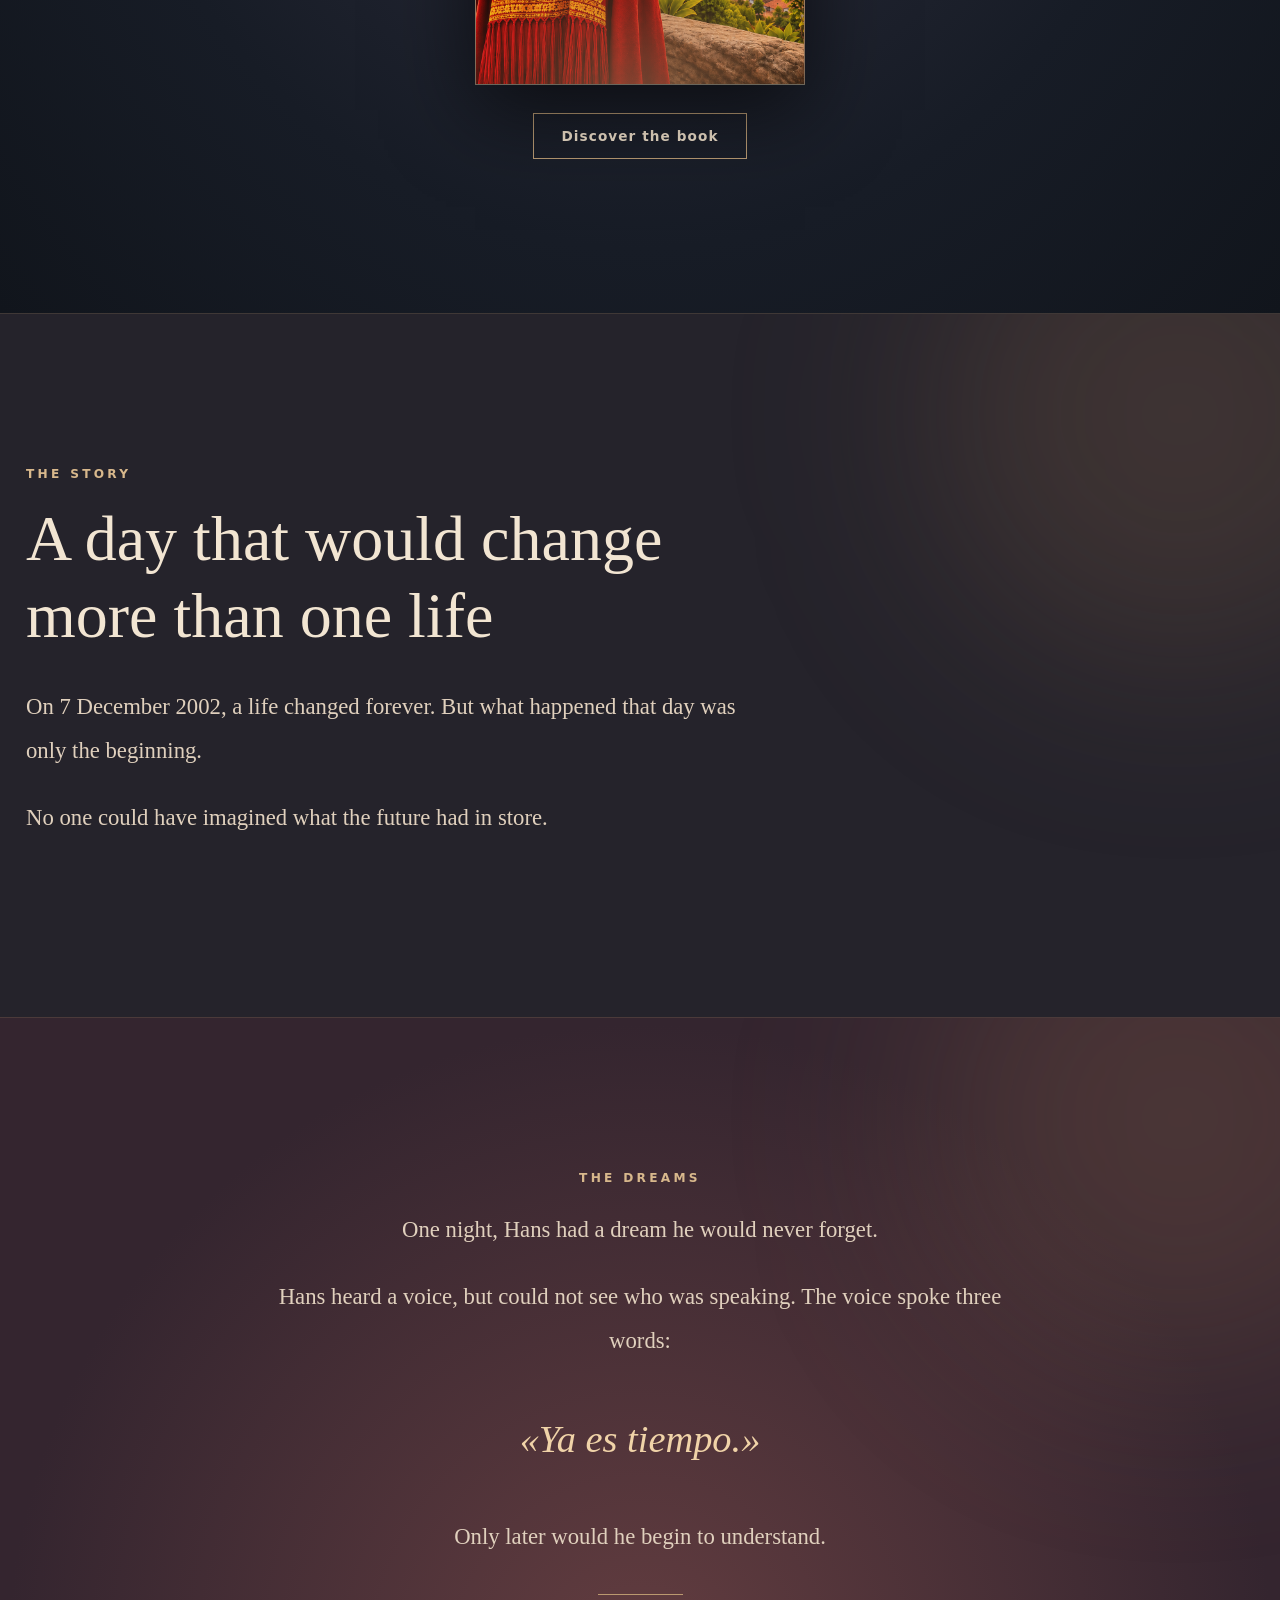
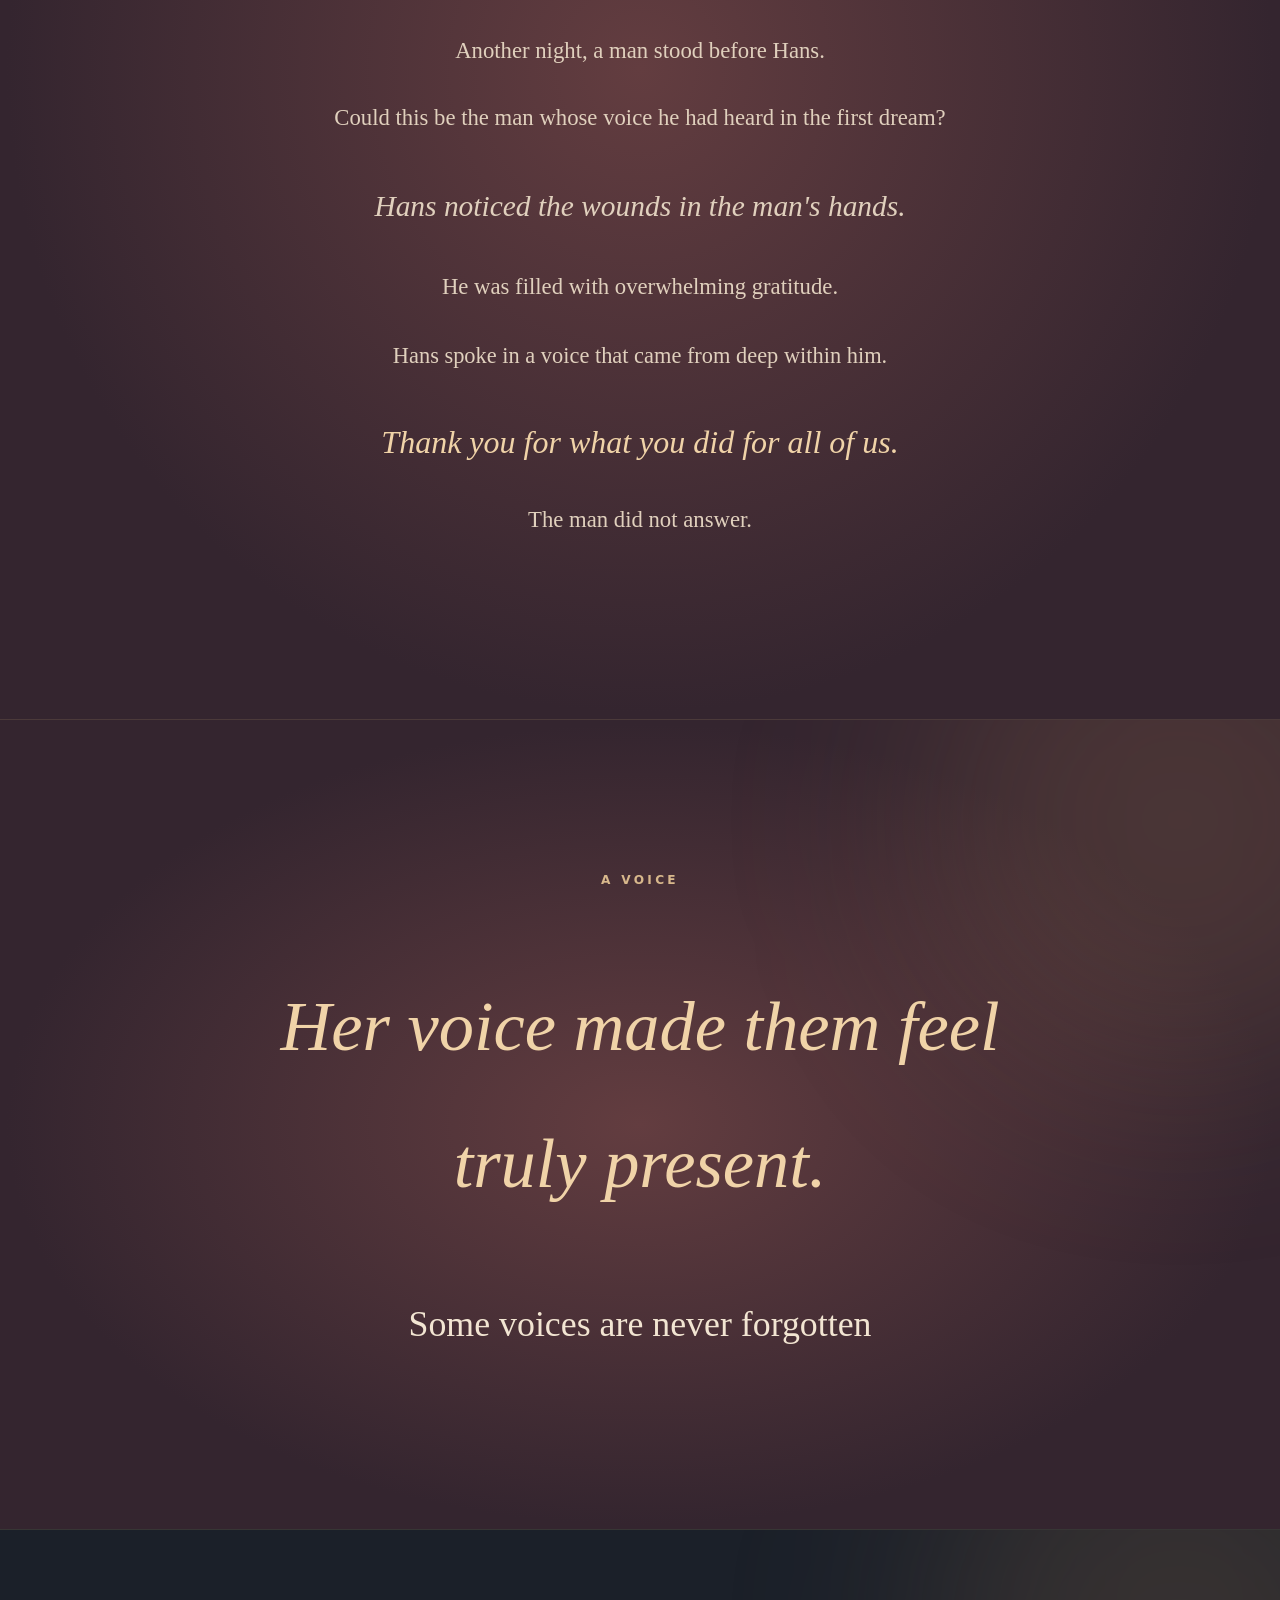
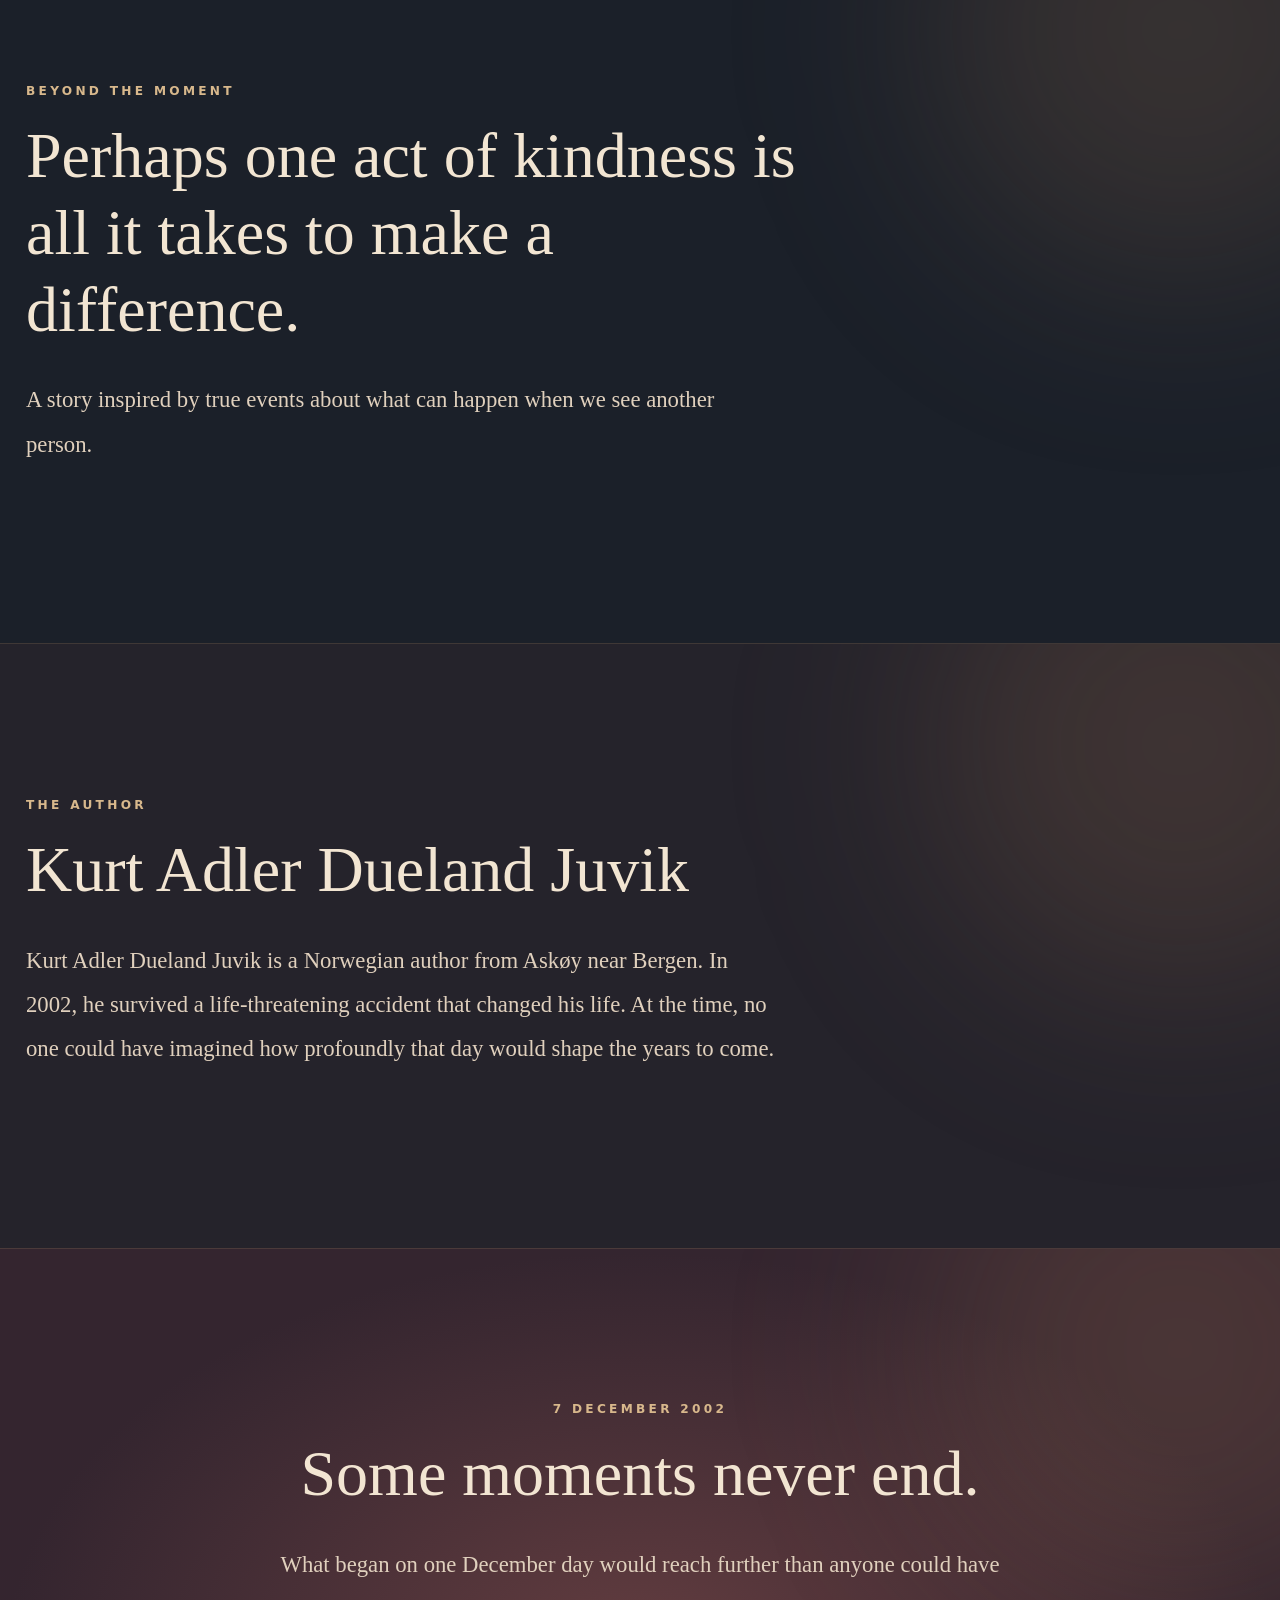
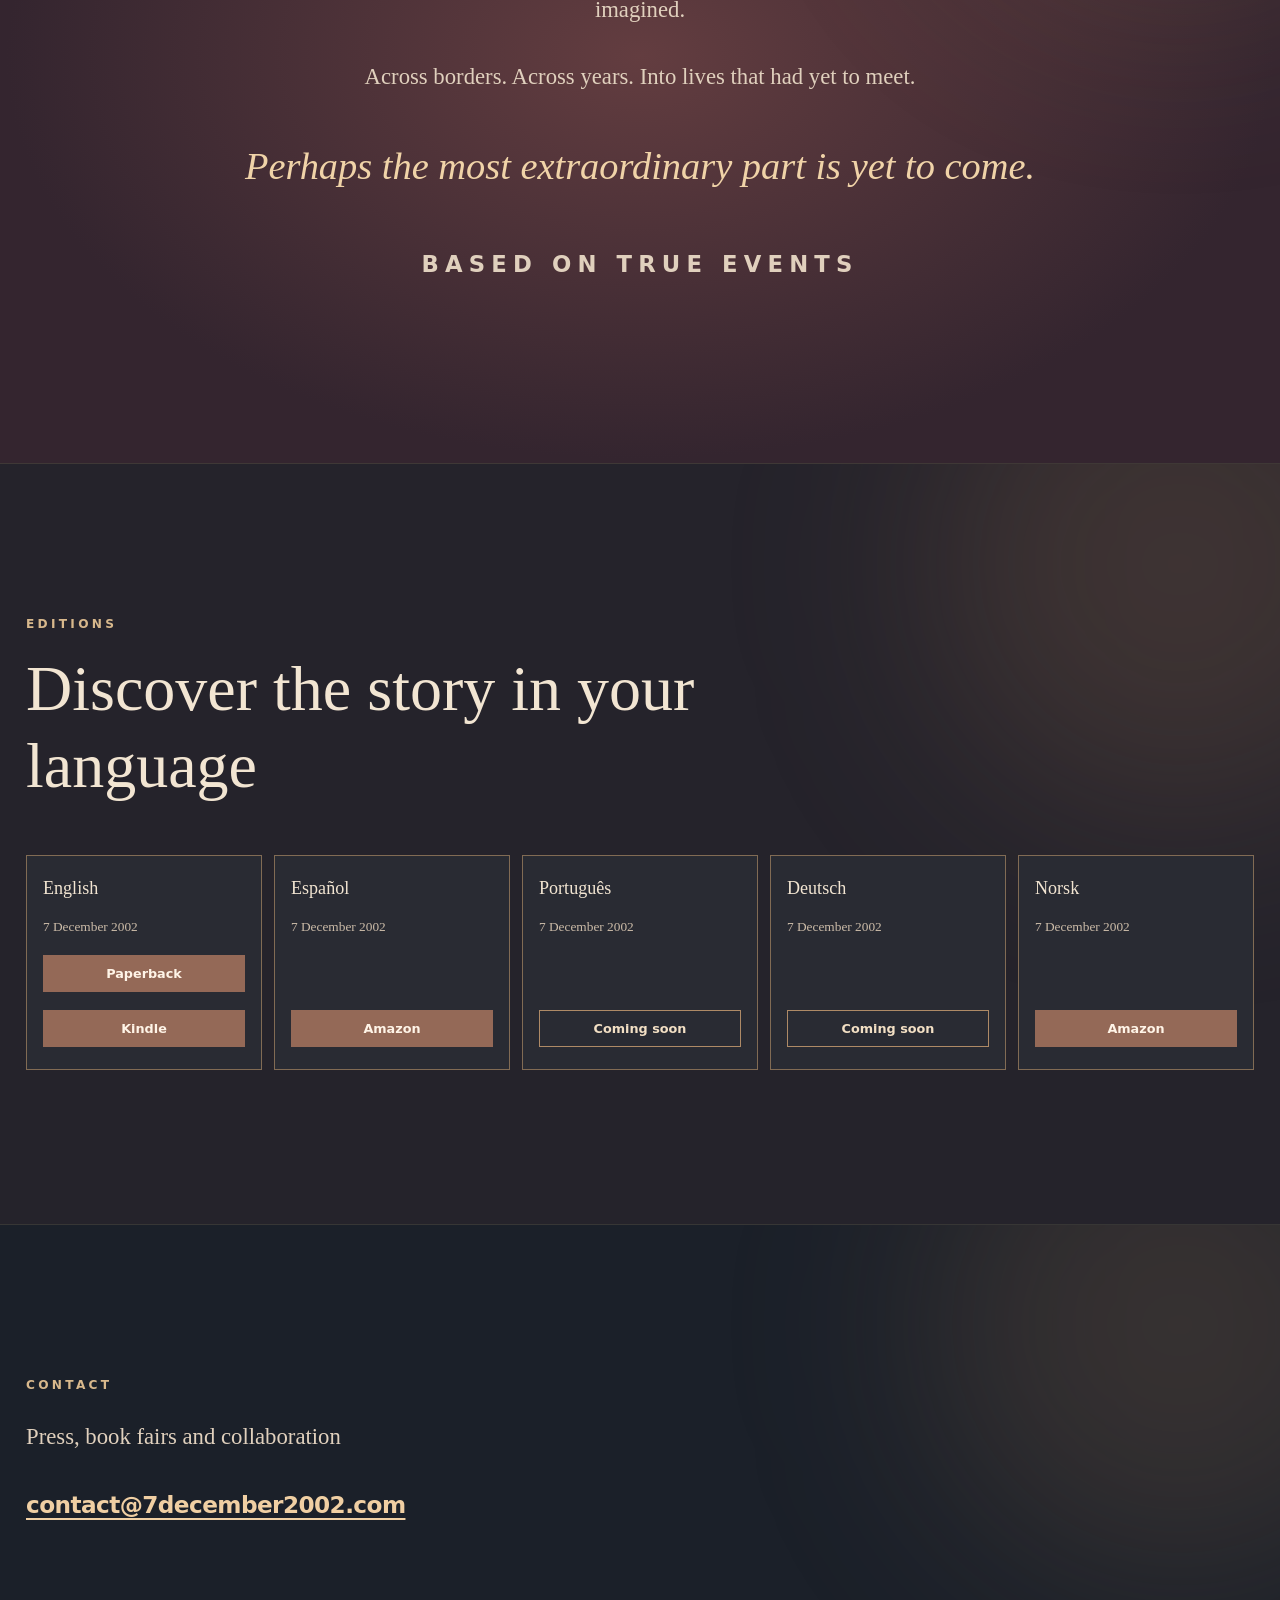
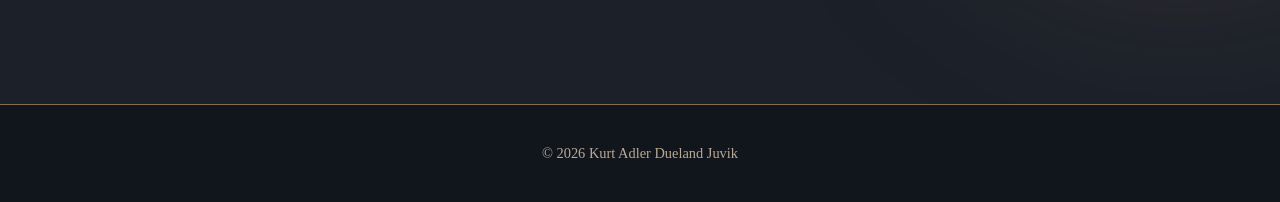
==== commit b323cfac: "Reduce spacing above gratitude paragraph across all languages" ====
--- a/cinematic.html
+++ b/cinematic.html
@@ -40,4 +40,4 @@
 .reveal-poster .poster-year{font:400 clamp(3rem,8vw,4.6rem) Georgia,serif;color:#f4c46d;z-index:1}
 .reveal-poster{padding:0;display:block;aspect-ratio:2/3}.reveal-poster img{width:100%;height:100%;object-fit:cover;display:block}.poster-fallback:not([hidden]){display:flex;flex-direction:column;align-items:center;gap:18px;padding:30px 18px}.reveal .action{margin-top:28px}.reveal h2{font-size:clamp(1.85rem,6.4vw,3.4rem);max-width:700px;margin:18px auto 32px;text-wrap:balance}@media(max-width:650px){.reveal{padding:76px 0!important}.reveal h2{font-size:clamp(1.8rem,7vw,2.4rem);line-height:1.22}}
 @media(prefers-reduced-motion:no-preference){.reveal-poster{animation:poster-appear 1s ease both}@keyframes poster-appear{from{opacity:.5;transform:translateY(16px)}to{opacity:1;transform:translateY(0)}}}
- .closing .quote{margin-top:30px}.closing .ey:last-child{margin-top:36px} </style><style>.dreams #dreamsSix{font-style:italic;font-size:clamp(1.4rem,2.3vw,1.9rem);margin-top:1.3em}.dreams #dreamsPause{margin-top:2.2em}.dreams #dreamsSeven{font-size:clamp(1.45rem,2.5vw,2.1rem);margin-top:1.3em;line-height:1.5}</style><style>.dreams #dreamsGratitude{max-width:740px;margin:1.2em auto 0;font-size:clamp(1.1rem,1.8vw,1.4rem);line-height:1.8}</style><style>.chapter .voice-quote-first{font-size:clamp(2.3rem,5.5vw,4.4rem);font-style:italic;color:#f0d3a8}.chapter .voice-title-last{font-size:clamp(1.45rem,2.8vw,2.35rem);font-style:normal;color:#f2e5d2}</style><script defer src="/_vercel/insights/script.js"></script></head><body><header><div class="wrap"><div class="brand" id="brand">7 December 2002</div><nav class="languages" aria-label="Language"><button data-l="en">EN</button><button data-l="es">ES</button><button data-l="pt">PT</button><button data-l="de">DE</button><button data-l="no">NO</button></nav></div></header><main><section class="intro"><div class="wrap"><div class="ey" id="ey">Based on true events</div><h1 id="date">7 December 2002</h1><div class="rule"></div><p id="opening">What if the worst day of your life became the beginning of something extraordinary?</p><a href="#reveal" class="action" id="discover">Discover the story</a></div></section><section class="chapter reveal" id="reveal"><div class="wrap"><div class="ey" id="revealLabel">The book</div><h2 id="revealTitle">One date. A story waiting to be discovered.</h2><div class="reveal-poster"><img src="/cover-web.jpg" alt="7 December 2002 book cover with Jenny overlooking a Colombian valley" loading="lazy" onerror="this.hidden=true;this.nextElementSibling.hidden=false"><div class="poster-fallback" hidden><div class="poster-author">KURT ADLER DUELAND JUVIK</div><div class="poster-title">7 December</div><div class="poster-year">2002</div></div></div><a class="action" href="#editions" id="revealAction">Discover the book</a></div></section><section class="chapter" id="story"><div class="wrap"><div class="ey" id="storyLabel">The story</div><h2 id="storyTitle">A day that would change more than one life</h2><p id="storyText">On 7 December 2002, a life changed forever. But what happened that day was only the beginning.</p><p id="storyMystery">No one could have imagined what the future had in store.</p></div></section><section class="chapter center dreams" id="dreams"><div class="wrap"><div class="ey" id="dreamsLabel">The dreams</div><p id="dreamsOne">One night, Hans had a dream he would never forget.</p><p id="dreamsTwo">Hans heard a voice, but could not see who was speaking. The voice spoke three words:</p><p class="quote" lang="es">«Ya es tiempo.»</p><p id="dreamsThree">Only later would he begin to understand.</p><div class="rule"></div><p id="dreamsFour">Another night, a man stood before Hans.</p><p id="dreamsFive">Could this be the man whose voice he had heard in the first dream?</p><p id="dreamsSix">Hans noticed the wounds in the man's hands.</p><p id="dreamsPause">He was filled with overwhelming gratitude.</p><p id="dreamsGratitude">Hans spoke in a voice that came from deep within him.</p><p class="quote" id="dreamsSeven">Thank you for what you did for all of us.</p><p id="dreamsEight">The man did not answer.</p></div></section><section class="chapter center"><div class="wrap"><div class="ey" id="voiceLabel">A voice</div><p class="quote voice-quote-first" id="voiceQuote">Her voice made them feel truly present.</p><h2 class="voice-title-last" id="voiceTitle">Some voices are never forgotten</h2></div></section><section class="chapter"><div class="wrap"><div class="ey" id="meaningLabel">Beyond the moment</div><h2 id="meaningTitle">Perhaps one act of kindness is all it takes to make a difference.</h2><p id="meaningText">A story inspired by true events about what can happen when we see another person.</p></div></section><section class="chapter"><div class="wrap"><div class="ey" id="authorLabel">The author</div><h2>Kurt Adler Dueland Juvik</h2><p id="authorText">Kurt Adler Dueland Juvik is a Norwegian author from Askøy near Bergen. In 2002, he survived a life-threatening accident that changed his life. At the time, no one could have imagined how profoundly that day would shape the years to come.</p></div></section><section class="chapter center closing" id="closing"><div class="wrap"><div class="ey">7 DECEMBER 2002</div><h2 id="closingTitle"></h2><p id="closingOne"></p><p id="closingTwo"></p><p class="quote" id="closingFinal"></p><p class="ey" id="closingTrue"></p></div></section><section class="chapter" id="editions"><div class="wrap"><div class="ey" id="edLabel">Editions</div><h2 id="edTitle">Discover the story in your language.</h2><div class="editions"><div class="edition"><b>English</b><small>7 December 2002</small><a href="https://www.amazon.com/dp/B0HFGLJTKH" target="_blank" rel="noopener">Paperback</a><a href="https://www.amazon.com/dp/B0GDHTZF4P" target="_blank" rel="noopener">Kindle</a></div><div class="edition"><b>Español</b><small>7 December 2002</small><a href="https://www.amazon.com/dp/B0HFTT1THT" target="_blank" rel="noopener">Amazon</a></div><div class="edition"><b>Português</b><small>7 December 2002</small><span>Em breve</span></div><div class="edition"><b>Deutsch</b><small>7 December 2002</small><span>Demnächst</span></div><div class="edition"><b>Norsk</b><small>7 December 2002</small><a href="https://www.amazon.com/dp/B0HGYQ862X" target="_blank" rel="noopener">Amazon</a></div></div></div></section><section class="chapter contact"><div class="wrap"><div class="ey" id="contactLabel">Contact</div><p id="contactText">Press, book fairs and collaboration</p><p><a href="mailto:contact@7december2002.com">contact@7december2002.com</a></p></div></section></main><footer>© 2026 Kurt Adler Dueland Juvik</footer><script>const dreamTranslations={"en":["The dreams","One night, Hans had a dream he would never forget.","Hans heard a voice, but could not see who was speaking. The voice spoke three words:","Only later would he begin to understand.","Another night, a man stood before Hans.","Could this be the man whose voice he had heard in the first dream?","Hans noticed the wounds in the man's hands.","He was filled with overwhelming gratitude.","Hans spoke in a voice that came from deep within him.","Thank you for what you did for all of us.","The man did not answer."],"no":["Drømmene","En natt hadde Hans en drøm han aldri skulle glemme.","Hans hørte en stemme, men kunne ikke se hvem som snakket. Stemmen sa tre ord:","Først senere skulle han begynne å forstå.","En annen natt sto en mann foran Hans.","Kunne det være mannen hvis stemme han hadde hørt i den første drømmen?","Hans la merke til sårene i mannens hender.","Han ble fylt av en overveldende takknemlighet.","Hans snakket med en stemme som kom fra dypet av ham.","Takk for det du gjorde for oss alle.","Mannen svarte ikke."],"es":["Los sueños","Una noche, Hans tuvo un sueño que jamás olvidaría.","Hans oyó una voz, pero no pudo ver quién hablaba. La voz pronunció tres palabras:","Solo más tarde empezaría a comprender.","Otra noche, un hombre estaba ante Hans.","¿Podría ser el hombre cuya voz había oído en el primer sueño?","Hans se fijó en las heridas de las manos del hombre.","Sintió una gratitud abrumadora.","Hans habló con una voz que brotaba de lo más profundo de su ser.","Gracias por lo que hiciste por todos nosotros.","El hombre no respondió."],"pt":["Os sonhos","Certa noite, Hans teve um sonho que nunca esqueceria.","Hans ouviu uma voz, mas não conseguiu ver quem falava. A voz disse três palavras:","Só mais tarde começaria a compreender.","Noutra noite, um homem estava diante de Hans.","Seria aquele o homem cuja voz ouvira no primeiro sonho?","Hans reparou nas feridas nas mãos do homem.","Sentiu uma gratidão avassaladora.","Hans falou com uma voz que vinha do mais profundo do seu ser.","Obrigado por tudo o que fizeste por todos nós.","O homem não respondeu."],"de":["Die Träume","Eines Nachts hatte Hans einen Traum, den er nie vergessen würde.","Hans hörte eine Stimme, konnte aber nicht sehen, wer sprach. Die Stimme sagte drei Worte:","Erst später sollte er allmählich verstehen.","In einer anderen Nacht stand ein Mann vor Hans.","Konnte es der Mann sein, dessen Stimme er im ersten Traum gehört hatte?","Hans bemerkte die Wunden an den Händen des Mannes.","Überwältigende Dankbarkeit erfüllte ihn.","Hans sprach mit einer Stimme, die tief aus seinem Inneren kam.","Danke für das, was du für uns alle getan hast.","Der Mann antwortete nicht."]};const closingTranslations={"en":["Some moments never end.","What began on one December day would reach further than anyone could have imagined.","Across borders. Across years. Into lives that had yet to meet.","Perhaps the most extraordinary part is yet to come.","Based on true events"],"no":["Noen øyeblikk tar aldri slutt.","Det som startet en desemberdag, skulle få større betydning enn noen kunne forestille seg.","På tvers av landegrenser. Gjennom mange år. Inn i livene til mennesker som ennå ikke hadde møtt hverandre.","Kanskje er det mest bemerkelsesverdige fortsatt i vente.","Basert på virkelige hendelser"],"es":["Hay momentos que nunca terminan.","Lo que comenzó un día de diciembre llegaría mucho más lejos de lo que nadie hubiera imaginado.","A través de fronteras. A través de los años. Hasta las vidas de personas que aún no se habían conocido.","Quizá lo más extraordinario esté aún por llegar.","Basado en hechos reales"],"pt":["Há momentos que nunca acabam.","O que começou num dia de dezembro teria um alcance muito maior do que alguém poderia imaginar.","Através de fronteiras. Ao longo dos anos. Até à vida de pessoas que ainda não se tinham conhecido.","Talvez o mais extraordinário ainda esteja por vir.","Baseado em acontecimentos reais"],"de":["Manche Augenblicke enden nie.","Was an einem Dezembertag begann, sollte weit größere Kreise ziehen, als irgendjemand hätte ahnen können.","Über Grenzen hinweg. Über viele Jahre. Hinein in das Leben von Menschen, die einander noch nicht begegnet waren.","Vielleicht steht das Außergewöhnlichste noch bevor.","Nach wahren Begebenheiten"]};const revealTranslations={"en":["What happened on this day?","The book","One date. A story waiting to be discovered.","Discover the book"],"no":["Hva skjedde denne dagen?","Boken","Én dato. En historie som venter på å bli oppdaget.","Oppdag boken"],"es":["¿Qué ocurrió aquel día?","El libro","Una fecha. Una historia por descubrir.","Descubre el libro"],"pt":["O que aconteceu naquele dia?","O livro","Uma data. Uma história por descobrir.","Descubra o livro"],"de":["Was geschah an diesem Tag?","Das Buch","Ein Datum. Eine Geschichte, die entdeckt werden will.","Entdecke das Buch"]};const translations={en:['Based on true events','7 December 2002','What if the worst day of your life became the beginning of something extraordinary?','Some dates fade from memory. Others remain with us forever.','Discover the story','The story','A day that would change more than one life','On 7 December 2002, a life changed forever. But what happened that day was only the beginning.','No one could have imagined what the future had in store.','A voice','Some voices are never forgotten','Her voice made them feel truly present.','Beyond the moment','Perhaps one act of kindness is all it takes to make a difference.','A story inspired by true events about what can happen when we see another person.','The author','Kurt Adler Dueland Juvik is a Norwegian author from Askøy near Bergen. In 2002, he survived a life-threatening accident that changed his life. At the time, no one could have imagined how profoundly that day would shape the years to come.','Editions','Discover the story in your language','Contact','Some stories deserve to be shared.','Press, book fairs and collaboration'],no:['Basert på virkelige hendelser','7. desember 2002','Hva om den verste dagen i livet ditt ble begynnelsen på noe ekstraordinært?','Noen datoer viskes ut av minnet. Andre blir hos oss for alltid.','Oppdag historien','Historien','En dag som skulle forandre mer enn ett liv','Den 7. desember 2002 ble et liv forandret for alltid. Men det som skjedde den dagen, var bare begynnelsen.','Ingen kunne forestille seg hva fremtiden hadde å by på.','En stemme','Noen stemmer blir aldri glemt','Stemmen hennes fikk dem til å føle seg til stede.','Etter øyeblikket','En handling av omtanke er kanskje det som skal til for å gjøre en forskjell.','En historie basert på virkelige hendelser om hva som kan skje når vi ser et annet menneske.','Forfatteren','Kurt Adler Dueland Juvik er en norsk forfatter fra Askøy utenfor Bergen. I 2002 overlevde han en livstruende ulykke som forandret livet hans. Ingen kunne den gangen ane hvor stor betydning denne dagen skulle få for årene som fulgte.','Utgaver','En historie som begynte med én dato','Kontakt','Noen historier fortjener å bli fortalt.','Presse, bokmesser og samarbeid'],es:['Basado en hechos reales','7 de diciembre de 2002','¿Y si el peor día de tu vida fuera el comienzo de algo extraordinario?','Algunas fechas se desvanecen de la memoria. Otras permanecen con nosotros para siempre.','Descubre la historia','La historia','Un día que cambiaría más de una vida','El 7 de diciembre de 2002, una vida cambió para siempre. Pero lo que ocurrió aquel día fue solo el comienzo.','Nadie podía imaginar lo que depararía el futuro.','Una voz','Hay voces que nunca se olvidan','Su voz les hacía sentir que estaban plenamente presentes.','Más allá del momento','Quizá un acto de bondad sea todo lo que hace falta para marcar la diferencia.','Una historia basada en hechos reales sobre lo que puede suceder cuando vemos a otra persona.','El autor','Kurt Adler Dueland Juvik es un escritor noruego de Askøy, cerca de Bergen. En 2002 sobrevivió a un accidente que puso en peligro su vida y la cambió para siempre. En aquel momento, nadie podía imaginar hasta qué punto aquel día marcaría los años venideros.','Ediciones','Descubre la historia en tu idioma','Contacto','Hay historias que merecen ser compartidas.','Prensa, ferias del libro y colaboración'],pt:['Baseado em acontecimentos reais','7 de dezembro de 2002','E se o pior dia da sua vida fosse o começo de algo extraordinário?','Algumas datas desaparecem da memória. Outras ficam connosco para sempre.','Descubra a história','A história','Um dia que mudaria mais do que uma vida','No dia 7 de dezembro de 2002, uma vida mudou para sempre. Mas o que aconteceu nesse dia foi apenas o começo.','Ninguém podia imaginar o que o futuro reservava.','Uma voz','Há vozes que nunca são esquecidas','A voz dela fazia-os sentir plenamente presentes.','Além do momento','Talvez um gesto de bondade seja tudo o que é preciso para fazer a diferença.','Uma história baseada em acontecimentos reais sobre o que pode acontecer quando vemos outra pessoa.','O autor','Kurt Adler Dueland Juvik é um escritor norueguês de Askøy, perto de Bergen. Em 2002, sobreviveu a um acidente que pôs a sua vida em risco e a mudou para sempre. Na altura, ninguém podia imaginar até que ponto aquele dia marcaria os anos seguintes.','Edições','Descubra a história na sua língua','Contacto','Algumas histórias merecem ser partilhadas.','Imprensa, feiras do livro e colaboração'],de:['Nach wahren Begebenheiten','7. Dezember 2002','Was, wenn der schlimmste Tag deines Lebens der Anfang von etwas Außergewöhnlichem wäre?','Manche Daten verblassen in der Erinnerung. Andere bleiben für immer.','Entdecke die Geschichte','Die Geschichte','Ein Tag, der mehr als ein Leben verändern sollte','Am 7. Dezember 2002 veränderte sich ein Leben für immer. Doch was an diesem Tag geschah, war erst der Anfang.','Niemand konnte sich vorstellen, was die Zukunft bringen würde.','Eine Stimme','Manche Stimmen werden nie vergessen','Ihre Stimme gab ihnen das Gefühl, ganz im Augenblick zu sein.','Über den Augenblick hinaus','Vielleicht braucht es nur eine Geste der Mitmenschlichkeit, um etwas zu bewirken.','Eine Geschichte nach wahren Begebenheiten darüber, was geschehen kann, wenn wir einen anderen Menschen sehen.','Der Autor','Kurt Adler Dueland Juvik ist ein norwegischer Autor von Askøy bei Bergen. Im Jahr 2002 überlebte er einen lebensbedrohlichen Unfall, der sein Leben veränderte. Damals konnte niemand ahnen, wie sehr dieser Tag die kommenden Jahre prägen würde.','Ausgaben','Entdecke die Geschichte in deiner Sprache','Kontakt','Manche Geschichten verdienen es, erzählt zu werden.','Presse, Buchmessen und Zusammenarbeit']};const ids=['ey','date','opening','turn','discover','storyLabel','storyTitle','storyText','storyMystery','voiceLabel','voiceTitle','voiceQuote','meaningLabel','meaningTitle','meaningText','authorLabel','authorText','edLabel','edTitle','contactLabel','contactTitle','contactText'];function choose(l){l=translations[l]?l:'en';['dreamsLabel','dreamsOne','dreamsTwo','dreamsThree','dreamsFour','dreamsFive','dreamsSix','dreamsPause','dreamsGratitude','dreamsSeven','dreamsEight'].forEach((id,i)=>document.getElementById(id).textContent=dreamTranslations[l][i]);translations[l].forEach((t,i)=>(document.getElementById(ids[i])||{}).textContent=t);['revealLabel','revealTitle','revealAction'].forEach((id,i)=>document.getElementById(id).textContent=revealTranslations[l][i+1]);['closingTitle','closingOne','closingTwo','closingFinal','closingTrue'].forEach((id,i)=>document.getElementById(id).textContent=closingTranslations[l][i]);document.getElementById('date').textContent=translations[l][1];document.getElementById('brand').textContent=translations[l][1];const editionTitles={en:['7 December 2002','7 December 2002','7 December 2002','7 December 2002','7 December 2002'],no:['7 December 2002','7 December 2002','7 December 2002','7 December 2002','7. desember 2002'],es:['7 December 2002','7 de diciembre de 2002','7 December 2002','7 December 2002','7 December 2002'],pt:['7 December 2002','7 December 2002','7 de dezembro de 2002','7 December 2002','7 December 2002'],de:['7 December 2002','7 December 2002','7 December 2002','7. Dezember 2002','7 December 2002']};document.querySelectorAll('.edition small').forEach((el,i)=>{el.textContent=editionTitles[l][i]});const editionLabels={en:['Paperback','Kindle','Amazon','Coming soon','Coming soon','Amazon'],no:['Pocketbok','Kindle','Amazon','Kommer snart','Kommer snart','Amazon'],es:['Tapa blanda','Kindle','Amazon','Próximamente','Próximamente','Amazon'],pt:['Livro impresso','Kindle','Amazon','Em breve','Em breve','Amazon'],de:['Taschenbuch','Kindle','Amazon','Demnächst','Demnächst','Amazon']};document.querySelectorAll('.edition a,.edition span').forEach((el,i)=>{el.textContent=editionLabels[l][i]});document.documentElement.lang=l==='no'?'nb':l;document.title=translations[l][1]+' | Kurt Adler Dueland Juvik';document.querySelectorAll('[data-l]').forEach(b=>{const active=b.dataset.l===l;b.classList.toggle('active',active);b.setAttribute('aria-pressed',String(active))});history.replaceState(null,'',location.pathname+'?lang='+l+location.hash)}document.querySelectorAll('[data-l]').forEach(b=>b.addEventListener('click',()=>choose(b.dataset.l)));choose(new URLSearchParams(location.search).get('lang')||'en');</script></body></html>+ .closing .quote{margin-top:30px}.closing .ey:last-child{margin-top:36px} </style><style>.dreams #dreamsSix{font-style:italic;font-size:clamp(1.4rem,2.3vw,1.9rem);margin-top:1.3em}.dreams #dreamsPause{margin-top:1em}.dreams #dreamsSeven{font-size:clamp(1.45rem,2.5vw,2.1rem);margin-top:1.3em;line-height:1.5}</style><style>.dreams #dreamsGratitude{max-width:740px;margin:1.2em auto 0;font-size:clamp(1.1rem,1.8vw,1.4rem);line-height:1.8}</style><style>.chapter .voice-quote-first{font-size:clamp(2.3rem,5.5vw,4.4rem);font-style:italic;color:#f0d3a8}.chapter .voice-title-last{font-size:clamp(1.45rem,2.8vw,2.35rem);font-style:normal;color:#f2e5d2}</style><script defer src="/_vercel/insights/script.js"></script></head><body><header><div class="wrap"><div class="brand" id="brand">7 December 2002</div><nav class="languages" aria-label="Language"><button data-l="en">EN</button><button data-l="es">ES</button><button data-l="pt">PT</button><button data-l="de">DE</button><button data-l="no">NO</button></nav></div></header><main><section class="intro"><div class="wrap"><div class="ey" id="ey">Based on true events</div><h1 id="date">7 December 2002</h1><div class="rule"></div><p id="opening">What if the worst day of your life became the beginning of something extraordinary?</p><a href="#reveal" class="action" id="discover">Discover the story</a></div></section><section class="chapter reveal" id="reveal"><div class="wrap"><div class="ey" id="revealLabel">The book</div><h2 id="revealTitle">One date. A story waiting to be discovered.</h2><div class="reveal-poster"><img src="/cover-web.jpg" alt="7 December 2002 book cover with Jenny overlooking a Colombian valley" loading="lazy" onerror="this.hidden=true;this.nextElementSibling.hidden=false"><div class="poster-fallback" hidden><div class="poster-author">KURT ADLER DUELAND JUVIK</div><div class="poster-title">7 December</div><div class="poster-year">2002</div></div></div><a class="action" href="#editions" id="revealAction">Discover the book</a></div></section><section class="chapter" id="story"><div class="wrap"><div class="ey" id="storyLabel">The story</div><h2 id="storyTitle">A day that would change more than one life</h2><p id="storyText">On 7 December 2002, a life changed forever. But what happened that day was only the beginning.</p><p id="storyMystery">No one could have imagined what the future had in store.</p></div></section><section class="chapter center dreams" id="dreams"><div class="wrap"><div class="ey" id="dreamsLabel">The dreams</div><p id="dreamsOne">One night, Hans had a dream he would never forget.</p><p id="dreamsTwo">Hans heard a voice, but could not see who was speaking. The voice spoke three words:</p><p class="quote" lang="es">«Ya es tiempo.»</p><p id="dreamsThree">Only later would he begin to understand.</p><div class="rule"></div><p id="dreamsFour">Another night, a man stood before Hans.</p><p id="dreamsFive">Could this be the man whose voice he had heard in the first dream?</p><p id="dreamsSix">Hans noticed the wounds in the man's hands.</p><p id="dreamsPause">He was filled with overwhelming gratitude.</p><p id="dreamsGratitude">Hans spoke in a voice that came from deep within him.</p><p class="quote" id="dreamsSeven">Thank you for what you did for all of us.</p><p id="dreamsEight">The man did not answer.</p></div></section><section class="chapter center"><div class="wrap"><div class="ey" id="voiceLabel">A voice</div><p class="quote voice-quote-first" id="voiceQuote">Her voice made them feel truly present.</p><h2 class="voice-title-last" id="voiceTitle">Some voices are never forgotten</h2></div></section><section class="chapter"><div class="wrap"><div class="ey" id="meaningLabel">Beyond the moment</div><h2 id="meaningTitle">Perhaps one act of kindness is all it takes to make a difference.</h2><p id="meaningText">A story inspired by true events about what can happen when we see another person.</p></div></section><section class="chapter"><div class="wrap"><div class="ey" id="authorLabel">The author</div><h2>Kurt Adler Dueland Juvik</h2><p id="authorText">Kurt Adler Dueland Juvik is a Norwegian author from Askøy near Bergen. In 2002, he survived a life-threatening accident that changed his life. At the time, no one could have imagined how profoundly that day would shape the years to come.</p></div></section><section class="chapter center closing" id="closing"><div class="wrap"><div class="ey">7 DECEMBER 2002</div><h2 id="closingTitle"></h2><p id="closingOne"></p><p id="closingTwo"></p><p class="quote" id="closingFinal"></p><p class="ey" id="closingTrue"></p></div></section><section class="chapter" id="editions"><div class="wrap"><div class="ey" id="edLabel">Editions</div><h2 id="edTitle">Discover the story in your language.</h2><div class="editions"><div class="edition"><b>English</b><small>7 December 2002</small><a href="https://www.amazon.com/dp/B0HFGLJTKH" target="_blank" rel="noopener">Paperback</a><a href="https://www.amazon.com/dp/B0GDHTZF4P" target="_blank" rel="noopener">Kindle</a></div><div class="edition"><b>Español</b><small>7 December 2002</small><a href="https://www.amazon.com/dp/B0HFTT1THT" target="_blank" rel="noopener">Amazon</a></div><div class="edition"><b>Português</b><small>7 December 2002</small><span>Em breve</span></div><div class="edition"><b>Deutsch</b><small>7 December 2002</small><span>Demnächst</span></div><div class="edition"><b>Norsk</b><small>7 December 2002</small><a href="https://www.amazon.com/dp/B0HGYQ862X" target="_blank" rel="noopener">Amazon</a></div></div></div></section><section class="chapter contact"><div class="wrap"><div class="ey" id="contactLabel">Contact</div><p id="contactText">Press, book fairs and collaboration</p><p><a href="mailto:contact@7december2002.com">contact@7december2002.com</a></p></div></section></main><footer>© 2026 Kurt Adler Dueland Juvik</footer><script>const dreamTranslations={"en":["The dreams","One night, Hans had a dream he would never forget.","Hans heard a voice, but could not see who was speaking. The voice spoke three words:","Only later would he begin to understand.","Another night, a man stood before Hans.","Could this be the man whose voice he had heard in the first dream?","Hans noticed the wounds in the man's hands.","He was filled with overwhelming gratitude.","Hans spoke in a voice that came from deep within him.","Thank you for what you did for all of us.","The man did not answer."],"no":["Drømmene","En natt hadde Hans en drøm han aldri skulle glemme.","Hans hørte en stemme, men kunne ikke se hvem som snakket. Stemmen sa tre ord:","Først senere skulle han begynne å forstå.","En annen natt sto en mann foran Hans.","Kunne det være mannen hvis stemme han hadde hørt i den første drømmen?","Hans la merke til sårene i mannens hender.","Han ble fylt av en overveldende takknemlighet.","Hans snakket med en stemme som kom fra dypet av ham.","Takk for det du gjorde for oss alle.","Mannen svarte ikke."],"es":["Los sueños","Una noche, Hans tuvo un sueño que jamás olvidaría.","Hans oyó una voz, pero no pudo ver quién hablaba. La voz pronunció tres palabras:","Solo más tarde empezaría a comprender.","Otra noche, un hombre estaba ante Hans.","¿Podría ser el hombre cuya voz había oído en el primer sueño?","Hans se fijó en las heridas de las manos del hombre.","Sintió una gratitud abrumadora.","Hans habló con una voz que brotaba de lo más profundo de su ser.","Gracias por lo que hiciste por todos nosotros.","El hombre no respondió."],"pt":["Os sonhos","Certa noite, Hans teve um sonho que nunca esqueceria.","Hans ouviu uma voz, mas não conseguiu ver quem falava. A voz disse três palavras:","Só mais tarde começaria a compreender.","Noutra noite, um homem estava diante de Hans.","Seria aquele o homem cuja voz ouvira no primeiro sonho?","Hans reparou nas feridas nas mãos do homem.","Sentiu uma gratidão avassaladora.","Hans falou com uma voz que vinha do mais profundo do seu ser.","Obrigado por tudo o que fizeste por todos nós.","O homem não respondeu."],"de":["Die Träume","Eines Nachts hatte Hans einen Traum, den er nie vergessen würde.","Hans hörte eine Stimme, konnte aber nicht sehen, wer sprach. Die Stimme sagte drei Worte:","Erst später sollte er allmählich verstehen.","In einer anderen Nacht stand ein Mann vor Hans.","Konnte es der Mann sein, dessen Stimme er im ersten Traum gehört hatte?","Hans bemerkte die Wunden an den Händen des Mannes.","Überwältigende Dankbarkeit erfüllte ihn.","Hans sprach mit einer Stimme, die tief aus seinem Inneren kam.","Danke für das, was du für uns alle getan hast.","Der Mann antwortete nicht."]};const closingTranslations={"en":["Some moments never end.","What began on one December day would reach further than anyone could have imagined.","Across borders. Across years. Into lives that had yet to meet.","Perhaps the most extraordinary part is yet to come.","Based on true events"],"no":["Noen øyeblikk tar aldri slutt.","Det som startet en desemberdag, skulle få større betydning enn noen kunne forestille seg.","På tvers av landegrenser. Gjennom mange år. Inn i livene til mennesker som ennå ikke hadde møtt hverandre.","Kanskje er det mest bemerkelsesverdige fortsatt i vente.","Basert på virkelige hendelser"],"es":["Hay momentos que nunca terminan.","Lo que comenzó un día de diciembre llegaría mucho más lejos de lo que nadie hubiera imaginado.","A través de fronteras. A través de los años. Hasta las vidas de personas que aún no se habían conocido.","Quizá lo más extraordinario esté aún por llegar.","Basado en hechos reales"],"pt":["Há momentos que nunca acabam.","O que começou num dia de dezembro teria um alcance muito maior do que alguém poderia imaginar.","Através de fronteiras. Ao longo dos anos. Até à vida de pessoas que ainda não se tinham conhecido.","Talvez o mais extraordinário ainda esteja por vir.","Baseado em acontecimentos reais"],"de":["Manche Augenblicke enden nie.","Was an einem Dezembertag begann, sollte weit größere Kreise ziehen, als irgendjemand hätte ahnen können.","Über Grenzen hinweg. Über viele Jahre. Hinein in das Leben von Menschen, die einander noch nicht begegnet waren.","Vielleicht steht das Außergewöhnlichste noch bevor.","Nach wahren Begebenheiten"]};const revealTranslations={"en":["What happened on this day?","The book","One date. A story waiting to be discovered.","Discover the book"],"no":["Hva skjedde denne dagen?","Boken","Én dato. En historie som venter på å bli oppdaget.","Oppdag boken"],"es":["¿Qué ocurrió aquel día?","El libro","Una fecha. Una historia por descubrir.","Descubre el libro"],"pt":["O que aconteceu naquele dia?","O livro","Uma data. Uma história por descobrir.","Descubra o livro"],"de":["Was geschah an diesem Tag?","Das Buch","Ein Datum. Eine Geschichte, die entdeckt werden will.","Entdecke das Buch"]};const translations={en:['Based on true events','7 December 2002','What if the worst day of your life became the beginning of something extraordinary?','Some dates fade from memory. Others remain with us forever.','Discover the story','The story','A day that would change more than one life','On 7 December 2002, a life changed forever. But what happened that day was only the beginning.','No one could have imagined what the future had in store.','A voice','Some voices are never forgotten','Her voice made them feel truly present.','Beyond the moment','Perhaps one act of kindness is all it takes to make a difference.','A story inspired by true events about what can happen when we see another person.','The author','Kurt Adler Dueland Juvik is a Norwegian author from Askøy near Bergen. In 2002, he survived a life-threatening accident that changed his life. At the time, no one could have imagined how profoundly that day would shape the years to come.','Editions','Discover the story in your language','Contact','Some stories deserve to be shared.','Press, book fairs and collaboration'],no:['Basert på virkelige hendelser','7. desember 2002','Hva om den verste dagen i livet ditt ble begynnelsen på noe ekstraordinært?','Noen datoer viskes ut av minnet. Andre blir hos oss for alltid.','Oppdag historien','Historien','En dag som skulle forandre mer enn ett liv','Den 7. desember 2002 ble et liv forandret for alltid. Men det som skjedde den dagen, var bare begynnelsen.','Ingen kunne forestille seg hva fremtiden hadde å by på.','En stemme','Noen stemmer blir aldri glemt','Stemmen hennes fikk dem til å føle seg til stede.','Etter øyeblikket','En handling av omtanke er kanskje det som skal til for å gjøre en forskjell.','En historie basert på virkelige hendelser om hva som kan skje når vi ser et annet menneske.','Forfatteren','Kurt Adler Dueland Juvik er en norsk forfatter fra Askøy utenfor Bergen. I 2002 overlevde han en livstruende ulykke som forandret livet hans. Ingen kunne den gangen ane hvor stor betydning denne dagen skulle få for årene som fulgte.','Utgaver','En historie som begynte med én dato','Kontakt','Noen historier fortjener å bli fortalt.','Presse, bokmesser og samarbeid'],es:['Basado en hechos reales','7 de diciembre de 2002','¿Y si el peor día de tu vida fuera el comienzo de algo extraordinario?','Algunas fechas se desvanecen de la memoria. Otras permanecen con nosotros para siempre.','Descubre la historia','La historia','Un día que cambiaría más de una vida','El 7 de diciembre de 2002, una vida cambió para siempre. Pero lo que ocurrió aquel día fue solo el comienzo.','Nadie podía imaginar lo que depararía el futuro.','Una voz','Hay voces que nunca se olvidan','Su voz les hacía sentir que estaban plenamente presentes.','Más allá del momento','Quizá un acto de bondad sea todo lo que hace falta para marcar la diferencia.','Una historia basada en hechos reales sobre lo que puede suceder cuando vemos a otra persona.','El autor','Kurt Adler Dueland Juvik es un escritor noruego de Askøy, cerca de Bergen. En 2002 sobrevivió a un accidente que puso en peligro su vida y la cambió para siempre. En aquel momento, nadie podía imaginar hasta qué punto aquel día marcaría los años venideros.','Ediciones','Descubre la historia en tu idioma','Contacto','Hay historias que merecen ser compartidas.','Prensa, ferias del libro y colaboración'],pt:['Baseado em acontecimentos reais','7 de dezembro de 2002','E se o pior dia da sua vida fosse o começo de algo extraordinário?','Algumas datas desaparecem da memória. Outras ficam connosco para sempre.','Descubra a história','A história','Um dia que mudaria mais do que uma vida','No dia 7 de dezembro de 2002, uma vida mudou para sempre. Mas o que aconteceu nesse dia foi apenas o começo.','Ninguém podia imaginar o que o futuro reservava.','Uma voz','Há vozes que nunca são esquecidas','A voz dela fazia-os sentir plenamente presentes.','Além do momento','Talvez um gesto de bondade seja tudo o que é preciso para fazer a diferença.','Uma história baseada em acontecimentos reais sobre o que pode acontecer quando vemos outra pessoa.','O autor','Kurt Adler Dueland Juvik é um escritor norueguês de Askøy, perto de Bergen. Em 2002, sobreviveu a um acidente que pôs a sua vida em risco e a mudou para sempre. Na altura, ninguém podia imaginar até que ponto aquele dia marcaria os anos seguintes.','Edições','Descubra a história na sua língua','Contacto','Algumas histórias merecem ser partilhadas.','Imprensa, feiras do livro e colaboração'],de:['Nach wahren Begebenheiten','7. Dezember 2002','Was, wenn der schlimmste Tag deines Lebens der Anfang von etwas Außergewöhnlichem wäre?','Manche Daten verblassen in der Erinnerung. Andere bleiben für immer.','Entdecke die Geschichte','Die Geschichte','Ein Tag, der mehr als ein Leben verändern sollte','Am 7. Dezember 2002 veränderte sich ein Leben für immer. Doch was an diesem Tag geschah, war erst der Anfang.','Niemand konnte sich vorstellen, was die Zukunft bringen würde.','Eine Stimme','Manche Stimmen werden nie vergessen','Ihre Stimme gab ihnen das Gefühl, ganz im Augenblick zu sein.','Über den Augenblick hinaus','Vielleicht braucht es nur eine Geste der Mitmenschlichkeit, um etwas zu bewirken.','Eine Geschichte nach wahren Begebenheiten darüber, was geschehen kann, wenn wir einen anderen Menschen sehen.','Der Autor','Kurt Adler Dueland Juvik ist ein norwegischer Autor von Askøy bei Bergen. Im Jahr 2002 überlebte er einen lebensbedrohlichen Unfall, der sein Leben veränderte. Damals konnte niemand ahnen, wie sehr dieser Tag die kommenden Jahre prägen würde.','Ausgaben','Entdecke die Geschichte in deiner Sprache','Kontakt','Manche Geschichten verdienen es, erzählt zu werden.','Presse, Buchmessen und Zusammenarbeit']};const ids=['ey','date','opening','turn','discover','storyLabel','storyTitle','storyText','storyMystery','voiceLabel','voiceTitle','voiceQuote','meaningLabel','meaningTitle','meaningText','authorLabel','authorText','edLabel','edTitle','contactLabel','contactTitle','contactText'];function choose(l){l=translations[l]?l:'en';['dreamsLabel','dreamsOne','dreamsTwo','dreamsThree','dreamsFour','dreamsFive','dreamsSix','dreamsPause','dreamsGratitude','dreamsSeven','dreamsEight'].forEach((id,i)=>document.getElementById(id).textContent=dreamTranslations[l][i]);translations[l].forEach((t,i)=>(document.getElementById(ids[i])||{}).textContent=t);['revealLabel','revealTitle','revealAction'].forEach((id,i)=>document.getElementById(id).textContent=revealTranslations[l][i+1]);['closingTitle','closingOne','closingTwo','closingFinal','closingTrue'].forEach((id,i)=>document.getElementById(id).textContent=closingTranslations[l][i]);document.getElementById('date').textContent=translations[l][1];document.getElementById('brand').textContent=translations[l][1];const editionTitles={en:['7 December 2002','7 December 2002','7 December 2002','7 December 2002','7 December 2002'],no:['7 December 2002','7 December 2002','7 December 2002','7 December 2002','7. desember 2002'],es:['7 December 2002','7 de diciembre de 2002','7 December 2002','7 December 2002','7 December 2002'],pt:['7 December 2002','7 December 2002','7 de dezembro de 2002','7 December 2002','7 December 2002'],de:['7 December 2002','7 December 2002','7 December 2002','7. Dezember 2002','7 December 2002']};document.querySelectorAll('.edition small').forEach((el,i)=>{el.textContent=editionTitles[l][i]});const editionLabels={en:['Paperback','Kindle','Amazon','Coming soon','Coming soon','Amazon'],no:['Pocketbok','Kindle','Amazon','Kommer snart','Kommer snart','Amazon'],es:['Tapa blanda','Kindle','Amazon','Próximamente','Próximamente','Amazon'],pt:['Livro impresso','Kindle','Amazon','Em breve','Em breve','Amazon'],de:['Taschenbuch','Kindle','Amazon','Demnächst','Demnächst','Amazon']};document.querySelectorAll('.edition a,.edition span').forEach((el,i)=>{el.textContent=editionLabels[l][i]});document.documentElement.lang=l==='no'?'nb':l;document.title=translations[l][1]+' | Kurt Adler Dueland Juvik';document.querySelectorAll('[data-l]').forEach(b=>{const active=b.dataset.l===l;b.classList.toggle('active',active);b.setAttribute('aria-pressed',String(active))});history.replaceState(null,'',location.pathname+'?lang='+l+location.hash)}document.querySelectorAll('[data-l]').forEach(b=>b.addEventListener('click',()=>choose(b.dataset.l)));choose(new URLSearchParams(location.search).get('lang')||'en');</script></body></html>
